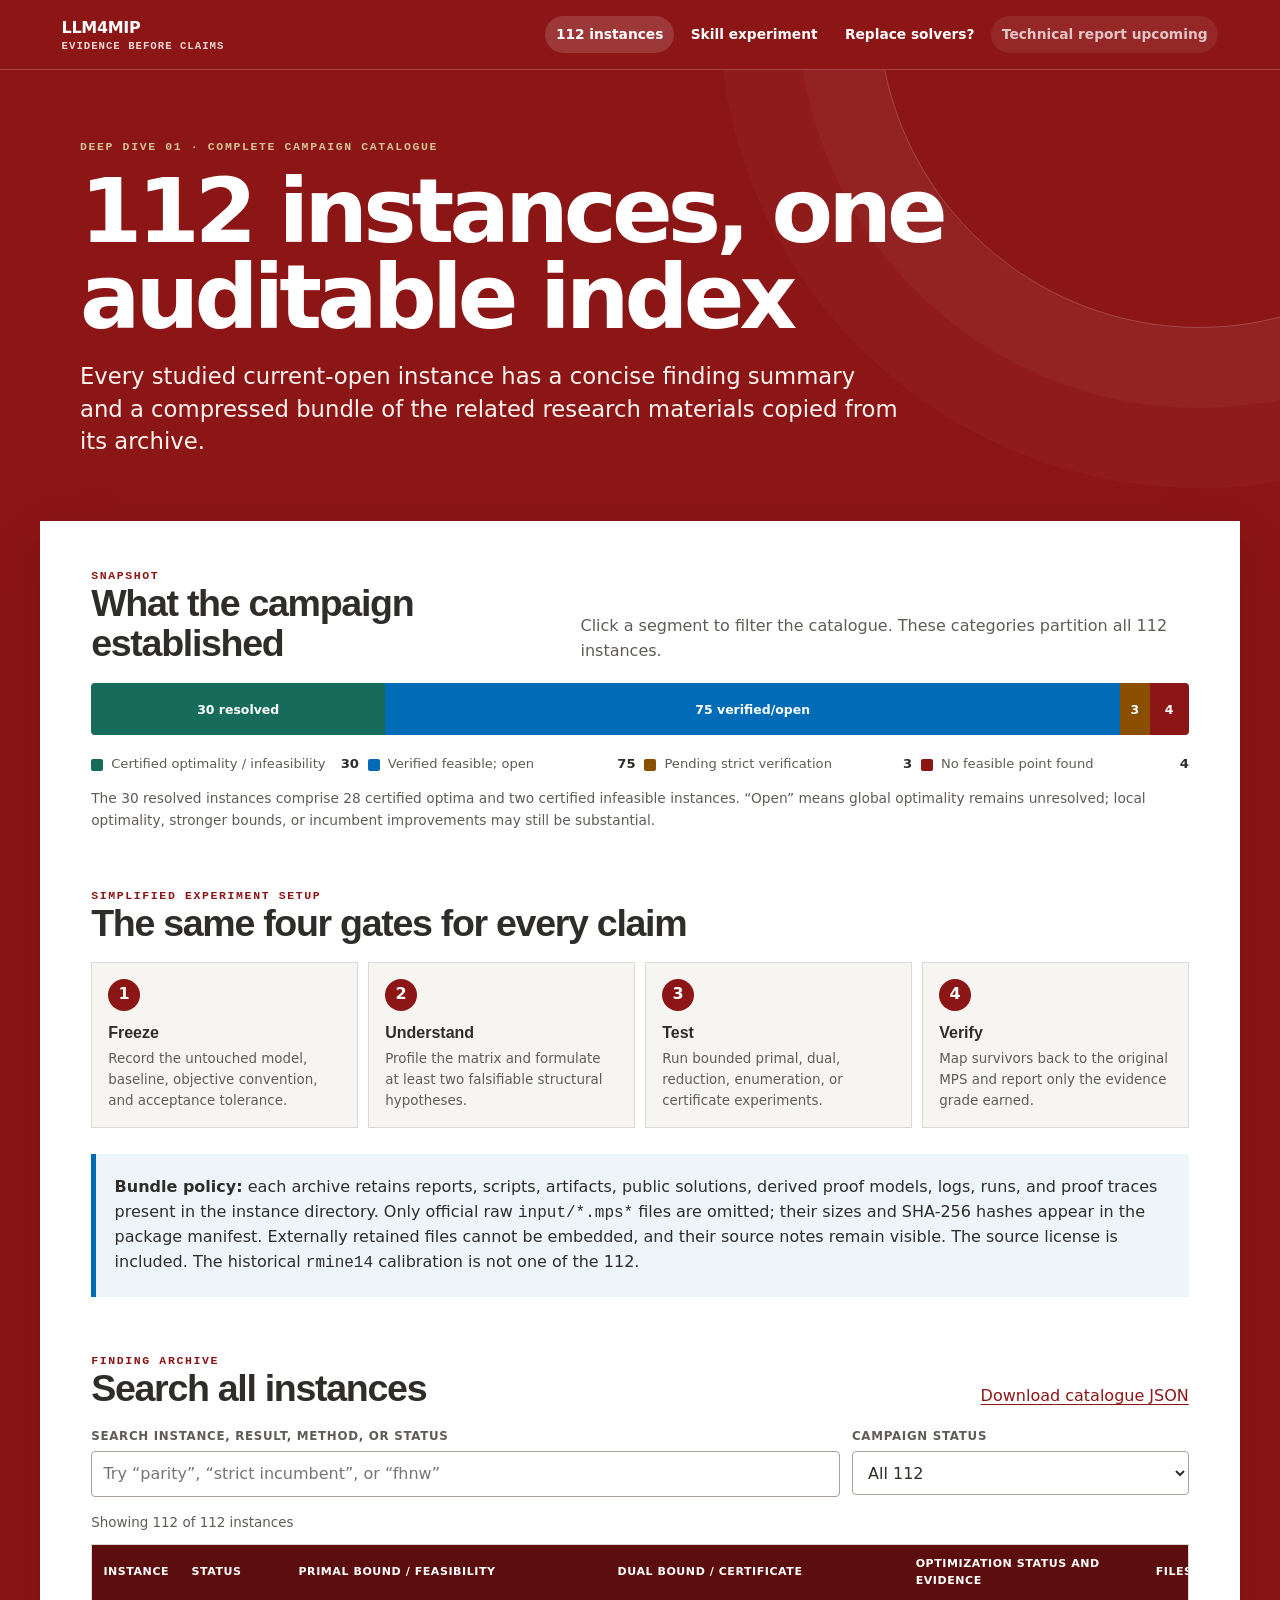
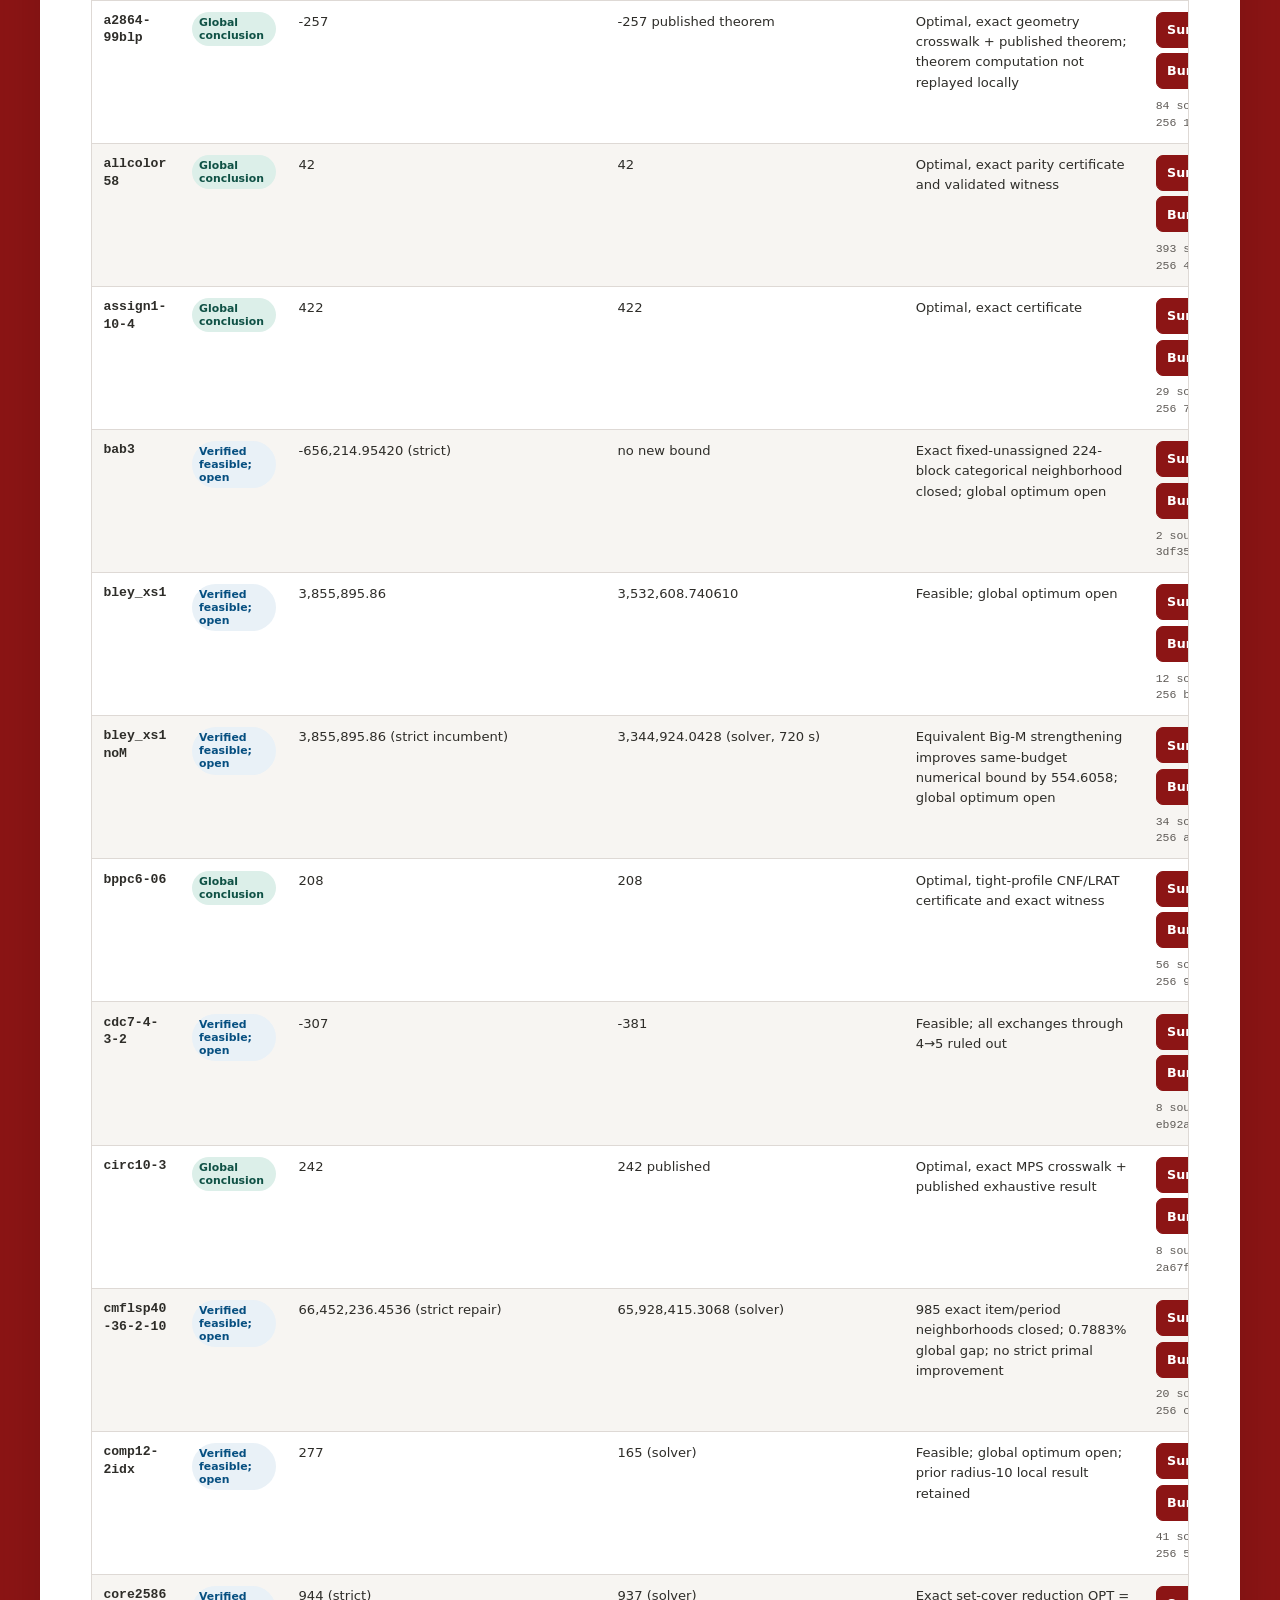
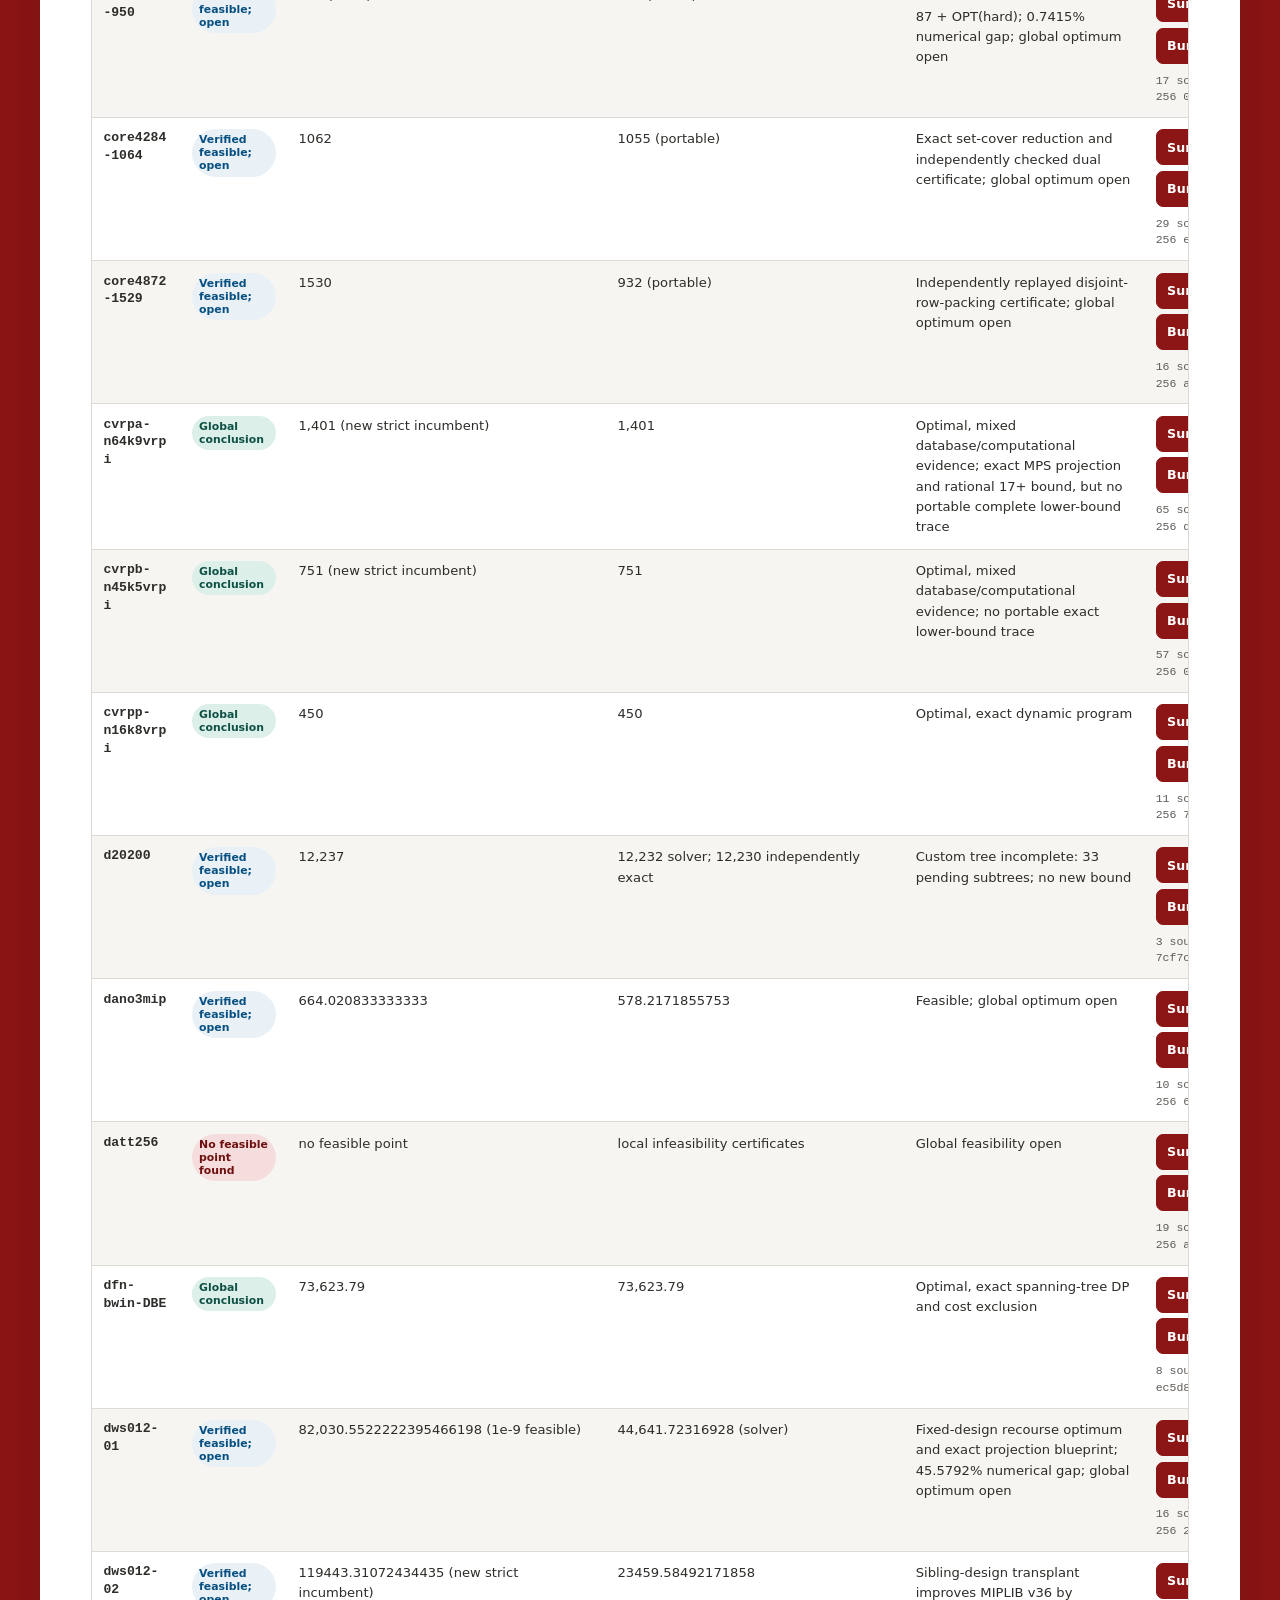
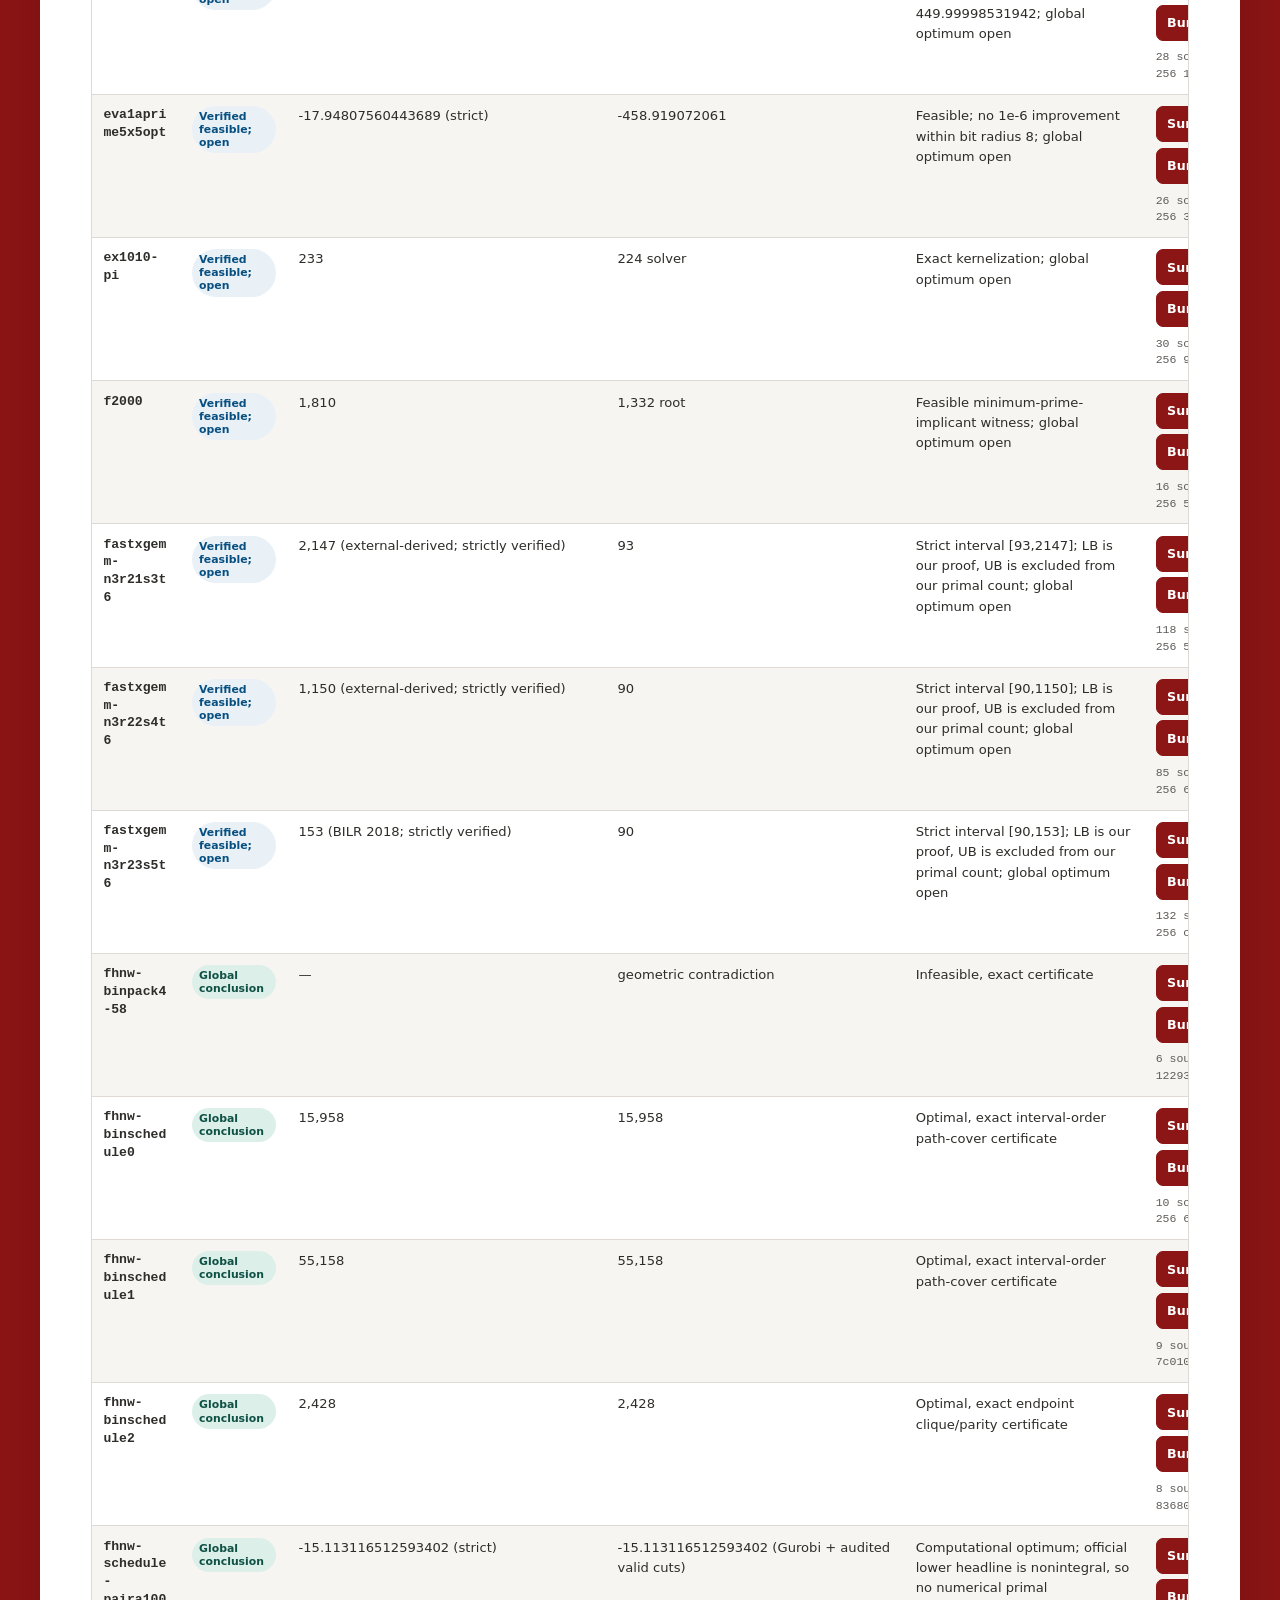
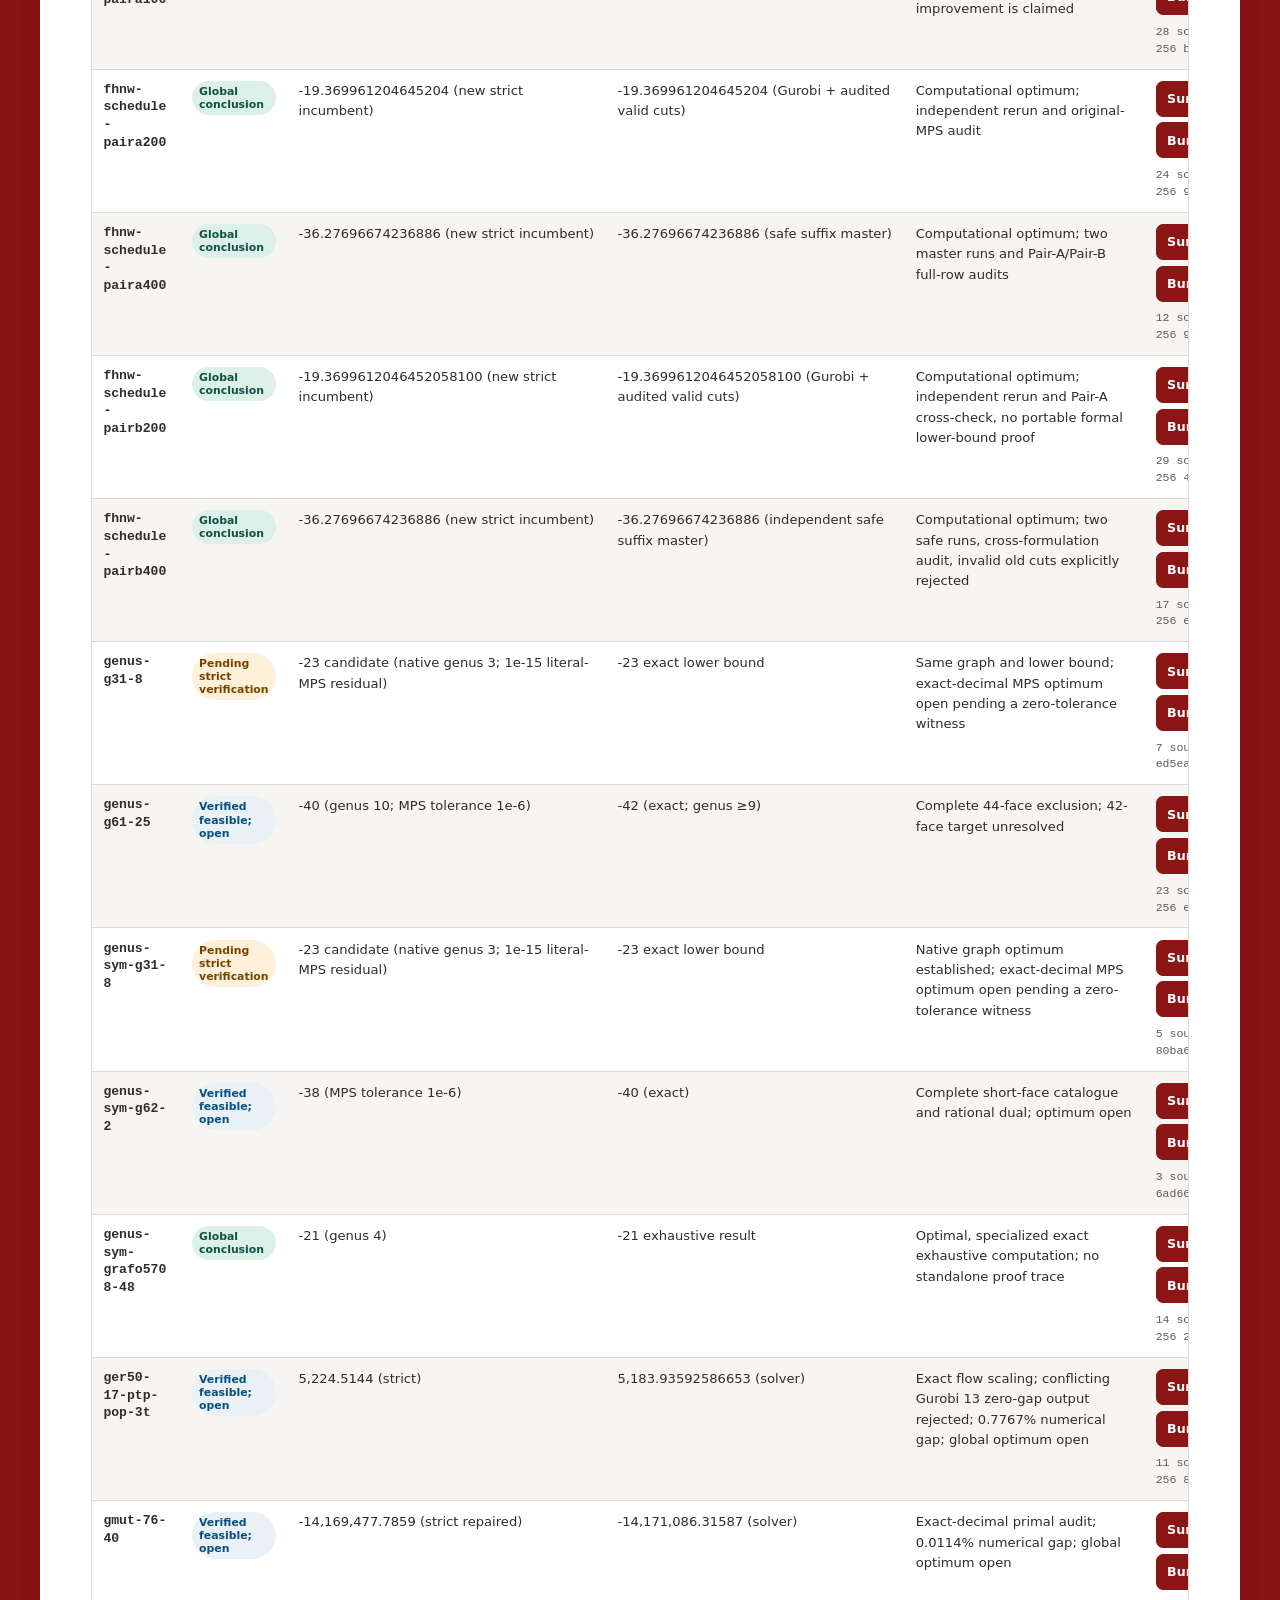
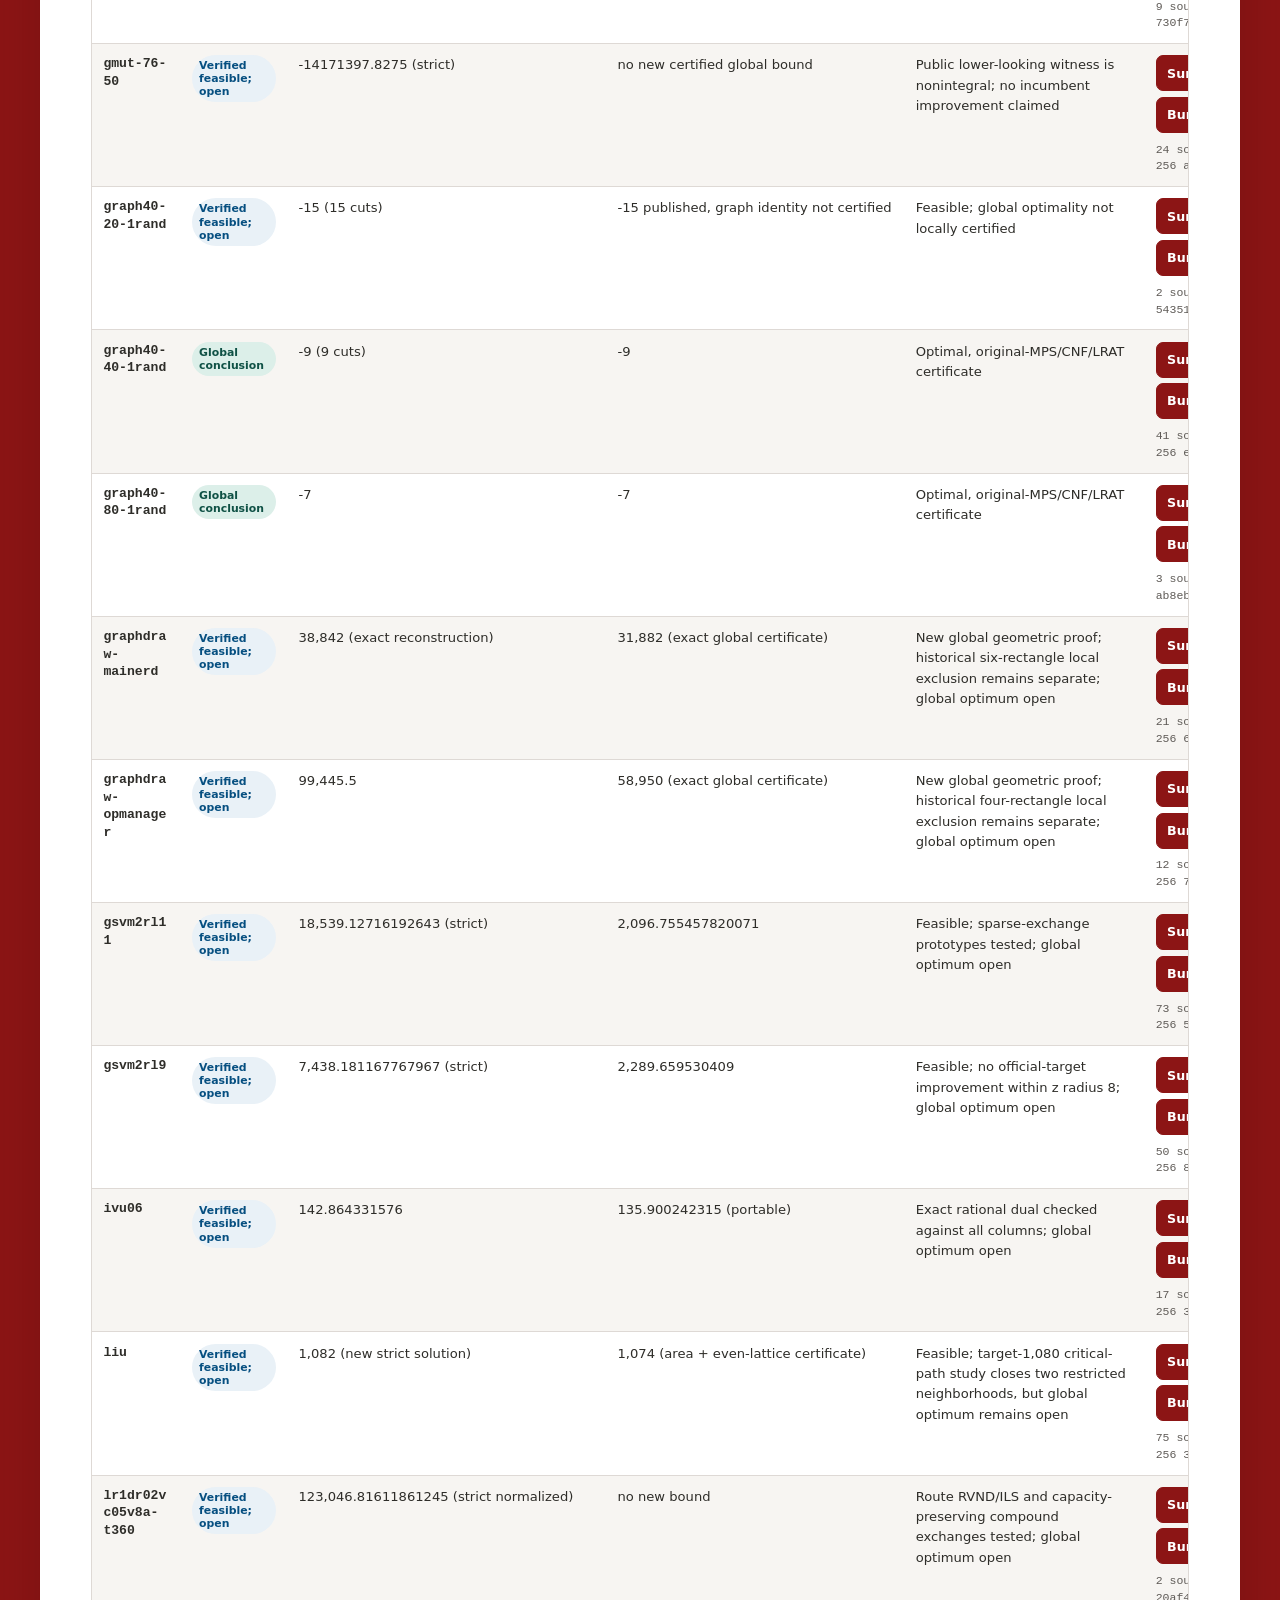
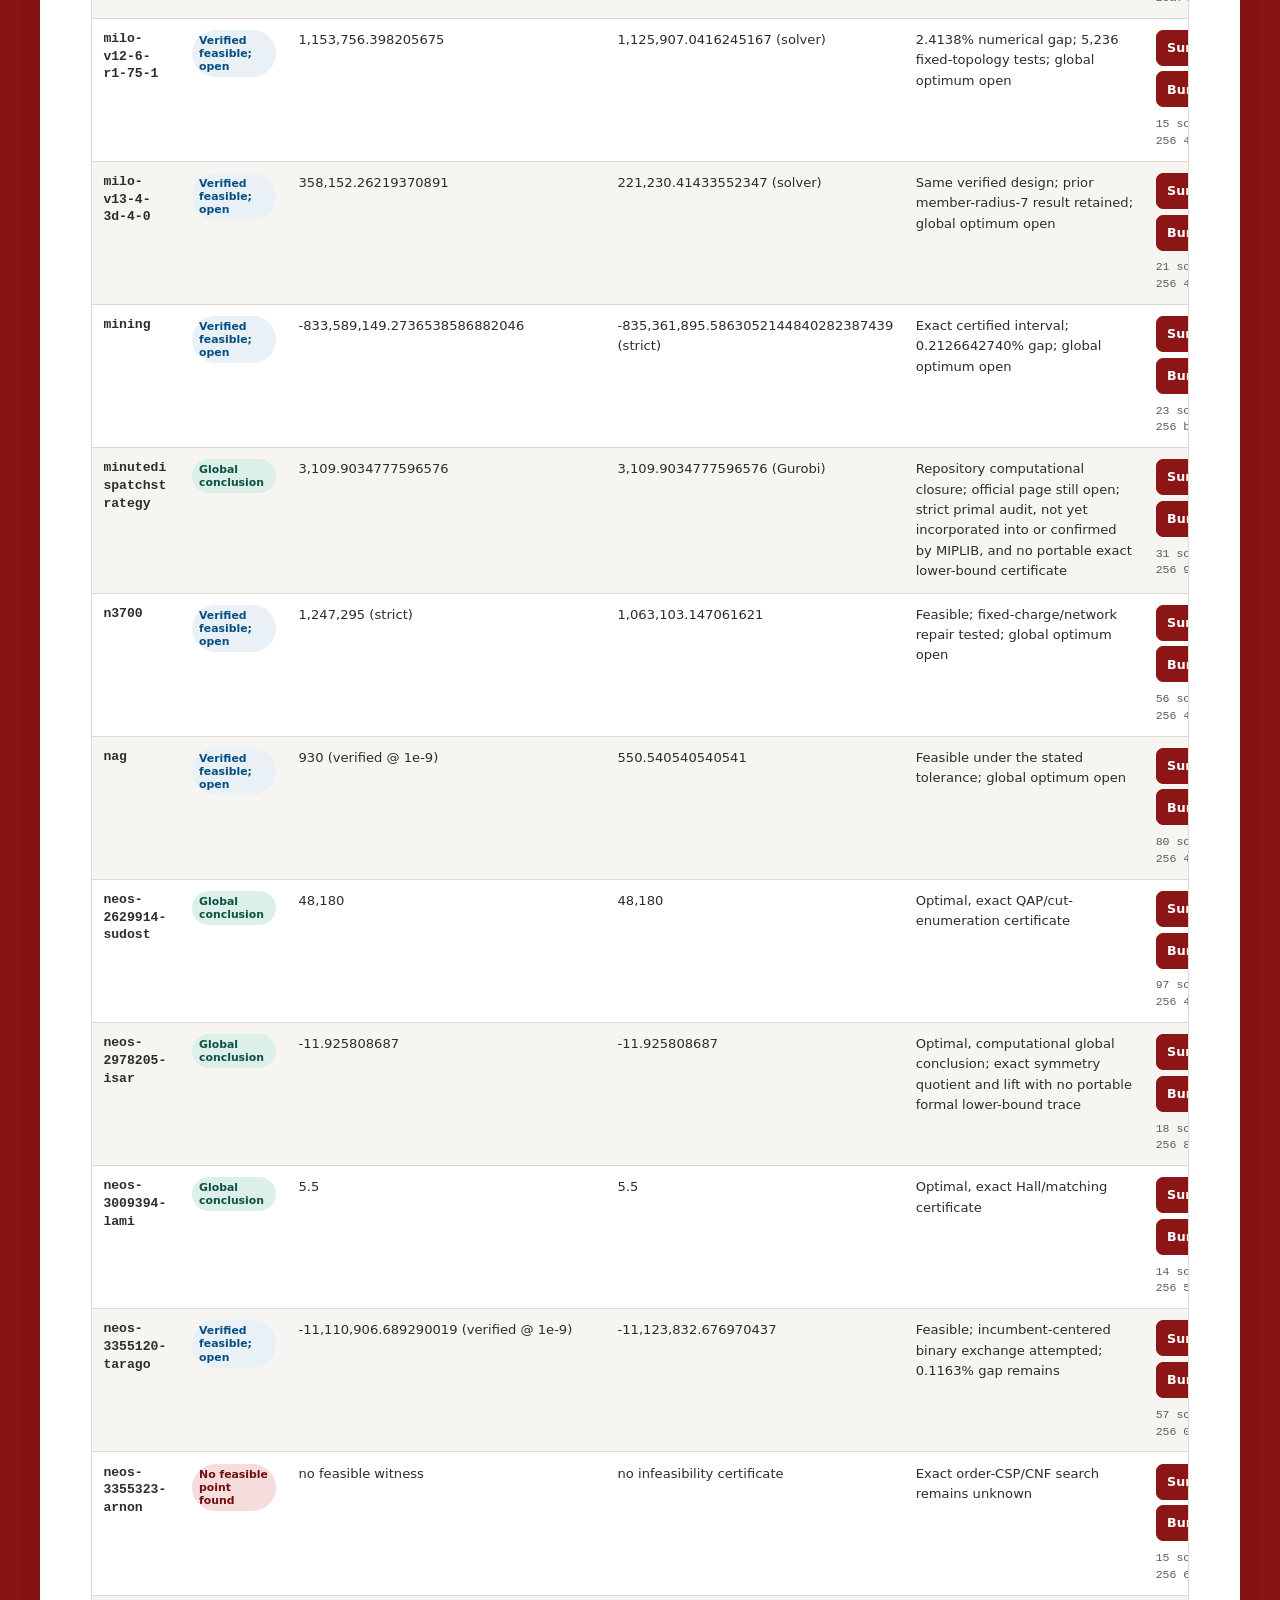
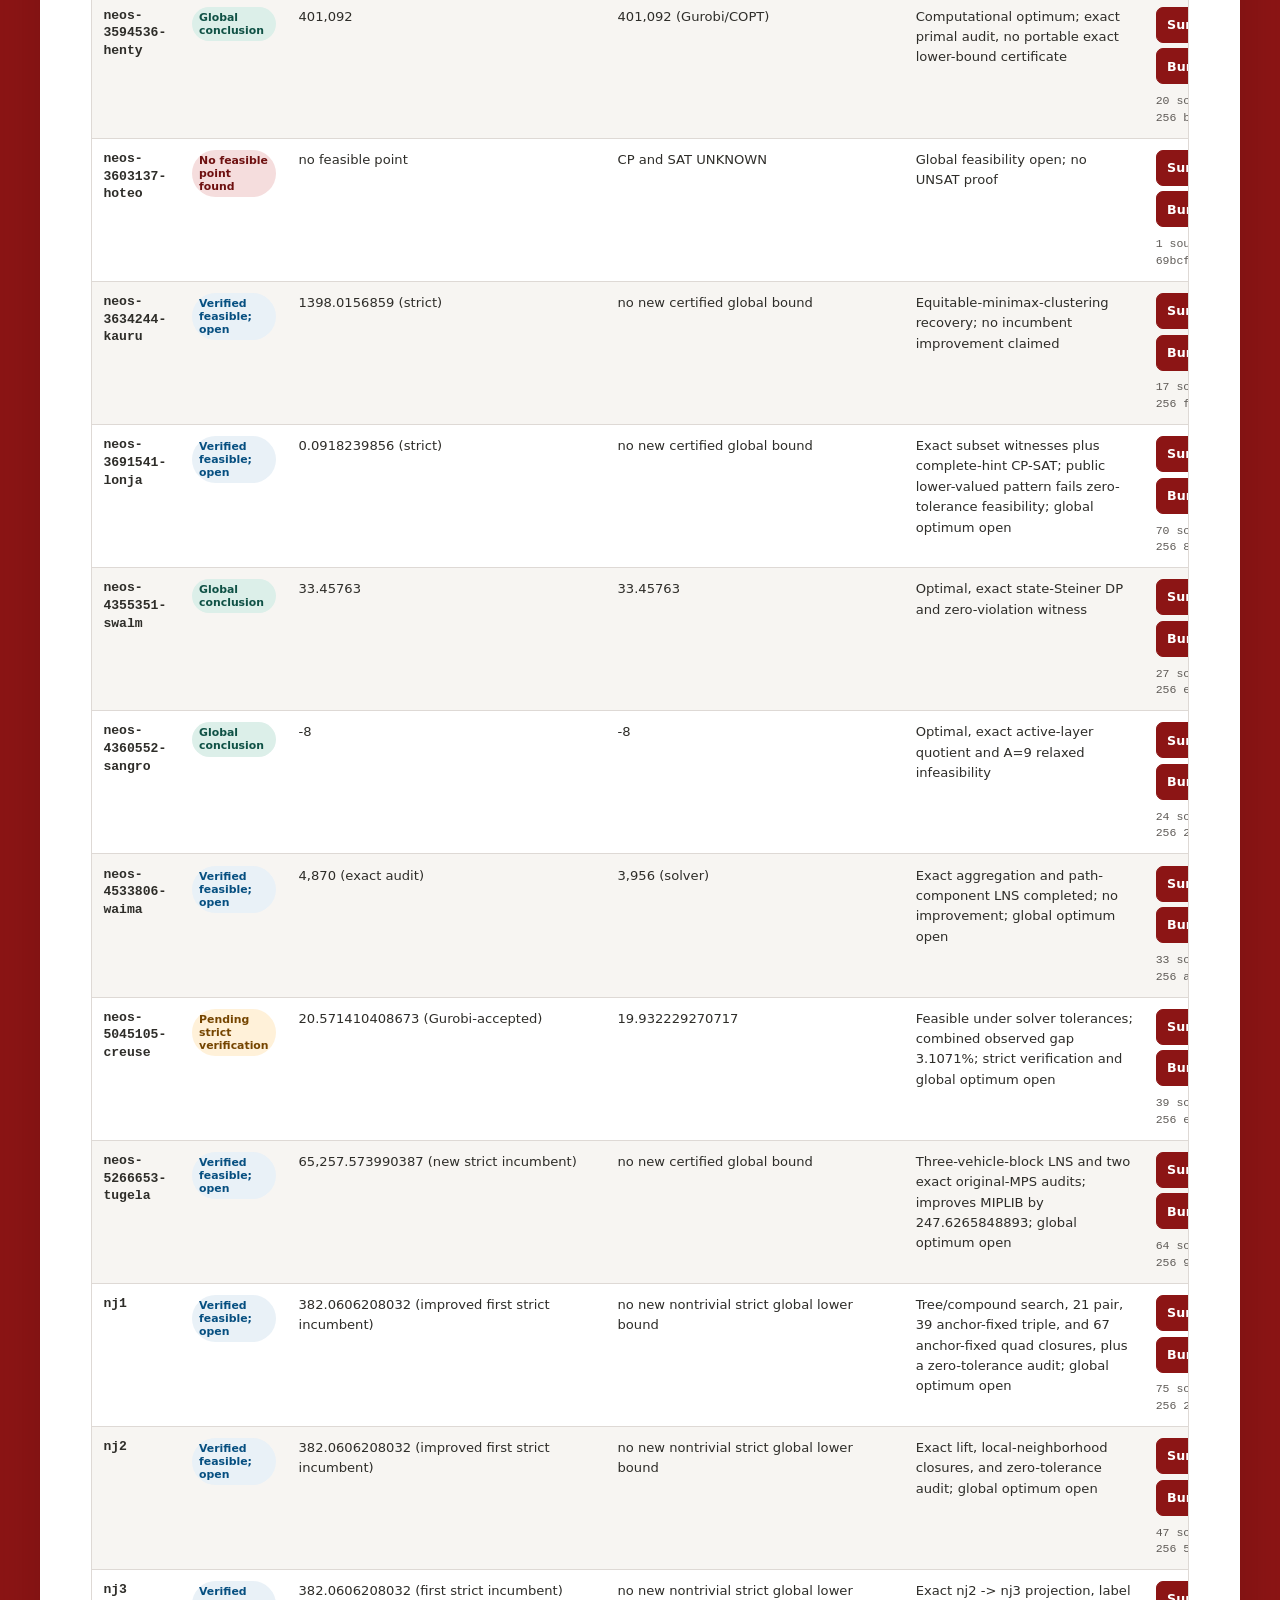
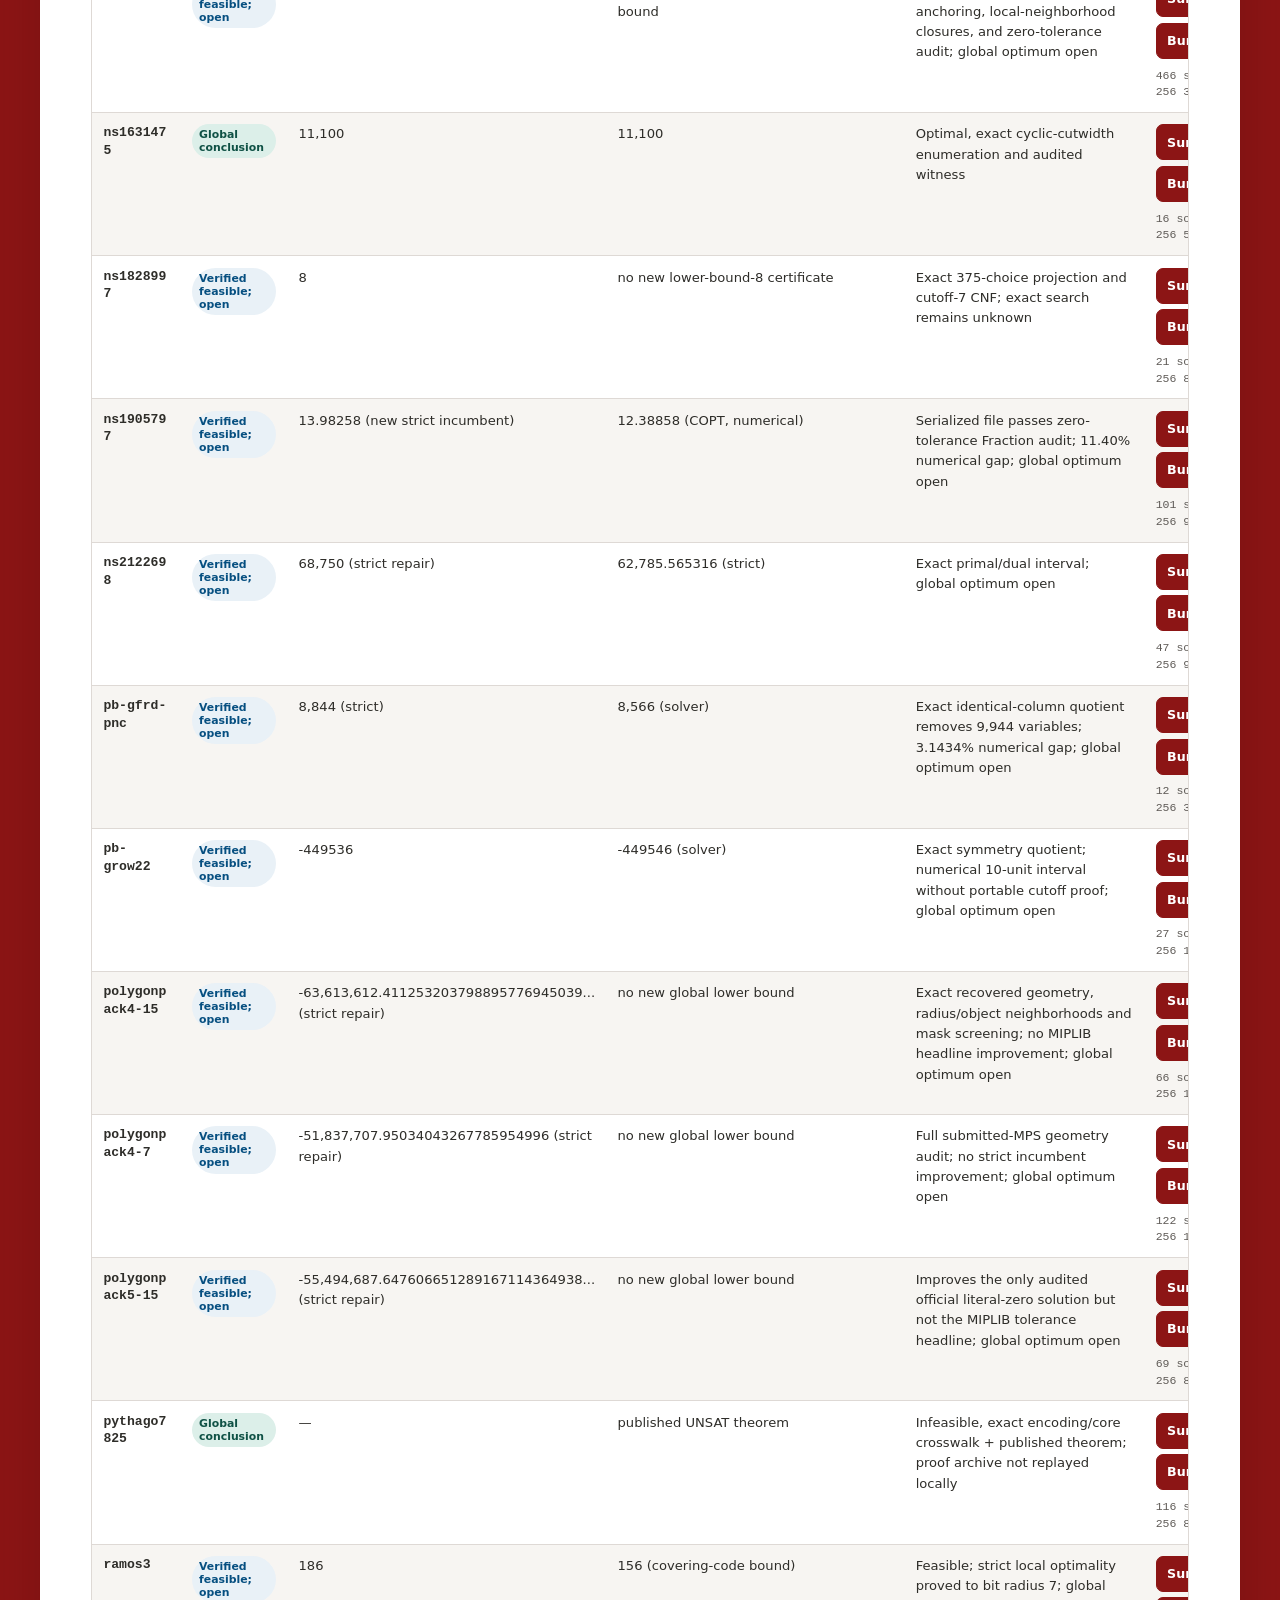
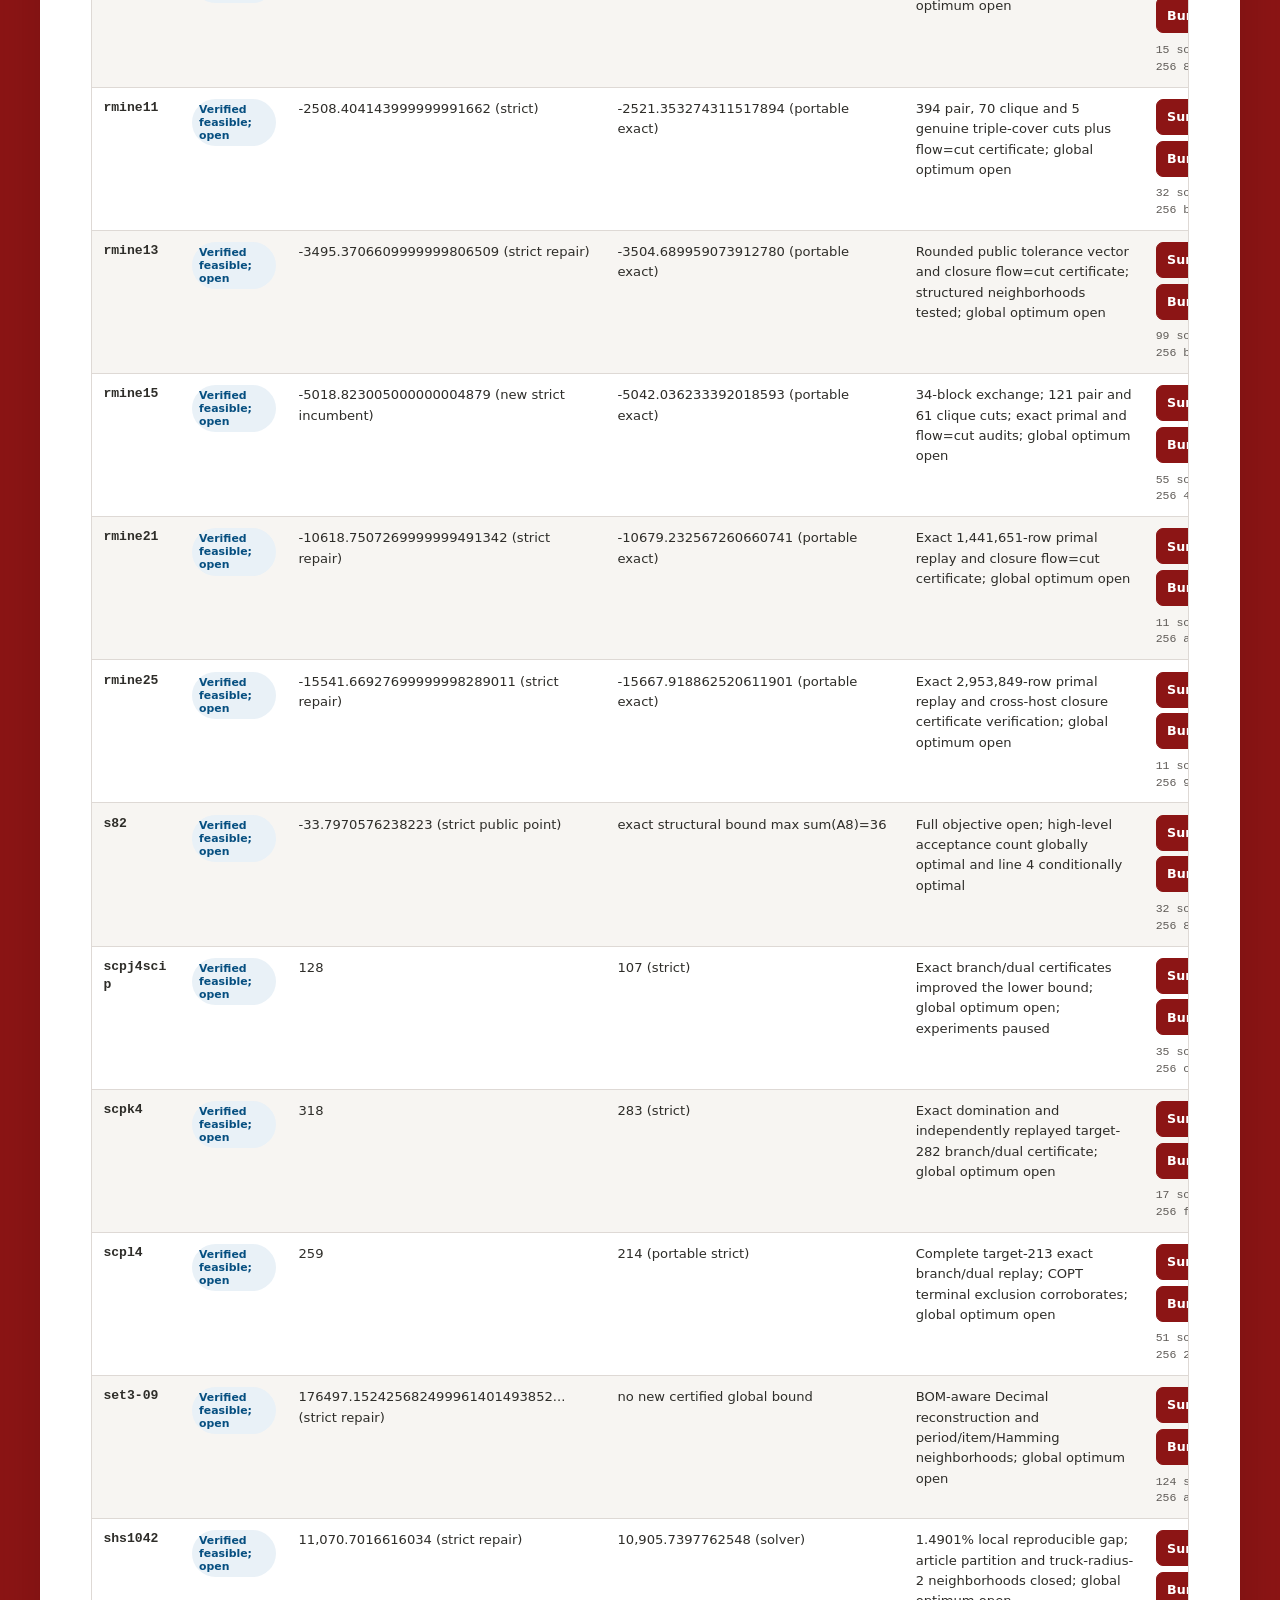
==== instances/index.html @ 1a4bc5bc "Update" ====
<!doctype html>
<html lang="en">
<head>
  <meta charset="utf-8">
  <!-- Google tag (gtag.js) -->
  <script async src="https://www.googletagmanager.com/gtag/js?id=G-JNJSLE077H"></script>
  <script>
    window.dataLayer = window.dataLayer || [];
    function gtag(){dataLayer.push(arguments);}
    gtag('js', new Date());
    gtag('config', 'G-JNJSLE077H');
  </script>
  <meta name="viewport" content="width=device-width, initial-scale=1">
  <meta name="description" content="Searchable findings and downloadable research bundles for 112 studied open MIPLIB instances.">
  <title>112 Instance Findings | LLM4MIP</title>
  <link rel="stylesheet" href="../assets/site.css">
</head>
<body>
  <a class="skip-link" href="#main">Skip to main content</a>
  <header class="site-header">
    <nav class="nav-wrap" aria-label="Primary navigation">
      <a class="brand" href="../">LLM4MIP <small>Evidence before claims</small></a>
      <div class="nav-links">
        <a href="./" aria-current="page">112 instances</a>
        <a href="../skill/">Skill experiment</a>
        <a href="../solver-replacement/">Replace solvers?</a>
        <!-- Temporarily hidden: <a href="../technical-report.pdf">Report</a> -->
        <button class="nav-placeholder" type="button" disabled aria-label="Technical report upcoming">Technical report upcoming</button>
      </div>
    </nav>
    <div class="hero">
      <div class="hero-inner">
        <p class="eyebrow">Deep dive 01 · complete campaign catalogue</p>
        <h1>112 instances, one auditable index</h1>
        <p class="dek">Every studied current-open instance has a concise finding summary and a compressed bundle of the related research materials copied from its archive.</p>
      </div>
    </div>
  </header>

  <main id="main" class="page-shell" tabindex="-1">
    <div class="content">
      <section class="section" aria-labelledby="snapshot-heading">
        <div class="section-head">
          <div>
            <p class="eyebrow" style="color:#8c1515">Snapshot</p>
            <h2 id="snapshot-heading">What the campaign established</h2>
          </div>
          <p>Click a segment to filter the catalogue. These categories partition all 112 instances.</p>
        </div>
        <div class="status-strip" role="group" aria-label="Filter by campaign status">
          <button type="button" data-status-filter="concluded" style="width:26.7857%;background:#176b5b" aria-label="Show 30 instances with certified optimality or infeasibility" aria-pressed="false">30 resolved</button>
          <button type="button" data-status-filter="verified-open" style="width:66.9643%;background:#006cb8" aria-label="Show 75 verified feasible open instances" aria-pressed="false">75 verified/open</button>
          <button type="button" data-status-filter="pending" style="width:2.6786%;background:#8A4F00" aria-label="Show 3 pending strict verification" aria-pressed="false">3</button>
          <button type="button" data-status-filter="no-feasible" style="width:3.5714%;background:#8c1515" aria-label="Show 4 instances with no feasible point found" aria-pressed="false">4</button>
        </div>
        <div class="legend">
          <div class="legend-item"><span class="swatch" style="background:#176b5b"></span><span>Certified optimality / infeasibility</span><strong>30</strong></div>
          <div class="legend-item"><span class="swatch" style="background:#006cb8"></span><span>Verified feasible; open</span><strong>75</strong></div>
          <div class="legend-item"><span class="swatch" style="background:#8A4F00"></span><span>Pending strict verification</span><strong>3</strong></div>
          <div class="legend-item"><span class="swatch" style="background:#8c1515"></span><span>No feasible point found</span><strong>4</strong></div>
        </div>
        <p class="note">The 30 resolved instances comprise 28 certified optima and two certified infeasible instances. “Open” means global optimality remains unresolved; local optimality, stronger bounds, or incumbent improvements may still be substantial.</p>
      </section>

      <section class="section" aria-labelledby="setup-heading">
        <div class="section-head">
          <div>
            <p class="eyebrow" style="color:#8c1515">Simplified experiment setup</p>
            <h2 id="setup-heading">The same four gates for every claim</h2>
          </div>
        </div>
        <div class="workflow">
          <article><h3>Freeze</h3><p>Record the untouched model, baseline, objective convention, and acceptance tolerance.</p></article>
          <article><h3>Understand</h3><p>Profile the matrix and formulate at least two falsifiable structural hypotheses.</p></article>
          <article><h3>Test</h3><p>Run bounded primal, dual, reduction, enumeration, or certificate experiments.</p></article>
          <article><h3>Verify</h3><p>Map survivors back to the original MPS and report only the evidence grade earned.</p></article>
        </div>
        <div class="callout blue">
          <p><strong>Bundle policy:</strong> each archive retains reports, scripts, artifacts, public solutions, derived proof models, logs, runs, and proof traces present in the instance directory. Only official raw <span class="mono">input/*.mps*</span> files are omitted; their sizes and SHA-256 hashes appear in the package manifest. Externally retained files cannot be embedded, and their source notes remain visible. The source license is included. The historical <span class="mono">rmine14</span> calibration is not one of the 112.</p>
        </div>
      </section>

      <section id="catalogue" class="section" aria-labelledby="catalogue-heading">
        <div class="section-head">
          <div>
            <p class="eyebrow" style="color:#8c1515">Finding archive</p>
            <h2 id="catalogue-heading">Search all instances</h2>
          </div>
          <a href="instances.json">Download catalogue JSON</a>
        </div>
        <div class="controls">
          <div class="field">
            <label for="instance-search">Search instance, result, method, or status</label>
            <input id="instance-search" type="search" placeholder="Try “parity”, “strict incumbent”, or “fhnw”" autocomplete="off">
          </div>
          <div class="field">
            <label for="instance-filter">Campaign status</label>
            <select id="instance-filter">
              <option value="all">All 112</option>
              <option value="concluded">Certified optimality / infeasibility (30)</option>
              <option value="verified-open">Verified feasible; open (75)</option>
              <option value="pending">Pending strict verification (3)</option>
              <option value="no-feasible">No feasible point found (4)</option>
            </select>
          </div>
        </div>
        <p id="instance-count" class="result-count" aria-live="polite"></p>
        <p class="scroll-hint">Swipe sideways to see every column.</p>
        <div class="table-wrap" tabindex="0" role="region" aria-label="Scrollable instance results table">
          <table class="results-table">
            <thead><tr><th>Instance</th><th>Status</th><th>Primal bound / feasibility</th><th>Dual bound / certificate</th><th>Optimization status and evidence</th><th>Files</th></tr></thead>
            <tbody id="instance-body"></tbody>
          </table>
        </div>
        <noscript><p class="noscript">The searchable table requires JavaScript. Download <a href="instances.json">the full JSON catalogue</a>, which contains every summary and archive path.</p></noscript>
      </section>

      <section class="section" aria-labelledby="scope-heading">
        <h2 id="scope-heading">Evidence boundary</h2>
        <p>These pages describe the repository snapshot, not the live MIPLIB leaderboard. The source base is commit <span class="mono">89a8abd</span> plus the disclosed 18 September reconciliation reviews. Some exact traces are retained externally by hash, some resolved-instance results depend on published theorems, and five retain floating-point or commercial-solver dependence. Each summary leads with the reconciled current status even when older logs are preserved in its bundle.</p>
      </section>
    </div>
  </main>

  <footer class="footer"><div class="footer-inner"><span>LLM4MIP · 112-instance catalogue</span><span><a href="../">Overview</a><!-- Temporarily hidden: · <a href="../technical-report.pdf">Technical report</a> --> · <button class="footer-placeholder" type="button" disabled aria-label="Technical report upcoming">Technical report upcoming</button></span></div></footer>
  <script src="data.js"></script>
  <script src="instances.js"></script>
</body>
</html>
---- assets/site.css ----
:root {
  --cardinal: #8C1515;
  --cardinal-dark: #5c0d0d;
  --cardinal-bright: #b1040e;
  --ink: #2e2d29;
  --muted: #5f5b57;
  --paper: #ffffff;
  --wash: #f7f5f2;
  --soft-red: #f8ecec;
  --line: #ded9d5;
  --sand: #d2c295;
  --green: #176b5b;
  --blue: #006cb8;
  --purple: #620059;
  --gold: #8A4F00;
  --shadow: 0 18px 50px rgba(55, 7, 7, 0.2);
}

* { box-sizing: border-box; }
html { max-width: 100%; scroll-behavior: smooth; -webkit-text-size-adjust: 100%; text-size-adjust: 100%; }
body {
  min-width: 0;
  margin: 0;
  color: var(--ink);
  background: var(--cardinal);
  font-family: Inter, ui-sans-serif, system-ui, -apple-system, BlinkMacSystemFont, "Segoe UI", sans-serif;
  line-height: 1.55;
}
img, svg, video, canvas { max-width: 100%; height: auto; }
a { color: var(--cardinal); text-underline-offset: 0.18em; }
a:hover { color: var(--cardinal-dark); }
a, button, input, select { touch-action: manipulation; }
a:focus-visible, button:focus-visible, input:focus-visible, select:focus-visible, summary:focus-visible {
  outline: 3px solid var(--blue);
  outline-offset: 3px;
}
.skip-link { position: absolute; left: -9999px; top: 0; z-index: 20; padding: 0.7rem 1rem; background: #fff; color: #000; }
.skip-link:focus { left: 1rem; top: 1rem; }

.site-header { color: #fff; background: var(--cardinal); }
.nav-wrap { max-width: 1200px; margin: auto; padding: 1rem 1.35rem; display: flex; align-items: center; justify-content: space-between; gap: 1.2rem; }
.brand { color: #fff; text-decoration: none; font-weight: 800; letter-spacing: -0.02em; }
.brand small { display: block; color: #f0d6d2; font: 600 0.67rem/1.1 ui-monospace, SFMono-Regular, Menlo, monospace; letter-spacing: 0.09em; text-transform: uppercase; }
.nav-links { display: flex; flex-wrap: wrap; gap: 0.35rem; justify-content: flex-end; }
.nav-links a, .nav-placeholder { padding: 0.48rem 0.68rem; border-radius: 999px; color: #fff; font-size: 0.86rem; font-weight: 650; text-decoration: none; }
.nav-links a:hover, .nav-links a[aria-current="page"] { background: rgba(255,255,255,0.15); color: #fff; }
.nav-placeholder { border: 0; background: rgba(255,255,255,0.1); font-family: inherit; cursor: not-allowed; opacity: 0.75; }
.site-header a:focus-visible, .hero a:focus-visible, .footer a:focus-visible { outline-color: var(--sand); }

.hero { position: relative; overflow: hidden; padding: 4.4rem 1.35rem 4rem; border-top: 1px solid rgba(255,255,255,0.2); }
.hero::before { content: ""; position: absolute; width: 40rem; height: 40rem; right: -15rem; top: -24rem; border: 1px solid rgba(255,255,255,0.22); border-radius: 50%; box-shadow: 0 0 0 5rem rgba(255,255,255,0.035), 0 0 0 10rem rgba(255,255,255,0.025); }
.hero-inner { max-width: 1120px; margin: auto; position: relative; }
.eyebrow { margin: 0 0 0.9rem; color: var(--sand); font: 750 0.72rem/1.2 ui-monospace, SFMono-Regular, Menlo, monospace; letter-spacing: 0.14em; text-transform: uppercase; }
.author-line { max-width: 900px; margin: -0.2rem 0 1rem; color: #fff; font-size: clamp(0.92rem, 1.7vw, 1.08rem); font-weight: 650; line-height: 1.45; }
.author-line sup { font-size: 0.72em; line-height: 0; }
.author-note { display: block; margin-top: 0.2rem; color: #f0d6d2; font-size: 0.76rem; font-weight: 600; }
.hero h1 { max-width: 900px; margin: 0; font-size: clamp(2.7rem, 7vw, 5.8rem); line-height: 0.96; letter-spacing: -0.055em; }
.hero .dek { max-width: 820px; margin: 1.25rem 0 0; color: #fff4f2; font-size: clamp(1.08rem, 2vw, 1.42rem); line-height: 1.42; }
.hero-actions { display: flex; flex-wrap: wrap; gap: 0.65rem; margin-top: 1.55rem; }
.button { display: inline-flex; max-width: 100%; align-items: center; justify-content: center; min-height: 44px; padding: 0.65rem 0.92rem; border: 1px solid var(--cardinal); border-radius: 7px; background: var(--cardinal); color: #fff; font-weight: 750; text-align: center; text-decoration: none; cursor: pointer; }
.button:hover { background: var(--cardinal-dark); color: #fff; }
.button:disabled { cursor: not-allowed; opacity: 0.68; }
.button:disabled:hover { background: var(--cardinal); }
.button.light { border-color: #fff; background: #fff; color: var(--cardinal-dark); }
.button.ghost { border-color: rgba(255,255,255,0.6); background: transparent; color: #fff; }
.button.ghost:disabled:hover { background: transparent; }
.button.small { min-height: 36px; padding: 0.42rem 0.65rem; font-size: 0.79rem; }

.page-shell { max-width: 1200px; margin: 0 auto 3rem; background: var(--paper); box-shadow: var(--shadow); }
.content { padding: 3rem clamp(1.15rem, 4vw, 4rem) 4rem; }
.content.narrow { max-width: 980px; margin: auto; }
.motivation-summary { padding: clamp(1rem, 2.5vw, 1.4rem); border-left: 5px solid var(--cardinal); background: var(--soft-red); }
.motivation-summary p { max-width: 980px; margin: 0; color: #493c39; font-size: clamp(1rem, 1.7vw, 1.15rem); line-height: 1.62; }
.motivation-summary p + p { margin-top: 1rem; }
.main-conclusion { margin-top: 1rem; padding: clamp(1.15rem, 3vw, 1.75rem); border: 2px solid var(--cardinal); background: var(--cardinal); color: #fff; text-align: center; box-shadow: 0 10px 25px rgba(55, 7, 7, 0.16); }
.main-conclusion span { display: block; color: var(--sand); font: 750 0.72rem/1.2 ui-monospace, SFMono-Regular, Menlo, monospace; letter-spacing: 0.14em; text-transform: uppercase; }
.main-conclusion strong { display: block; max-width: 880px; margin: 0.45rem auto 0; font: 800 clamp(1.35rem, 3vw, 2rem)/1.2 Arial, Helvetica, sans-serif; letter-spacing: -0.02em; }
.section { margin-top: 3.6rem; }
.section:first-child { margin-top: 0; }
.section-head { display: flex; align-items: end; justify-content: space-between; gap: 1rem; margin-bottom: 1.15rem; }
.section-head h2, .section h2 { margin: 0; font-size: clamp(1.65rem, 3vw, 2.35rem); line-height: 1.08; letter-spacing: -0.035em; }
.section-head p { max-width: 650px; margin: 0; color: var(--muted); }
h2, h3 { font-family: Arial, Helvetica, sans-serif; }
h3 { line-height: 1.2; }
.lede { max-width: 880px; margin: 0; font-size: 1.16rem; color: #493c39; }
.note { color: var(--muted); font-size: 0.86rem; }
.mono { font-family: ui-monospace, SFMono-Regular, Menlo, Consolas, monospace; overflow-wrap: anywhere; word-break: break-word; }

.nav-wrap > *, .hero-inner, .content, .section, .section-head > *,
.metric-grid > *, .page-grid > *, .workflow > *, .download-grid > *,
.controls > *, .verdict > *, .division > *, .footer-inner > * { min-width: 0; }

.metric-grid { display: grid; grid-template-columns: repeat(4, minmax(0, 1fr)); gap: 0.75rem; margin-top: -1.65rem; position: relative; z-index: 2; padding: 0 2rem; }
.metric { min-height: 130px; padding: 1.2rem; border: 1px solid var(--line); border-top: 5px solid var(--cardinal); background: #fff; box-shadow: 0 9px 24px rgba(46,45,41,0.1); }
.metric strong { display: block; color: var(--cardinal-dark); font: 800 2.25rem/1 Arial, Helvetica, sans-serif; letter-spacing: -0.04em; }
.metric span { display: block; margin-top: 0.42rem; font-weight: 750; }
.metric small { display: block; margin-top: 0.3rem; color: var(--muted); font-size: 0.76rem; line-height: 1.35; }

.panel { border: 1px solid var(--line); background: var(--wash); padding: clamp(1rem, 3vw, 1.7rem); }
.tabs { display: flex; flex-wrap: wrap; gap: 0.45rem; margin-bottom: 1.35rem; }
.tabs button { min-height: 40px; padding: 0.5rem 0.75rem; border: 1px solid var(--line); border-radius: 999px; background: #fff; color: var(--ink); font: inherit; font-size: 0.84rem; font-weight: 750; cursor: pointer; }
.tabs button[aria-pressed="true"] { border-color: var(--cardinal); background: var(--cardinal); color: #fff; }
.chart-title { margin: 0; font-size: 1.18rem; }
.chart-note { max-width: 760px; min-height: 2.8em; margin: 0.35rem 0 1.3rem; color: var(--muted); font-size: 0.88rem; }
.stack { display: flex; width: 100%; min-height: 58px; border-radius: 5px; overflow: hidden; background: #e5e1df; }
.stack-segment { min-width: 4px; display: grid; place-items: center; padding: 0.35rem; color: #fff; font-weight: 850; font-size: 0.88rem; text-align: center; }
.legend { display: grid; grid-template-columns: repeat(auto-fit, minmax(175px, 1fr)); gap: 0.55rem; margin-top: 1rem; }
.legend-item { display: grid; grid-template-columns: 12px minmax(0, 1fr) auto; align-items: center; gap: 0.5rem; color: var(--muted); font-size: 0.82rem; }
.swatch { width: 12px; height: 12px; border-radius: 2px; }
.legend-item strong { color: var(--ink); }
.bar-list { display: grid; gap: 0.75rem; }
.bar-row { display: grid; grid-template-columns: minmax(150px, 1.15fr) minmax(170px, 3fr) 45px; gap: 0.75rem; align-items: center; }
.bar-label { font-size: 0.85rem; font-weight: 700; }
.bar-track { height: 24px; background: #e4dfdc; border-radius: 3px; overflow: hidden; }
.bar-fill { height: 100%; background: var(--cardinal); }
.bar-value { font-weight: 800; text-align: right; }
.data-list { margin-top: 1.35rem; width: 100%; border-collapse: collapse; font-size: 0.86rem; }
.data-list th, .data-list td { padding: 0.65rem 0.72rem; border-top: 1px solid var(--line); text-align: left; vertical-align: top; }
.data-list th { color: var(--muted); font-size: 0.72rem; letter-spacing: 0.06em; text-transform: uppercase; }

.page-grid { display: grid; grid-template-columns: repeat(3, minmax(0, 1fr)); gap: 0.8rem; }
.page-card { display: flex; min-height: 265px; flex-direction: column; padding: 1.35rem; border: 1px solid var(--line); border-top: 6px solid var(--cardinal); background: #fff; }
.page-card:nth-child(2) { border-top-color: var(--green); }
.page-card:nth-child(3) { border-top-color: var(--blue); }
.page-card .number { color: var(--cardinal); font: 750 0.72rem/1 ui-monospace, SFMono-Regular, Menlo, monospace; letter-spacing: 0.1em; text-transform: uppercase; }
.page-card h3 { margin: 0.75rem 0 0.5rem; font-size: 1.35rem; }
.page-card p { margin: 0 0 1rem; color: var(--muted); font-size: 0.91rem; }
.page-card a { margin-top: auto; font-weight: 800; }

.callout { margin: 1.6rem 0; padding: 1rem 1.15rem; border-left: 5px solid var(--cardinal); background: var(--soft-red); }
.callout.green { border-left-color: var(--green); background: #edf6f3; }
.callout.blue { border-left-color: var(--blue); background: #edf5fa; }
.callout p { margin: 0.3rem 0; }
.workflow { display: grid; grid-template-columns: repeat(4, minmax(0, 1fr)); gap: 0.65rem; counter-reset: workflow; }
.workflow article { padding: 1rem; border: 1px solid var(--line); background: var(--wash); }
.workflow article::before { counter-increment: workflow; content: counter(workflow); display: grid; width: 2rem; height: 2rem; place-items: center; border-radius: 50%; background: var(--cardinal); color: #fff; font-weight: 850; }
.workflow h3 { margin: 0.8rem 0 0.4rem; font-size: 1rem; }
.workflow p { margin: 0; color: var(--muted); font-size: 0.84rem; }

.controls { display: grid; grid-template-columns: minmax(220px, 1fr) minmax(180px, 0.45fr); gap: 0.75rem; margin: 1rem 0; }
.field label { display: block; margin-bottom: 0.35rem; color: var(--muted); font-size: 0.74rem; font-weight: 800; letter-spacing: 0.06em; text-transform: uppercase; }
.field input, .field select { width: 100%; min-height: 44px; border: 1px solid #aaa19c; border-radius: 4px; padding: 0.6rem 0.7rem; background: #fff; color: var(--ink); font: inherit; }
.result-count { margin: 0.6rem 0; color: var(--muted); font-size: 0.84rem; }
.table-wrap { width: 100%; max-width: 100%; overflow-x: auto; overscroll-behavior-x: contain; border: 1px solid var(--line); -webkit-overflow-scrolling: touch; }
.table-wrap:focus-visible { outline: 3px solid var(--blue); outline-offset: 3px; }
.results-table { width: 100%; min-width: 900px; border-collapse: collapse; font-size: 0.82rem; }
.results-table th { position: sticky; top: 0; z-index: 1; padding: 0.65rem 0.7rem; background: var(--cardinal-dark); color: #fff; text-align: left; font-size: 0.69rem; letter-spacing: 0.05em; text-transform: uppercase; }
.results-table td { padding: 0.7rem; border-top: 1px solid var(--line); vertical-align: top; }
.results-table tbody tr:nth-child(even) { background: var(--wash); }
.results-table tbody tr:hover { background: var(--soft-red); }
.results-table .instance-name { font: 750 0.82rem/1.35 ui-monospace, SFMono-Regular, Menlo, monospace; overflow-wrap: anywhere; }
.results-table .finding { min-width: 240px; }
.result-links { display: flex; flex-wrap: wrap; gap: 0.35rem; min-width: 170px; }
.result-links a { white-space: nowrap; }
.scroll-hint { display: none; }
.badge { display: inline-block; padding: 0.25rem 0.47rem; border-radius: 999px; background: #eee; color: #332f2d; font-size: 0.68rem; font-weight: 800; line-height: 1.2; }
.badge.concluded { background: #dcefe9; color: #0f5145; }
.badge.verified-open { background: #e9f1f7; color: #064f80; }
.badge.pending { background: #fff1d9; color: #754500; }
.badge.no-feasible { background: #f5dddd; color: #6e1010; }
.status-strip { display: flex; min-height: 52px; margin: 1.2rem 0; border-radius: 4px; overflow: hidden; }
.status-strip div, .status-strip button { display: grid; place-items: center; min-width: 4px; border: 0; color: #fff; font: inherit; font-weight: 850; font-size: 0.78rem; text-align: center; padding: 0.3rem; cursor: pointer; }
.status-strip button:hover { filter: brightness(1.12); }
.status-strip button:focus-visible { outline: 3px solid #fff; outline-offset: -4px; }

.download-grid { display: grid; grid-template-columns: repeat(2, minmax(0, 1fr)); gap: 0.8rem; }
.download-grid > :only-child { grid-column: 1 / -1; }
.download-card { padding: 1.2rem; border: 1px solid var(--line); background: var(--wash); }
.download-card h3 { margin: 0 0 0.45rem; }
.download-card p { color: var(--muted); font-size: 0.88rem; }
.download-meta { display: block; margin-top: 0.55rem; color: var(--muted); font: 0.72rem/1.45 ui-monospace, SFMono-Regular, Menlo, monospace; overflow-wrap: anywhere; }
.bibtex-block { max-width: 100%; margin: 0; padding: 1.1rem 1.2rem; overflow-x: auto; border: 1px solid #4c4845; border-left: 5px solid var(--cardinal); background: var(--ink); color: #fff; font: 0.82rem/1.55 ui-monospace, SFMono-Regular, Menlo, Consolas, monospace; white-space: pre-wrap; overflow-wrap: anywhere; tab-size: 2; -webkit-overflow-scrolling: touch; }
.bibtex-block code { font: inherit; }
.verdict { display: grid; grid-template-columns: minmax(0, 0.45fr) minmax(0, 1fr); gap: 1.3rem; align-items: stretch; }
.verdict-word { display: grid; place-items: center; min-height: 190px; background: var(--cardinal); color: #fff; font: 900 clamp(4rem, 12vw, 8rem)/1 Arial, Helvetica, sans-serif; letter-spacing: -0.07em; }
.verdict-copy { padding: 1.25rem; border: 1px solid var(--line); background: var(--wash); }
.verdict-copy h2 { margin-top: 0; }
.division { display: grid; grid-template-columns: repeat(3, minmax(0, 1fr)); gap: 0.7rem; }
.division article { position: relative; padding: 1.05rem; border: 1px solid var(--line); }
.division article:not(:last-child)::after { content: "→"; position: absolute; right: -0.63rem; top: 43%; z-index: 2; display: grid; width: 1.2rem; height: 1.2rem; place-items: center; border-radius: 50%; background: #fff; color: var(--cardinal); font-weight: 900; }
.division h3 { margin: 0.2rem 0 0.5rem; }
.division p { margin: 0; color: var(--muted); font-size: 0.86rem; }
details { border: 1px solid var(--line); background: var(--wash); }
details + details { margin-top: 0.5rem; }
summary { padding: 0.8rem 1rem; cursor: pointer; font-weight: 800; }
details > div { padding: 0 1rem 1rem; color: var(--muted); }

.footer { padding: 2.2rem 1.35rem; background: var(--cardinal-dark); color: #efd9d6; }
.footer-inner { max-width: 1120px; margin: auto; display: flex; justify-content: space-between; gap: 1rem; font-size: 0.78rem; }
.footer a { color: #fff; }
.footer-placeholder { padding: 0; border: 0; background: transparent; color: #fff; font: inherit; text-decoration: underline; text-underline-offset: 0.18em; cursor: not-allowed; opacity: 0.7; }
.noscript { padding: 0.9rem; background: #fff1d9; border: 1px solid #d8a453; }

@media (max-width: 900px) {
  .metric-grid { grid-template-columns: repeat(2, minmax(0, 1fr)); }
  .page-grid, .workflow { grid-template-columns: repeat(2, minmax(0, 1fr)); }
  .division { grid-template-columns: 1fr; }
  .division article:not(:last-child)::after { content: "↓"; right: 50%; top: auto; bottom: -0.65rem; }
  .verdict { grid-template-columns: 1fr; }
  .verdict-word { min-height: 120px; }
}
@media (max-width: 680px) {
  .nav-wrap { align-items: flex-start; flex-direction: column; gap: 0.8rem; padding: 0.85rem max(1rem, env(safe-area-inset-right)) 0.95rem max(1rem, env(safe-area-inset-left)); }
  .brand { font-size: 1.05rem; }
  .nav-links { display: grid; width: 100%; grid-template-columns: repeat(2, minmax(0, 1fr)); gap: 0.4rem; justify-content: stretch; }
  .nav-links a, .nav-placeholder { display: flex; min-height: 44px; align-items: center; justify-content: center; padding: 0.5rem 0.4rem; border: 1px solid rgba(255,255,255,0.28); border-radius: 7px; line-height: 1.18; text-align: center; }
  .nav-links > :last-child:nth-child(odd) { grid-column: 1 / -1; }
  .hero { padding: 2.65rem max(1rem, env(safe-area-inset-right)) 3.25rem max(1rem, env(safe-area-inset-left)); }
  .hero::before { width: 26rem; height: 26rem; right: -14rem; top: -12rem; }
  .hero h1 { font-size: clamp(2.2rem, 11.5vw, 3.4rem); line-height: 1.01; letter-spacing: -0.045em; overflow-wrap: anywhere; }
  .hero .dek { margin-top: 1rem; font-size: 1rem; line-height: 1.48; }
  .author-line { margin-bottom: 0.9rem; font-size: 0.94rem; }
  .hero-actions { display: grid; grid-template-columns: 1fr; }
  .hero-actions .button { width: 100%; }
  .page-shell { margin-bottom: 0; box-shadow: none; }
  .content { padding: 2.35rem 1rem 3.2rem; }
  .section { margin-top: 2.8rem; }
  .metric-grid { padding: 0 1rem; margin-top: -1.25rem; }
  .metric { min-height: 118px; padding: 1rem; }
  .metric strong { font-size: 2rem; }
  .page-grid, .workflow, .download-grid, .controls { grid-template-columns: 1fr; }
  .page-card { min-height: 0; }
  .panel { padding: 1rem; }
  .tabs { flex-wrap: nowrap; overflow-x: auto; overscroll-behavior-x: contain; padding-bottom: 0.35rem; -webkit-overflow-scrolling: touch; scroll-snap-type: x proximity; }
  .tabs button { min-height: 44px; flex: 0 0 auto; scroll-snap-align: start; }
  .chart-note { min-height: 0; margin-bottom: 1rem; }
  .bar-row { grid-template-columns: 1fr 55px; gap: 0.35rem; }
  .bar-track { grid-column: 1 / -1; grid-row: 2; }
  .bar-value { grid-column: 2; grid-row: 1; }
  .section-head, .footer-inner { align-items: flex-start; flex-direction: column; }
  .section-head > a { display: inline-flex; min-height: 44px; align-items: center; }
  .status-strip { display: grid; grid-template-columns: repeat(2, minmax(0, 1fr)); min-height: 0; }
  .status-strip button { width: auto !important; min-height: 44px; }
  .table-wrap { scroll-snap-type: x proximity; }
  .scroll-hint { display: block; margin: -0.4rem 0 0.55rem; color: var(--muted); font-size: 0.78rem; }
  .button.small { min-height: 44px; }
  .download-card .button { width: 100%; }
  .download-card .button + .button { margin-top: 0.45rem; }
  .verdict-word { min-height: 105px; font-size: clamp(3.4rem, 20vw, 5.5rem); }
  .footer { padding: 2rem max(1rem, env(safe-area-inset-right)) max(2rem, env(safe-area-inset-bottom)) max(1rem, env(safe-area-inset-left)); }
}
@media (max-width: 460px) {
  .metric-grid { grid-template-columns: 1fr; }
  .metric { min-height: 0; }
  .legend { grid-template-columns: 1fr; }
  .data-list { font-size: 0.8rem; }
  .data-list th, .data-list td { padding: 0.58rem 0.5rem; }
  .eyebrow { letter-spacing: 0.1em; }
  .section-head h2, .section h2 { font-size: clamp(1.5rem, 8.5vw, 1.95rem); }
  .callout { padding: 0.9rem; }
}
@media (max-width: 340px) {
  .nav-links { grid-template-columns: 1fr; }
  .hero h1 { font-size: 2rem; }
}
@media (prefers-reduced-motion: reduce) {
  html { scroll-behavior: auto; }
  *, *::before, *::after { scroll-behavior: auto !important; transition-duration: 0.01ms !important; animation-duration: 0.01ms !important; animation-iteration-count: 1 !important; }
}
@media print {
  body { background: #fff; }
  .site-header, .footer { background: #fff; color: #000; }
  .site-header a, .hero .dek, .eyebrow, .author-line, .author-note { color: #000; }
  .bibtex-block { border-color: #000; background: #fff; color: #000; }
  .nav-links, .hero-actions, .controls, .tabs { display: none; }
  .page-shell { box-shadow: none; }
  .metric-grid { margin-top: 0; }
}
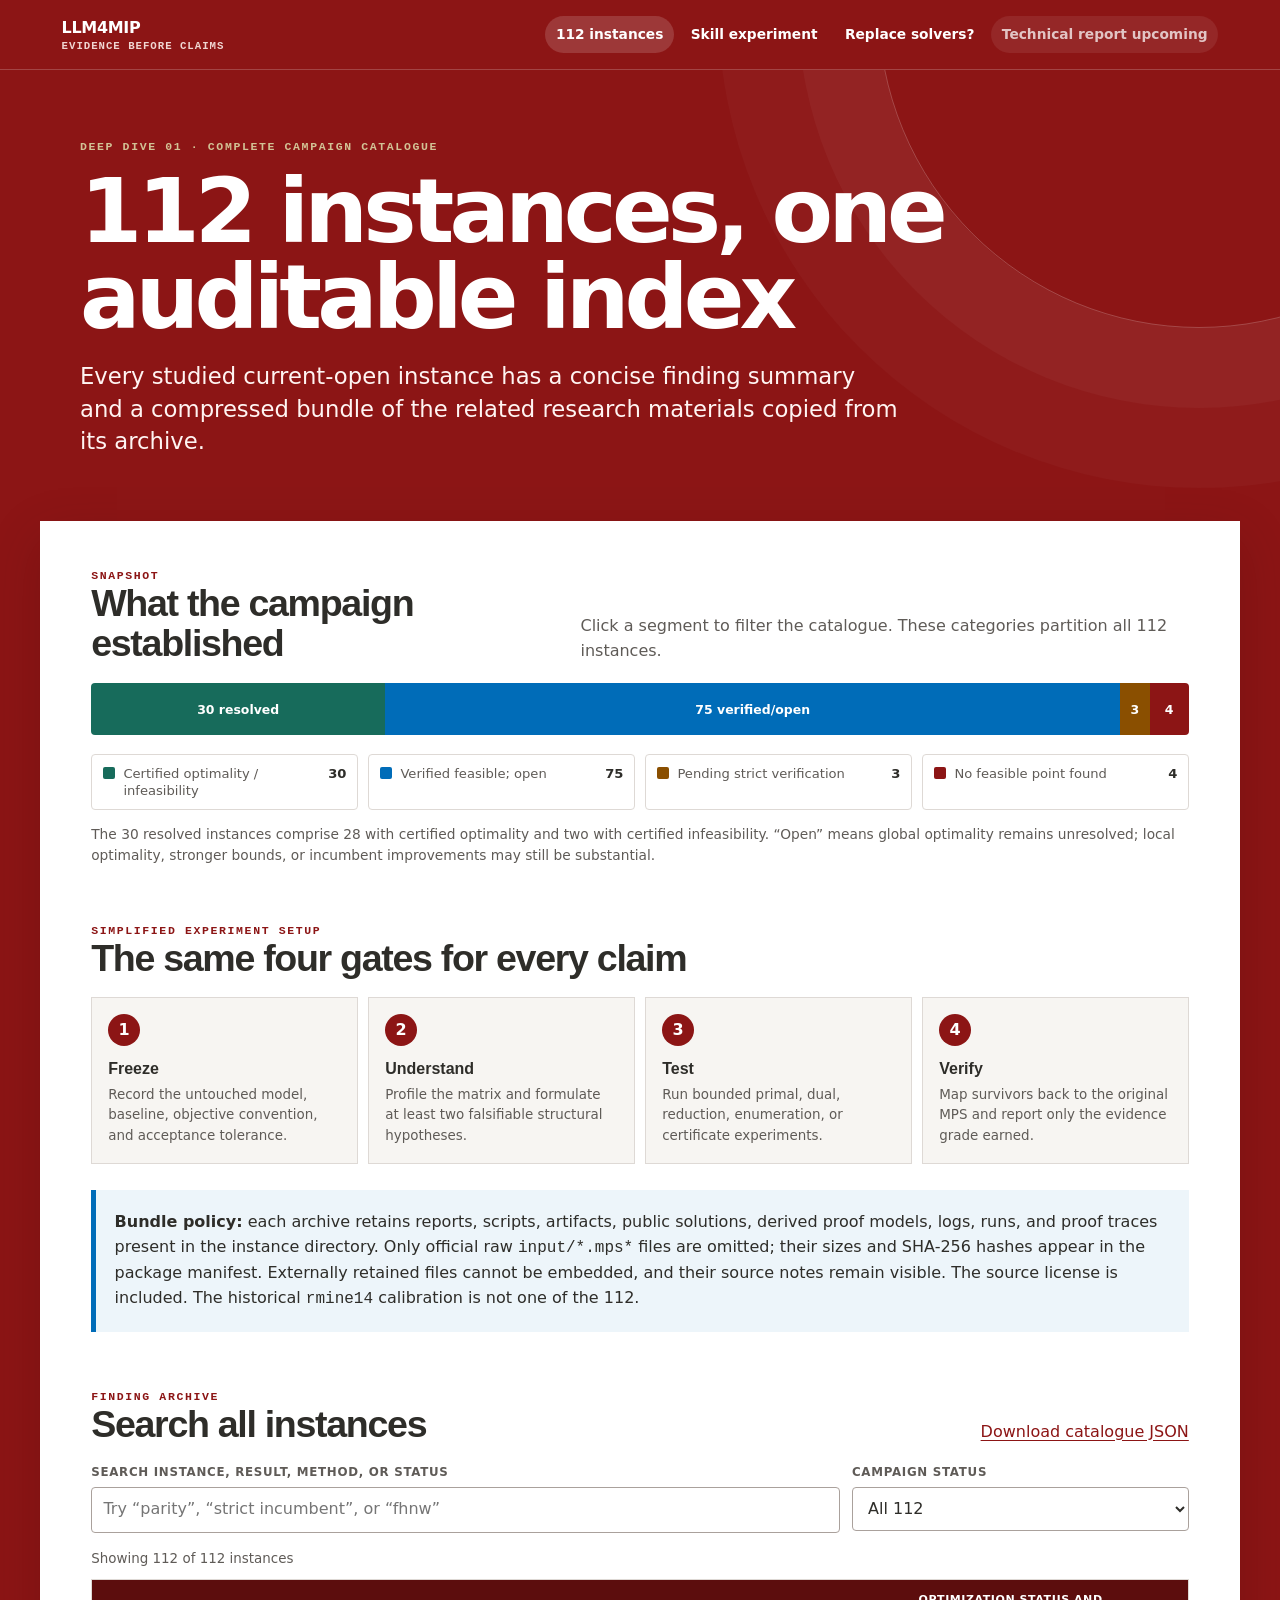
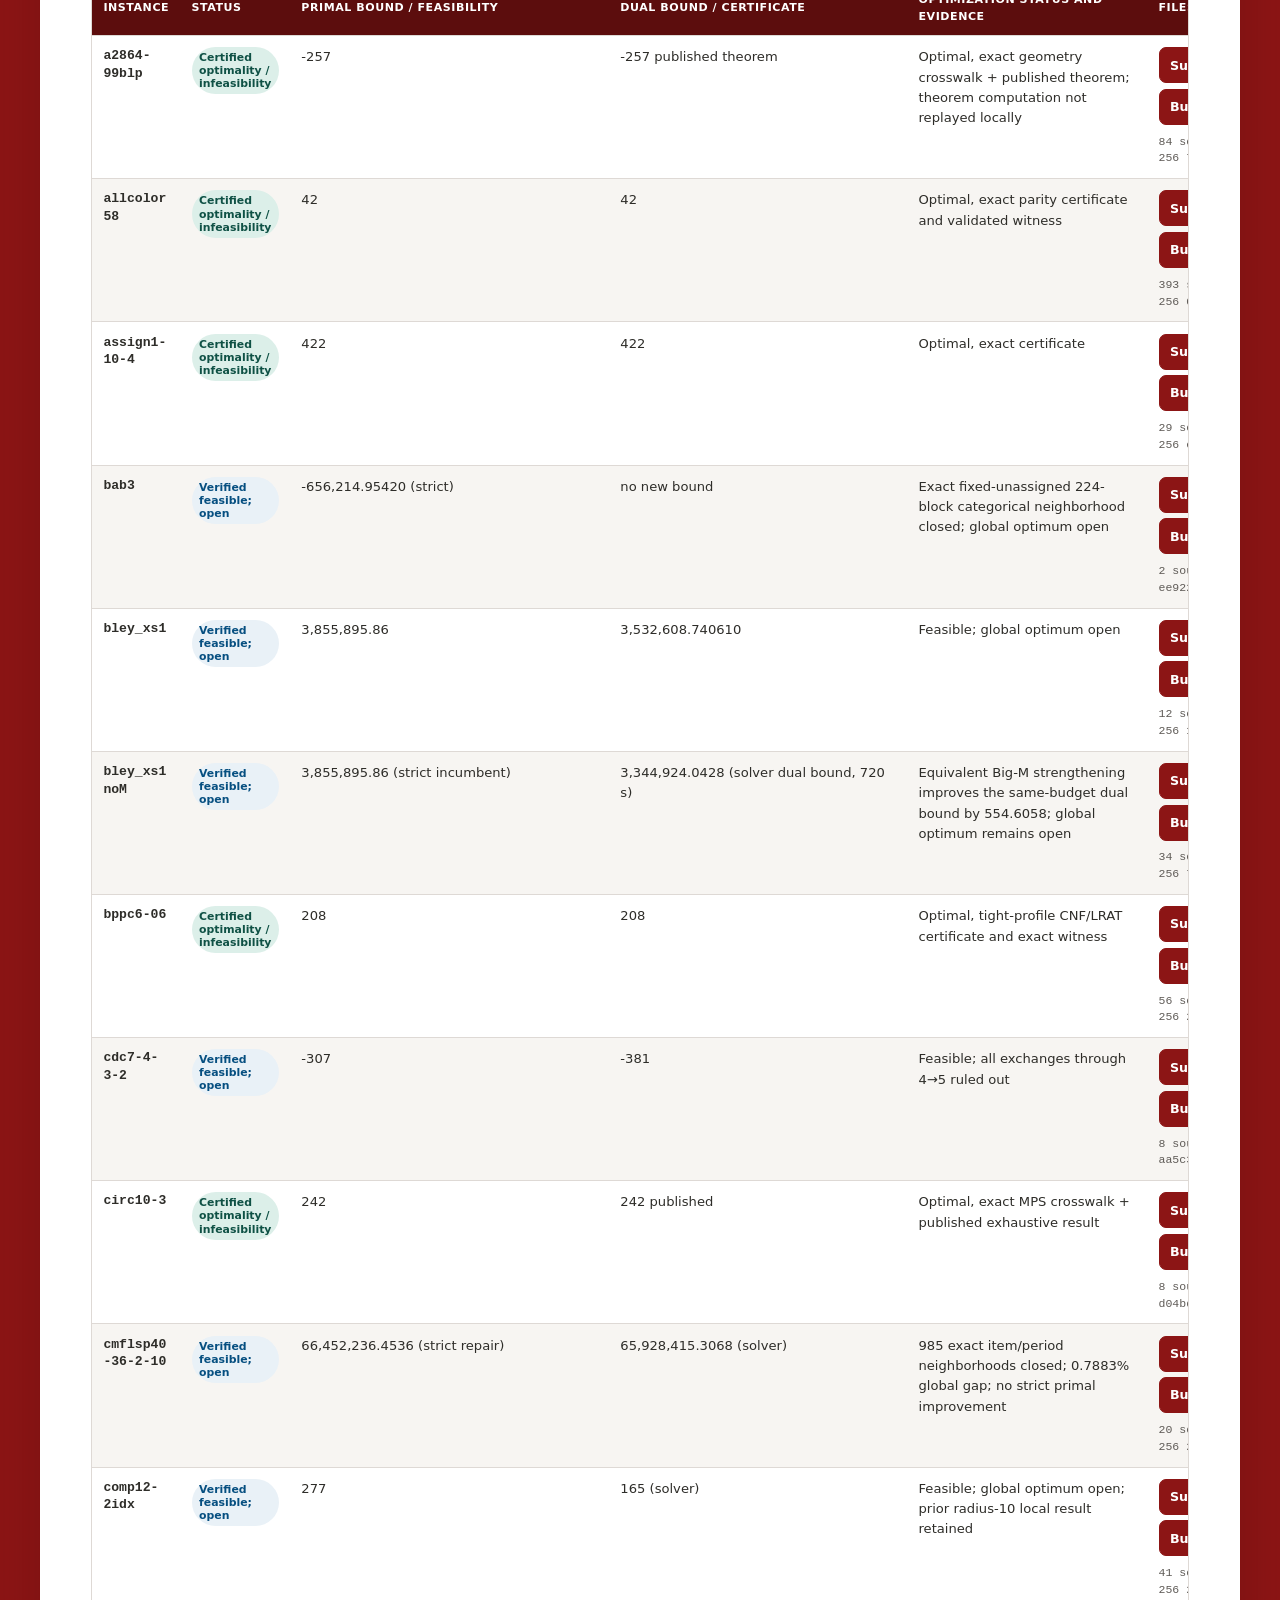
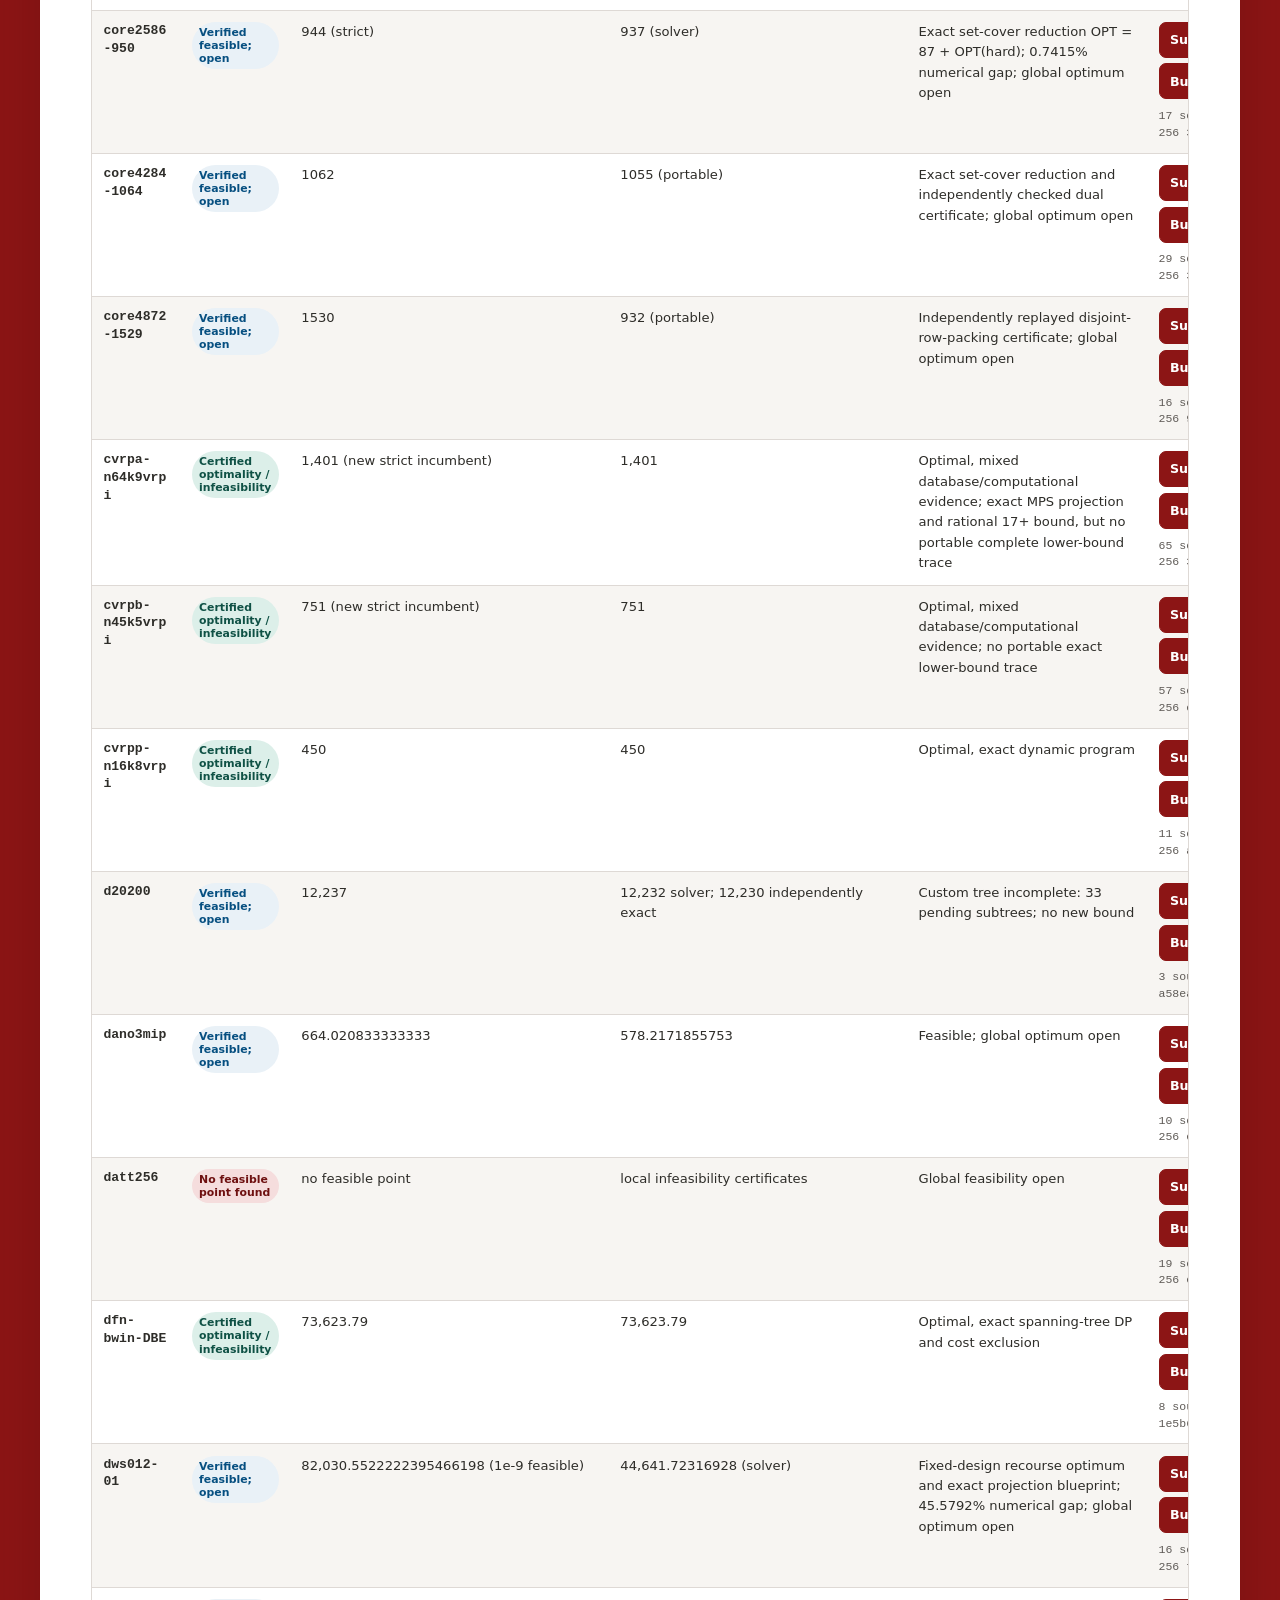
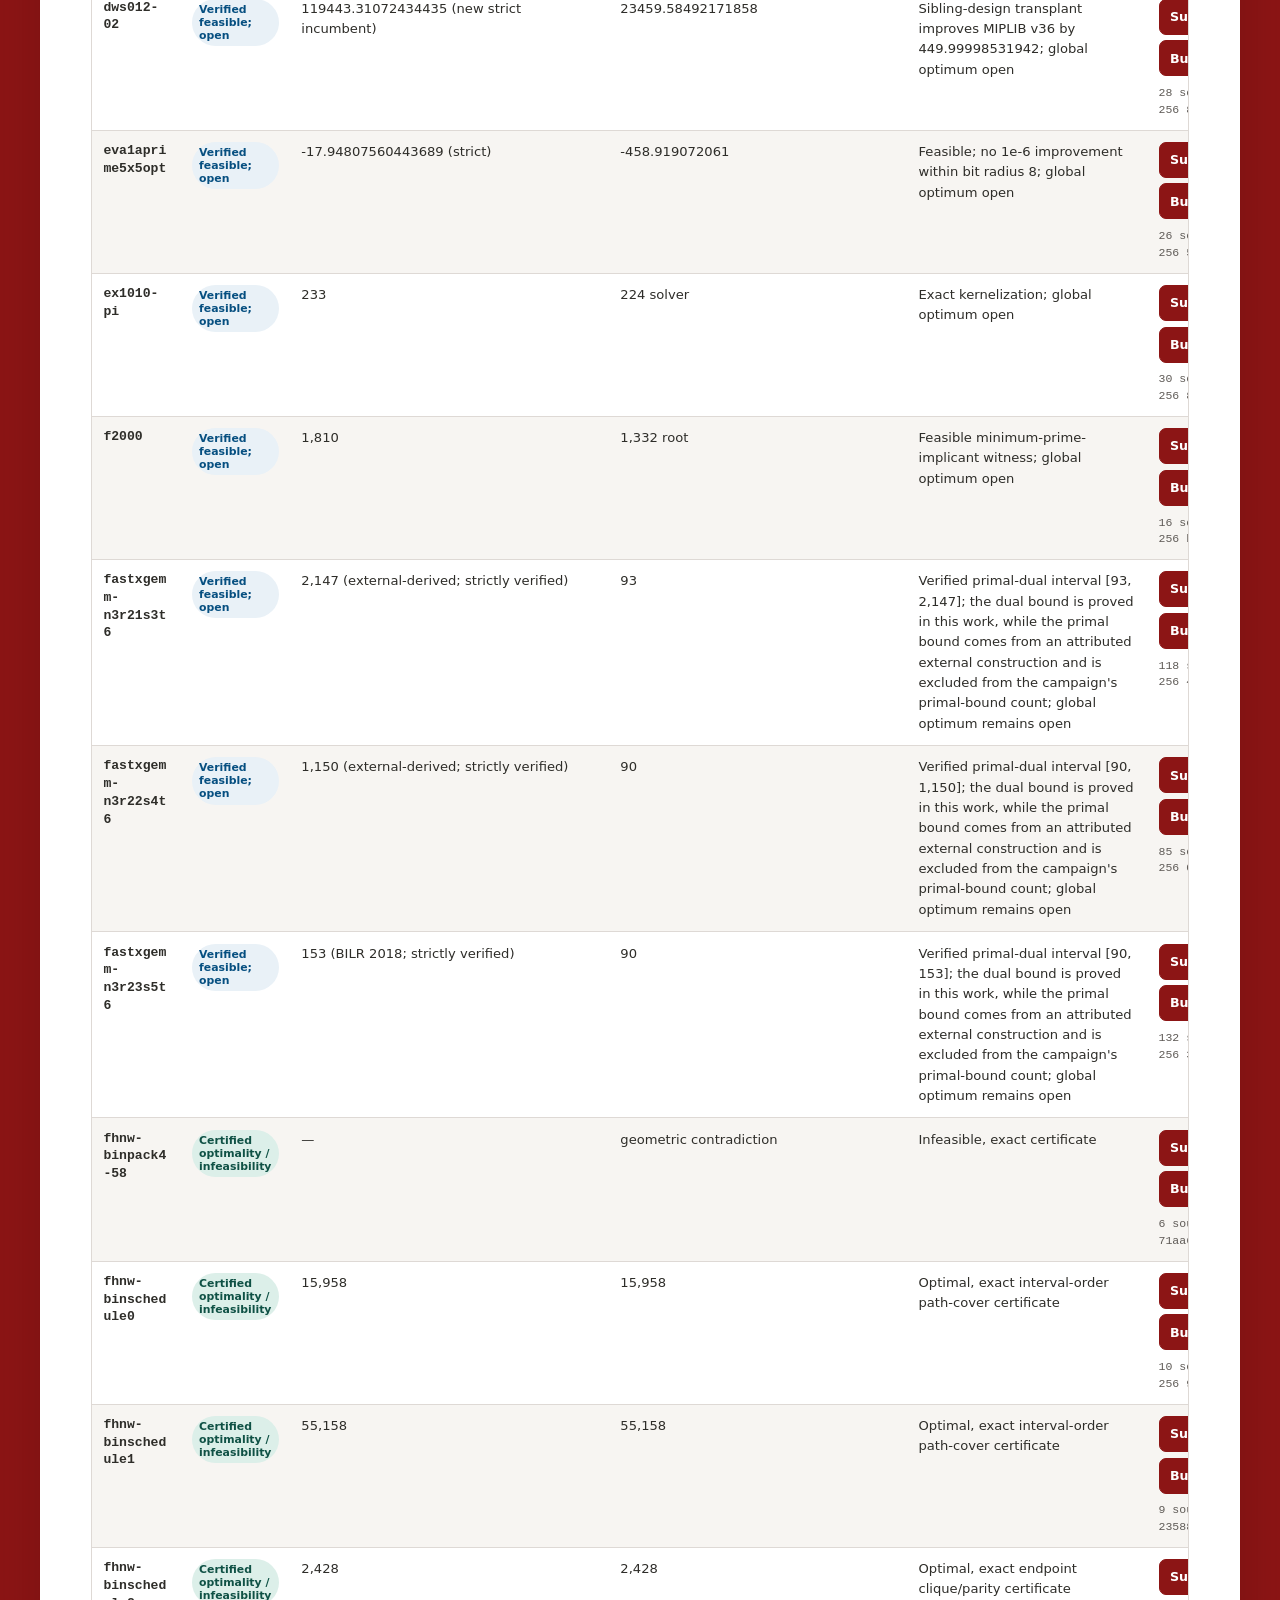
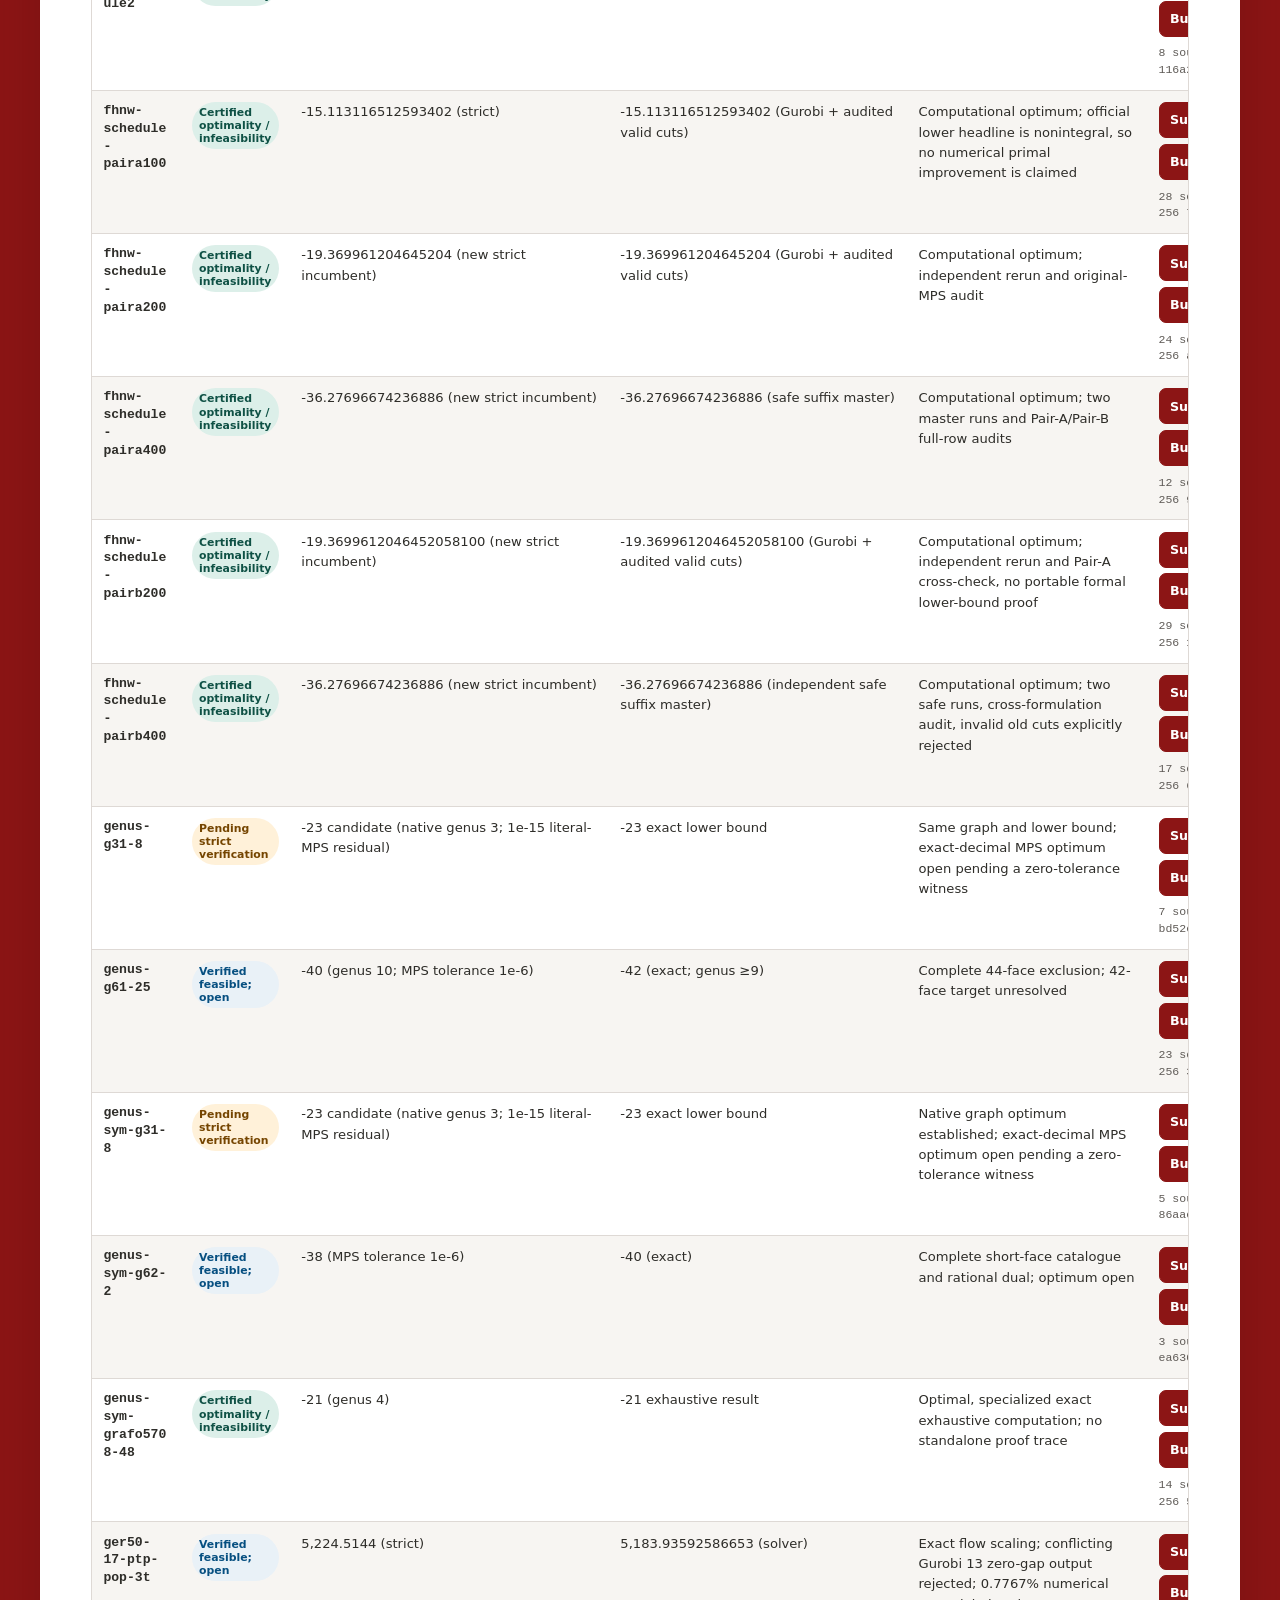
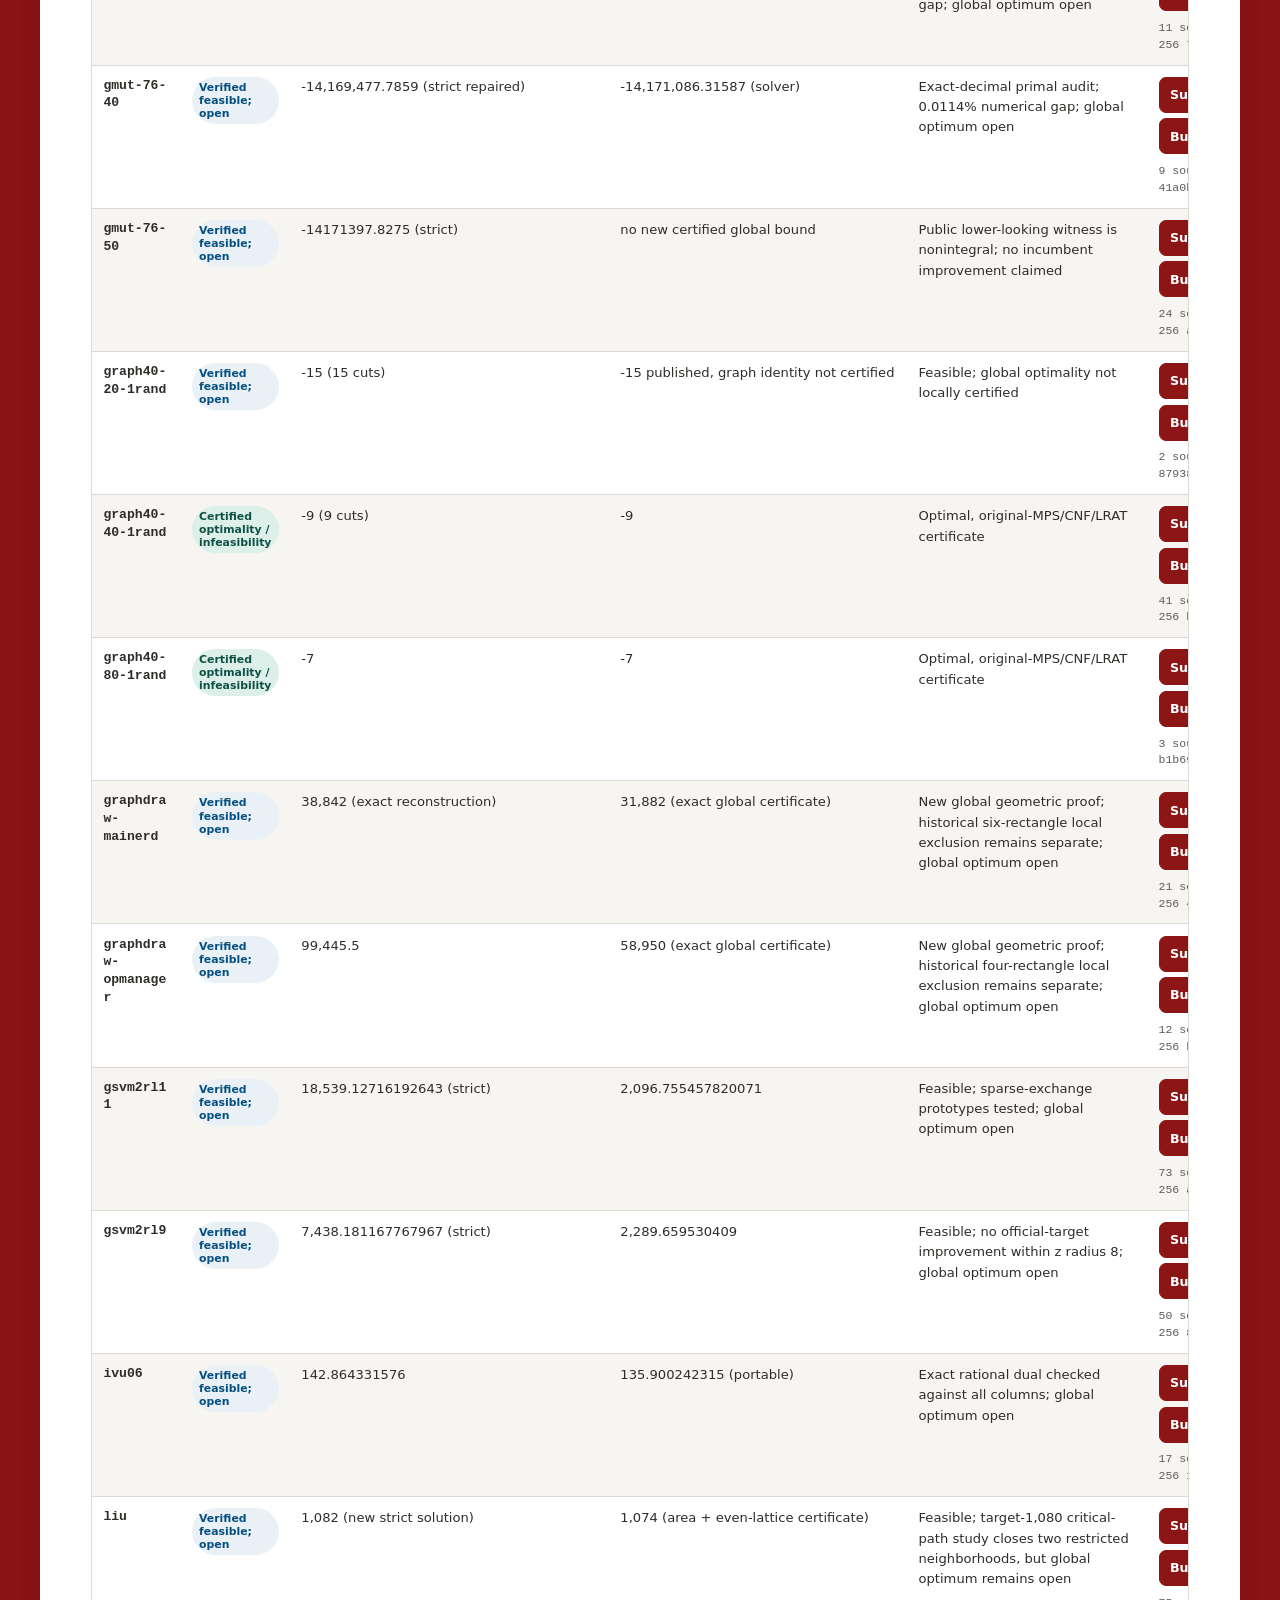
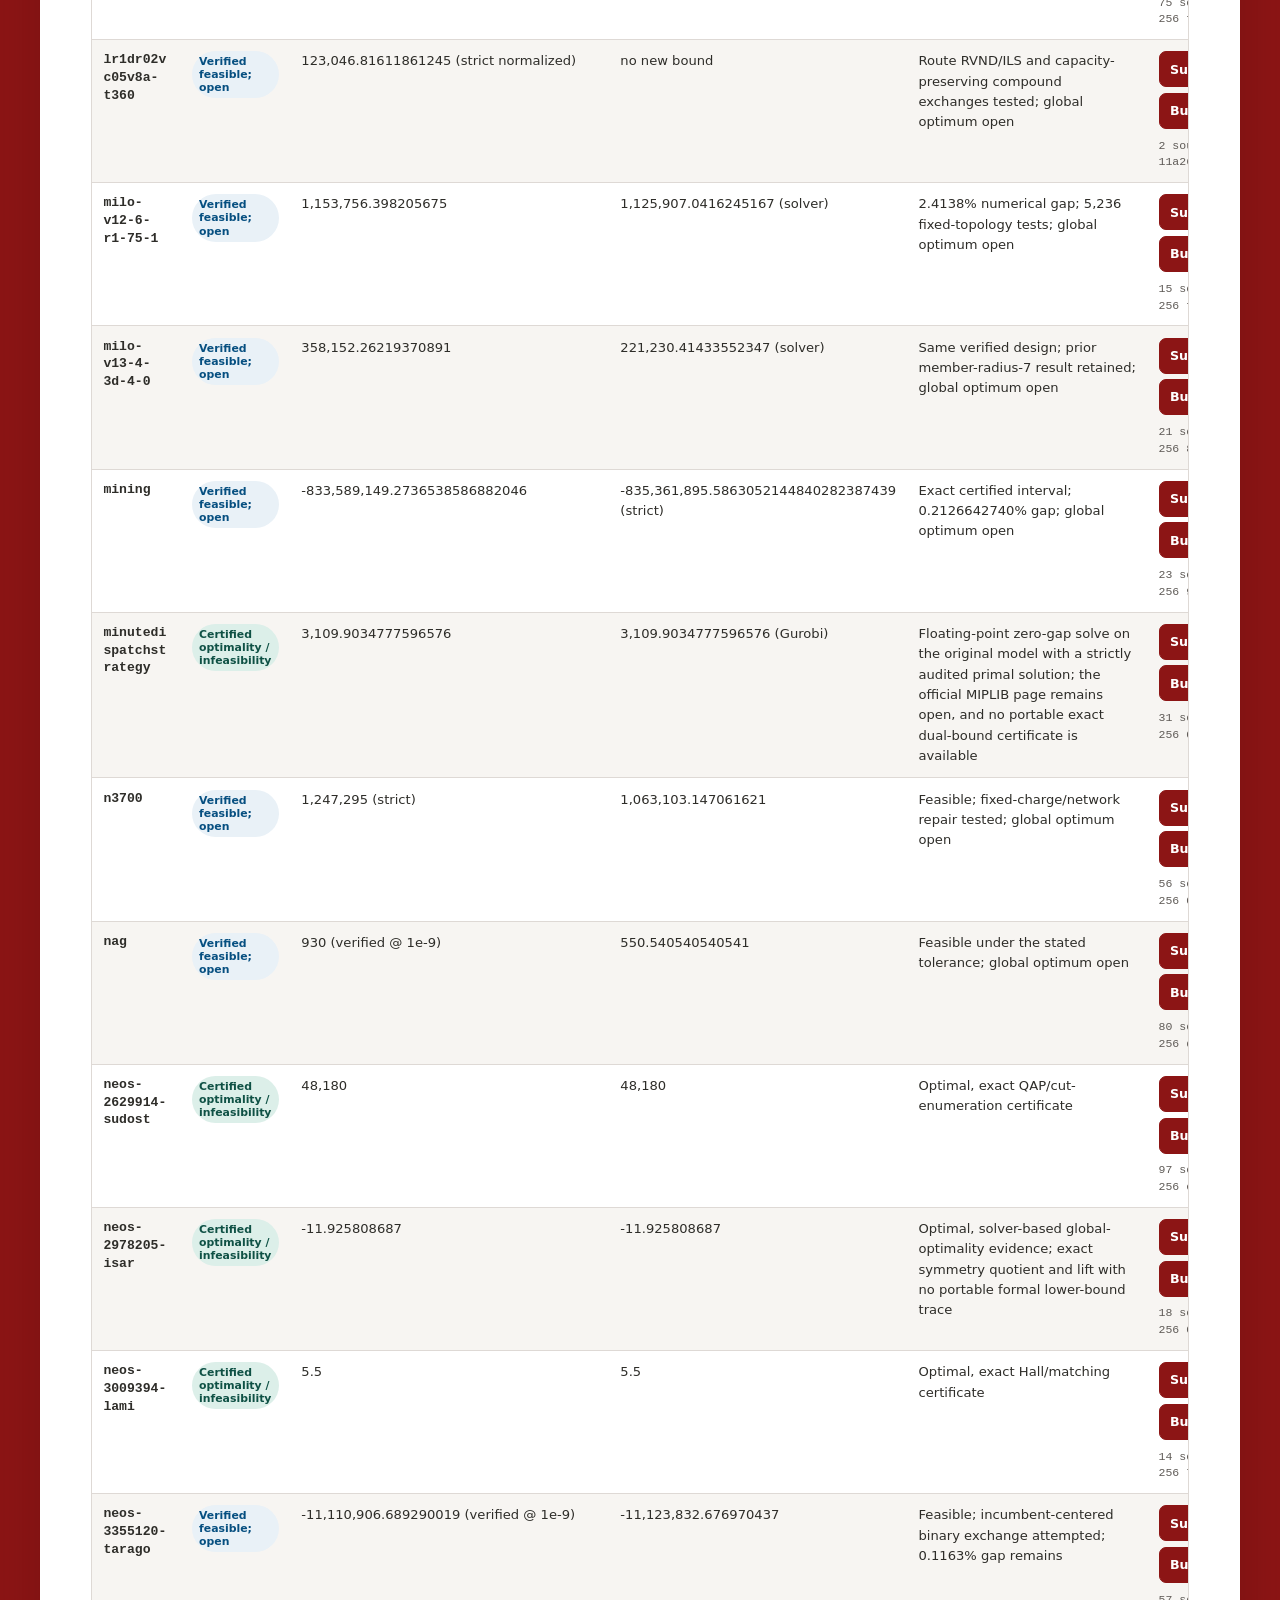
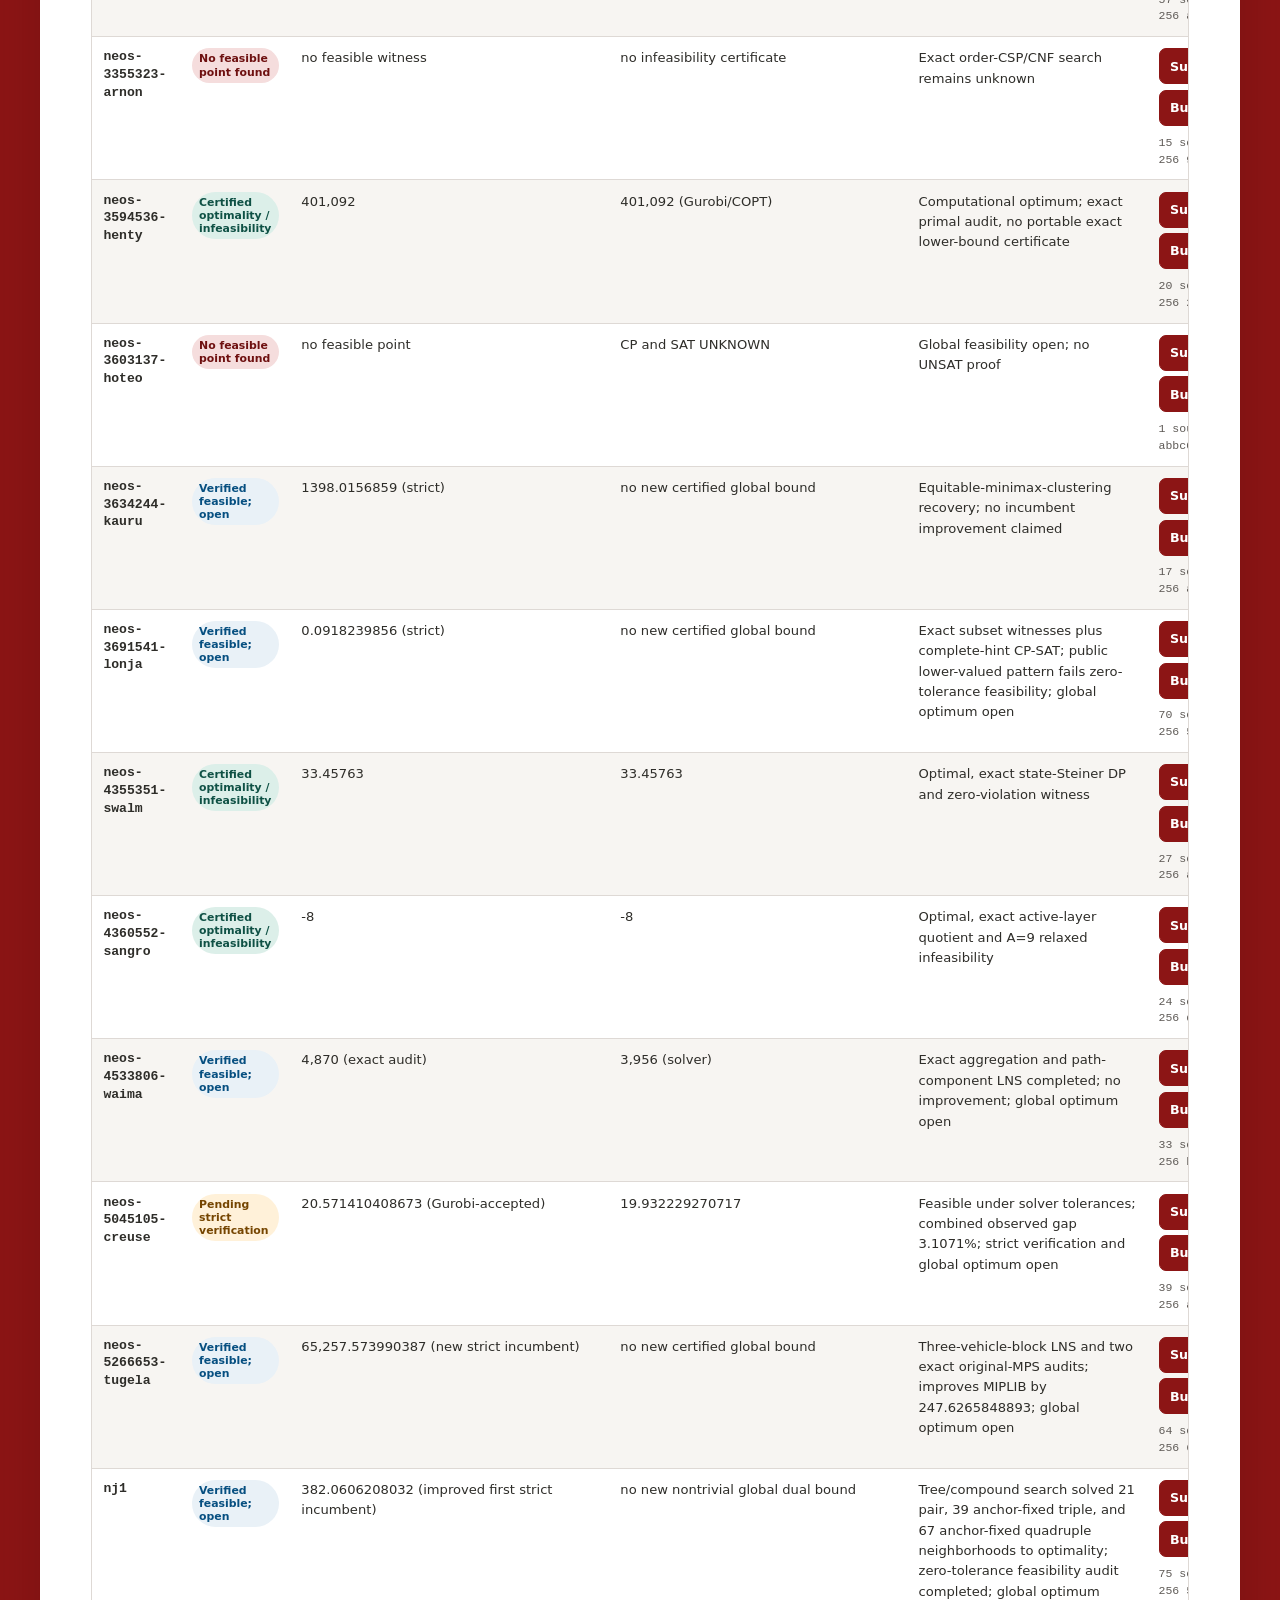
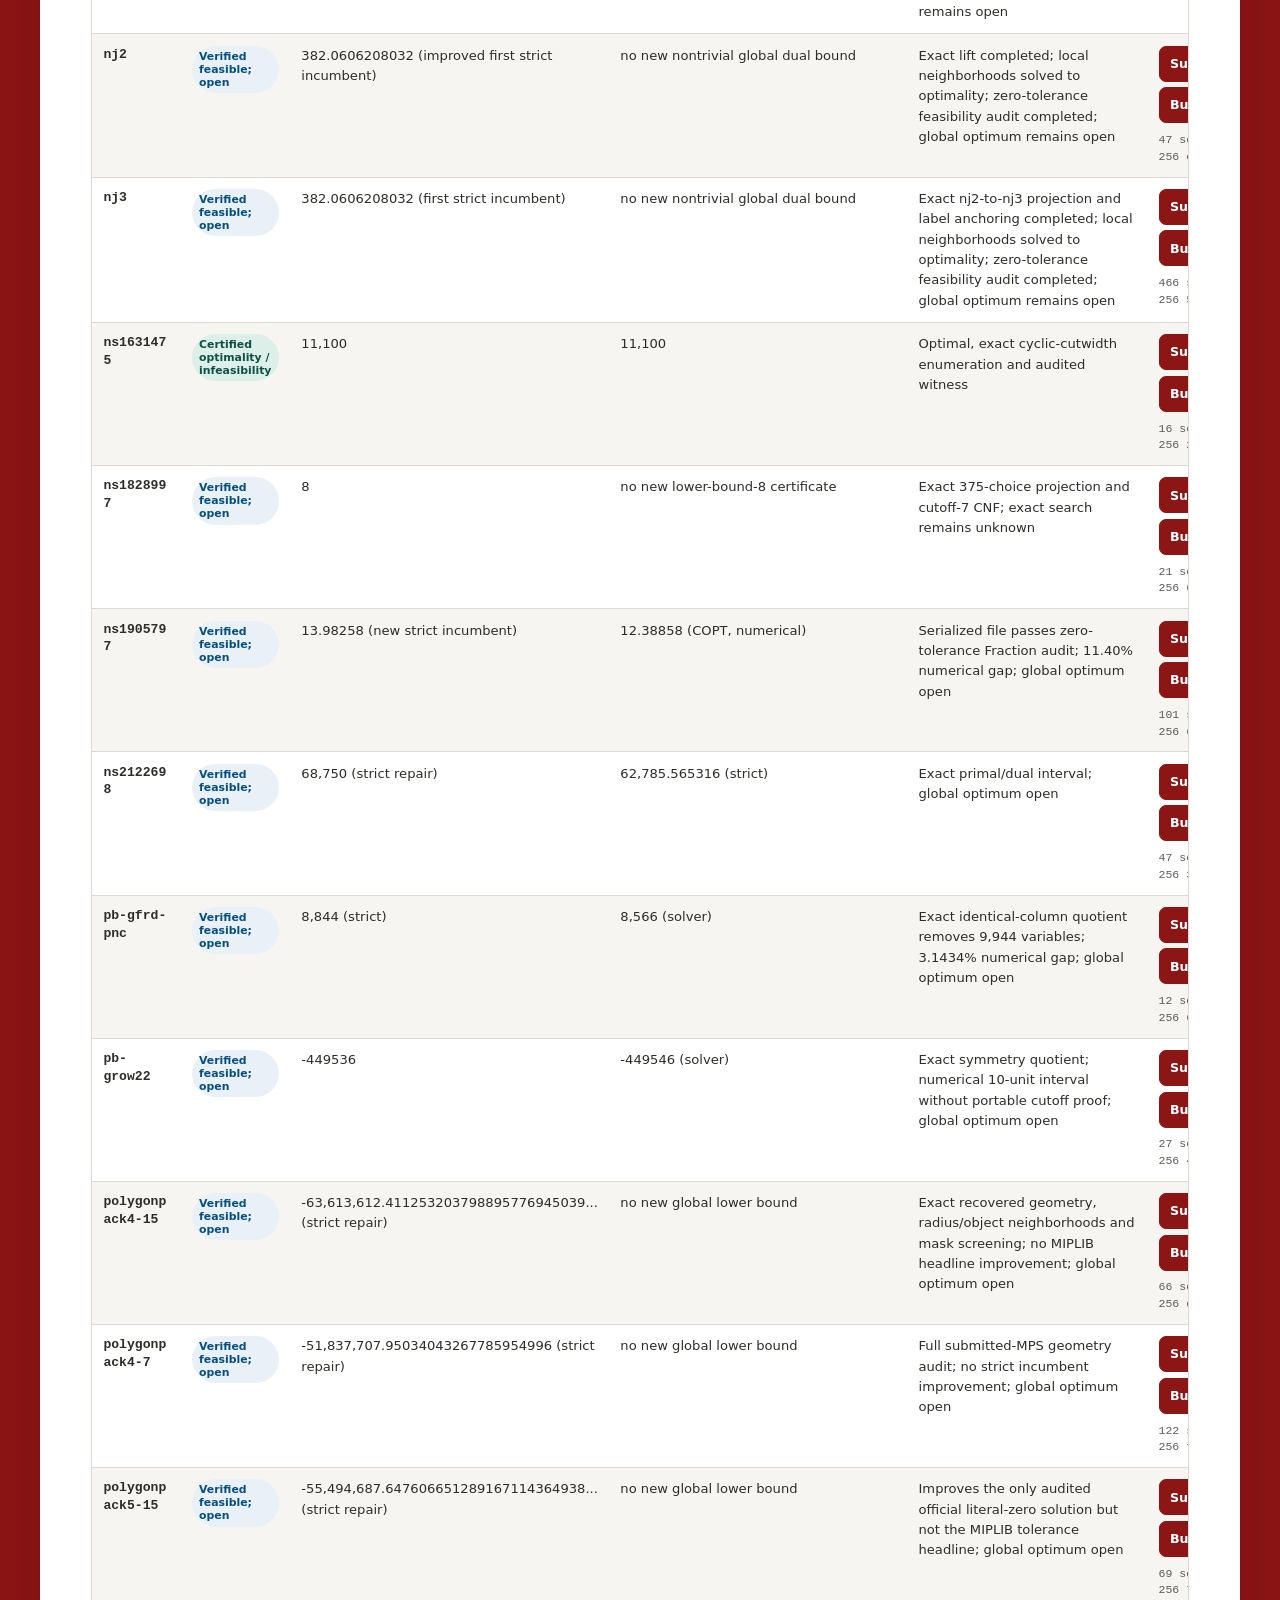
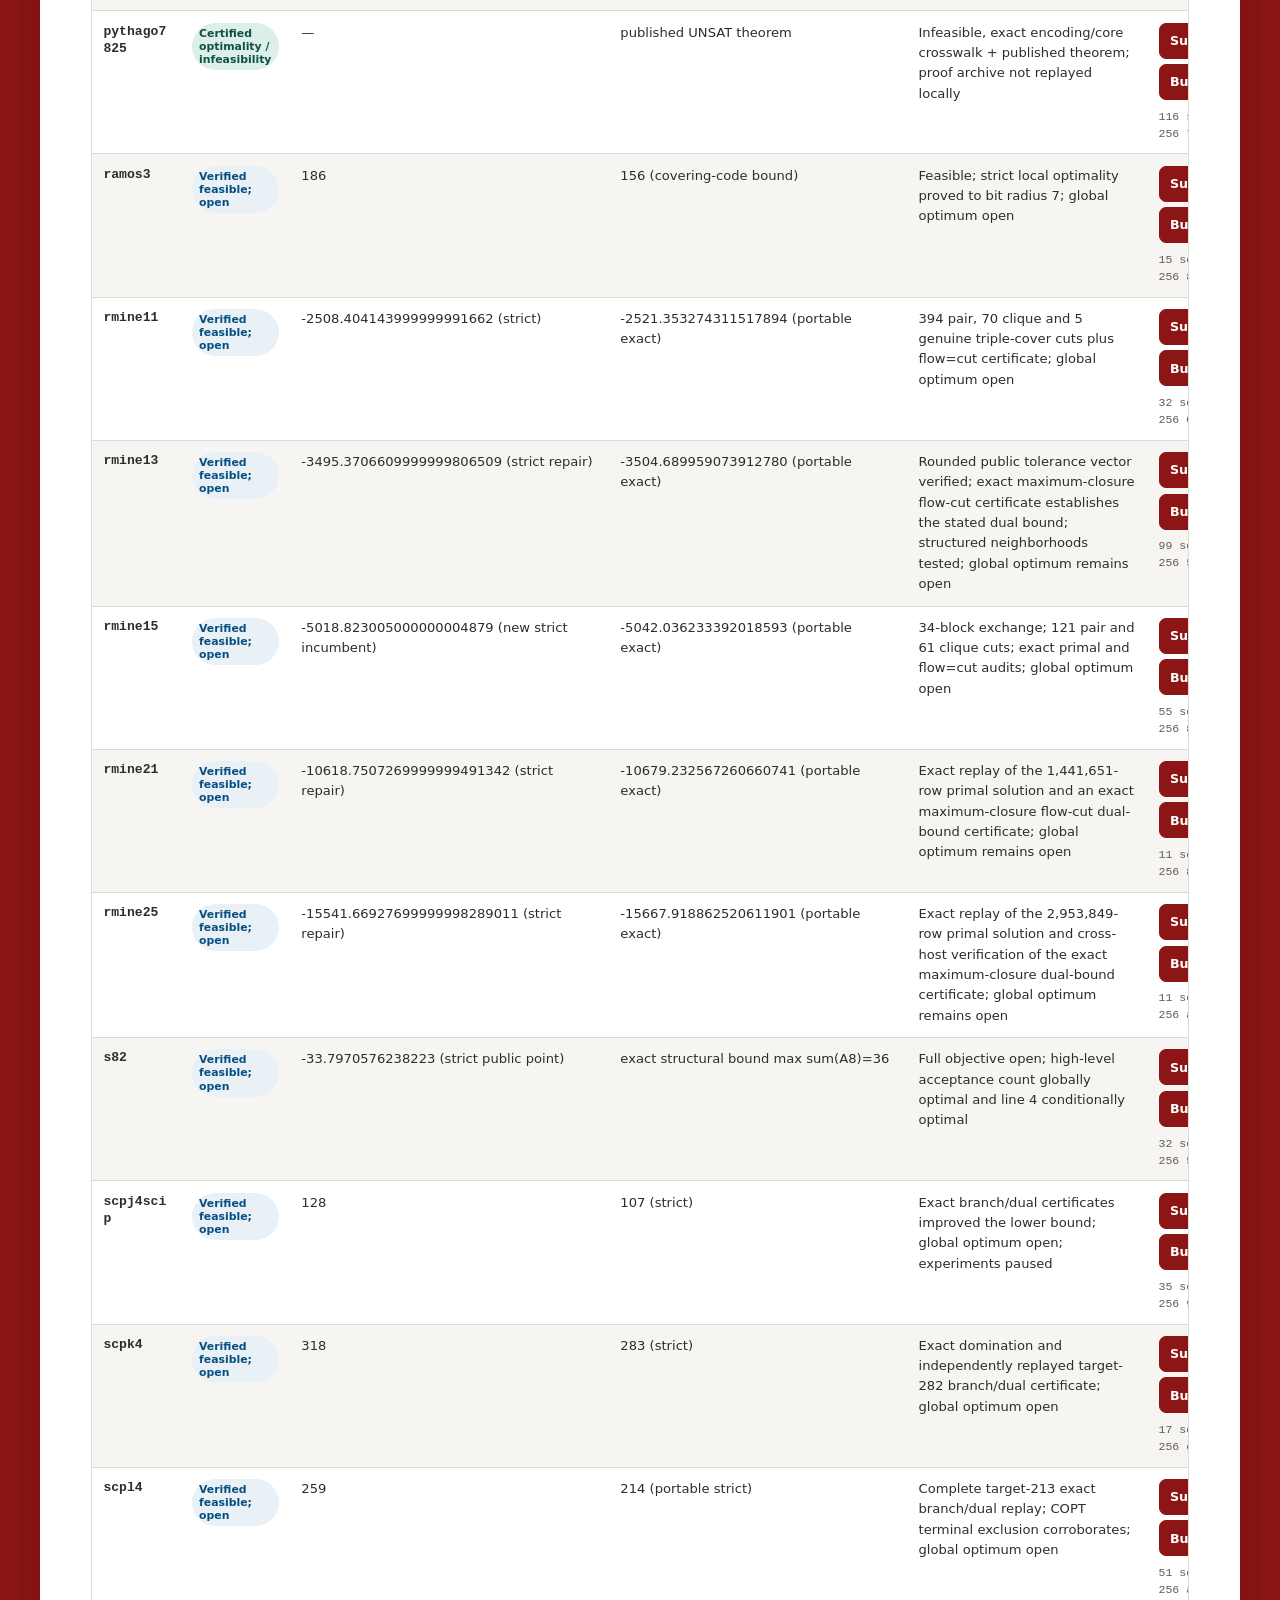
==== commit 7ac99c8b: "Update terminology" ====
--- a/instances/index.html
+++ b/instances/index.html
@@ -53,13 +53,13 @@
           <button type="button" data-status-filter="pending" style="width:2.6786%;background:#8A4F00" aria-label="Show 3 pending strict verification" aria-pressed="false">3</button>
           <button type="button" data-status-filter="no-feasible" style="width:3.5714%;background:#8c1515" aria-label="Show 4 instances with no feasible point found" aria-pressed="false">4</button>
         </div>
-        <div class="legend">
+        <div class="legend legend-4">
           <div class="legend-item"><span class="swatch" style="background:#176b5b"></span><span>Certified optimality / infeasibility</span><strong>30</strong></div>
           <div class="legend-item"><span class="swatch" style="background:#006cb8"></span><span>Verified feasible; open</span><strong>75</strong></div>
           <div class="legend-item"><span class="swatch" style="background:#8A4F00"></span><span>Pending strict verification</span><strong>3</strong></div>
           <div class="legend-item"><span class="swatch" style="background:#8c1515"></span><span>No feasible point found</span><strong>4</strong></div>
         </div>
-        <p class="note">The 30 resolved instances comprise 28 certified optima and two certified infeasible instances. “Open” means global optimality remains unresolved; local optimality, stronger bounds, or incumbent improvements may still be substantial.</p>
+        <p class="note">The 30 resolved instances comprise 28 with certified optimality and two with certified infeasibility. “Open” means global optimality remains unresolved; local optimality, stronger bounds, or incumbent improvements may still be substantial.</p>
       </section>
 
       <section class="section" aria-labelledby="setup-heading">
--- a/assets/site.css
+++ b/assets/site.css
@@ -104,10 +104,12 @@
 .chart-note { max-width: 760px; min-height: 2.8em; margin: 0.35rem 0 1.3rem; color: var(--muted); font-size: 0.88rem; }
 .stack { display: flex; width: 100%; min-height: 58px; border-radius: 5px; overflow: hidden; background: #e5e1df; }
 .stack-segment { min-width: 4px; display: grid; place-items: center; padding: 0.35rem; color: #fff; font-weight: 850; font-size: 0.88rem; text-align: center; }
-.legend { display: grid; grid-template-columns: repeat(auto-fit, minmax(175px, 1fr)); gap: 0.55rem; margin-top: 1rem; }
-.legend-item { display: grid; grid-template-columns: 12px minmax(0, 1fr) auto; align-items: center; gap: 0.5rem; color: var(--muted); font-size: 0.82rem; }
-.swatch { width: 12px; height: 12px; border-radius: 2px; }
-.legend-item strong { color: var(--ink); }
+.legend { display: grid; grid-template-columns: repeat(3, minmax(0, 1fr)); gap: 0.65rem; margin-top: 1rem; }
+.legend.legend-4 { grid-template-columns: repeat(4, minmax(0, 1fr)); }
+.legend.legend-6 { grid-template-columns: repeat(3, minmax(0, 1fr)); }
+.legend-item { display: grid; min-height: 52px; grid-template-columns: 12px minmax(0, 1fr) minmax(2ch, auto); align-items: start; gap: 0.55rem; padding: 0.58rem 0.65rem; border: 1px solid var(--line); border-radius: 4px; background: #fff; color: var(--muted); font-size: 0.82rem; line-height: 1.35; }
+.swatch { width: 12px; height: 12px; margin-top: 0.18em; border-radius: 2px; }
+.legend-item strong { justify-self: end; color: var(--ink); font-variant-numeric: tabular-nums; text-align: right; }
 .bar-list { display: grid; gap: 0.75rem; }
 .bar-row { display: grid; grid-template-columns: minmax(150px, 1.15fr) minmax(170px, 3fr) 45px; gap: 0.75rem; align-items: center; }
 .bar-label { font-size: 0.85rem; font-weight: 700; }
@@ -194,6 +196,7 @@
 @media (max-width: 900px) {
   .metric-grid { grid-template-columns: repeat(2, minmax(0, 1fr)); }
   .page-grid, .workflow { grid-template-columns: repeat(2, minmax(0, 1fr)); }
+  .legend, .legend.legend-4, .legend.legend-6 { grid-template-columns: repeat(2, minmax(0, 1fr)); }
   .division { grid-template-columns: 1fr; }
   .division article:not(:last-child)::after { content: "↓"; right: 50%; top: auto; bottom: -0.65rem; }
   .verdict { grid-template-columns: 1fr; }
@@ -221,6 +224,7 @@
   .page-grid, .workflow, .download-grid, .controls { grid-template-columns: 1fr; }
   .page-card { min-height: 0; }
   .panel { padding: 1rem; }
+  .legend, .legend.legend-4, .legend.legend-6 { grid-template-columns: 1fr; }
   .tabs { flex-wrap: nowrap; overflow-x: auto; overscroll-behavior-x: contain; padding-bottom: 0.35rem; -webkit-overflow-scrolling: touch; scroll-snap-type: x proximity; }
   .tabs button { min-height: 44px; flex: 0 0 auto; scroll-snap-align: start; }
   .chart-note { min-height: 0; margin-bottom: 1rem; }
@@ -242,7 +246,6 @@
 @media (max-width: 460px) {
   .metric-grid { grid-template-columns: 1fr; }
   .metric { min-height: 0; }
-  .legend { grid-template-columns: 1fr; }
   .data-list { font-size: 0.8rem; }
   .data-list th, .data-list td { padding: 0.58rem 0.5rem; }
   .eyebrow { letter-spacing: 0.1em; }
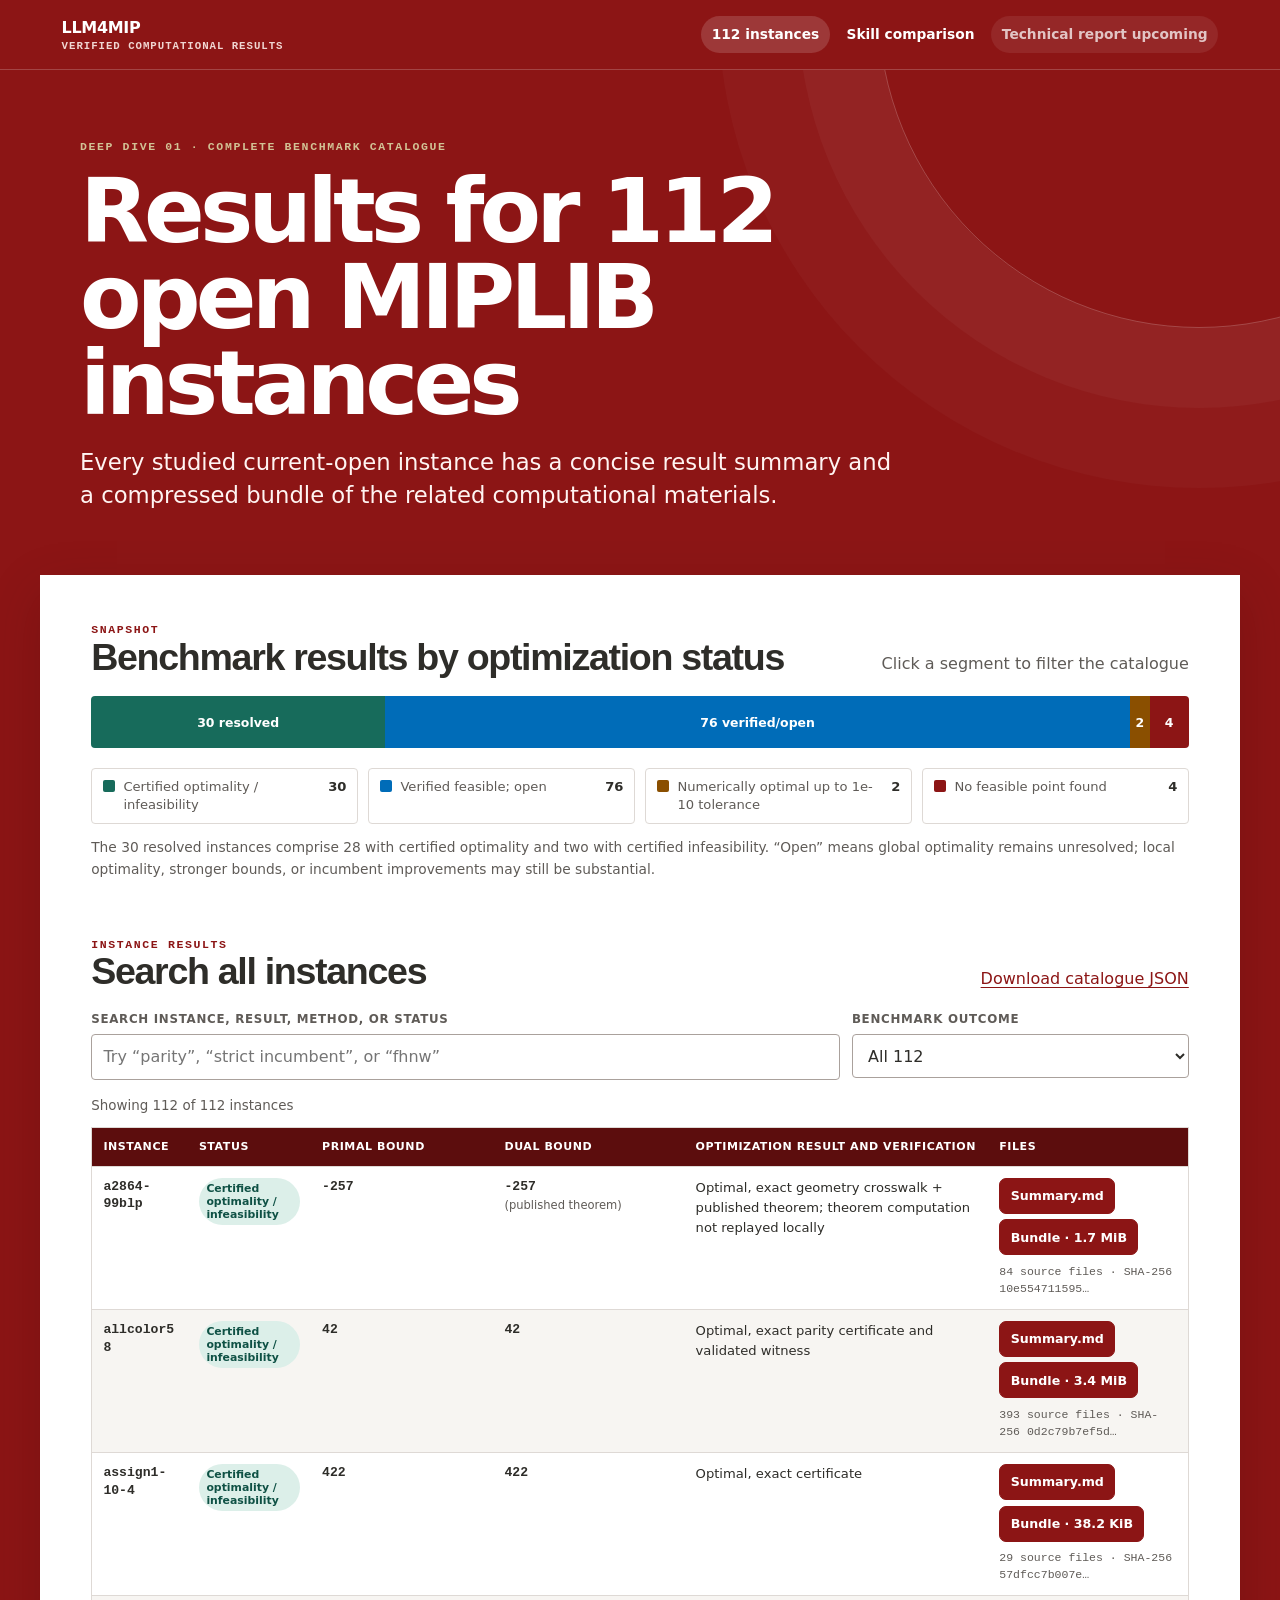
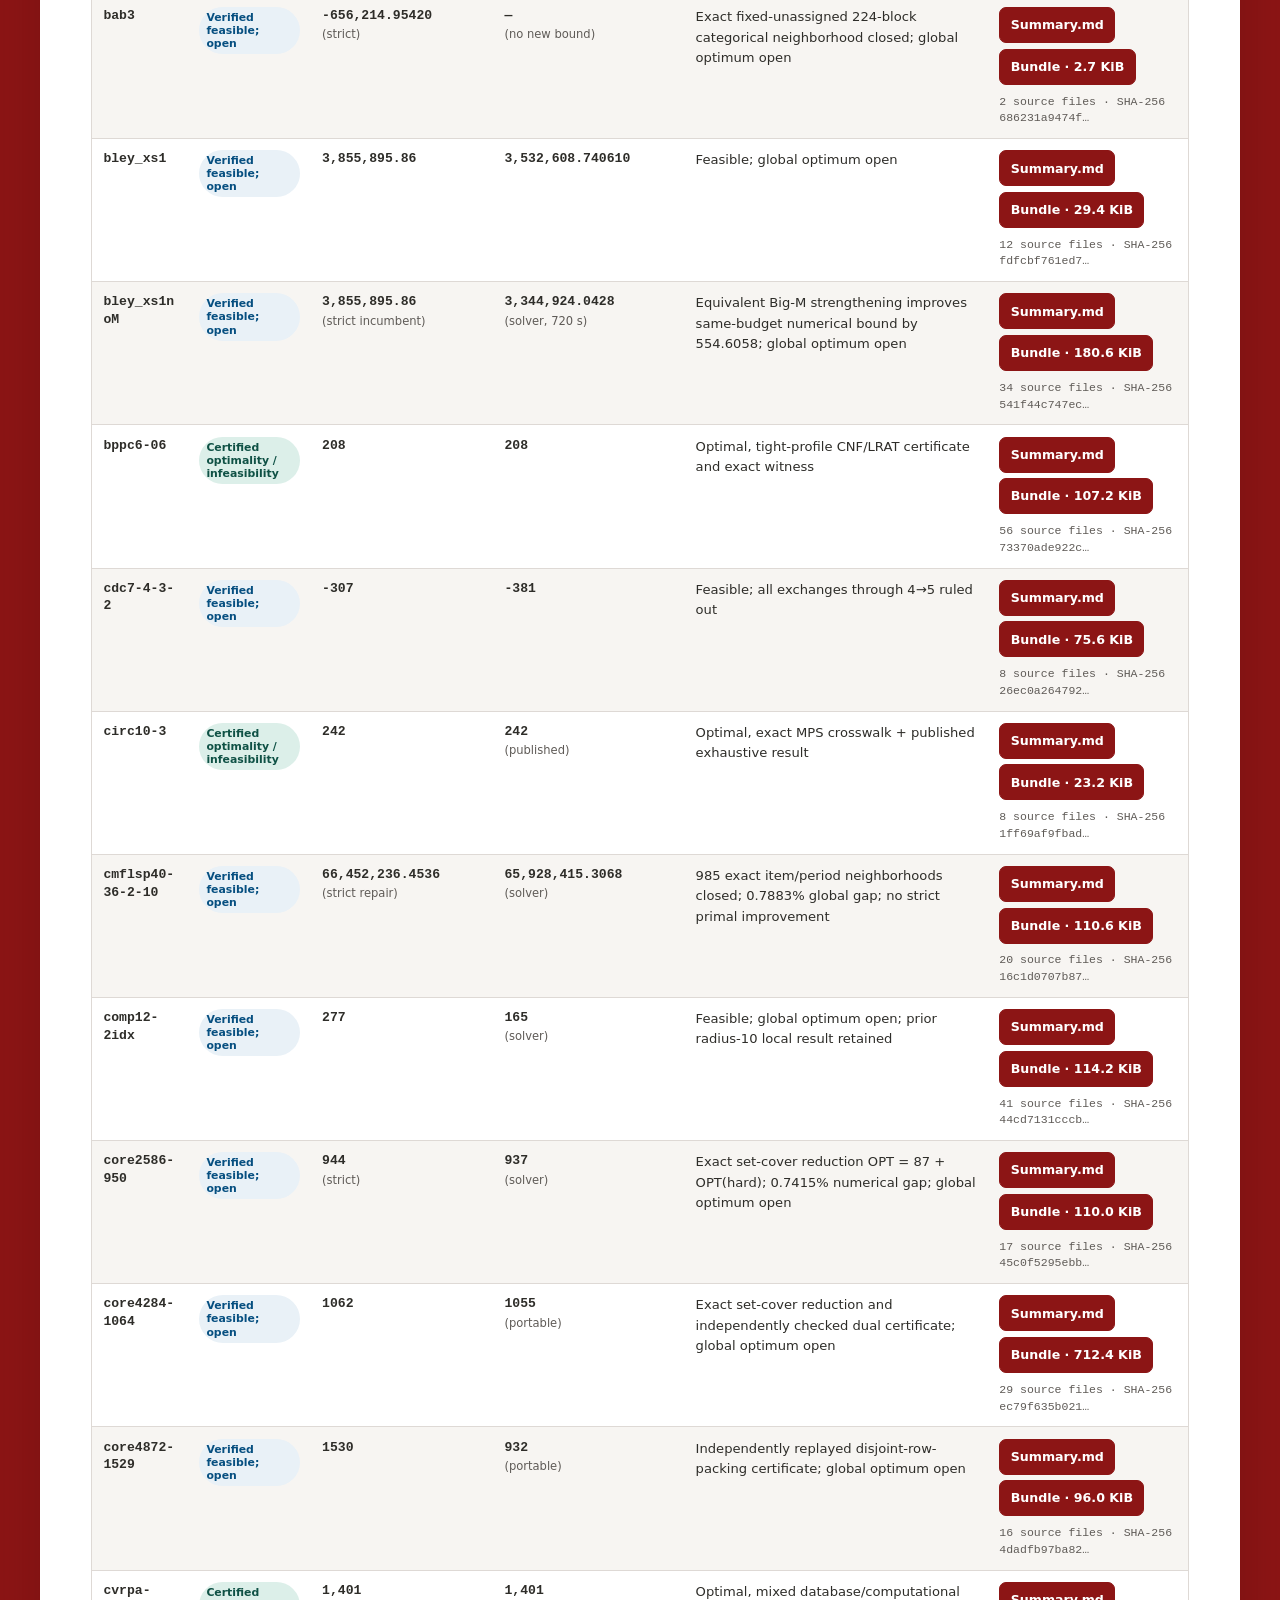
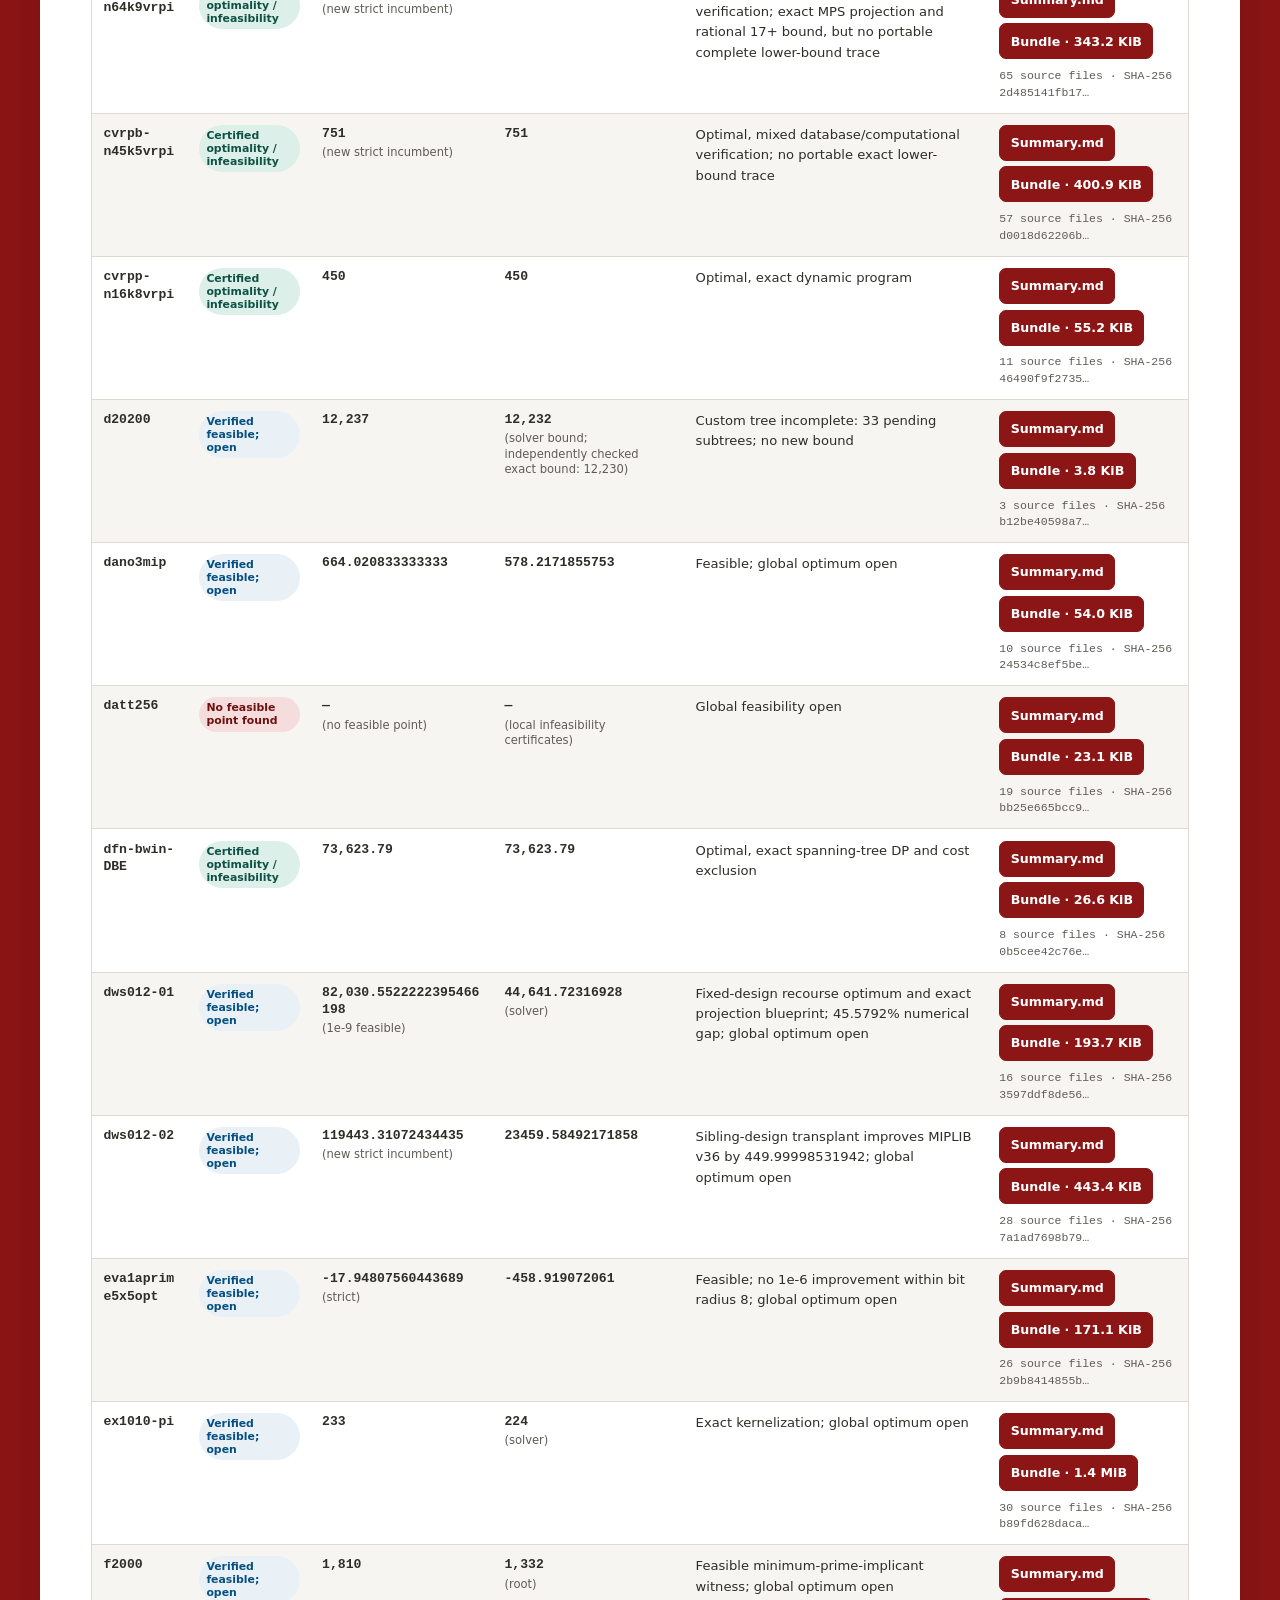
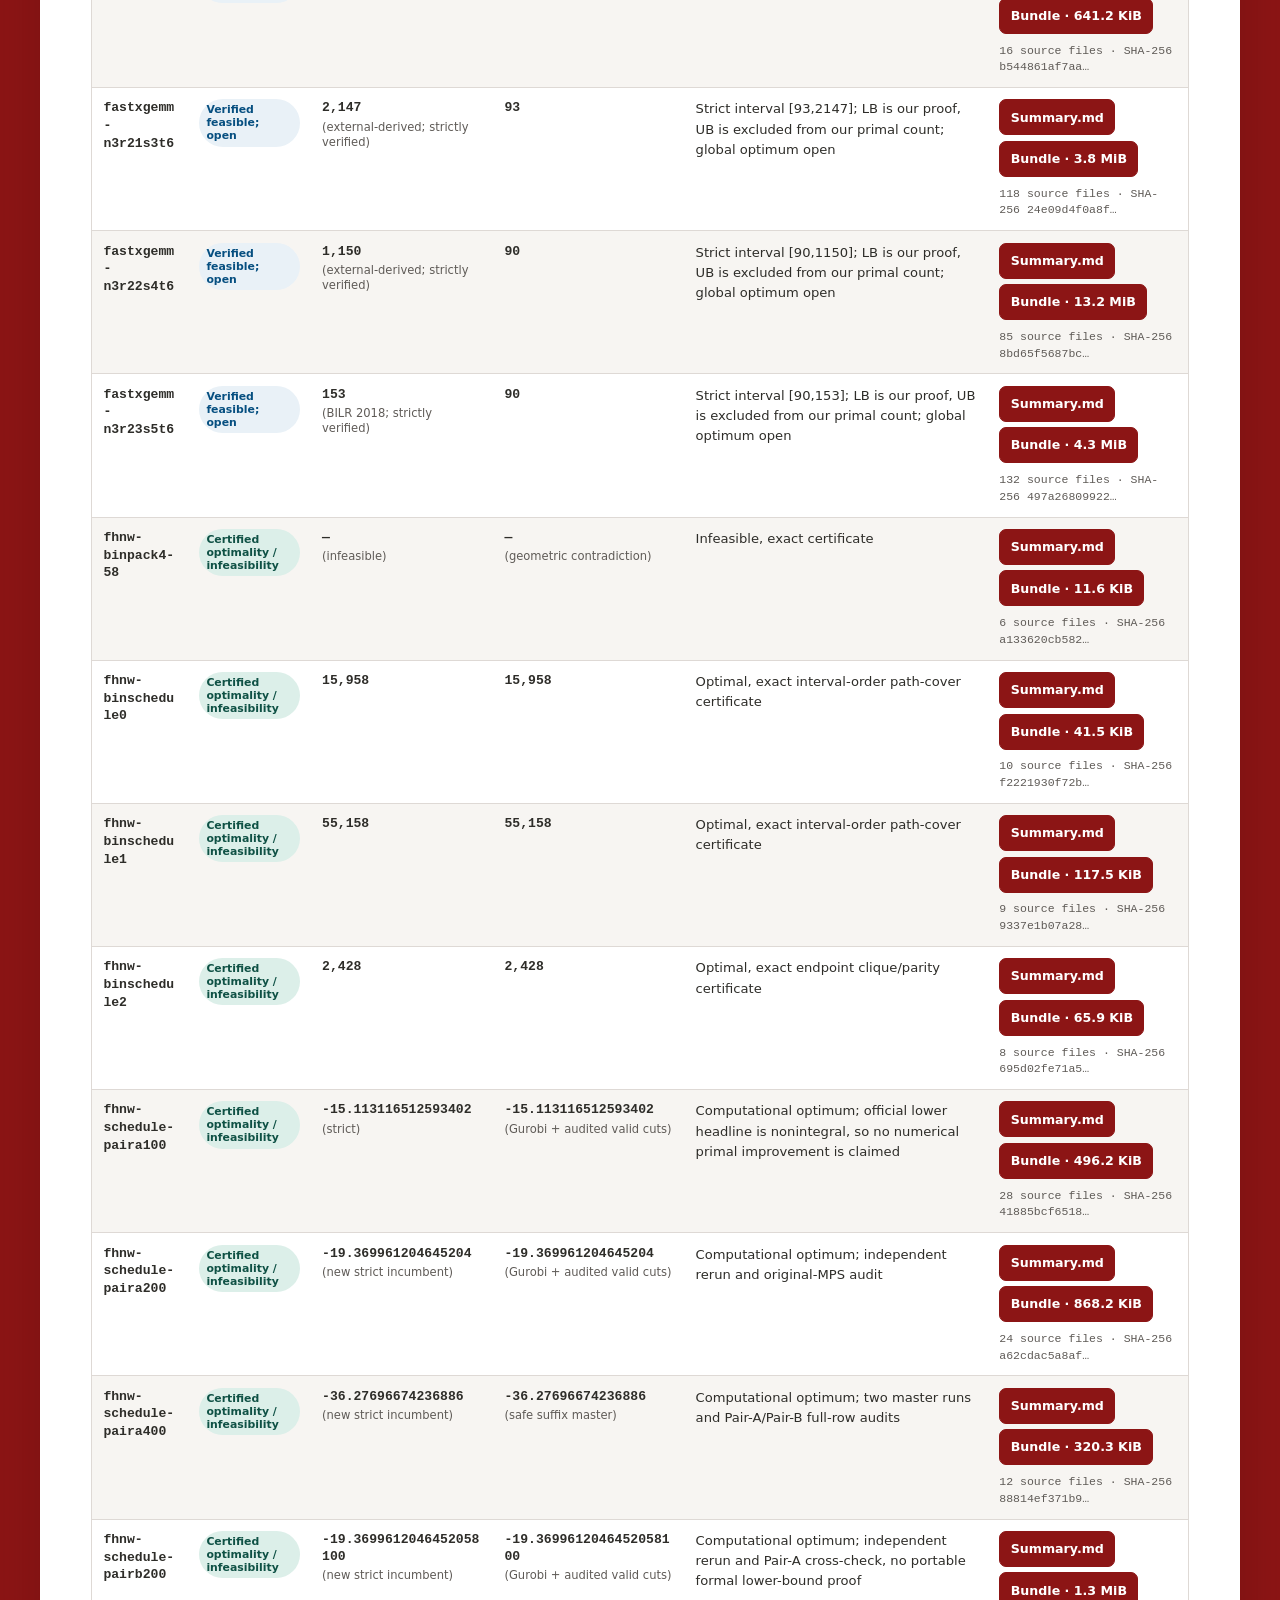
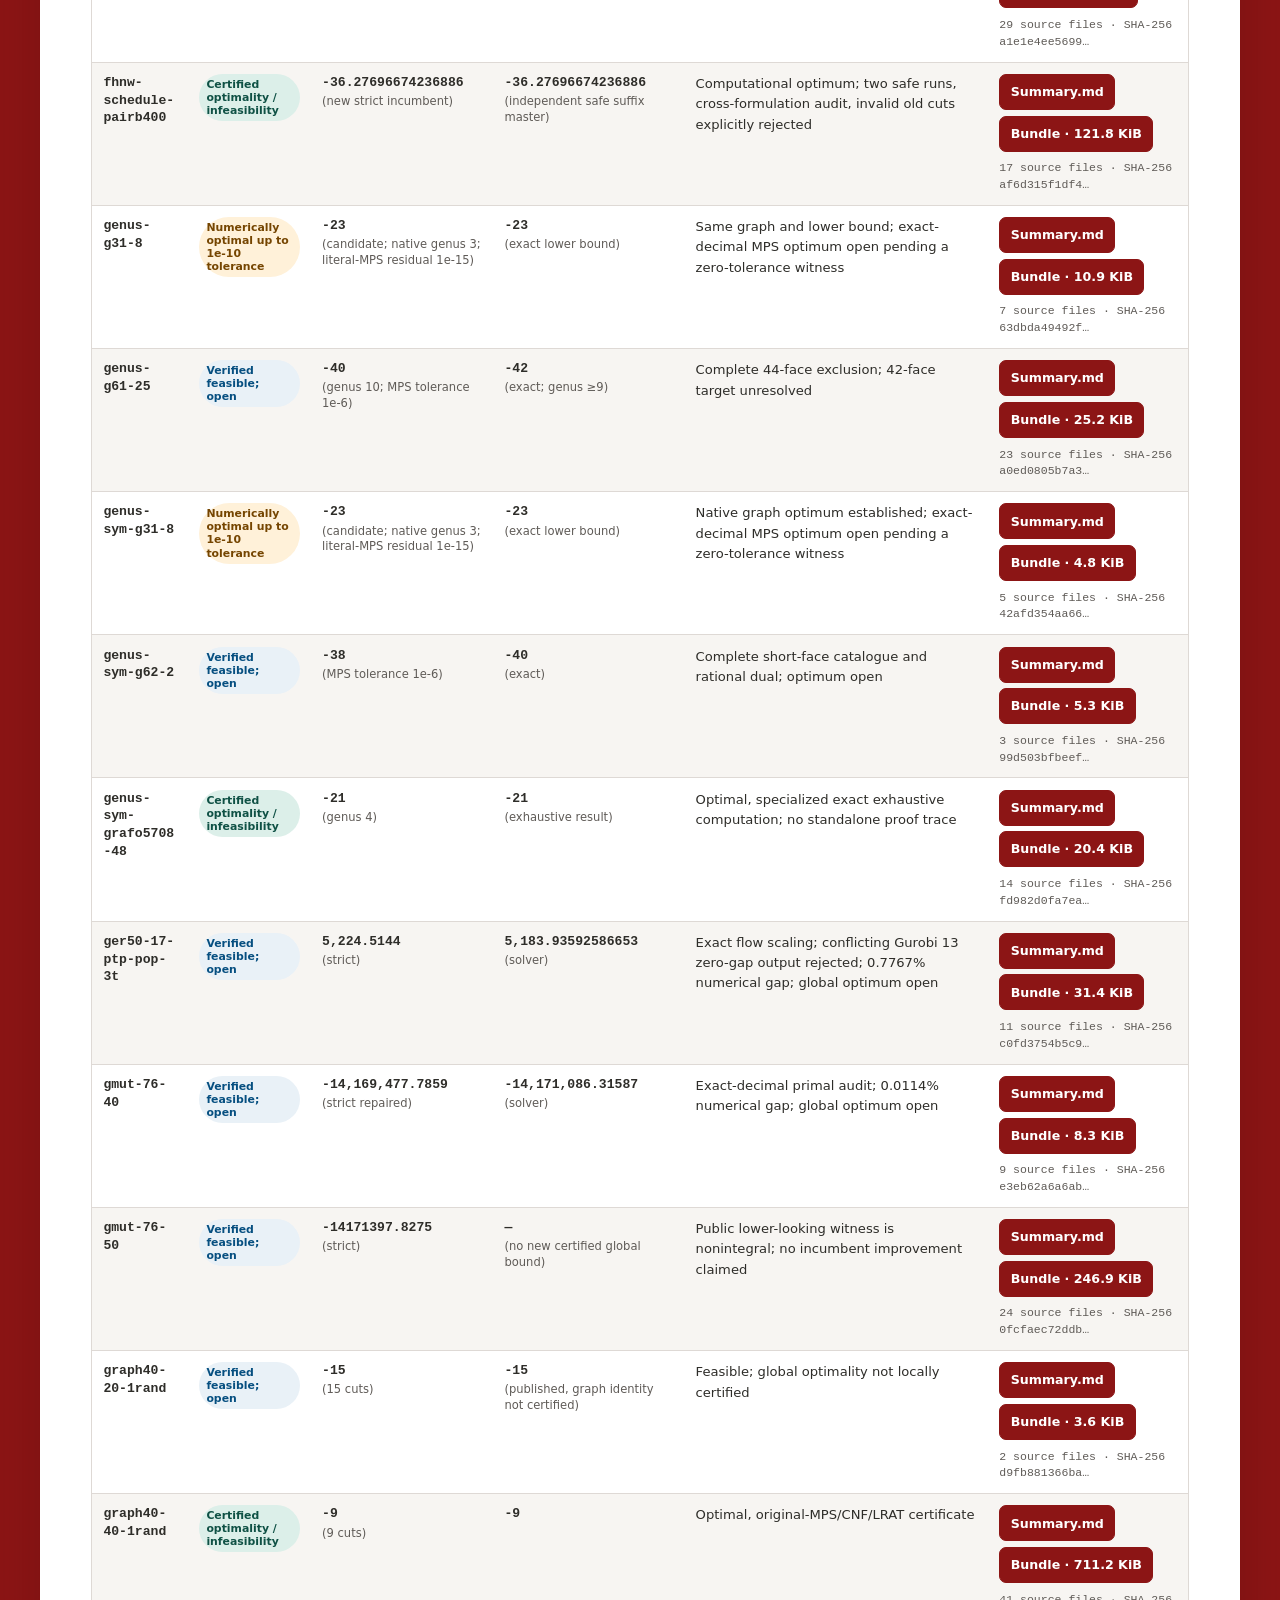
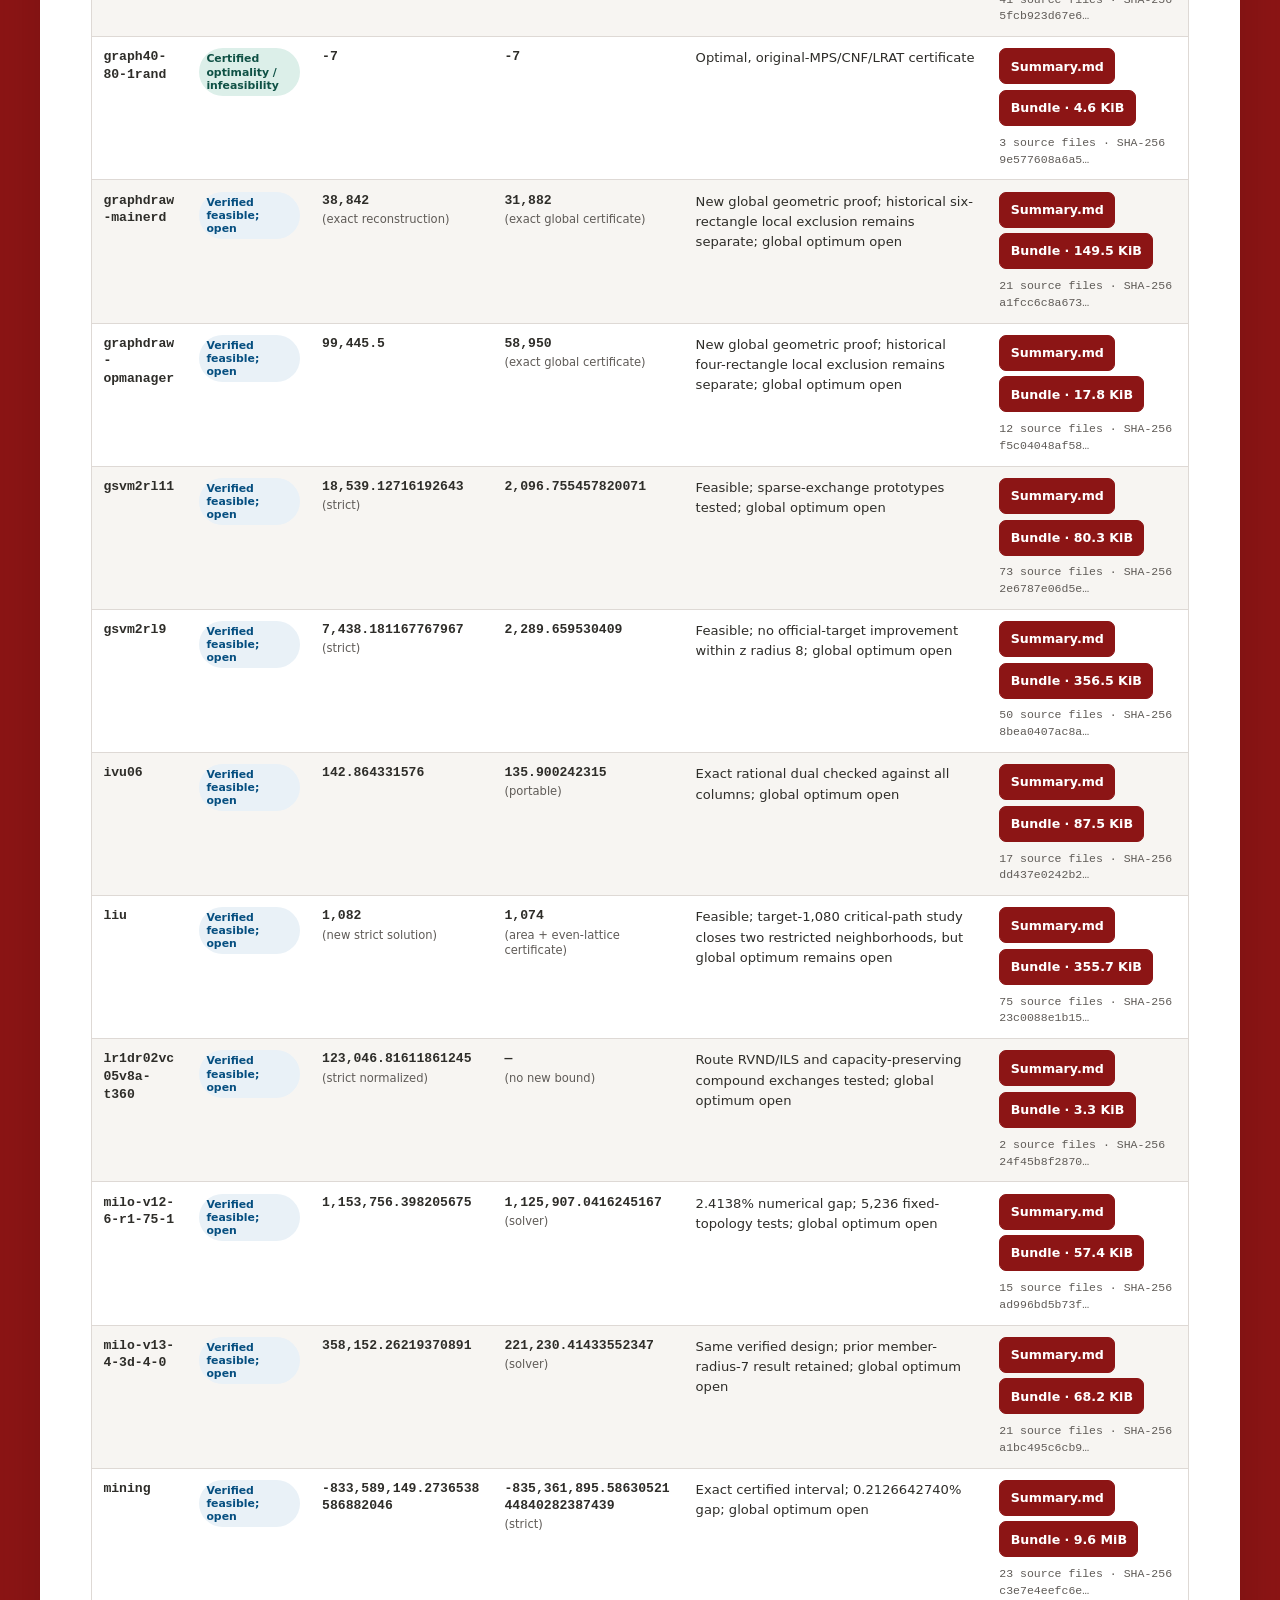
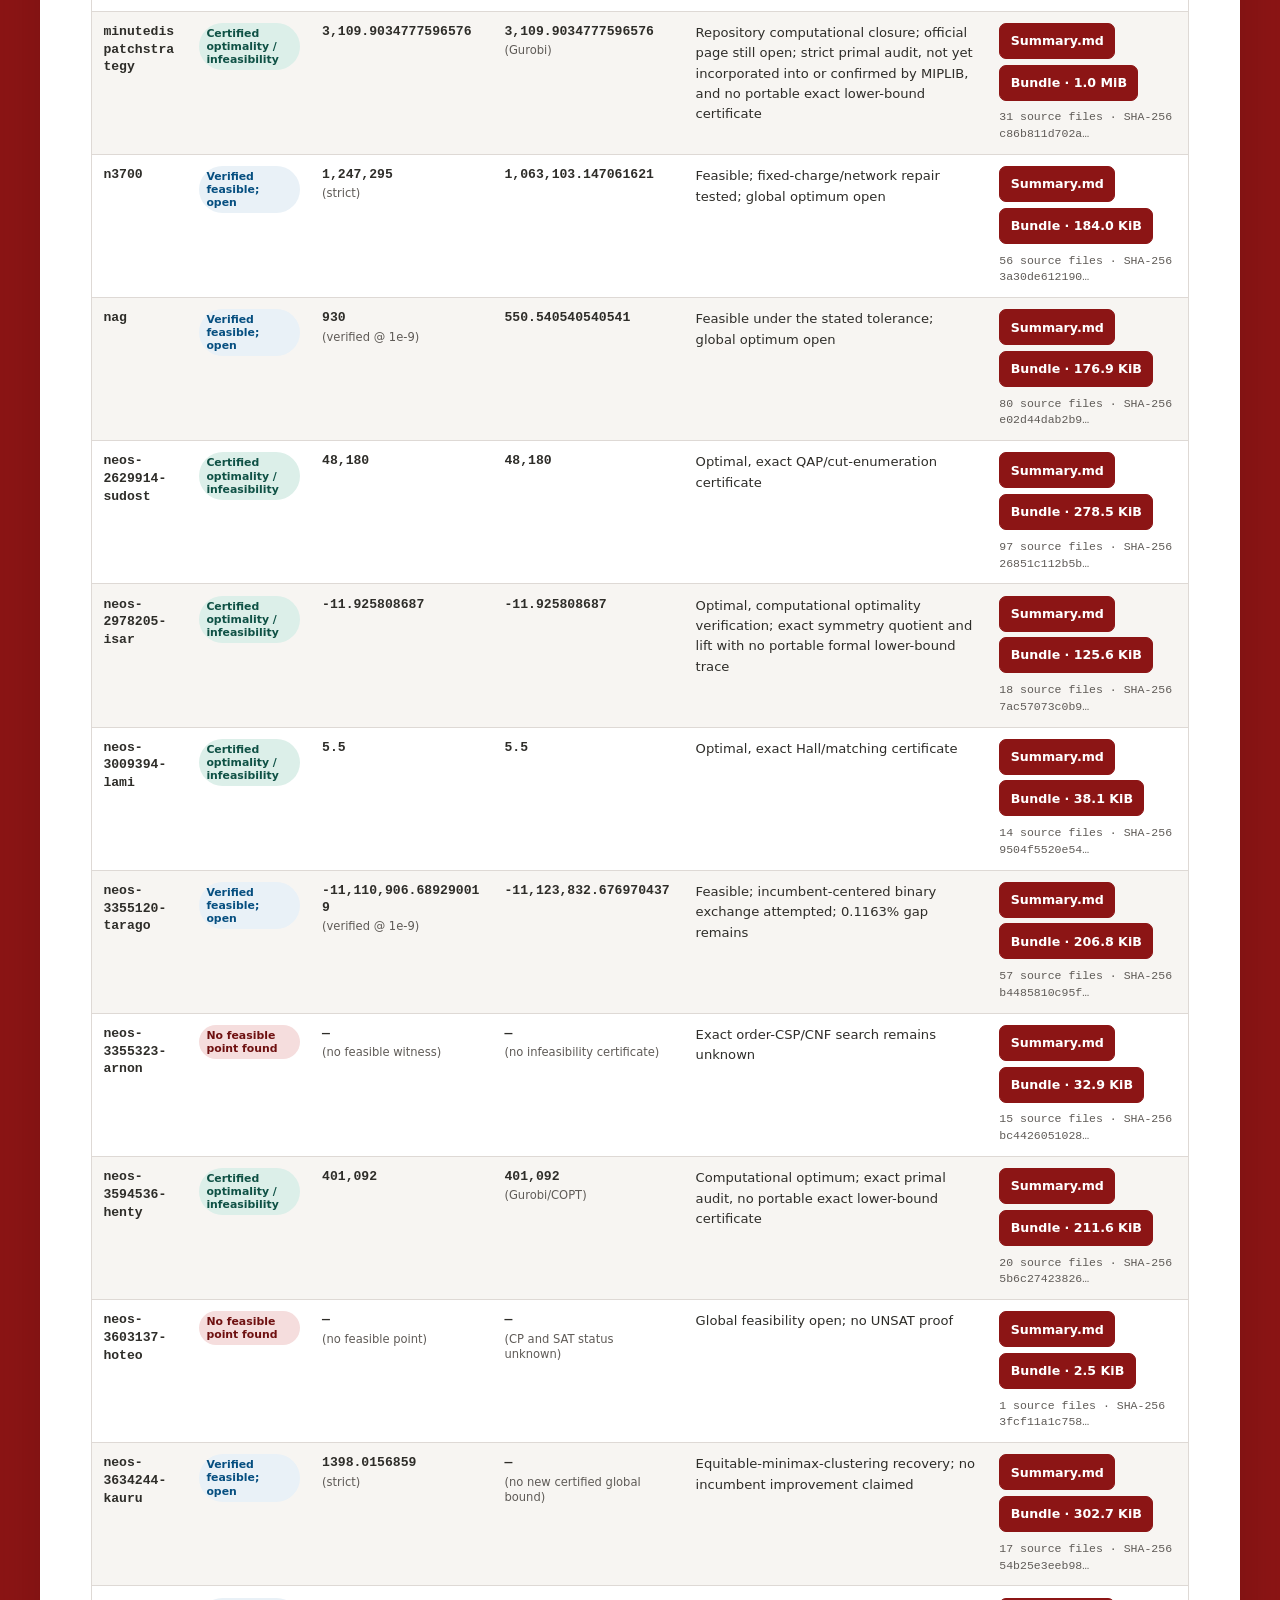
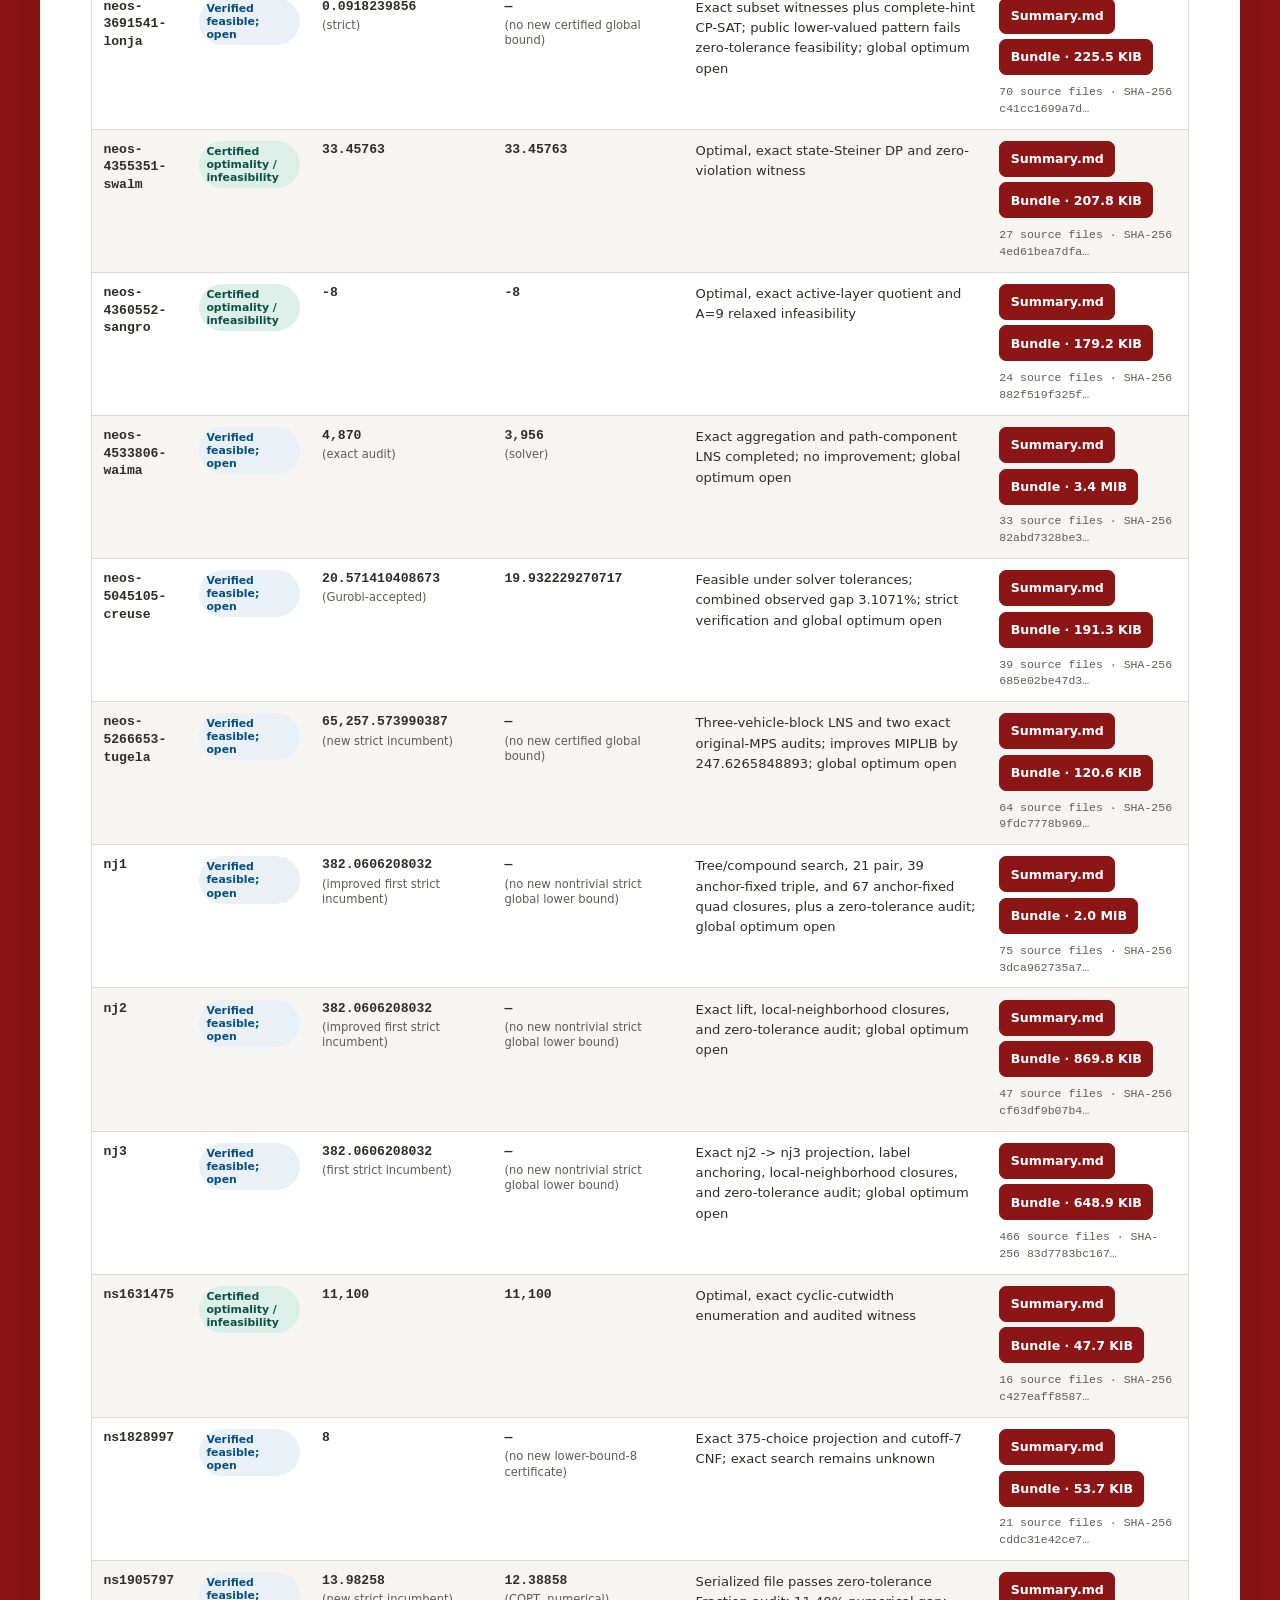
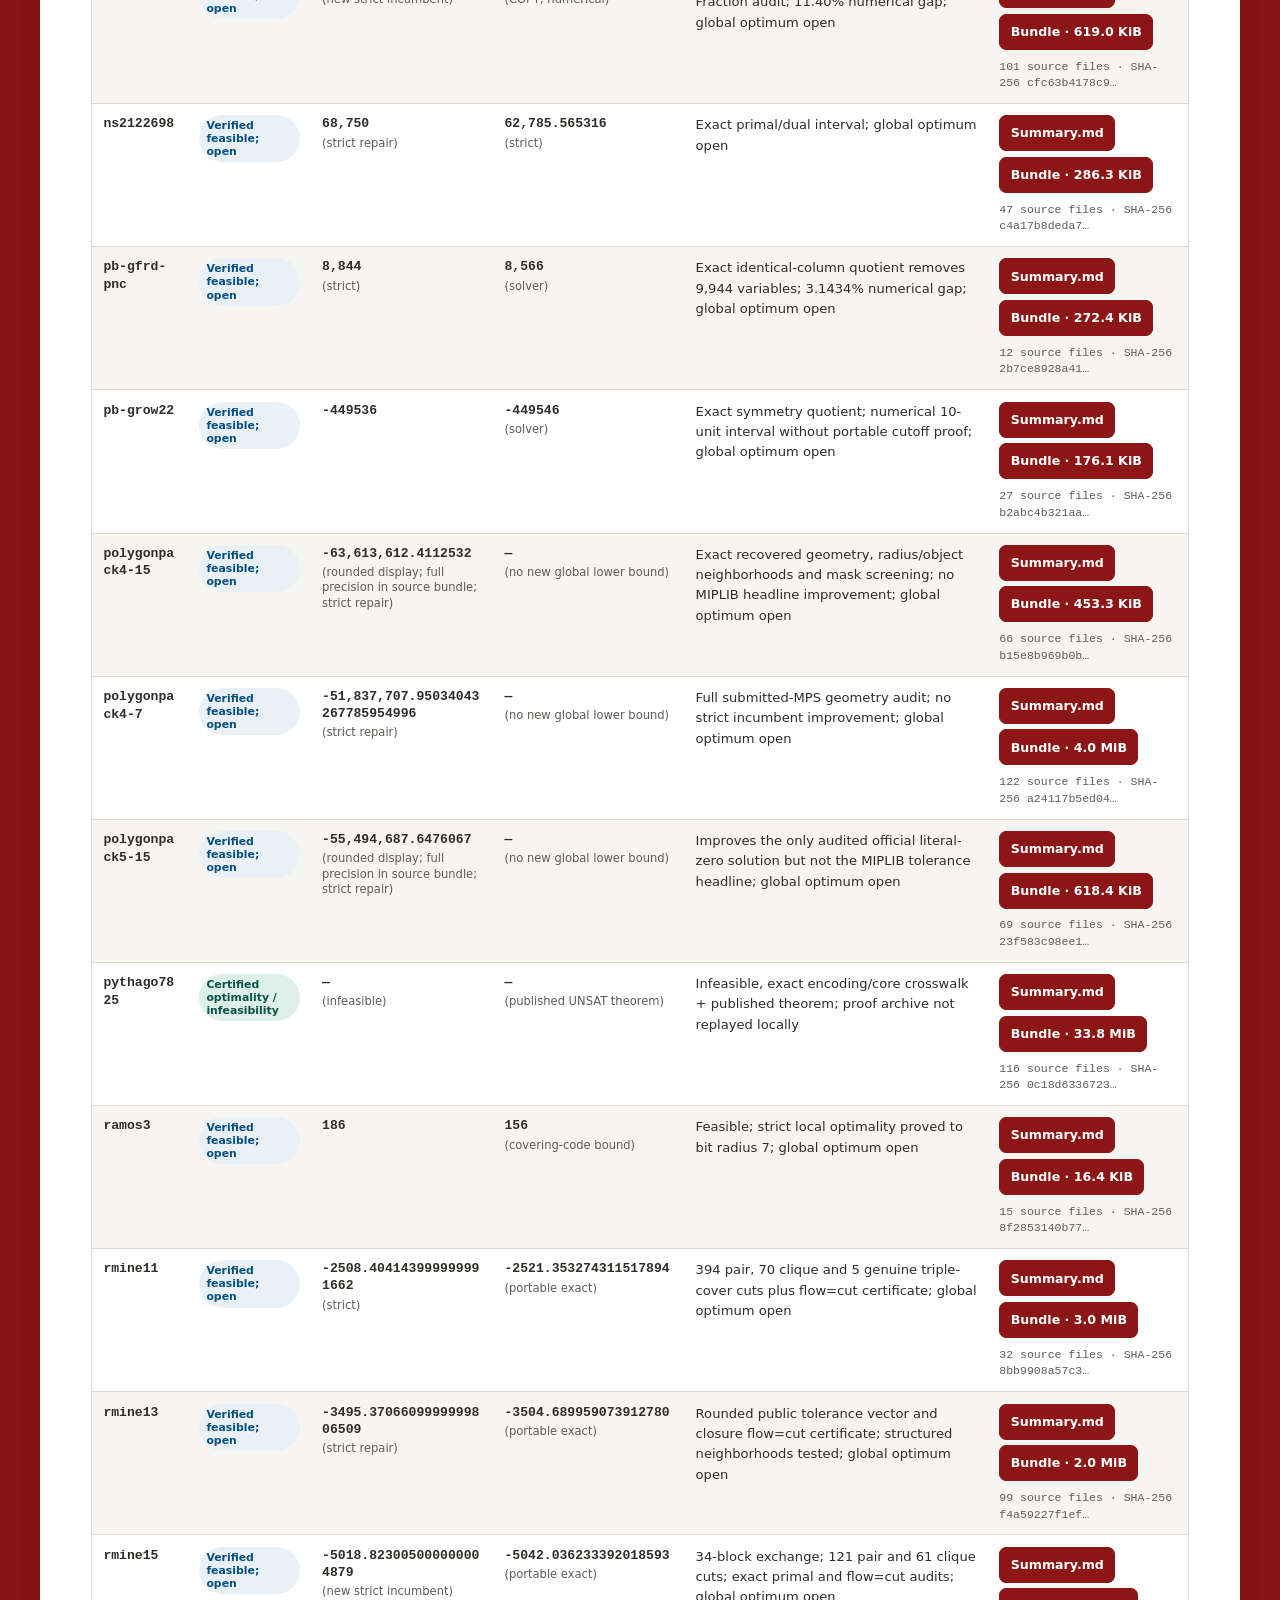
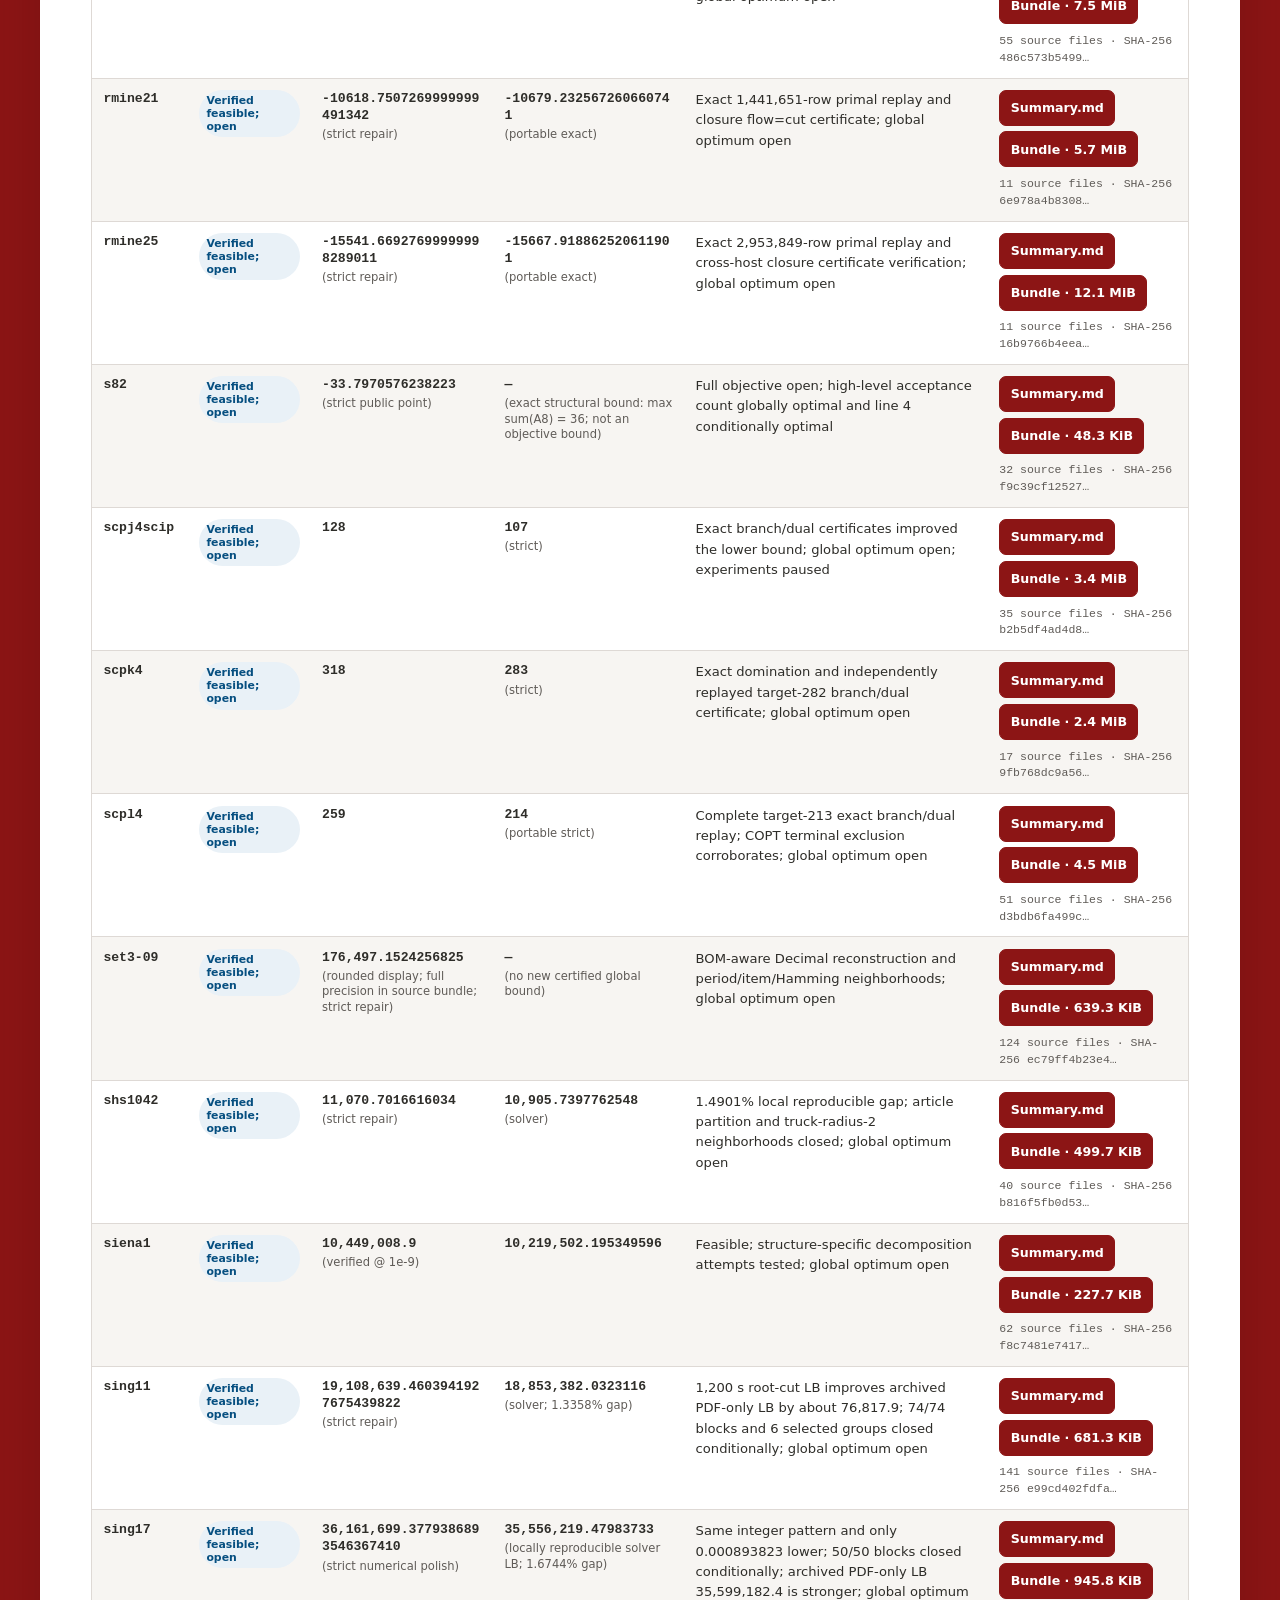
==== commit c345075c: "Update" ====
--- a/instances/index.html
+++ b/instances/index.html
@@ -11,28 +11,28 @@
     gtag('config', 'G-JNJSLE077H');
   </script>
   <meta name="viewport" content="width=device-width, initial-scale=1">
-  <meta name="description" content="Searchable findings and downloadable research bundles for 112 studied open MIPLIB instances.">
-  <title>112 Instance Findings | LLM4MIP</title>
+  <meta name="description" content="Searchable results and downloadable research bundles for 112 studied open MIPLIB instances.">
+  <title>Results for 112 Open MIPLIB Instances | LLM4MIP</title>
   <link rel="stylesheet" href="../assets/site.css">
 </head>
 <body>
   <a class="skip-link" href="#main">Skip to main content</a>
   <header class="site-header">
     <nav class="nav-wrap" aria-label="Primary navigation">
-      <a class="brand" href="../">LLM4MIP <small>Evidence before claims</small></a>
+      <a class="brand" href="../">LLM4MIP <small>Verified computational results</small></a>
       <div class="nav-links">
         <a href="./" aria-current="page">112 instances</a>
-        <a href="../skill/">Skill experiment</a>
-        <a href="../solver-replacement/">Replace solvers?</a>
+        <a href="../skill/">Skill comparison</a>
+        <!-- Temporarily hidden: <a href="../solver-replacement/">Replace solvers?</a> -->
         <!-- Temporarily hidden: <a href="../technical-report.pdf">Report</a> -->
         <button class="nav-placeholder" type="button" disabled aria-label="Technical report upcoming">Technical report upcoming</button>
       </div>
     </nav>
     <div class="hero">
       <div class="hero-inner">
-        <p class="eyebrow">Deep dive 01 · complete campaign catalogue</p>
-        <h1>112 instances, one auditable index</h1>
-        <p class="dek">Every studied current-open instance has a concise finding summary and a compressed bundle of the related research materials copied from its archive.</p>
+        <p class="eyebrow">Deep dive 01 · complete benchmark catalogue</p>
+        <h1>Results for 112 open MIPLIB instances</h1>
+        <p class="dek">Every studied current-open instance has a concise result summary and a compressed bundle of the related computational materials.</p>
       </div>
     </div>
   </header>
@@ -43,47 +43,29 @@
         <div class="section-head">
           <div>
             <p class="eyebrow" style="color:#8c1515">Snapshot</p>
-            <h2 id="snapshot-heading">What the campaign established</h2>
+            <h2 id="snapshot-heading">Benchmark results by optimization status</h2>
           </div>
-          <p>Click a segment to filter the catalogue. These categories partition all 112 instances.</p>
+          <p>Click a segment to filter the catalogue</p>
         </div>
-        <div class="status-strip" role="group" aria-label="Filter by campaign status">
+        <div class="status-strip" role="group" aria-label="Filter by benchmark outcome">
           <button type="button" data-status-filter="concluded" style="width:26.7857%;background:#176b5b" aria-label="Show 30 instances with certified optimality or infeasibility" aria-pressed="false">30 resolved</button>
-          <button type="button" data-status-filter="verified-open" style="width:66.9643%;background:#006cb8" aria-label="Show 75 verified feasible open instances" aria-pressed="false">75 verified/open</button>
-          <button type="button" data-status-filter="pending" style="width:2.6786%;background:#8A4F00" aria-label="Show 3 pending strict verification" aria-pressed="false">3</button>
+          <button type="button" data-status-filter="verified-open" style="width:67.8571%;background:#006cb8" aria-label="Show 76 verified feasible open instances" aria-pressed="false">76 verified/open</button>
+          <button type="button" data-status-filter="numeric-optimal" style="width:1.7857%;background:#8A4F00" aria-label="Show 2 instances that are numerically optimal up to 1e-10 tolerance" aria-pressed="false">2</button>
           <button type="button" data-status-filter="no-feasible" style="width:3.5714%;background:#8c1515" aria-label="Show 4 instances with no feasible point found" aria-pressed="false">4</button>
         </div>
         <div class="legend legend-4">
           <div class="legend-item"><span class="swatch" style="background:#176b5b"></span><span>Certified optimality / infeasibility</span><strong>30</strong></div>
-          <div class="legend-item"><span class="swatch" style="background:#006cb8"></span><span>Verified feasible; open</span><strong>75</strong></div>
-          <div class="legend-item"><span class="swatch" style="background:#8A4F00"></span><span>Pending strict verification</span><strong>3</strong></div>
+          <div class="legend-item"><span class="swatch" style="background:#006cb8"></span><span>Verified feasible; open</span><strong>76</strong></div>
+          <div class="legend-item"><span class="swatch" style="background:#8A4F00"></span><span>Numerically optimal up to 1e-10 tolerance</span><strong>2</strong></div>
           <div class="legend-item"><span class="swatch" style="background:#8c1515"></span><span>No feasible point found</span><strong>4</strong></div>
         </div>
         <p class="note">The 30 resolved instances comprise 28 with certified optimality and two with certified infeasibility. “Open” means global optimality remains unresolved; local optimality, stronger bounds, or incumbent improvements may still be substantial.</p>
       </section>
 
-      <section class="section" aria-labelledby="setup-heading">
-        <div class="section-head">
-          <div>
-            <p class="eyebrow" style="color:#8c1515">Simplified experiment setup</p>
-            <h2 id="setup-heading">The same four gates for every claim</h2>
-          </div>
-        </div>
-        <div class="workflow">
-          <article><h3>Freeze</h3><p>Record the untouched model, baseline, objective convention, and acceptance tolerance.</p></article>
-          <article><h3>Understand</h3><p>Profile the matrix and formulate at least two falsifiable structural hypotheses.</p></article>
-          <article><h3>Test</h3><p>Run bounded primal, dual, reduction, enumeration, or certificate experiments.</p></article>
-          <article><h3>Verify</h3><p>Map survivors back to the original MPS and report only the evidence grade earned.</p></article>
-        </div>
-        <div class="callout blue">
-          <p><strong>Bundle policy:</strong> each archive retains reports, scripts, artifacts, public solutions, derived proof models, logs, runs, and proof traces present in the instance directory. Only official raw <span class="mono">input/*.mps*</span> files are omitted; their sizes and SHA-256 hashes appear in the package manifest. Externally retained files cannot be embedded, and their source notes remain visible. The source license is included. The historical <span class="mono">rmine14</span> calibration is not one of the 112.</p>
-        </div>
-      </section>
-
       <section id="catalogue" class="section" aria-labelledby="catalogue-heading">
         <div class="section-head">
           <div>
-            <p class="eyebrow" style="color:#8c1515">Finding archive</p>
+            <p class="eyebrow" style="color:#8c1515">Instance results</p>
             <h2 id="catalogue-heading">Search all instances</h2>
           </div>
           <a href="instances.json">Download catalogue JSON</a>
@@ -94,12 +76,12 @@
             <input id="instance-search" type="search" placeholder="Try “parity”, “strict incumbent”, or “fhnw”" autocomplete="off">
           </div>
           <div class="field">
-            <label for="instance-filter">Campaign status</label>
+            <label for="instance-filter">Benchmark outcome</label>
             <select id="instance-filter">
               <option value="all">All 112</option>
               <option value="concluded">Certified optimality / infeasibility (30)</option>
-              <option value="verified-open">Verified feasible; open (75)</option>
-              <option value="pending">Pending strict verification (3)</option>
+              <option value="verified-open">Verified feasible; open (76)</option>
+              <option value="numeric-optimal">Numerically optimal up to 1e-10 tolerance (2)</option>
               <option value="no-feasible">No feasible point found (4)</option>
             </select>
           </div>
@@ -108,17 +90,17 @@
         <p class="scroll-hint">Swipe sideways to see every column.</p>
         <div class="table-wrap" tabindex="0" role="region" aria-label="Scrollable instance results table">
           <table class="results-table">
-            <thead><tr><th>Instance</th><th>Status</th><th>Primal bound / feasibility</th><th>Dual bound / certificate</th><th>Optimization status and evidence</th><th>Files</th></tr></thead>
+            <thead><tr><th scope="col">Instance</th><th scope="col">Status</th><th scope="col">Primal bound</th><th scope="col">Dual bound</th><th scope="col">Optimization result and verification</th><th scope="col">Files</th></tr></thead>
             <tbody id="instance-body"></tbody>
           </table>
         </div>
         <noscript><p class="noscript">The searchable table requires JavaScript. Download <a href="instances.json">the full JSON catalogue</a>, which contains every summary and archive path.</p></noscript>
       </section>
 
-      <section class="section" aria-labelledby="scope-heading">
-        <h2 id="scope-heading">Evidence boundary</h2>
+      <!-- <section class="section" aria-labelledby="scope-heading">
+        <h2 id="scope-heading">Verification scope</h2>
         <p>These pages describe the repository snapshot, not the live MIPLIB leaderboard. The source base is commit <span class="mono">89a8abd</span> plus the disclosed 18 September reconciliation reviews. Some exact traces are retained externally by hash, some resolved-instance results depend on published theorems, and five retain floating-point or commercial-solver dependence. Each summary leads with the reconciled current status even when older logs are preserved in its bundle.</p>
-      </section>
+      </section> -->
     </div>
   </main>
 
--- a/assets/site.css
+++ b/assets/site.css
@@ -72,9 +72,18 @@
 .motivation-summary { padding: clamp(1rem, 2.5vw, 1.4rem); border-left: 5px solid var(--cardinal); background: var(--soft-red); }
 .motivation-summary p { max-width: 980px; margin: 0; color: #493c39; font-size: clamp(1rem, 1.7vw, 1.15rem); line-height: 1.62; }
 .motivation-summary p + p { margin-top: 1rem; }
+.central-question { margin: 1rem 0 0; padding: clamp(1.1rem, 2.5vw, 1.5rem); border: 2px solid var(--cardinal); background: #fff; color: var(--ink); text-align: center; box-shadow: 0 8px 20px rgba(55, 7, 7, 0.08); }
+.central-question span { display: block; color: var(--cardinal); font: 750 0.72rem/1.2 ui-monospace, SFMono-Regular, Menlo, monospace; letter-spacing: 0.14em; text-transform: uppercase; }
+.central-question strong { display: block; max-width: 930px; margin: 0.45rem auto 0; font: 800 clamp(1.15rem, 2.1vw, 1.6rem)/1.3 Arial, Helvetica, sans-serif; letter-spacing: -0.02em; }
+.central-question + .motivation-summary { margin-top: 1rem; }
 .main-conclusion { margin-top: 1rem; padding: clamp(1.15rem, 3vw, 1.75rem); border: 2px solid var(--cardinal); background: var(--cardinal); color: #fff; text-align: center; box-shadow: 0 10px 25px rgba(55, 7, 7, 0.16); }
 .main-conclusion span { display: block; color: var(--sand); font: 750 0.72rem/1.2 ui-monospace, SFMono-Regular, Menlo, monospace; letter-spacing: 0.14em; text-transform: uppercase; }
-.main-conclusion strong { display: block; max-width: 880px; margin: 0.45rem auto 0; font: 800 clamp(1.35rem, 3vw, 2rem)/1.2 Arial, Helvetica, sans-serif; letter-spacing: -0.02em; }
+.main-conclusion strong { display: block; max-width: 1000px; margin: 0.45rem auto 0; font: 800 clamp(1.2rem, 2.3vw, 1.75rem)/1.22 Arial, Helvetica, sans-serif; letter-spacing: -0.02em; }
+.skill-download-callout { display: grid; grid-template-columns: minmax(0, 1fr) auto; gap: 1.25rem; align-items: center; margin-top: 1rem; padding: clamp(1.1rem, 2.5vw, 1.45rem); border: 1px solid var(--line); border-left: 5px solid var(--cardinal); background: var(--wash); }
+.skill-download-callout .eyebrow { margin-bottom: 0.45rem; color: var(--cardinal); }
+.skill-download-callout h2 { margin: 0; font-size: clamp(1.35rem, 2.4vw, 1.85rem); line-height: 1.1; letter-spacing: -0.03em; }
+.skill-download-callout p:last-child { max-width: 760px; margin: 0.65rem 0 0; color: var(--muted); }
+.skill-download-actions { display: flex; flex-wrap: wrap; gap: 0.55rem; justify-content: flex-end; }
 .section { margin-top: 3.6rem; }
 .section:first-child { margin-top: 0; }
 .section-head { display: flex; align-items: end; justify-content: space-between; gap: 1rem; margin-bottom: 1.15rem; }
@@ -88,7 +97,8 @@
 
 .nav-wrap > *, .hero-inner, .content, .section, .section-head > *,
 .metric-grid > *, .page-grid > *, .workflow > *, .download-grid > *,
-.controls > *, .verdict > *, .division > *, .footer-inner > * { min-width: 0; }
+.controls > *, .verdict > *, .division > *, .footer-inner > *,
+.skill-download-callout > *, .skill-download-actions > * { min-width: 0; }
 
 .metric-grid { display: grid; grid-template-columns: repeat(4, minmax(0, 1fr)); gap: 0.75rem; margin-top: -1.65rem; position: relative; z-index: 2; padding: 0 2rem; }
 .metric { min-height: 130px; padding: 1.2rem; border: 1px solid var(--line); border-top: 5px solid var(--cardinal); background: #fff; box-shadow: 0 9px 24px rgba(46,45,41,0.1); }
@@ -108,6 +118,8 @@
 .legend.legend-4 { grid-template-columns: repeat(4, minmax(0, 1fr)); }
 .legend.legend-6 { grid-template-columns: repeat(3, minmax(0, 1fr)); }
 .legend-item { display: grid; min-height: 52px; grid-template-columns: 12px minmax(0, 1fr) minmax(2ch, auto); align-items: start; gap: 0.55rem; padding: 0.58rem 0.65rem; border: 1px solid var(--line); border-radius: 4px; background: #fff; color: var(--muted); font-size: 0.82rem; line-height: 1.35; }
+.compact-legend { gap: 0.45rem; margin-top: 0.75rem; }
+.compact-legend .legend-item { min-height: 0; gap: 0.45rem; padding: 0.44rem 0.55rem; font-size: 0.88rem; line-height: 1.3; }
 .swatch { width: 12px; height: 12px; margin-top: 0.18em; border-radius: 2px; }
 .legend-item strong { justify-self: end; color: var(--ink); font-variant-numeric: tabular-nums; text-align: right; }
 .bar-list { display: grid; gap: 0.75rem; }
@@ -118,10 +130,17 @@
 .bar-value { font-weight: 800; text-align: right; }
 .data-list { margin-top: 1.35rem; width: 100%; border-collapse: collapse; font-size: 0.86rem; }
 .data-list th, .data-list td { padding: 0.65rem 0.72rem; border-top: 1px solid var(--line); text-align: left; vertical-align: top; }
-.data-list th { color: var(--muted); font-size: 0.72rem; letter-spacing: 0.06em; text-transform: uppercase; }
+.data-list thead th { color: var(--muted); font-size: 0.72rem; letter-spacing: 0.06em; text-transform: uppercase; }
+.data-list tbody th { font-weight: 750; }
+.data-list.has-explanations { table-layout: fixed; }
+.data-list.has-explanations th:first-child { width: 30%; }
+.data-list.has-explanations th:nth-child(2) { width: 4.2rem; text-align: center; }
+.data-list.has-explanations td:nth-child(2) { font-weight: 800; text-align: center; font-variant-numeric: tabular-nums; }
+.measure-explanation { color: var(--muted); line-height: 1.45; }
 
 .page-grid { display: grid; grid-template-columns: repeat(3, minmax(0, 1fr)); gap: 0.8rem; }
-.page-card { display: flex; min-height: 265px; flex-direction: column; padding: 1.35rem; border: 1px solid var(--line); border-top: 6px solid var(--cardinal); background: #fff; }
+.page-grid-two { grid-template-columns: repeat(2, minmax(0, 1fr)); }
+.page-card { display: flex; min-height: 175px; flex-direction: column; padding: 1.35rem; border: 1px solid var(--line); border-top: 6px solid var(--cardinal); background: #fff; }
 .page-card:nth-child(2) { border-top-color: var(--green); }
 .page-card:nth-child(3) { border-top-color: var(--blue); }
 .page-card .number { color: var(--cardinal); font: 750 0.72rem/1 ui-monospace, SFMono-Regular, Menlo, monospace; letter-spacing: 0.1em; text-transform: uppercase; }
@@ -151,6 +170,9 @@
 .results-table tbody tr:nth-child(even) { background: var(--wash); }
 .results-table tbody tr:hover { background: var(--soft-red); }
 .results-table .instance-name { font: 750 0.82rem/1.35 ui-monospace, SFMono-Regular, Menlo, monospace; overflow-wrap: anywhere; }
+.results-table .measure-cell { min-width: 10.5rem; }
+.measure-value { display: block; color: var(--ink); font: 750 0.82rem/1.3 ui-monospace, SFMono-Regular, Menlo, monospace; font-variant-numeric: tabular-nums; overflow-wrap: anywhere; }
+.measure-note { display: block; margin-top: 0.2rem; color: var(--muted); font-size: 0.72rem; line-height: 1.35; }
 .results-table .finding { min-width: 240px; }
 .result-links { display: flex; flex-wrap: wrap; gap: 0.35rem; min-width: 170px; }
 .result-links a { white-space: nowrap; }
@@ -158,7 +180,7 @@
 .badge { display: inline-block; padding: 0.25rem 0.47rem; border-radius: 999px; background: #eee; color: #332f2d; font-size: 0.68rem; font-weight: 800; line-height: 1.2; }
 .badge.concluded { background: #dcefe9; color: #0f5145; }
 .badge.verified-open { background: #e9f1f7; color: #064f80; }
-.badge.pending { background: #fff1d9; color: #754500; }
+.badge.pending, .badge.numeric-optimal { background: #fff1d9; color: #754500; }
 .badge.no-feasible { background: #f5dddd; color: #6e1010; }
 .status-strip { display: flex; min-height: 52px; margin: 1.2rem 0; border-radius: 4px; overflow: hidden; }
 .status-strip div, .status-strip button { display: grid; place-items: center; min-width: 4px; border: 0; color: #fff; font: inherit; font-weight: 850; font-size: 0.78rem; text-align: center; padding: 0.3rem; cursor: pointer; }
@@ -222,6 +244,7 @@
   .metric { min-height: 118px; padding: 1rem; }
   .metric strong { font-size: 2rem; }
   .page-grid, .workflow, .download-grid, .controls { grid-template-columns: 1fr; }
+  .page-grid-two { grid-template-columns: 1fr; }
   .page-card { min-height: 0; }
   .panel { padding: 1rem; }
   .legend, .legend.legend-4, .legend.legend-6 { grid-template-columns: 1fr; }
@@ -232,6 +255,9 @@
   .bar-track { grid-column: 1 / -1; grid-row: 2; }
   .bar-value { grid-column: 2; grid-row: 1; }
   .section-head, .footer-inner { align-items: flex-start; flex-direction: column; }
+  .skill-download-callout { grid-template-columns: 1fr; }
+  .skill-download-actions { display: grid; grid-template-columns: 1fr; justify-content: stretch; }
+  .skill-download-actions .button { width: 100%; }
   .section-head > a { display: inline-flex; min-height: 44px; align-items: center; }
   .status-strip { display: grid; grid-template-columns: repeat(2, minmax(0, 1fr)); min-height: 0; }
   .status-strip button { width: auto !important; min-height: 44px; }
@@ -248,6 +274,8 @@
   .metric { min-height: 0; }
   .data-list { font-size: 0.8rem; }
   .data-list th, .data-list td { padding: 0.58rem 0.5rem; }
+  .data-list.has-explanations { font-size: 0.77rem; }
+  .data-list.has-explanations th, .data-list.has-explanations td { padding: 0.5rem 0.4rem; }
   .eyebrow { letter-spacing: 0.1em; }
   .section-head h2, .section h2 { font-size: clamp(1.5rem, 8.5vw, 1.95rem); }
   .callout { padding: 0.9rem; }
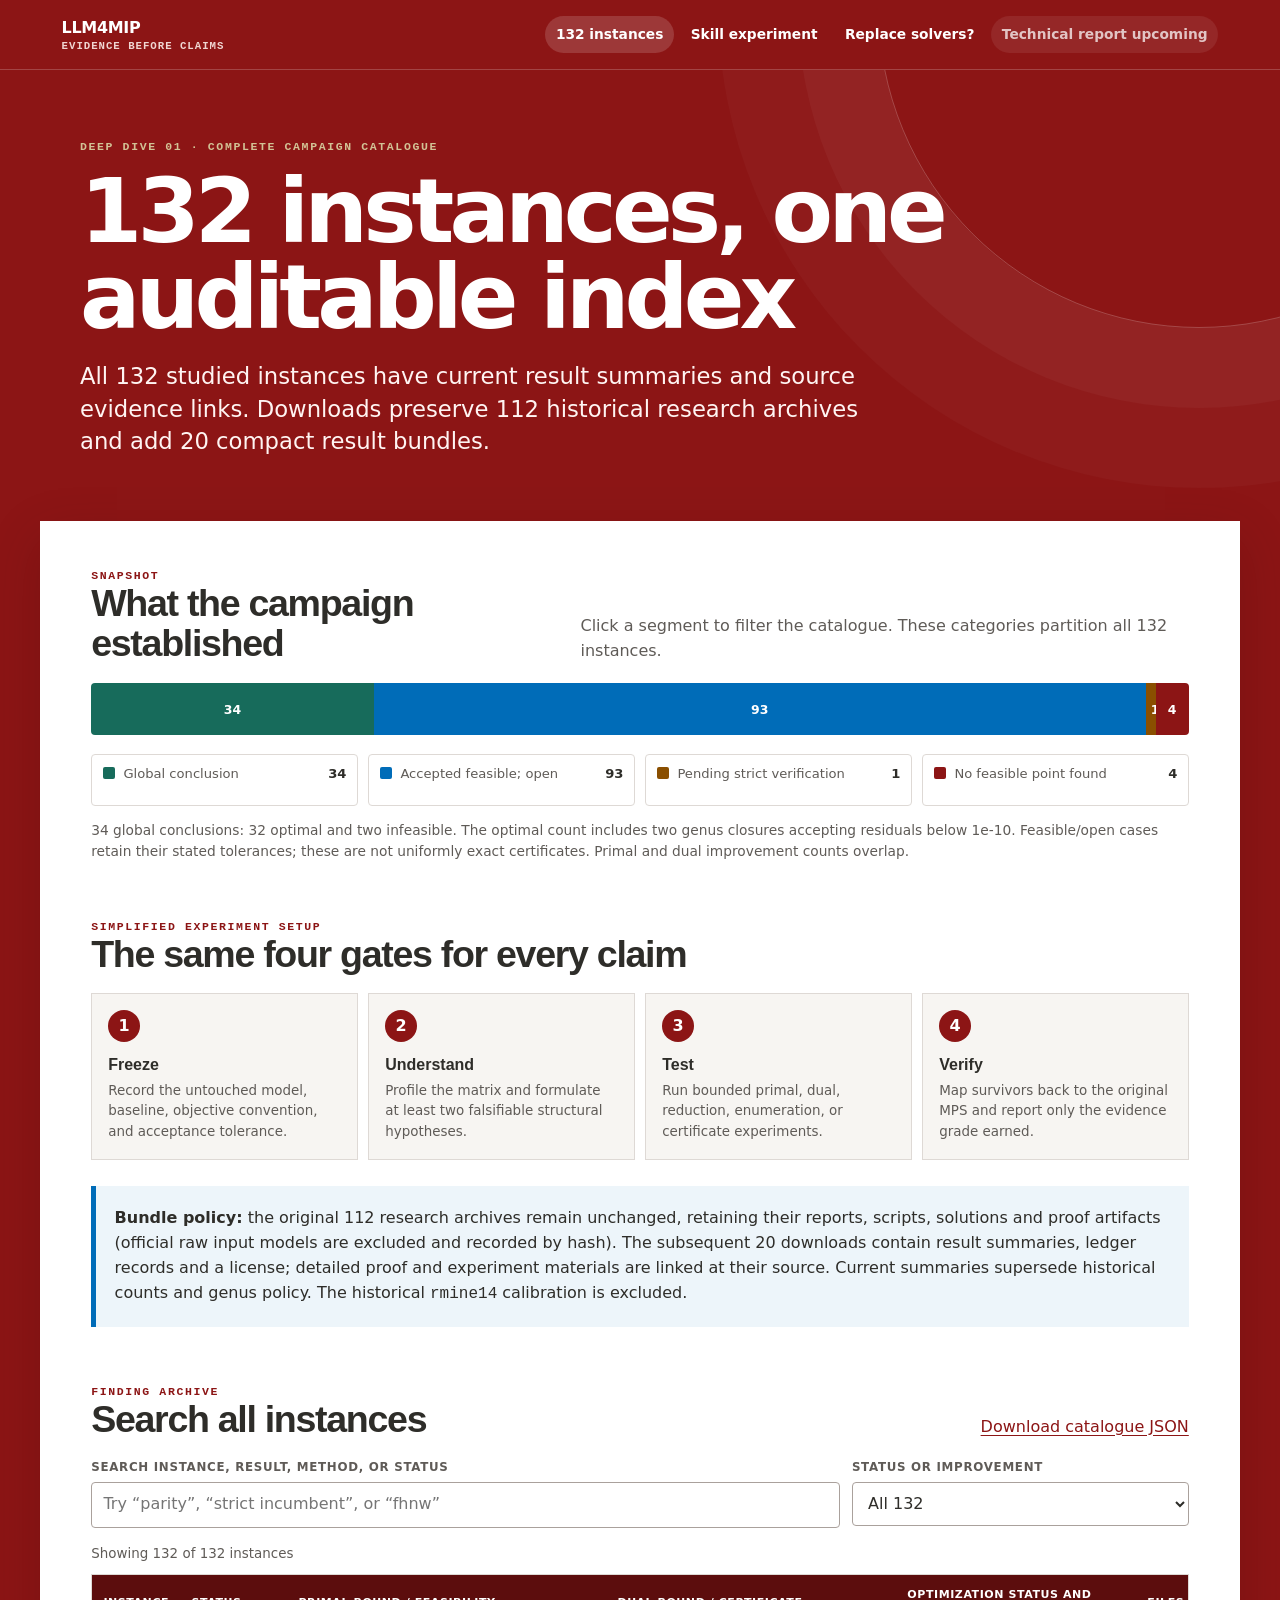
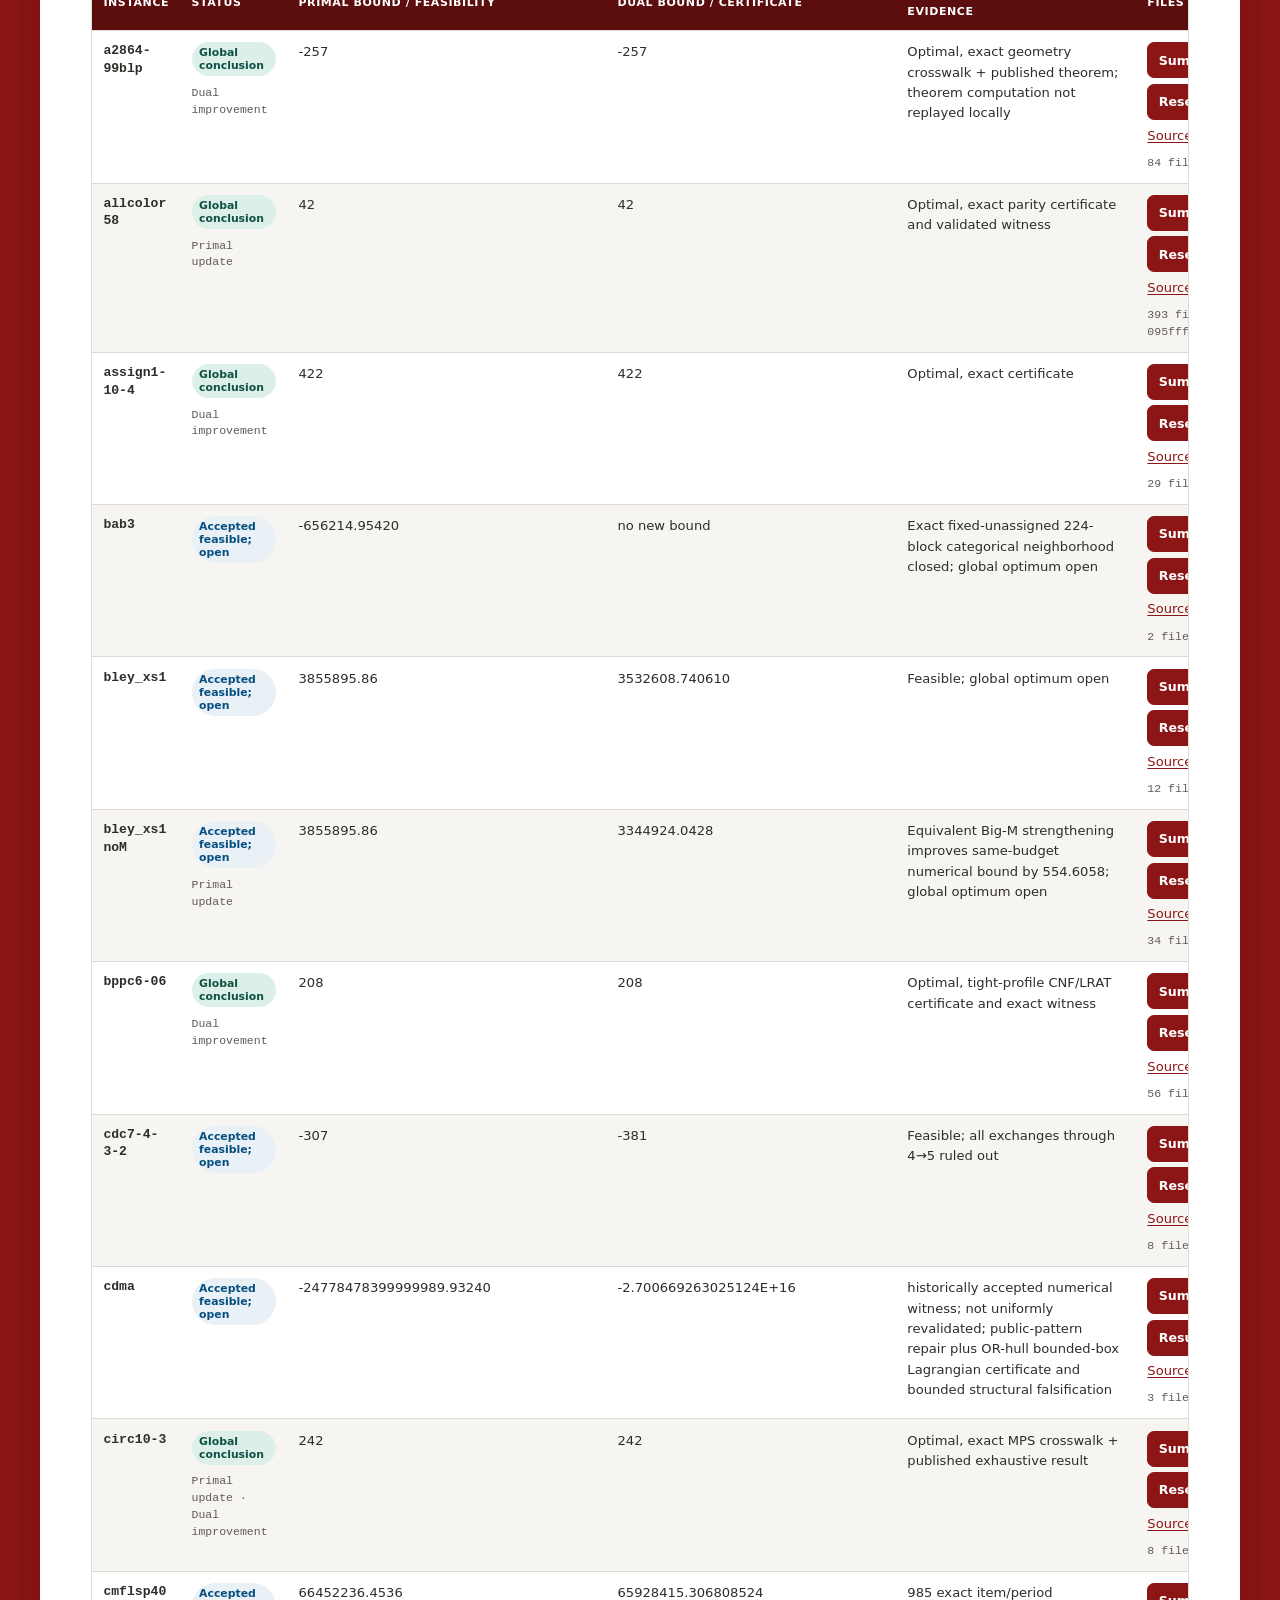
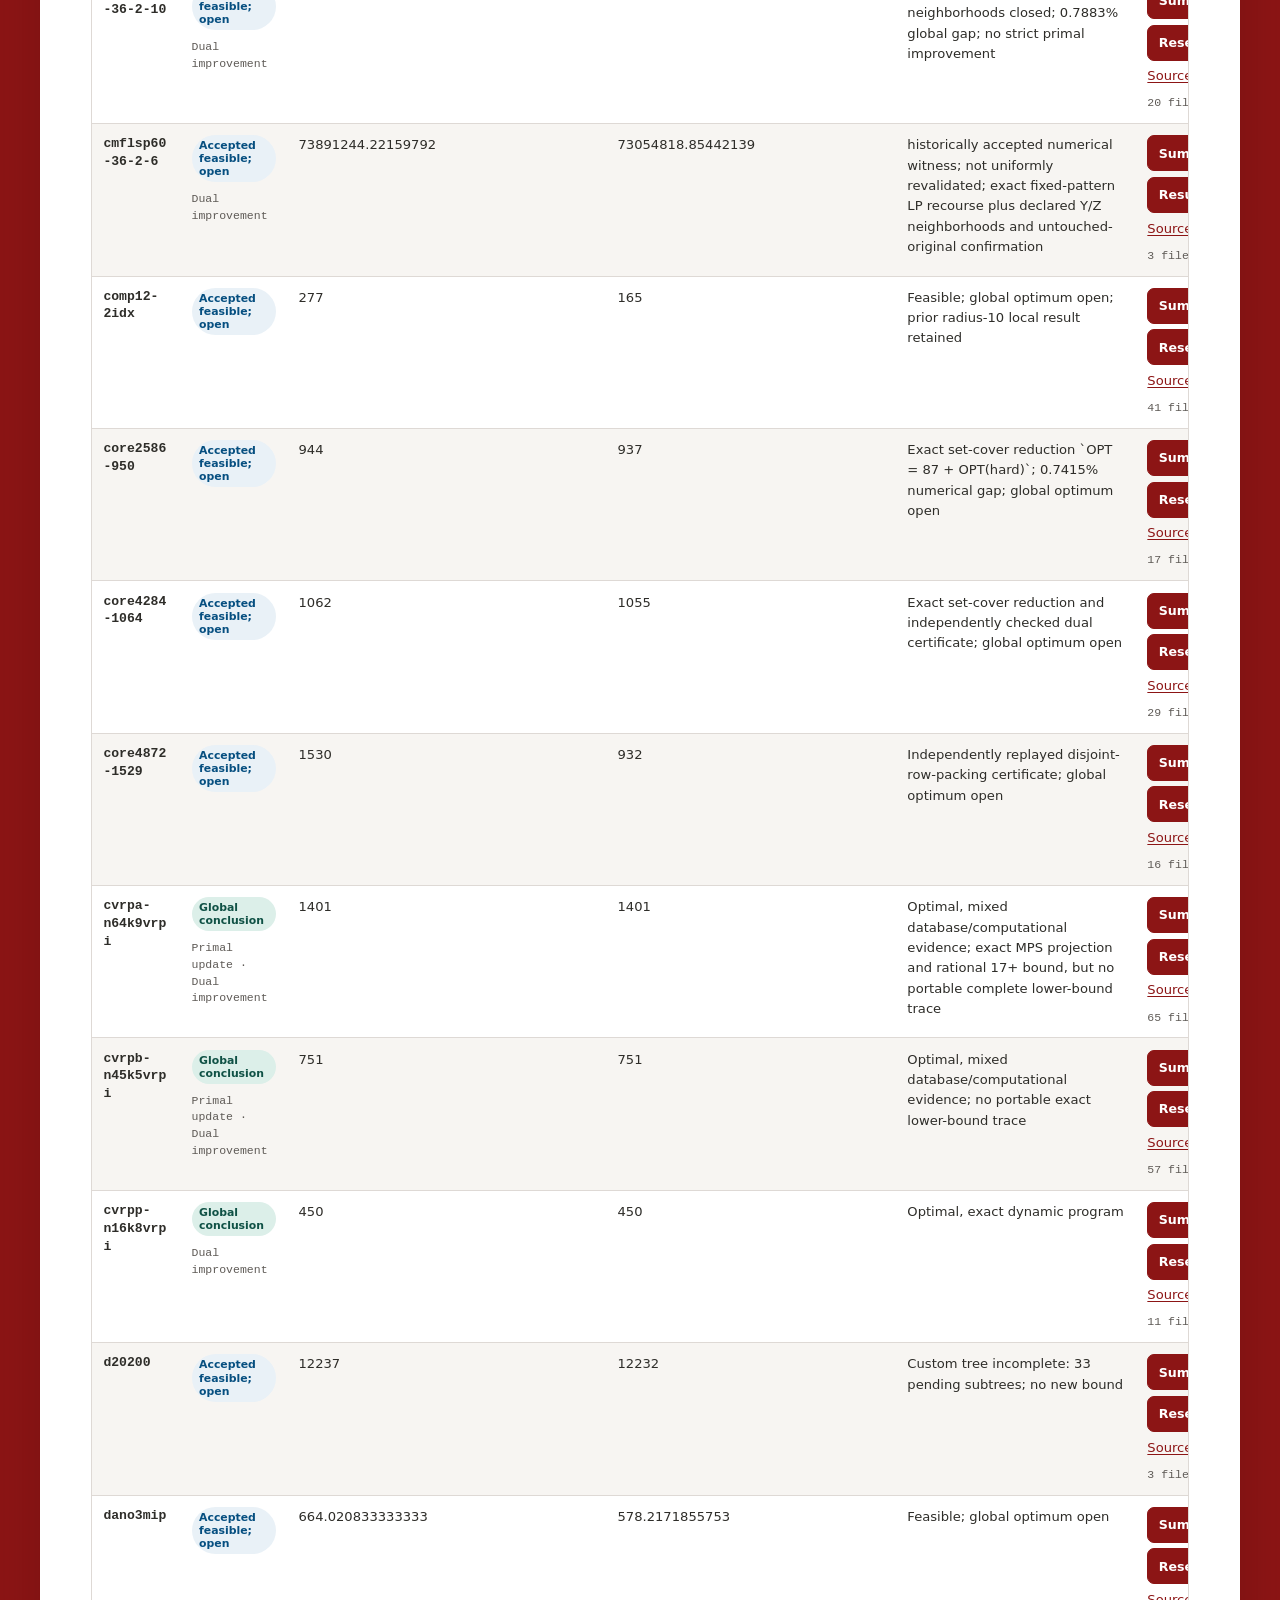
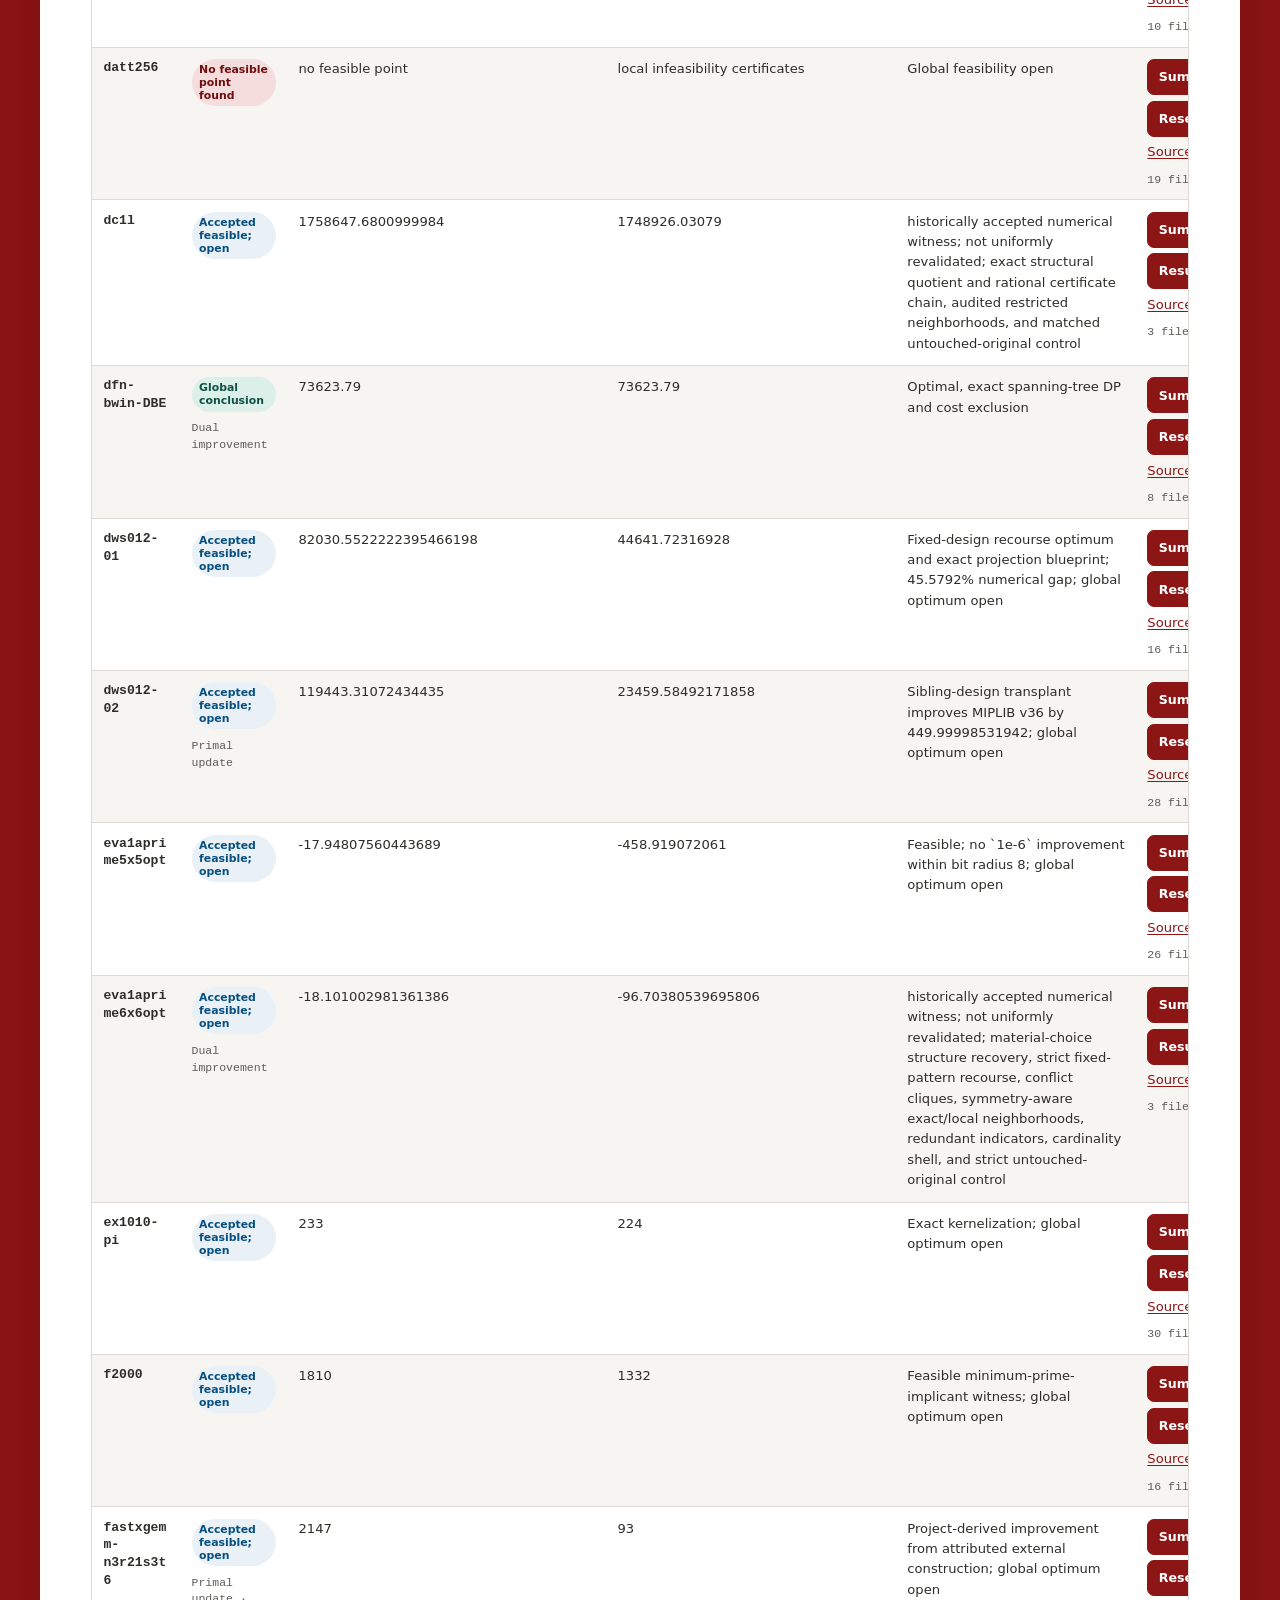
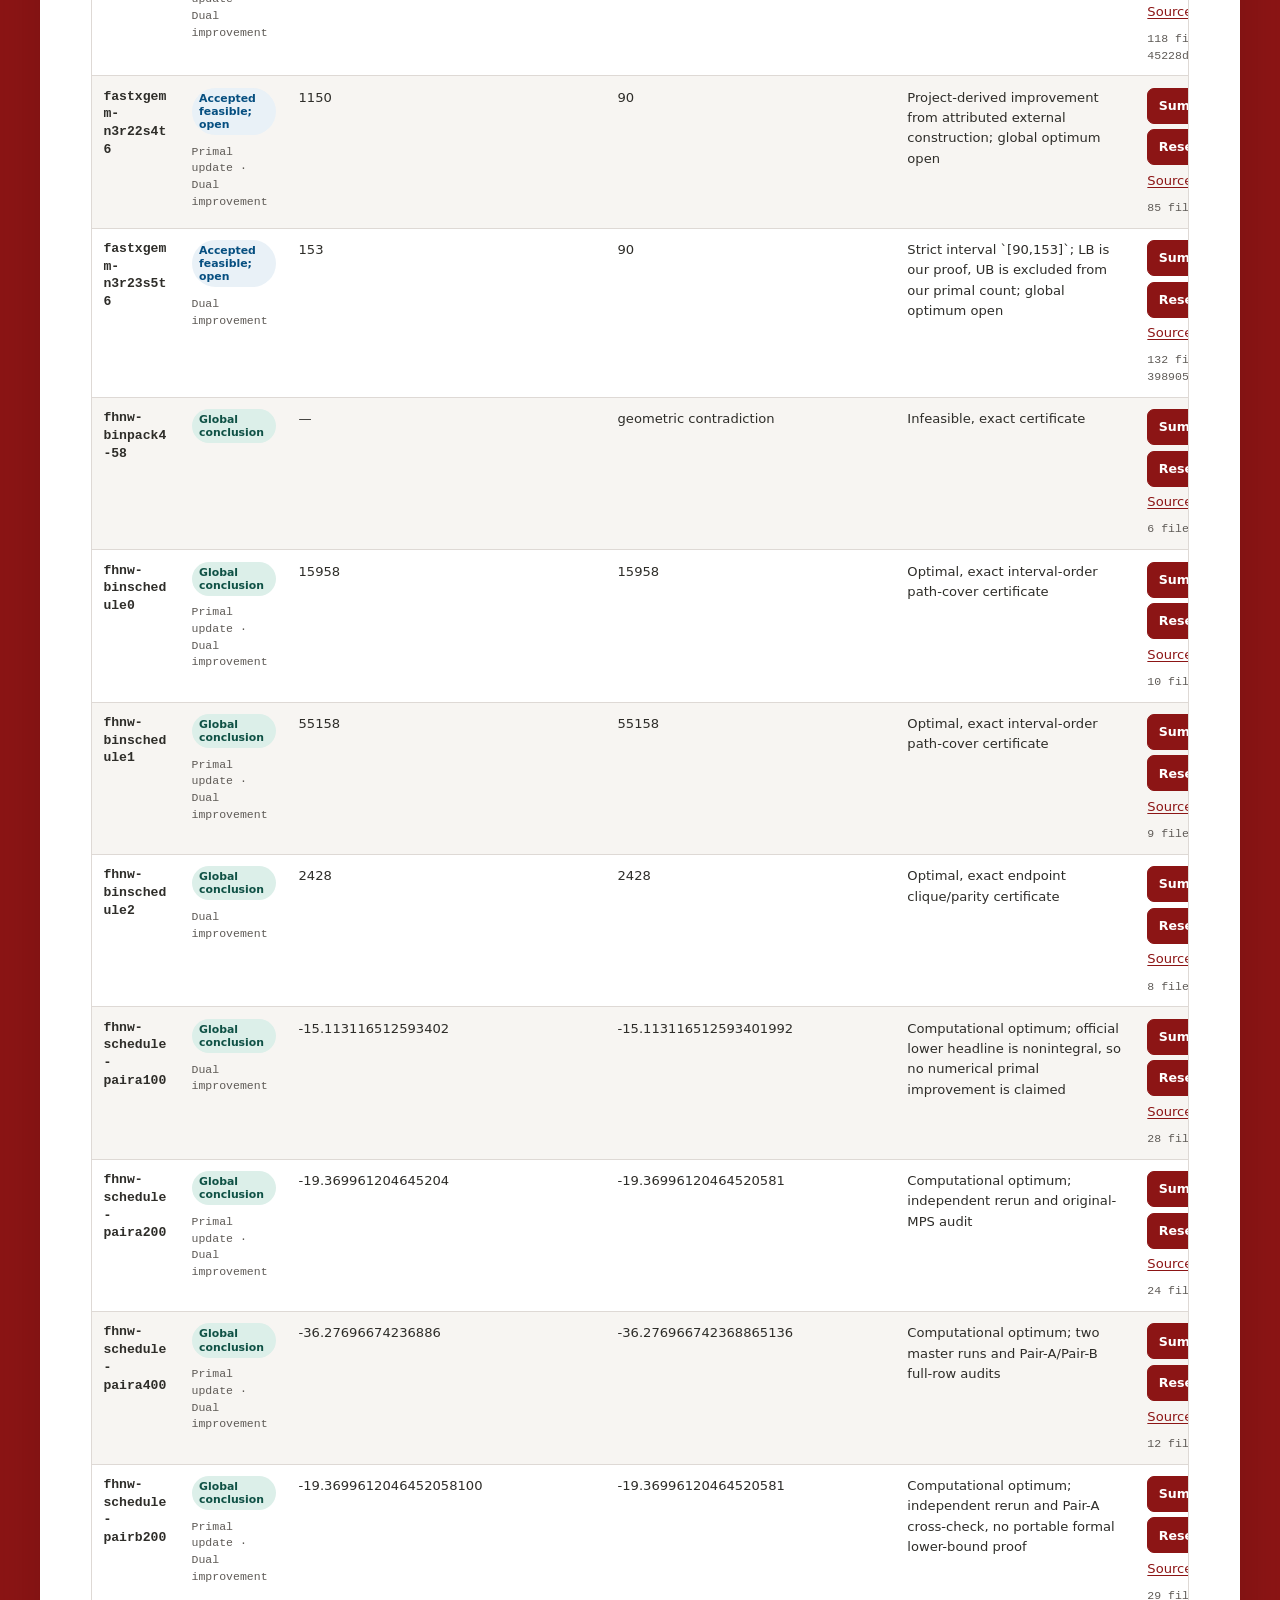
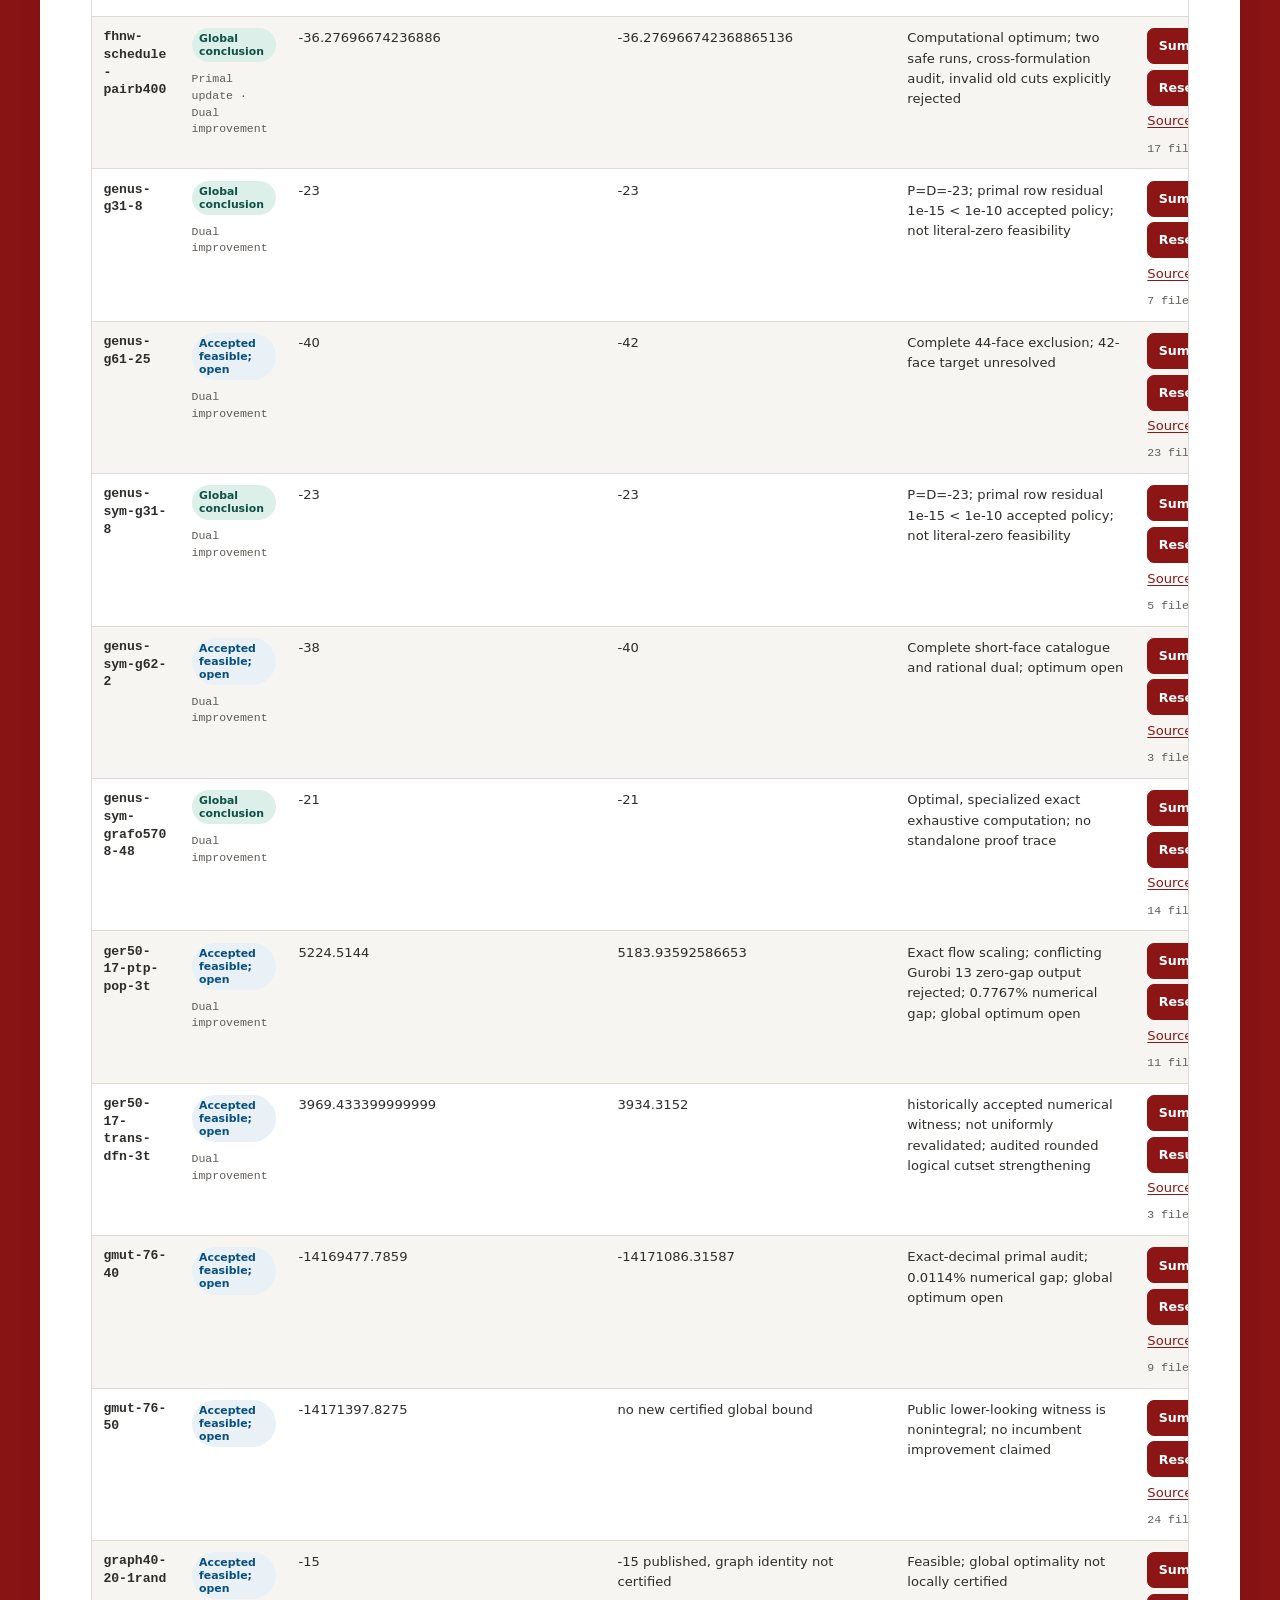
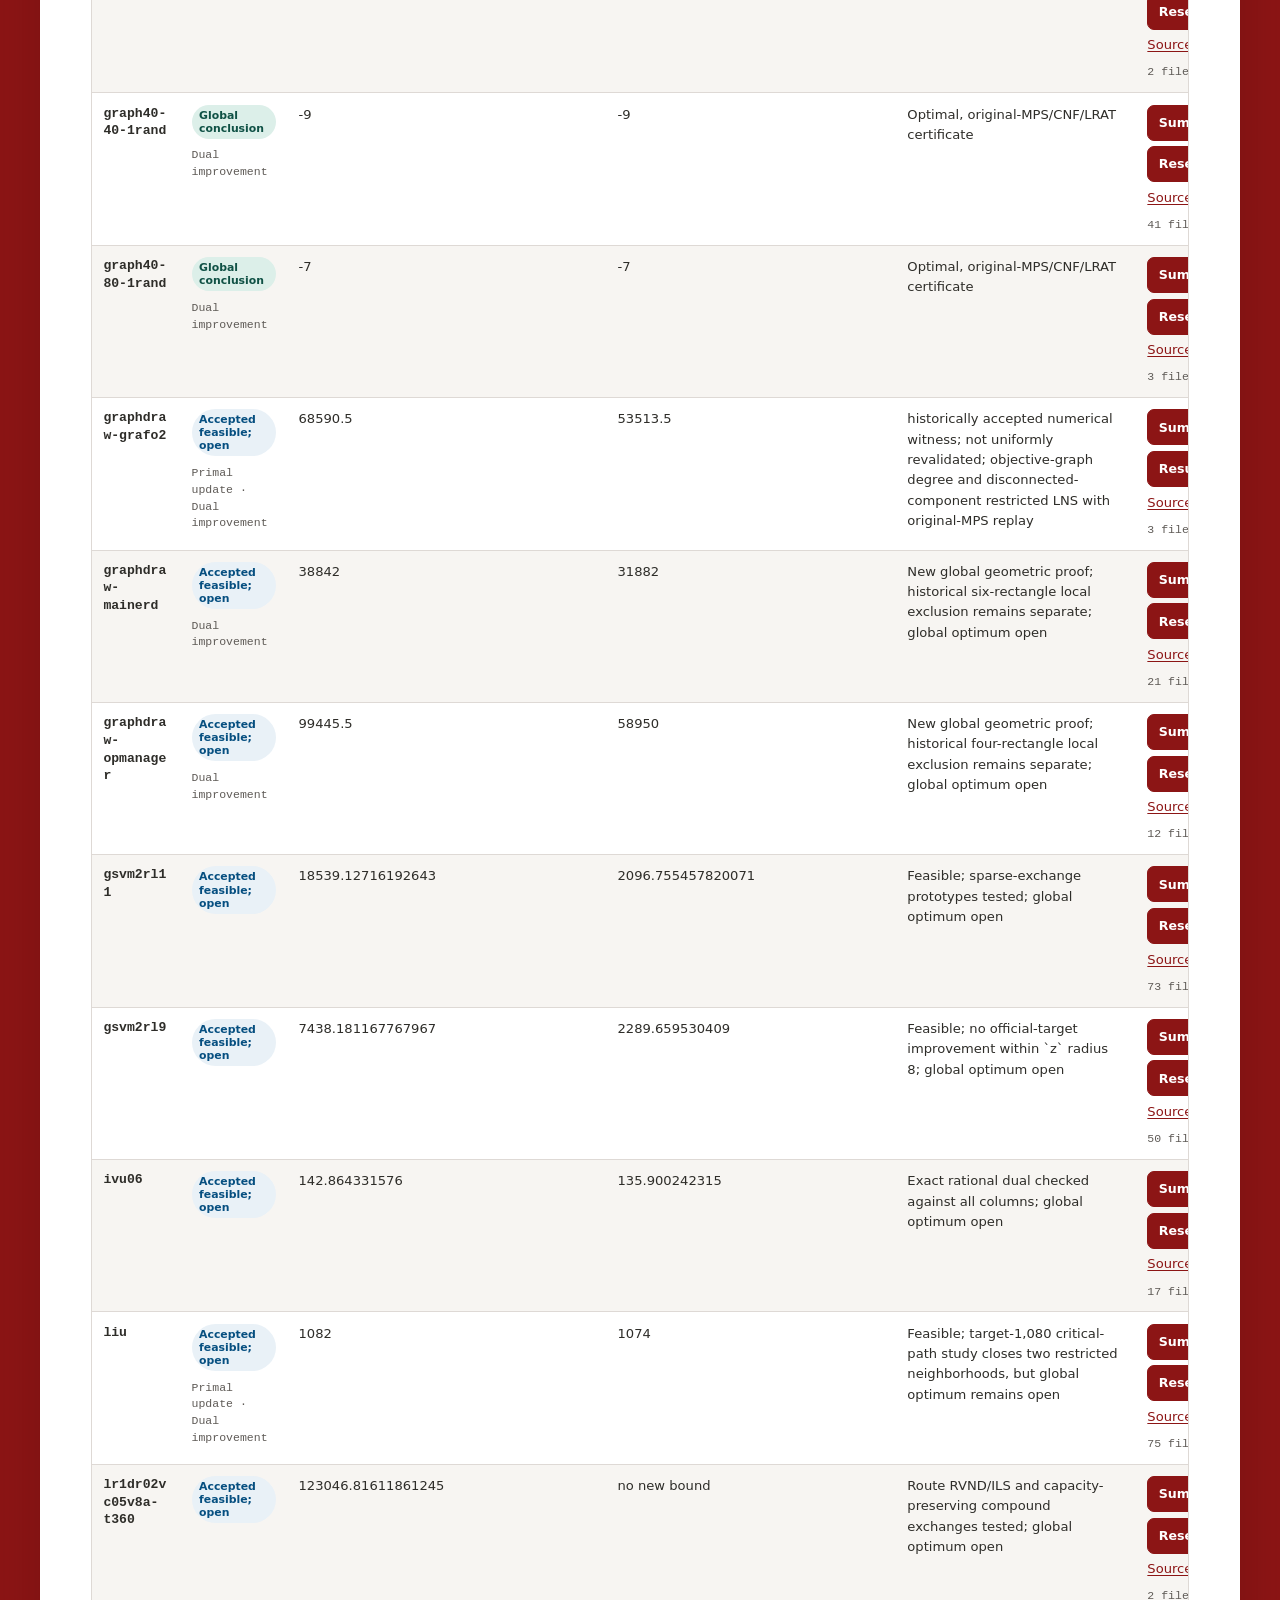
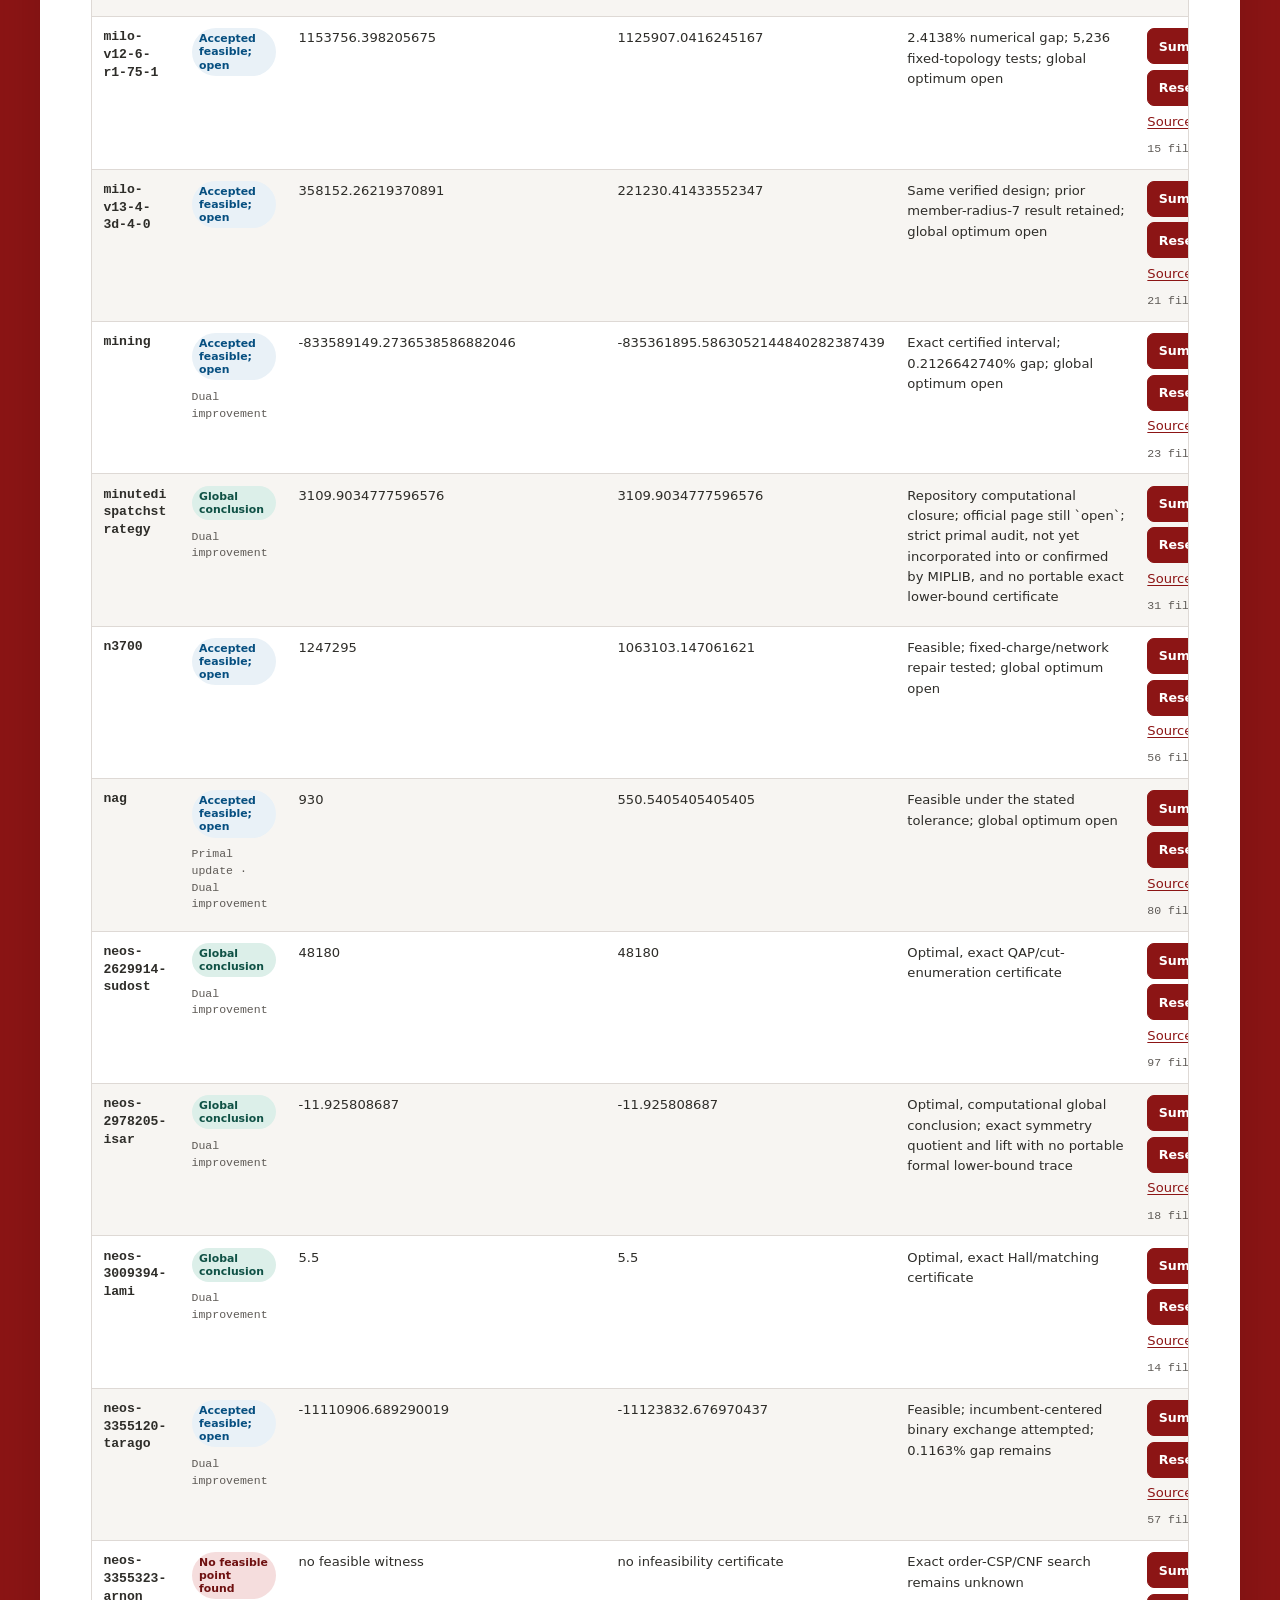
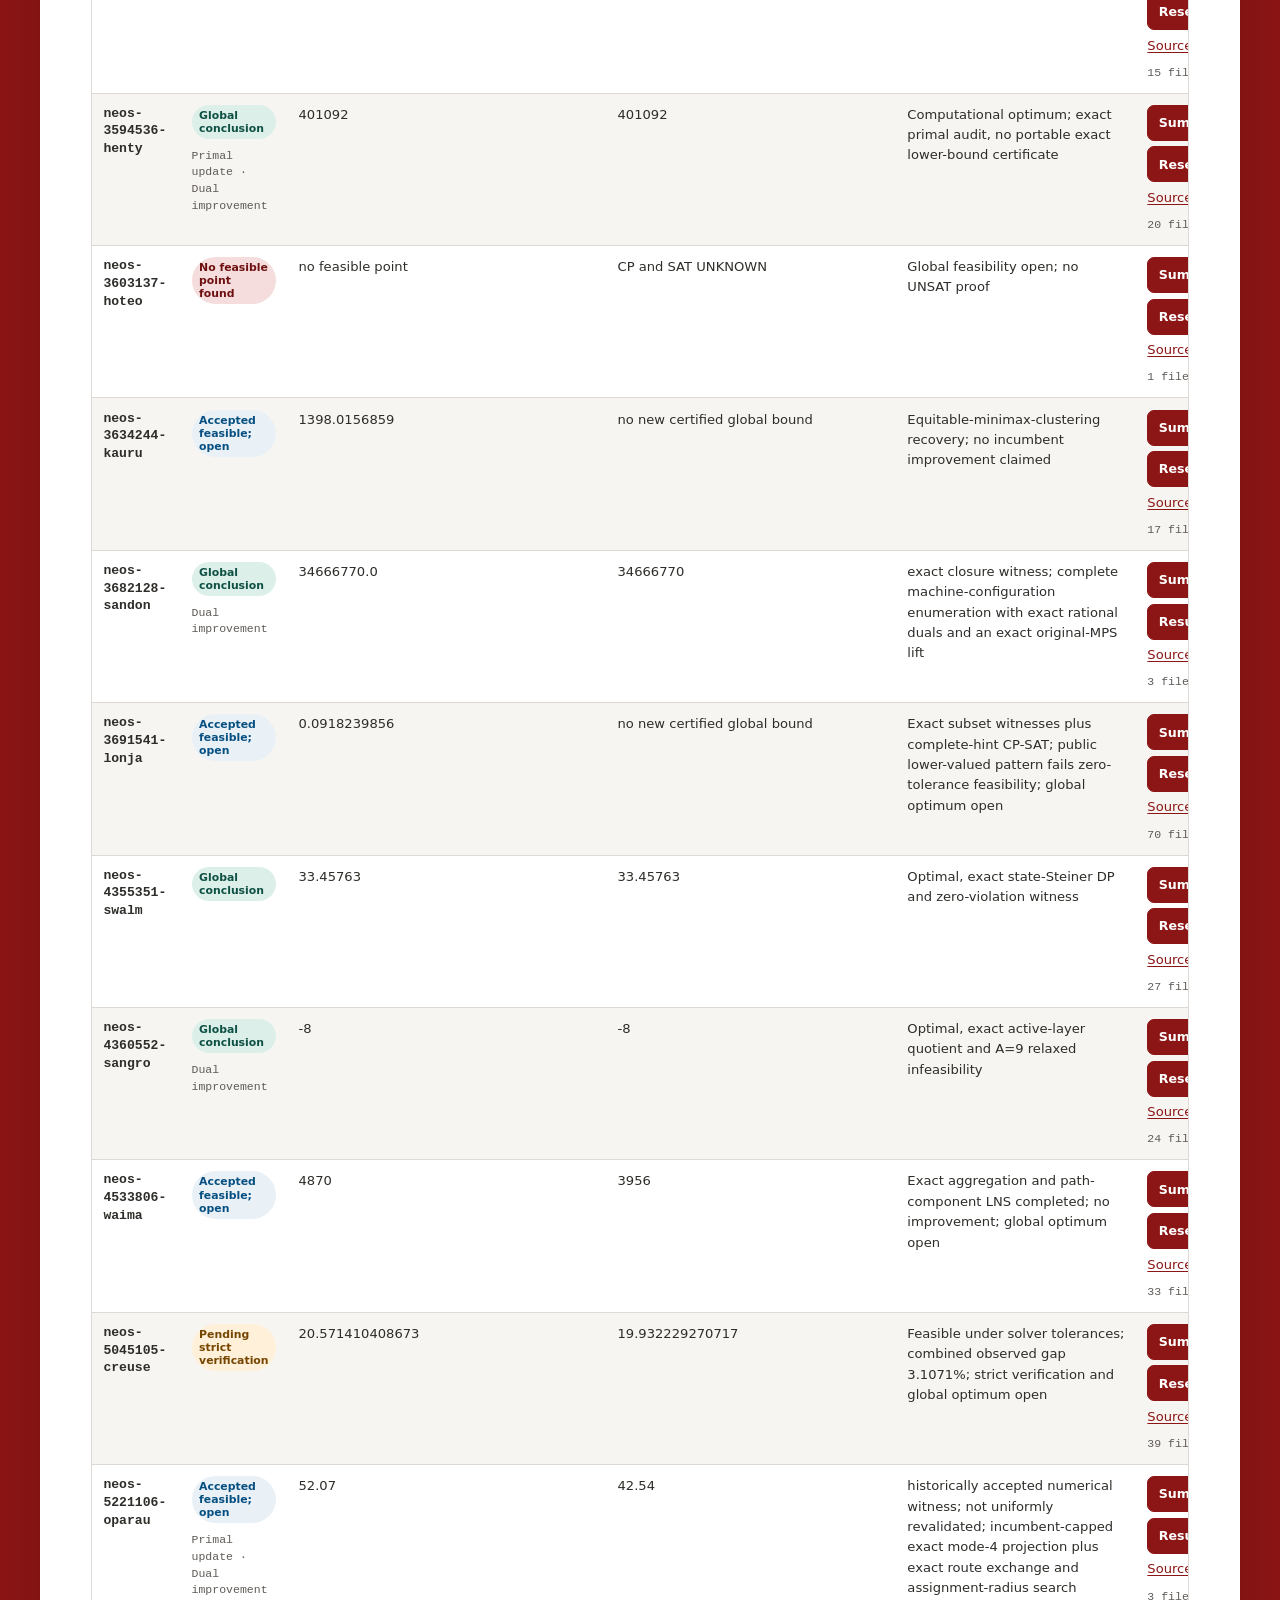
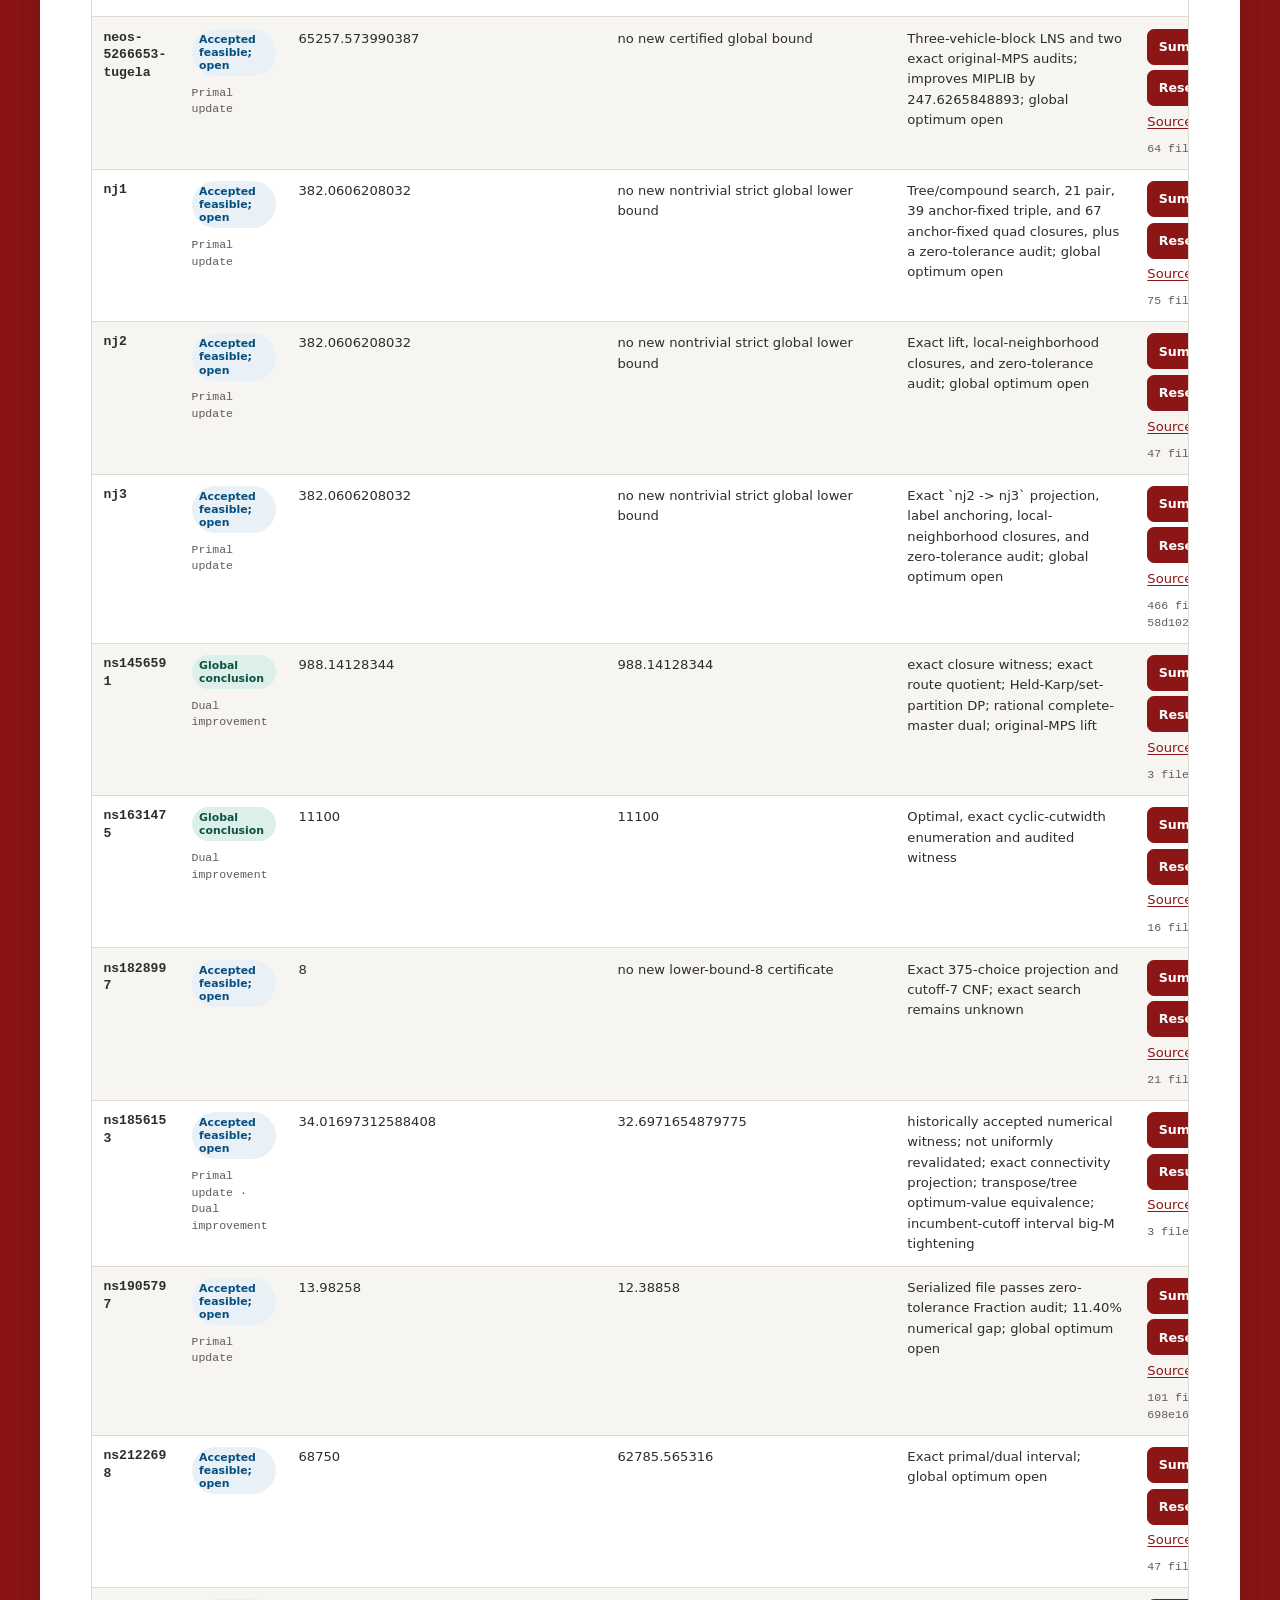
==== commit 9533e2c2: "Update complete campaign and dedicated skill comparisons" ====
--- a/instances/index.html
+++ b/instances/index.html
@@ -11,28 +11,28 @@
     gtag('config', 'G-JNJSLE077H');
   </script>
   <meta name="viewport" content="width=device-width, initial-scale=1">
-  <meta name="description" content="Searchable results and downloadable research bundles for 112 studied open MIPLIB instances.">
-  <title>Results for 112 Open MIPLIB Instances | LLM4MIP</title>
+  <meta name="description" content="Searchable findings and downloadable research bundles for 132 studied open MIPLIB instances.">
+  <title>132 Instance Findings | LLM4MIP</title>
   <link rel="stylesheet" href="../assets/site.css">
 </head>
 <body>
   <a class="skip-link" href="#main">Skip to main content</a>
   <header class="site-header">
     <nav class="nav-wrap" aria-label="Primary navigation">
-      <a class="brand" href="../">LLM4MIP <small>Verified computational results</small></a>
+      <a class="brand" href="../">LLM4MIP <small>Evidence before claims</small></a>
       <div class="nav-links">
-        <a href="./" aria-current="page">112 instances</a>
-        <a href="../skill/">Skill comparison</a>
-        <!-- Temporarily hidden: <a href="../solver-replacement/">Replace solvers?</a> -->
+        <a href="./" aria-current="page">132 instances</a>
+        <a href="../skill/">Skill experiment</a>
+        <a href="../solver-replacement/">Replace solvers?</a>
         <!-- Temporarily hidden: <a href="../technical-report.pdf">Report</a> -->
         <button class="nav-placeholder" type="button" disabled aria-label="Technical report upcoming">Technical report upcoming</button>
       </div>
     </nav>
     <div class="hero">
       <div class="hero-inner">
-        <p class="eyebrow">Deep dive 01 · complete benchmark catalogue</p>
-        <h1>Results for 112 open MIPLIB instances</h1>
-        <p class="dek">Every studied current-open instance has a concise result summary and a compressed bundle of the related computational materials.</p>
+        <p class="eyebrow">Deep dive 01 · complete campaign catalogue</p>
+        <h1>132 instances, one auditable index</h1>
+        <p class="dek">All 132 studied instances have current result summaries and source evidence links. Downloads preserve 112 historical research archives and add 20 compact result bundles.</p>
       </div>
     </div>
   </header>
@@ -43,29 +43,38 @@
         <div class="section-head">
           <div>
             <p class="eyebrow" style="color:#8c1515">Snapshot</p>
-            <h2 id="snapshot-heading">Benchmark results by optimization status</h2>
+            <h2 id="snapshot-heading">What the campaign established</h2>
           </div>
-          <p>Click a segment to filter the catalogue</p>
+          <p>Click a segment to filter the catalogue. These categories partition all 132 instances.</p>
         </div>
-        <div class="status-strip" role="group" aria-label="Filter by benchmark outcome">
-          <button type="button" data-status-filter="concluded" style="width:26.7857%;background:#176b5b" aria-label="Show 30 instances with certified optimality or infeasibility" aria-pressed="false">30 resolved</button>
-          <button type="button" data-status-filter="verified-open" style="width:67.8571%;background:#006cb8" aria-label="Show 76 verified feasible open instances" aria-pressed="false">76 verified/open</button>
-          <button type="button" data-status-filter="numeric-optimal" style="width:1.7857%;background:#8A4F00" aria-label="Show 2 instances that are numerically optimal up to 1e-10 tolerance" aria-pressed="false">2</button>
-          <button type="button" data-status-filter="no-feasible" style="width:3.5714%;background:#8c1515" aria-label="Show 4 instances with no feasible point found" aria-pressed="false">4</button>
+        <!-- CAMPAIGN_STATUS_START -->
+<div class="status-strip" role="group" aria-label="Filter by campaign status"><button type="button" data-status-filter="concluded" style="width:25.757576%;background:#176b5b" aria-label="Global conclusion: 34" aria-pressed="false">34</button><button type="button" data-status-filter="verified-open" style="width:70.454545%;background:#006cb8" aria-label="Accepted feasible; open: 93" aria-pressed="false">93</button><button type="button" data-status-filter="pending" style="width:0.757576%;background:#8A4F00" aria-label="Pending strict verification: 1" aria-pressed="false">1</button><button type="button" data-status-filter="no-feasible" style="width:3.030303%;background:#8c1515" aria-label="No feasible point found: 4" aria-pressed="false">4</button></div><div class="legend legend-4"><div class="legend-item"><span class="swatch" style="background:#176b5b"></span><span>Global conclusion</span><strong>34</strong></div><div class="legend-item"><span class="swatch" style="background:#006cb8"></span><span>Accepted feasible; open</span><strong>93</strong></div><div class="legend-item"><span class="swatch" style="background:#8A4F00"></span><span>Pending strict verification</span><strong>1</strong></div><div class="legend-item"><span class="swatch" style="background:#8c1515"></span><span>No feasible point found</span><strong>4</strong></div></div>
+<!-- CAMPAIGN_STATUS_END -->
+        <p class="note">34 global conclusions: 32 optimal and two infeasible. The optimal count includes two genus closures accepting residuals below 1e-10. Feasible/open cases retain their stated tolerances; these are not uniformly exact certificates. Primal and dual improvement counts overlap.</p>
+      </section>
+
+      <section class="section" aria-labelledby="setup-heading">
+        <div class="section-head">
+          <div>
+            <p class="eyebrow" style="color:#8c1515">Simplified experiment setup</p>
+            <h2 id="setup-heading">The same four gates for every claim</h2>
+          </div>
         </div>
-        <div class="legend legend-4">
-          <div class="legend-item"><span class="swatch" style="background:#176b5b"></span><span>Certified optimality / infeasibility</span><strong>30</strong></div>
-          <div class="legend-item"><span class="swatch" style="background:#006cb8"></span><span>Verified feasible; open</span><strong>76</strong></div>
-          <div class="legend-item"><span class="swatch" style="background:#8A4F00"></span><span>Numerically optimal up to 1e-10 tolerance</span><strong>2</strong></div>
-          <div class="legend-item"><span class="swatch" style="background:#8c1515"></span><span>No feasible point found</span><strong>4</strong></div>
+        <div class="workflow">
+          <article><h3>Freeze</h3><p>Record the untouched model, baseline, objective convention, and acceptance tolerance.</p></article>
+          <article><h3>Understand</h3><p>Profile the matrix and formulate at least two falsifiable structural hypotheses.</p></article>
+          <article><h3>Test</h3><p>Run bounded primal, dual, reduction, enumeration, or certificate experiments.</p></article>
+          <article><h3>Verify</h3><p>Map survivors back to the original MPS and report only the evidence grade earned.</p></article>
         </div>
-        <p class="note">The 30 resolved instances comprise 28 with certified optimality and two with certified infeasibility. “Open” means global optimality remains unresolved; local optimality, stronger bounds, or incumbent improvements may still be substantial.</p>
+        <div class="callout blue">
+          <p><strong>Bundle policy:</strong> the original 112 research archives remain unchanged, retaining their reports, scripts, solutions and proof artifacts (official raw input models are excluded and recorded by hash). The subsequent 20 downloads contain result summaries, ledger records and a license; detailed proof and experiment materials are linked at their source. Current summaries supersede historical counts and genus policy. The historical <span class="mono">rmine14</span> calibration is excluded.</p>
+        </div>
       </section>
 
       <section id="catalogue" class="section" aria-labelledby="catalogue-heading">
         <div class="section-head">
           <div>
-            <p class="eyebrow" style="color:#8c1515">Instance results</p>
+            <p class="eyebrow" style="color:#8c1515">Finding archive</p>
             <h2 id="catalogue-heading">Search all instances</h2>
           </div>
           <a href="instances.json">Download catalogue JSON</a>
@@ -76,13 +85,11 @@
             <input id="instance-search" type="search" placeholder="Try “parity”, “strict incumbent”, or “fhnw”" autocomplete="off">
           </div>
           <div class="field">
-            <label for="instance-filter">Benchmark outcome</label>
+            <label for="instance-filter">Status or improvement</label>
             <select id="instance-filter">
-              <option value="all">All 112</option>
-              <option value="concluded">Certified optimality / infeasibility (30)</option>
-              <option value="verified-open">Verified feasible; open (76)</option>
-              <option value="numeric-optimal">Numerically optimal up to 1e-10 tolerance (2)</option>
-              <option value="no-feasible">No feasible point found (4)</option>
+              <!-- CAMPAIGN_OPTIONS_START -->
+<option value="all">All 132</option><option value="concluded">Global conclusion (34)</option><option value="verified-open">Accepted feasible; open (93)</option><option value="pending">Pending strict verification (1)</option><option value="no-feasible">No feasible point found (4)</option><option value="optimal">Optimal (32)</option><option value="infeasible">Infeasible (2)</option><option value="primal-improved">Primal update (29)</option><option value="dual-improved">Dual improvement (66)</option>
+<!-- CAMPAIGN_OPTIONS_END -->
             </select>
           </div>
         </div>
@@ -90,21 +97,21 @@
         <p class="scroll-hint">Swipe sideways to see every column.</p>
         <div class="table-wrap" tabindex="0" role="region" aria-label="Scrollable instance results table">
           <table class="results-table">
-            <thead><tr><th scope="col">Instance</th><th scope="col">Status</th><th scope="col">Primal bound</th><th scope="col">Dual bound</th><th scope="col">Optimization result and verification</th><th scope="col">Files</th></tr></thead>
+            <thead><tr><th>Instance</th><th>Status</th><th>Primal bound / feasibility</th><th>Dual bound / certificate</th><th>Optimization status and evidence</th><th>Files</th></tr></thead>
             <tbody id="instance-body"></tbody>
           </table>
         </div>
         <noscript><p class="noscript">The searchable table requires JavaScript. Download <a href="instances.json">the full JSON catalogue</a>, which contains every summary and archive path.</p></noscript>
       </section>
 
-      <!-- <section class="section" aria-labelledby="scope-heading">
-        <h2 id="scope-heading">Verification scope</h2>
-        <p>These pages describe the repository snapshot, not the live MIPLIB leaderboard. The source base is commit <span class="mono">89a8abd</span> plus the disclosed 18 September reconciliation reviews. Some exact traces are retained externally by hash, some resolved-instance results depend on published theorems, and five retain floating-point or commercial-solver dependence. Each summary leads with the reconciled current status even when older logs are preserved in its bundle.</p>
-      </section> -->
+      <section class="section" aria-labelledby="scope-heading">
+        <h2 id="scope-heading">Evidence boundary</h2>
+        <p>These pages describe the repository snapshot, not the live MIPLIB leaderboard. The result ledger is pinned to research commit <span class="mono">b63b896</span>; original evidence grades retain the 18 September reconciliation. The subsequent 20 cases use post-hoc best valid bounds across separate skill runs. Dual improvements compare 108 pairs of finite bounds (131 cases have finite COPT 10h baselines), using an absolute threshold of 1e-7; numerical improvements are not all formal certificates. Two primal updates derive from attributed external constructions, and one is numerical polishing. Each summary discloses its evidence and archive scope.</p>
+      </section>
     </div>
   </main>
 
-  <footer class="footer"><div class="footer-inner"><span>LLM4MIP · 112-instance catalogue</span><span><a href="../">Overview</a><!-- Temporarily hidden: · <a href="../technical-report.pdf">Technical report</a> --> · <button class="footer-placeholder" type="button" disabled aria-label="Technical report upcoming">Technical report upcoming</button></span></div></footer>
+  <footer class="footer"><div class="footer-inner"><span>LLM4MIP · 132-instance catalogue</span><span><a href="../">Overview</a><!-- Temporarily hidden: · <a href="../technical-report.pdf">Technical report</a> --> · <button class="footer-placeholder" type="button" disabled aria-label="Technical report upcoming">Technical report upcoming</button></span></div></footer>
   <script src="data.js"></script>
   <script src="instances.js"></script>
 </body>
--- a/assets/site.css
+++ b/assets/site.css
@@ -72,18 +72,9 @@
 .motivation-summary { padding: clamp(1rem, 2.5vw, 1.4rem); border-left: 5px solid var(--cardinal); background: var(--soft-red); }
 .motivation-summary p { max-width: 980px; margin: 0; color: #493c39; font-size: clamp(1rem, 1.7vw, 1.15rem); line-height: 1.62; }
 .motivation-summary p + p { margin-top: 1rem; }
-.central-question { margin: 1rem 0 0; padding: clamp(1.1rem, 2.5vw, 1.5rem); border: 2px solid var(--cardinal); background: #fff; color: var(--ink); text-align: center; box-shadow: 0 8px 20px rgba(55, 7, 7, 0.08); }
-.central-question span { display: block; color: var(--cardinal); font: 750 0.72rem/1.2 ui-monospace, SFMono-Regular, Menlo, monospace; letter-spacing: 0.14em; text-transform: uppercase; }
-.central-question strong { display: block; max-width: 930px; margin: 0.45rem auto 0; font: 800 clamp(1.15rem, 2.1vw, 1.6rem)/1.3 Arial, Helvetica, sans-serif; letter-spacing: -0.02em; }
-.central-question + .motivation-summary { margin-top: 1rem; }
 .main-conclusion { margin-top: 1rem; padding: clamp(1.15rem, 3vw, 1.75rem); border: 2px solid var(--cardinal); background: var(--cardinal); color: #fff; text-align: center; box-shadow: 0 10px 25px rgba(55, 7, 7, 0.16); }
 .main-conclusion span { display: block; color: var(--sand); font: 750 0.72rem/1.2 ui-monospace, SFMono-Regular, Menlo, monospace; letter-spacing: 0.14em; text-transform: uppercase; }
-.main-conclusion strong { display: block; max-width: 1000px; margin: 0.45rem auto 0; font: 800 clamp(1.2rem, 2.3vw, 1.75rem)/1.22 Arial, Helvetica, sans-serif; letter-spacing: -0.02em; }
-.skill-download-callout { display: grid; grid-template-columns: minmax(0, 1fr) auto; gap: 1.25rem; align-items: center; margin-top: 1rem; padding: clamp(1.1rem, 2.5vw, 1.45rem); border: 1px solid var(--line); border-left: 5px solid var(--cardinal); background: var(--wash); }
-.skill-download-callout .eyebrow { margin-bottom: 0.45rem; color: var(--cardinal); }
-.skill-download-callout h2 { margin: 0; font-size: clamp(1.35rem, 2.4vw, 1.85rem); line-height: 1.1; letter-spacing: -0.03em; }
-.skill-download-callout p:last-child { max-width: 760px; margin: 0.65rem 0 0; color: var(--muted); }
-.skill-download-actions { display: flex; flex-wrap: wrap; gap: 0.55rem; justify-content: flex-end; }
+.main-conclusion strong { display: block; max-width: 880px; margin: 0.45rem auto 0; font: 800 clamp(1.35rem, 3vw, 2rem)/1.2 Arial, Helvetica, sans-serif; letter-spacing: -0.02em; }
 .section { margin-top: 3.6rem; }
 .section:first-child { margin-top: 0; }
 .section-head { display: flex; align-items: end; justify-content: space-between; gap: 1rem; margin-bottom: 1.15rem; }
@@ -97,8 +88,7 @@
 
 .nav-wrap > *, .hero-inner, .content, .section, .section-head > *,
 .metric-grid > *, .page-grid > *, .workflow > *, .download-grid > *,
-.controls > *, .verdict > *, .division > *, .footer-inner > *,
-.skill-download-callout > *, .skill-download-actions > * { min-width: 0; }
+.controls > *, .verdict > *, .division > *, .footer-inner > * { min-width: 0; }
 
 .metric-grid { display: grid; grid-template-columns: repeat(4, minmax(0, 1fr)); gap: 0.75rem; margin-top: -1.65rem; position: relative; z-index: 2; padding: 0 2rem; }
 .metric { min-height: 130px; padding: 1.2rem; border: 1px solid var(--line); border-top: 5px solid var(--cardinal); background: #fff; box-shadow: 0 9px 24px rgba(46,45,41,0.1); }
@@ -118,8 +108,6 @@
 .legend.legend-4 { grid-template-columns: repeat(4, minmax(0, 1fr)); }
 .legend.legend-6 { grid-template-columns: repeat(3, minmax(0, 1fr)); }
 .legend-item { display: grid; min-height: 52px; grid-template-columns: 12px minmax(0, 1fr) minmax(2ch, auto); align-items: start; gap: 0.55rem; padding: 0.58rem 0.65rem; border: 1px solid var(--line); border-radius: 4px; background: #fff; color: var(--muted); font-size: 0.82rem; line-height: 1.35; }
-.compact-legend { gap: 0.45rem; margin-top: 0.75rem; }
-.compact-legend .legend-item { min-height: 0; gap: 0.45rem; padding: 0.44rem 0.55rem; font-size: 0.88rem; line-height: 1.3; }
 .swatch { width: 12px; height: 12px; margin-top: 0.18em; border-radius: 2px; }
 .legend-item strong { justify-self: end; color: var(--ink); font-variant-numeric: tabular-nums; text-align: right; }
 .bar-list { display: grid; gap: 0.75rem; }
@@ -130,17 +118,10 @@
 .bar-value { font-weight: 800; text-align: right; }
 .data-list { margin-top: 1.35rem; width: 100%; border-collapse: collapse; font-size: 0.86rem; }
 .data-list th, .data-list td { padding: 0.65rem 0.72rem; border-top: 1px solid var(--line); text-align: left; vertical-align: top; }
-.data-list thead th { color: var(--muted); font-size: 0.72rem; letter-spacing: 0.06em; text-transform: uppercase; }
-.data-list tbody th { font-weight: 750; }
-.data-list.has-explanations { table-layout: fixed; }
-.data-list.has-explanations th:first-child { width: 30%; }
-.data-list.has-explanations th:nth-child(2) { width: 4.2rem; text-align: center; }
-.data-list.has-explanations td:nth-child(2) { font-weight: 800; text-align: center; font-variant-numeric: tabular-nums; }
-.measure-explanation { color: var(--muted); line-height: 1.45; }
+.data-list th { color: var(--muted); font-size: 0.72rem; letter-spacing: 0.06em; text-transform: uppercase; }
 
 .page-grid { display: grid; grid-template-columns: repeat(3, minmax(0, 1fr)); gap: 0.8rem; }
-.page-grid-two { grid-template-columns: repeat(2, minmax(0, 1fr)); }
-.page-card { display: flex; min-height: 175px; flex-direction: column; padding: 1.35rem; border: 1px solid var(--line); border-top: 6px solid var(--cardinal); background: #fff; }
+.page-card { display: flex; min-height: 265px; flex-direction: column; padding: 1.35rem; border: 1px solid var(--line); border-top: 6px solid var(--cardinal); background: #fff; }
 .page-card:nth-child(2) { border-top-color: var(--green); }
 .page-card:nth-child(3) { border-top-color: var(--blue); }
 .page-card .number { color: var(--cardinal); font: 750 0.72rem/1 ui-monospace, SFMono-Regular, Menlo, monospace; letter-spacing: 0.1em; text-transform: uppercase; }
@@ -170,9 +151,6 @@
 .results-table tbody tr:nth-child(even) { background: var(--wash); }
 .results-table tbody tr:hover { background: var(--soft-red); }
 .results-table .instance-name { font: 750 0.82rem/1.35 ui-monospace, SFMono-Regular, Menlo, monospace; overflow-wrap: anywhere; }
-.results-table .measure-cell { min-width: 10.5rem; }
-.measure-value { display: block; color: var(--ink); font: 750 0.82rem/1.3 ui-monospace, SFMono-Regular, Menlo, monospace; font-variant-numeric: tabular-nums; overflow-wrap: anywhere; }
-.measure-note { display: block; margin-top: 0.2rem; color: var(--muted); font-size: 0.72rem; line-height: 1.35; }
 .results-table .finding { min-width: 240px; }
 .result-links { display: flex; flex-wrap: wrap; gap: 0.35rem; min-width: 170px; }
 .result-links a { white-space: nowrap; }
@@ -180,7 +158,7 @@
 .badge { display: inline-block; padding: 0.25rem 0.47rem; border-radius: 999px; background: #eee; color: #332f2d; font-size: 0.68rem; font-weight: 800; line-height: 1.2; }
 .badge.concluded { background: #dcefe9; color: #0f5145; }
 .badge.verified-open { background: #e9f1f7; color: #064f80; }
-.badge.pending, .badge.numeric-optimal { background: #fff1d9; color: #754500; }
+.badge.pending { background: #fff1d9; color: #754500; }
 .badge.no-feasible { background: #f5dddd; color: #6e1010; }
 .status-strip { display: flex; min-height: 52px; margin: 1.2rem 0; border-radius: 4px; overflow: hidden; }
 .status-strip div, .status-strip button { display: grid; place-items: center; min-width: 4px; border: 0; color: #fff; font: inherit; font-weight: 850; font-size: 0.78rem; text-align: center; padding: 0.3rem; cursor: pointer; }
@@ -244,7 +222,6 @@
   .metric { min-height: 118px; padding: 1rem; }
   .metric strong { font-size: 2rem; }
   .page-grid, .workflow, .download-grid, .controls { grid-template-columns: 1fr; }
-  .page-grid-two { grid-template-columns: 1fr; }
   .page-card { min-height: 0; }
   .panel { padding: 1rem; }
   .legend, .legend.legend-4, .legend.legend-6 { grid-template-columns: 1fr; }
@@ -255,9 +232,6 @@
   .bar-track { grid-column: 1 / -1; grid-row: 2; }
   .bar-value { grid-column: 2; grid-row: 1; }
   .section-head, .footer-inner { align-items: flex-start; flex-direction: column; }
-  .skill-download-callout { grid-template-columns: 1fr; }
-  .skill-download-actions { display: grid; grid-template-columns: 1fr; justify-content: stretch; }
-  .skill-download-actions .button { width: 100%; }
   .section-head > a { display: inline-flex; min-height: 44px; align-items: center; }
   .status-strip { display: grid; grid-template-columns: repeat(2, minmax(0, 1fr)); min-height: 0; }
   .status-strip button { width: auto !important; min-height: 44px; }
@@ -274,8 +248,6 @@
   .metric { min-height: 0; }
   .data-list { font-size: 0.8rem; }
   .data-list th, .data-list td { padding: 0.58rem 0.5rem; }
-  .data-list.has-explanations { font-size: 0.77rem; }
-  .data-list.has-explanations th, .data-list.has-explanations td { padding: 0.5rem 0.4rem; }
   .eyebrow { letter-spacing: 0.1em; }
   .section-head h2, .section h2 { font-size: clamp(1.5rem, 8.5vw, 1.95rem); }
   .callout { padding: 0.9rem; }
@@ -297,3 +269,11 @@
   .page-shell { box-shadow: none; }
   .metric-grid { margin-top: 0; }
 }
+
+/* Keep the four skill comparisons in the same 2-by-2 order on every screen. */
+@media screen {
+  .tabs.focused-tabs { display: grid; grid-template-columns: repeat(2, minmax(0, 1fr)); overflow: visible; }
+  .tabs.focused-tabs button { width: 100%; white-space: normal; }
+}
+#focused-solver-control[hidden] { display: none; }
+#focused-solver-control { max-width: 24rem; margin-bottom: 1rem; }
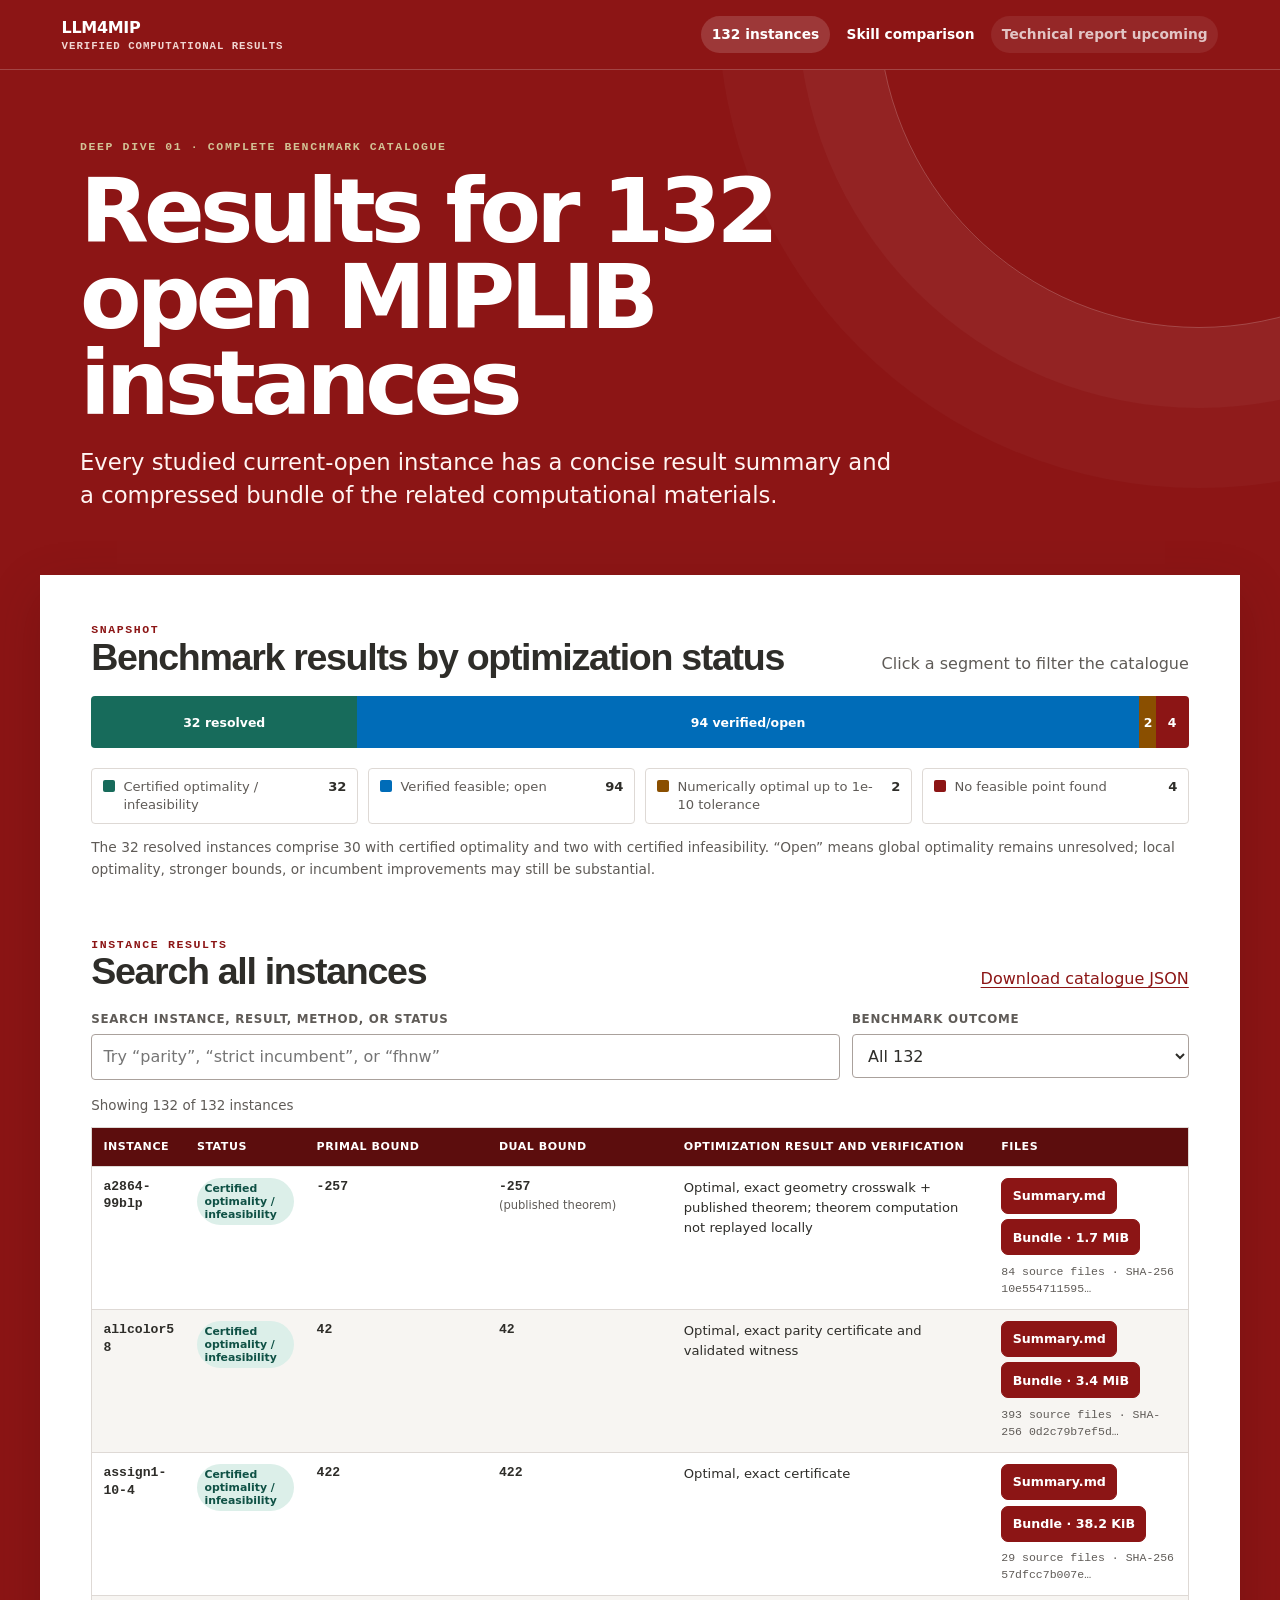
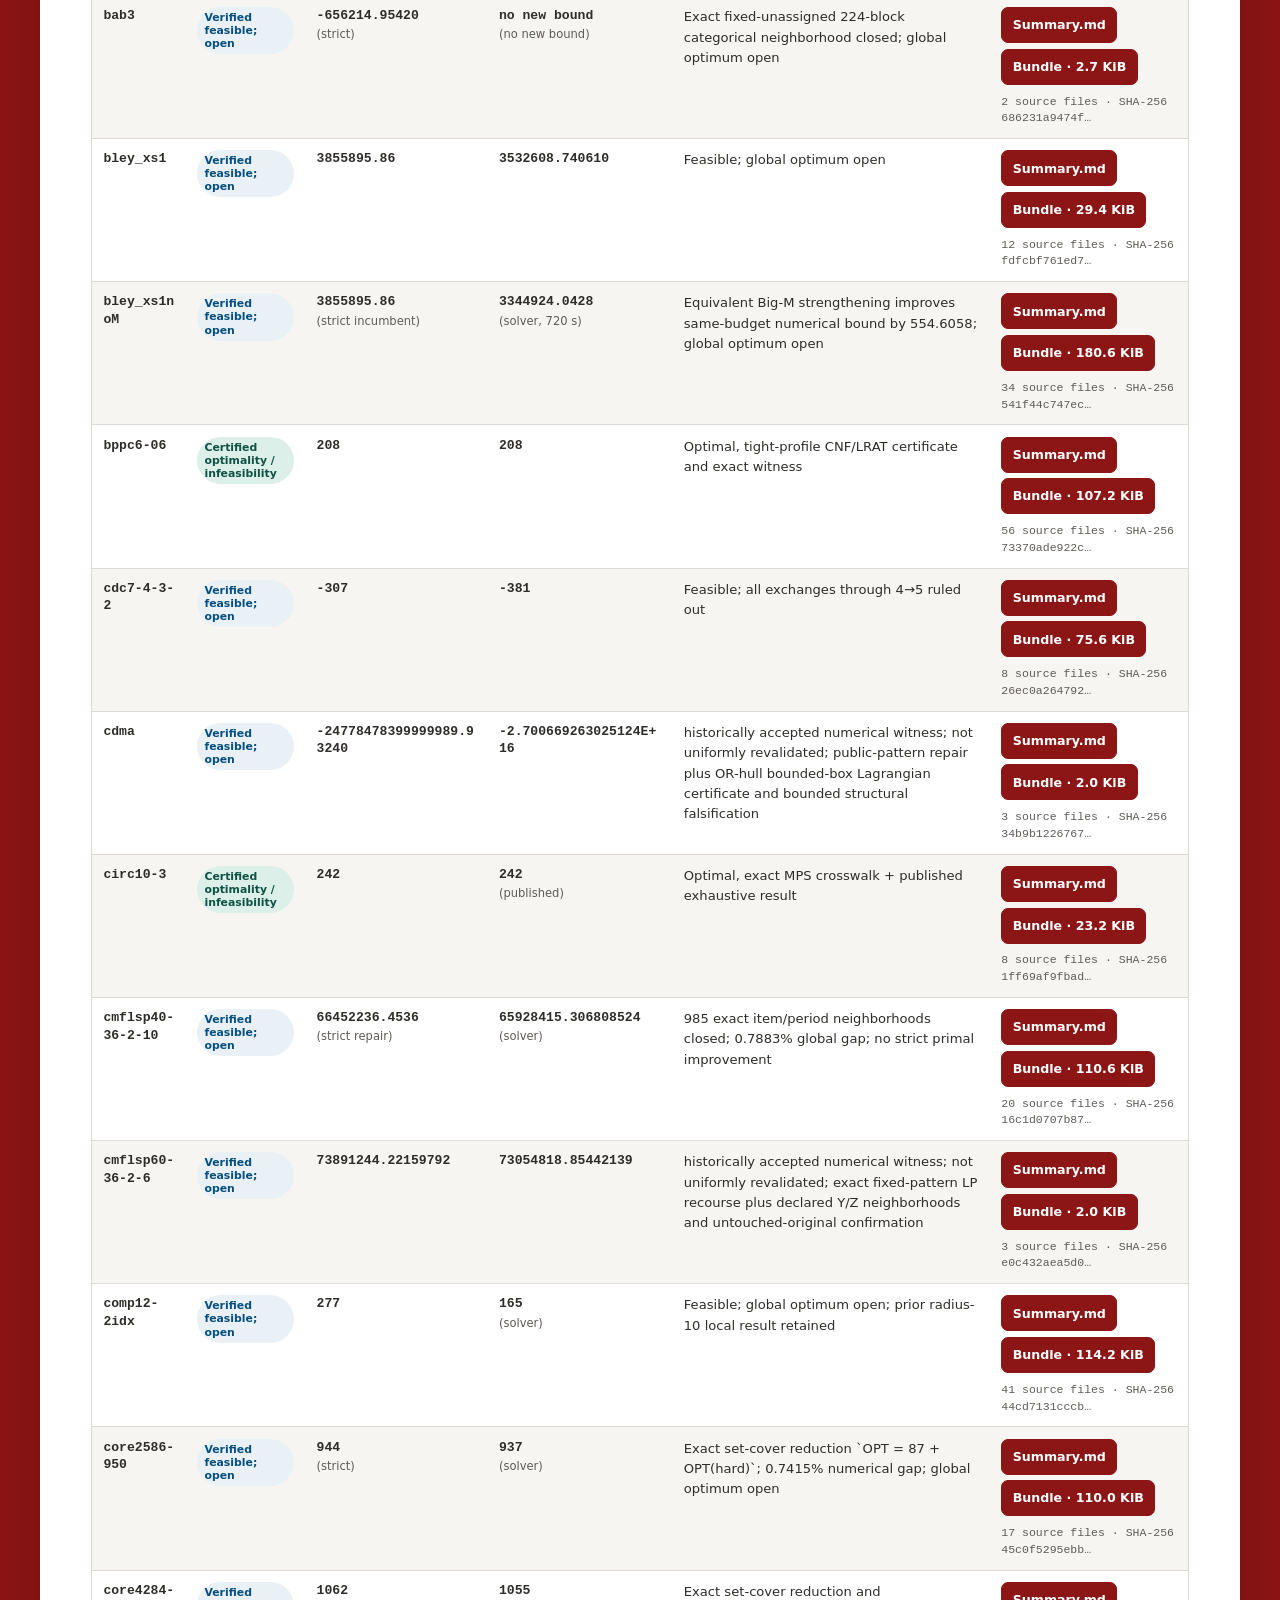
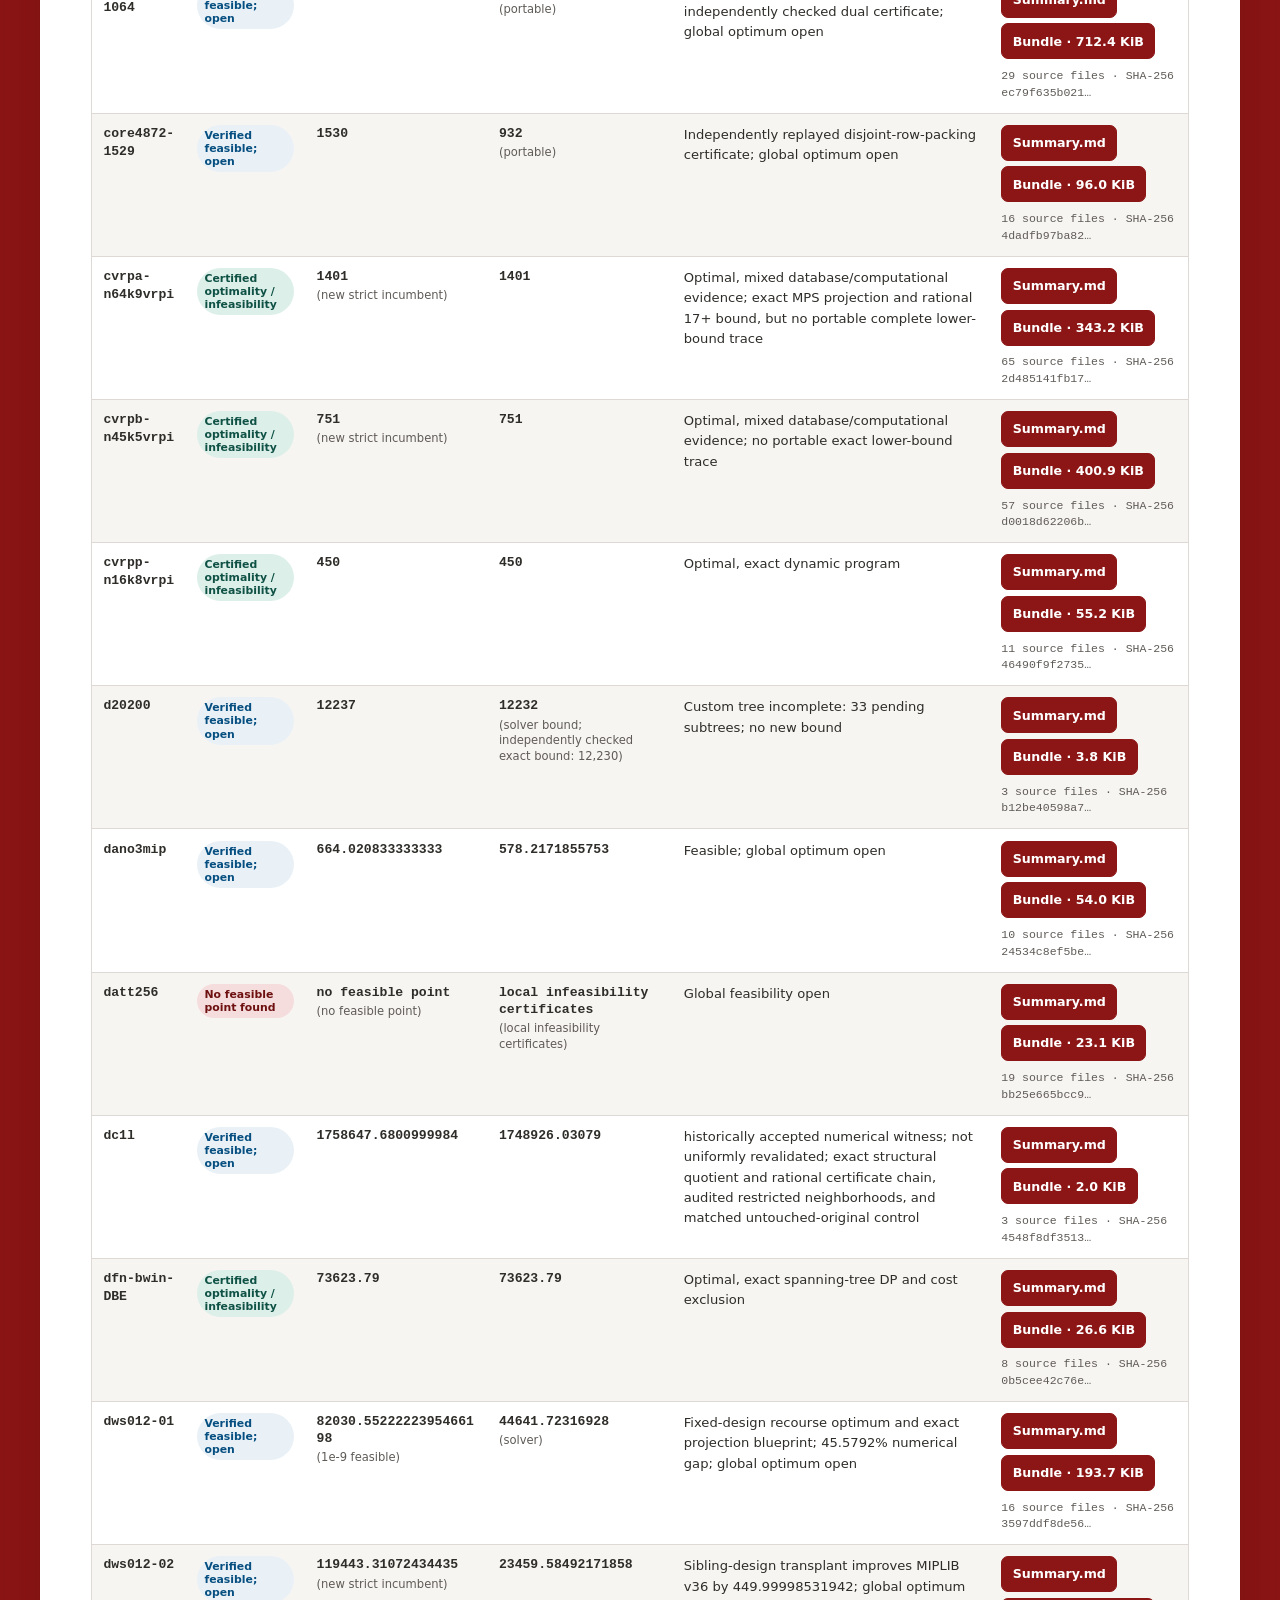
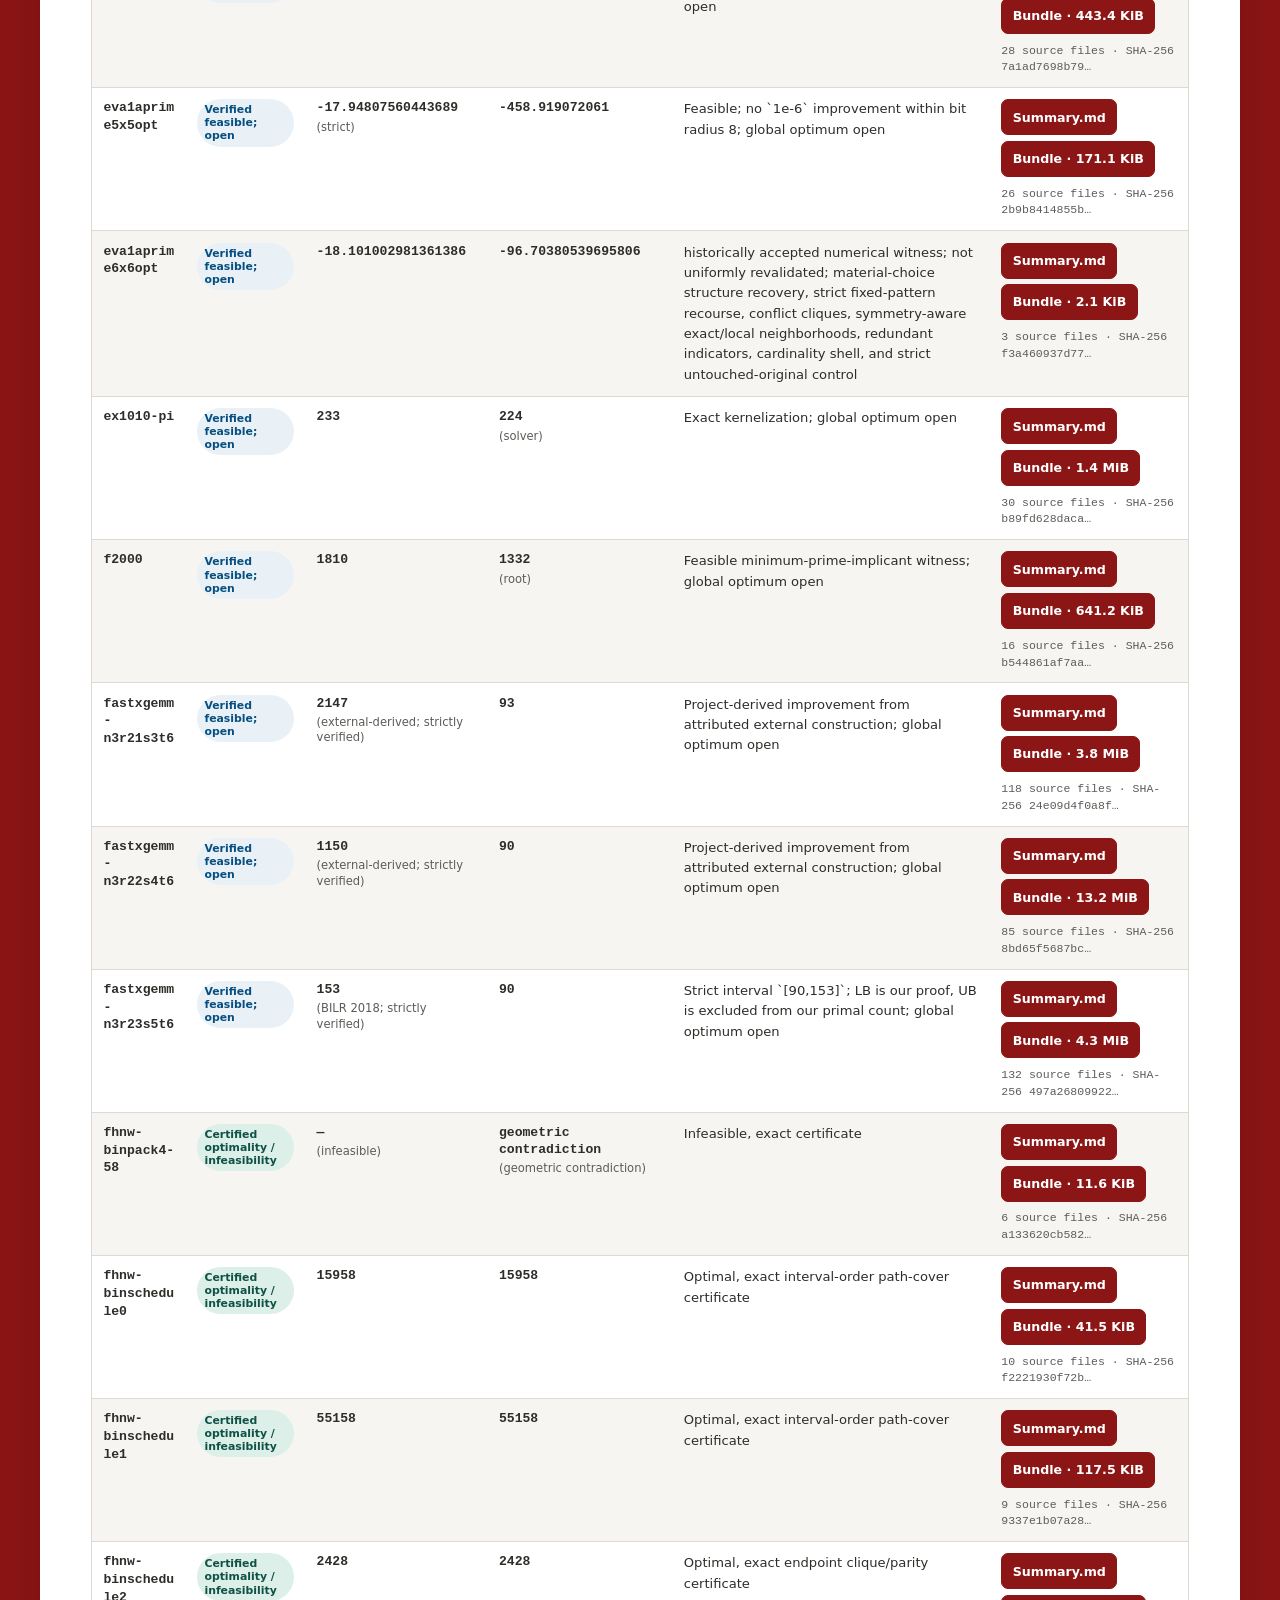
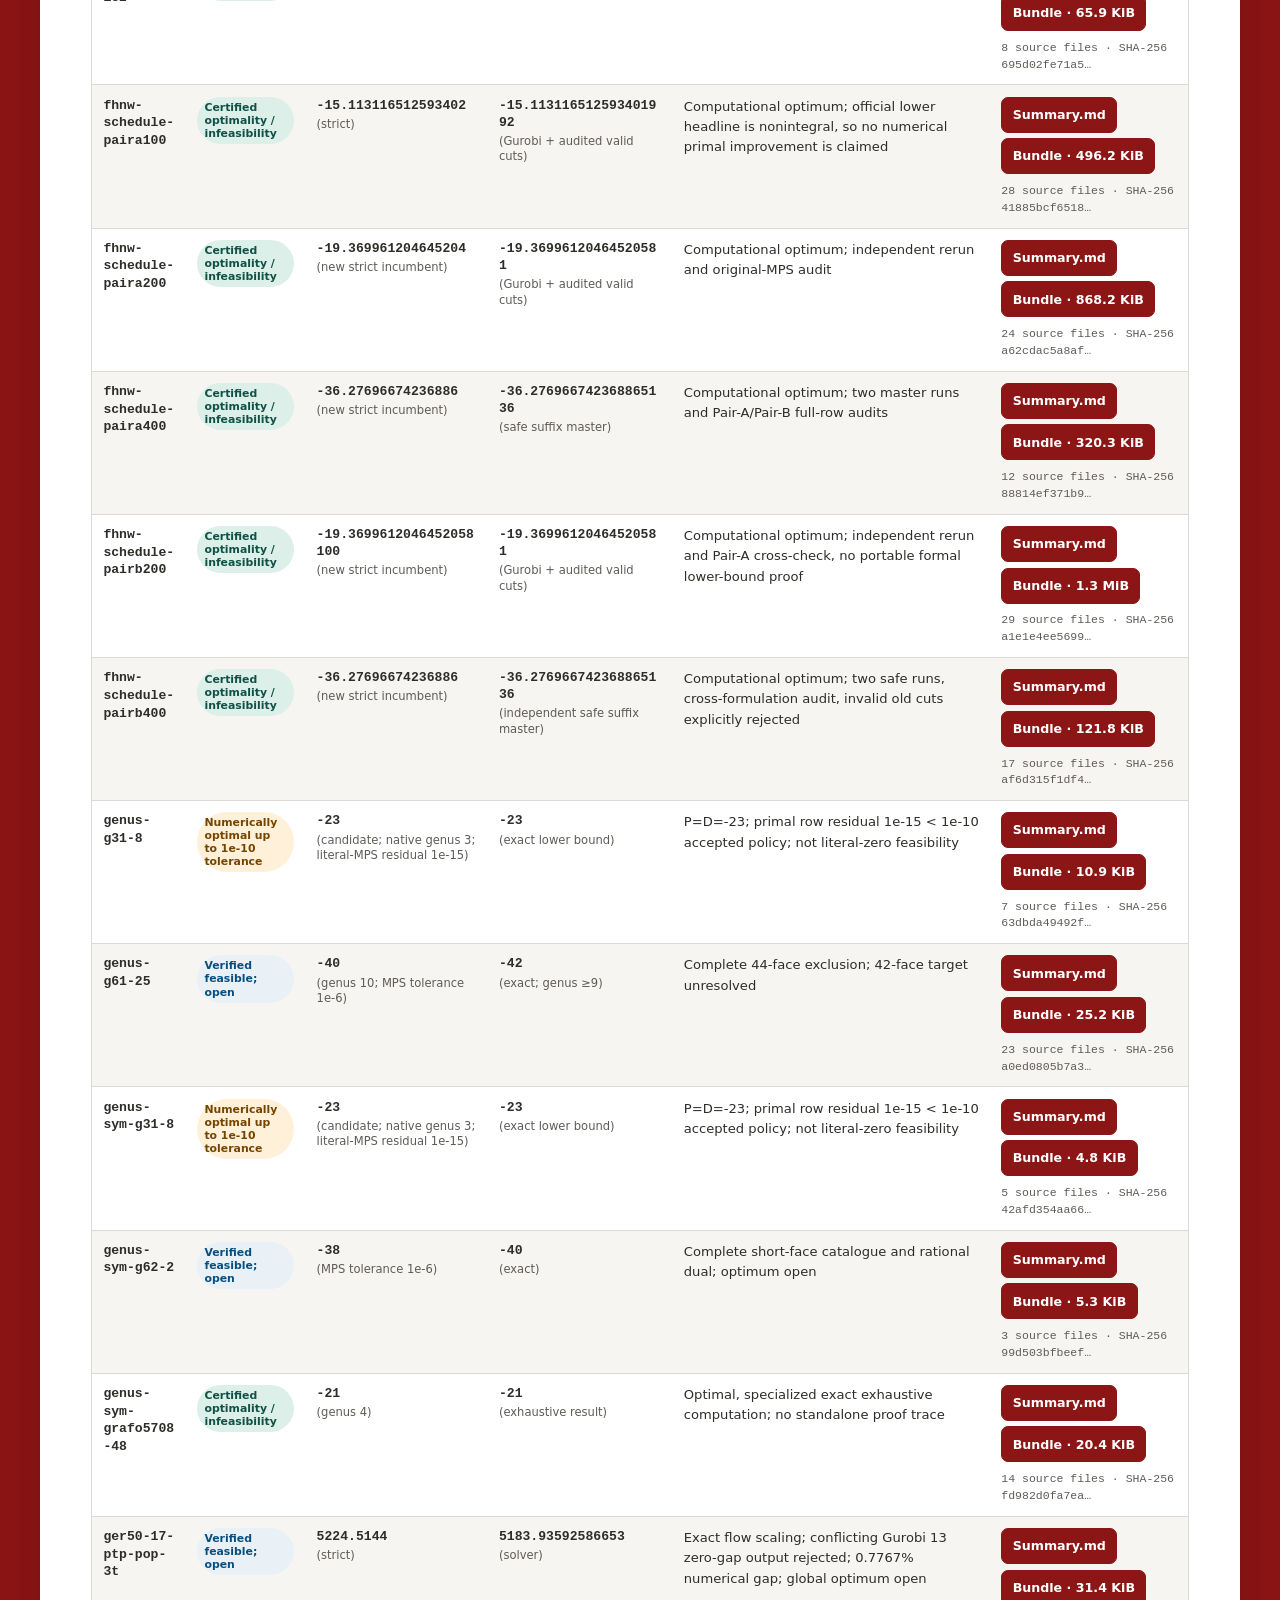
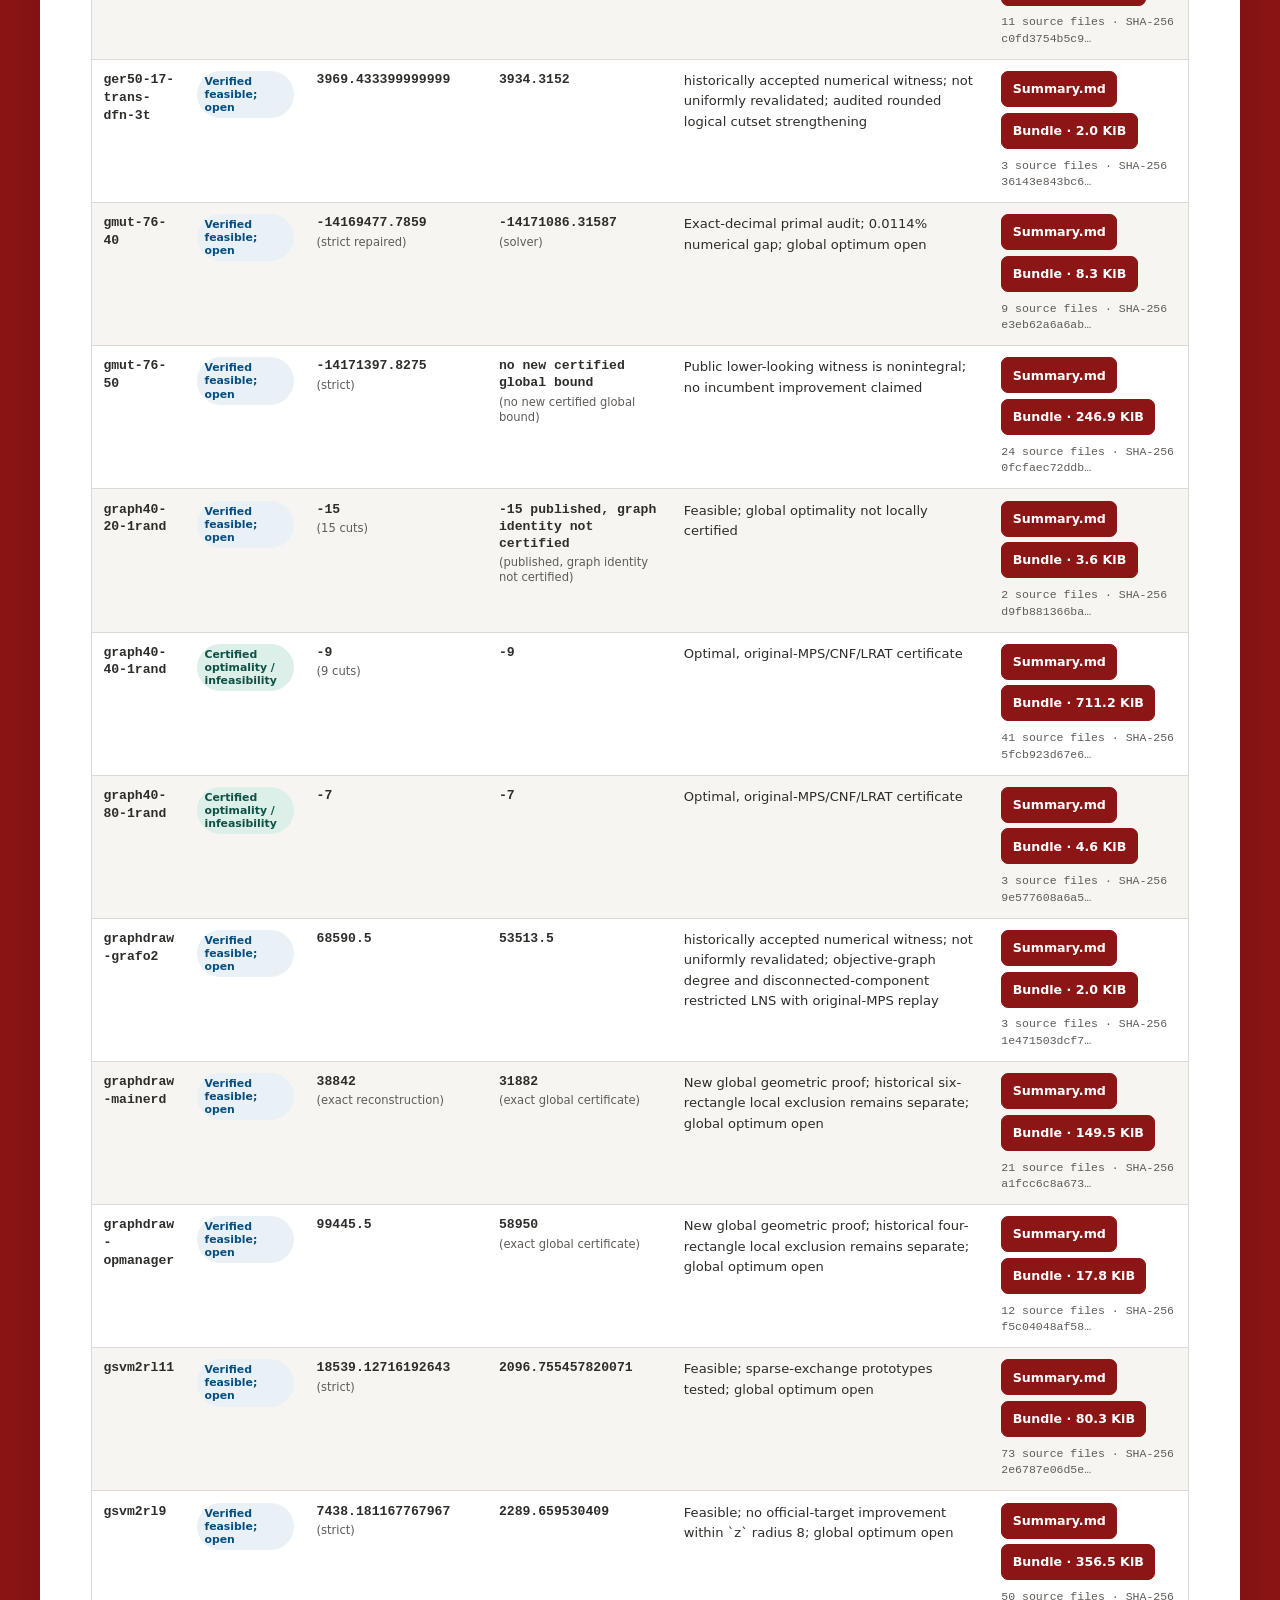
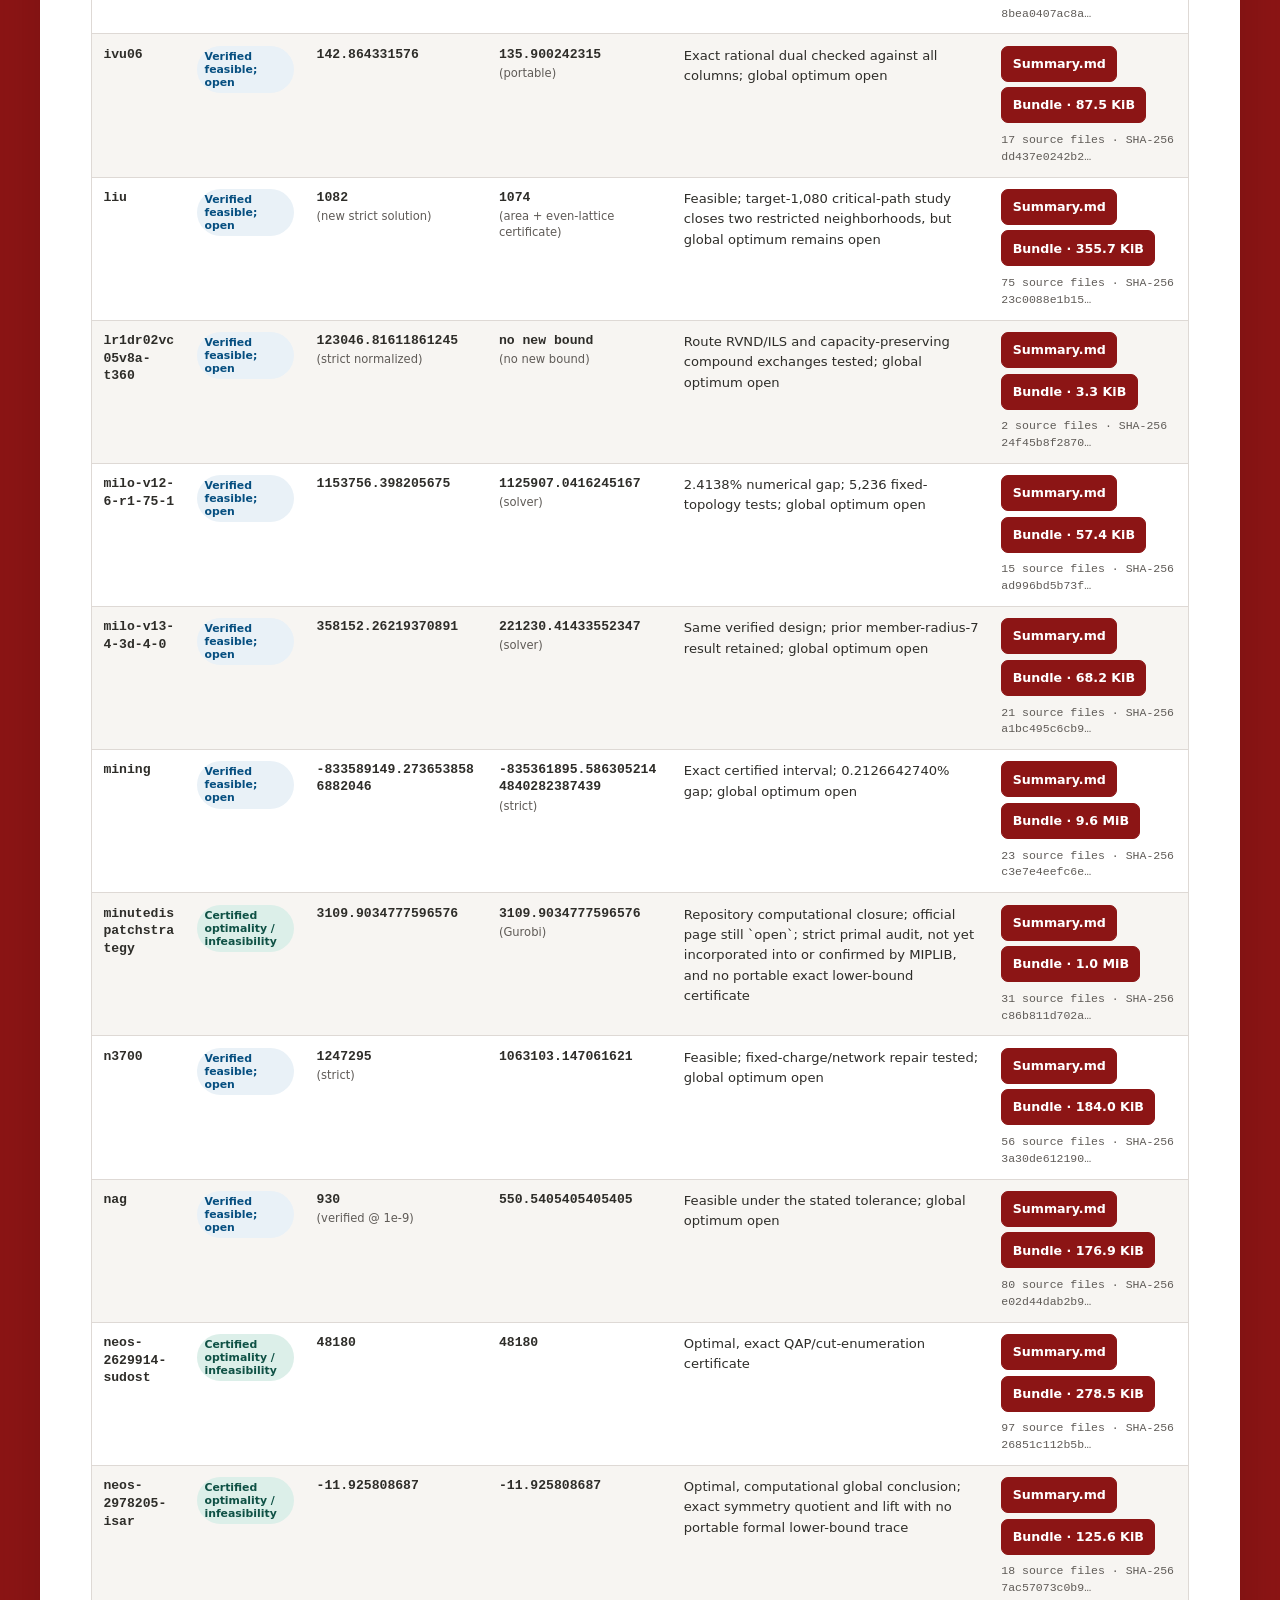
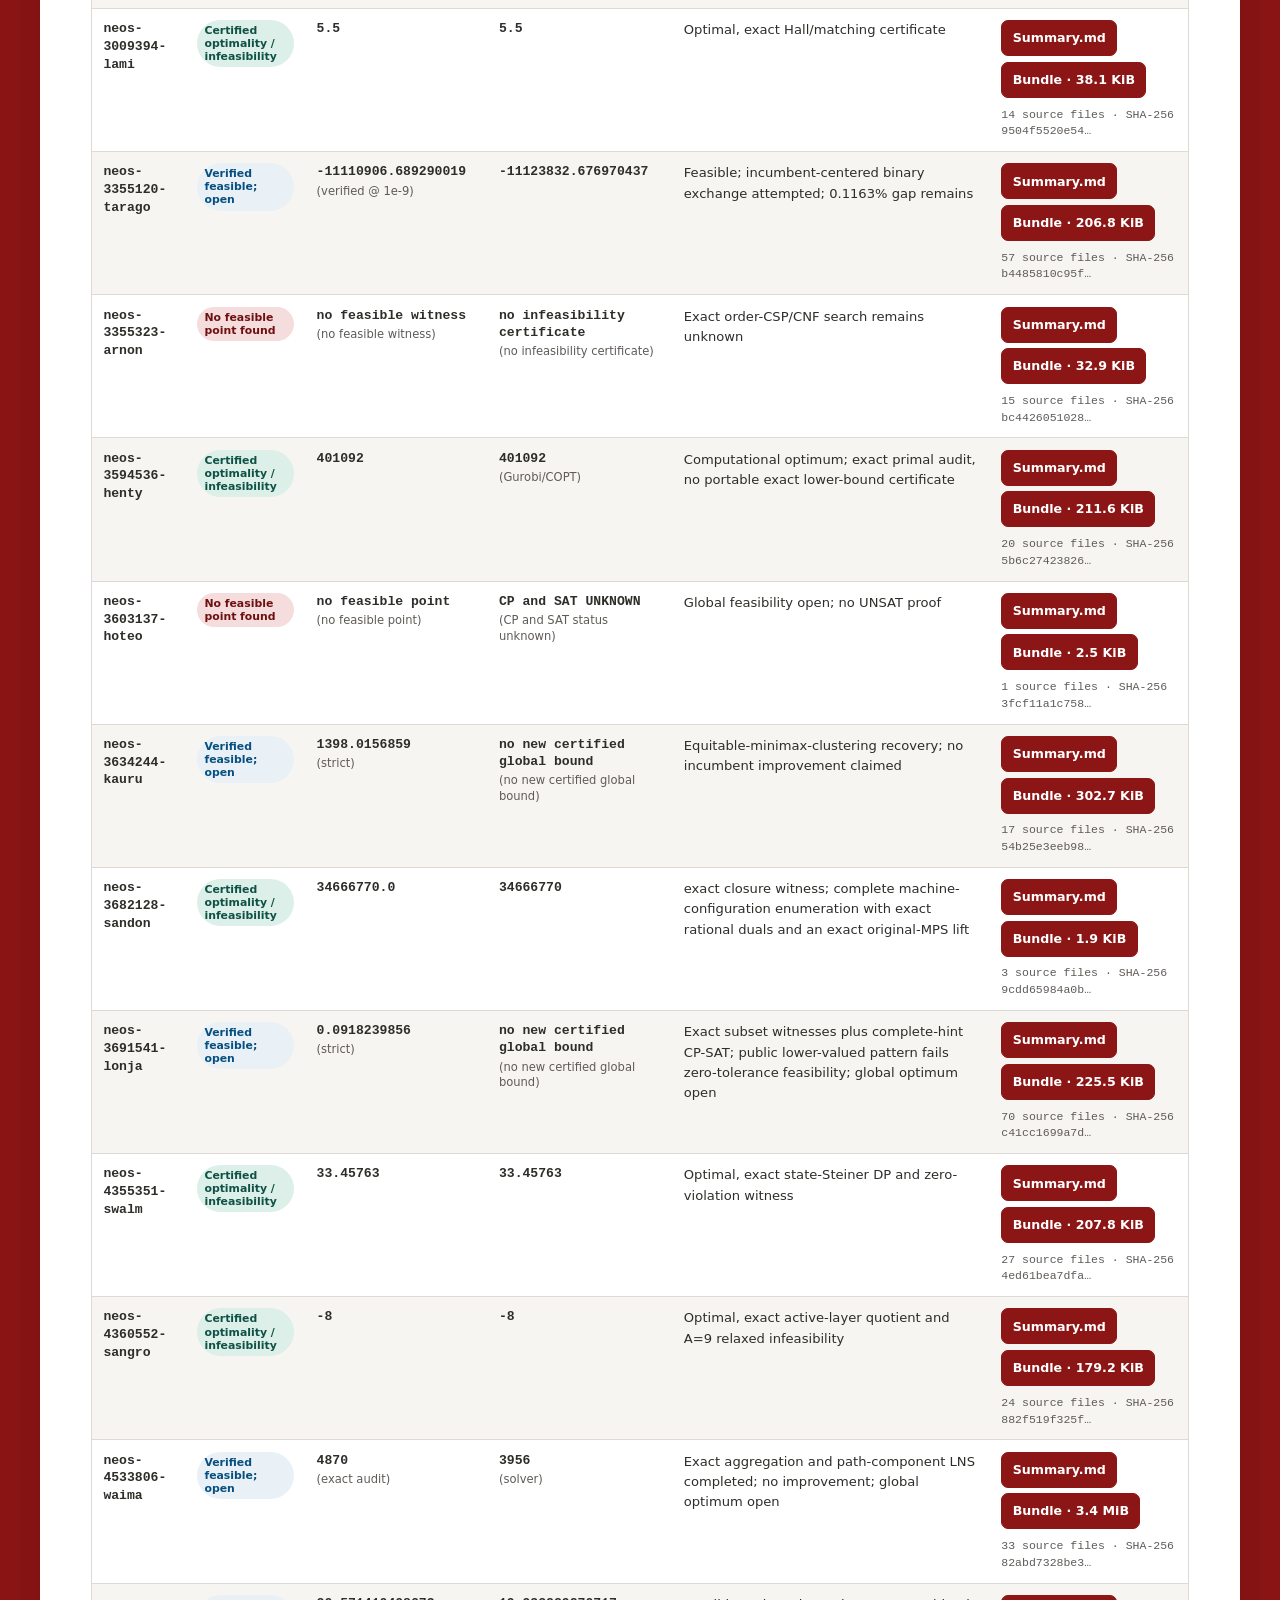
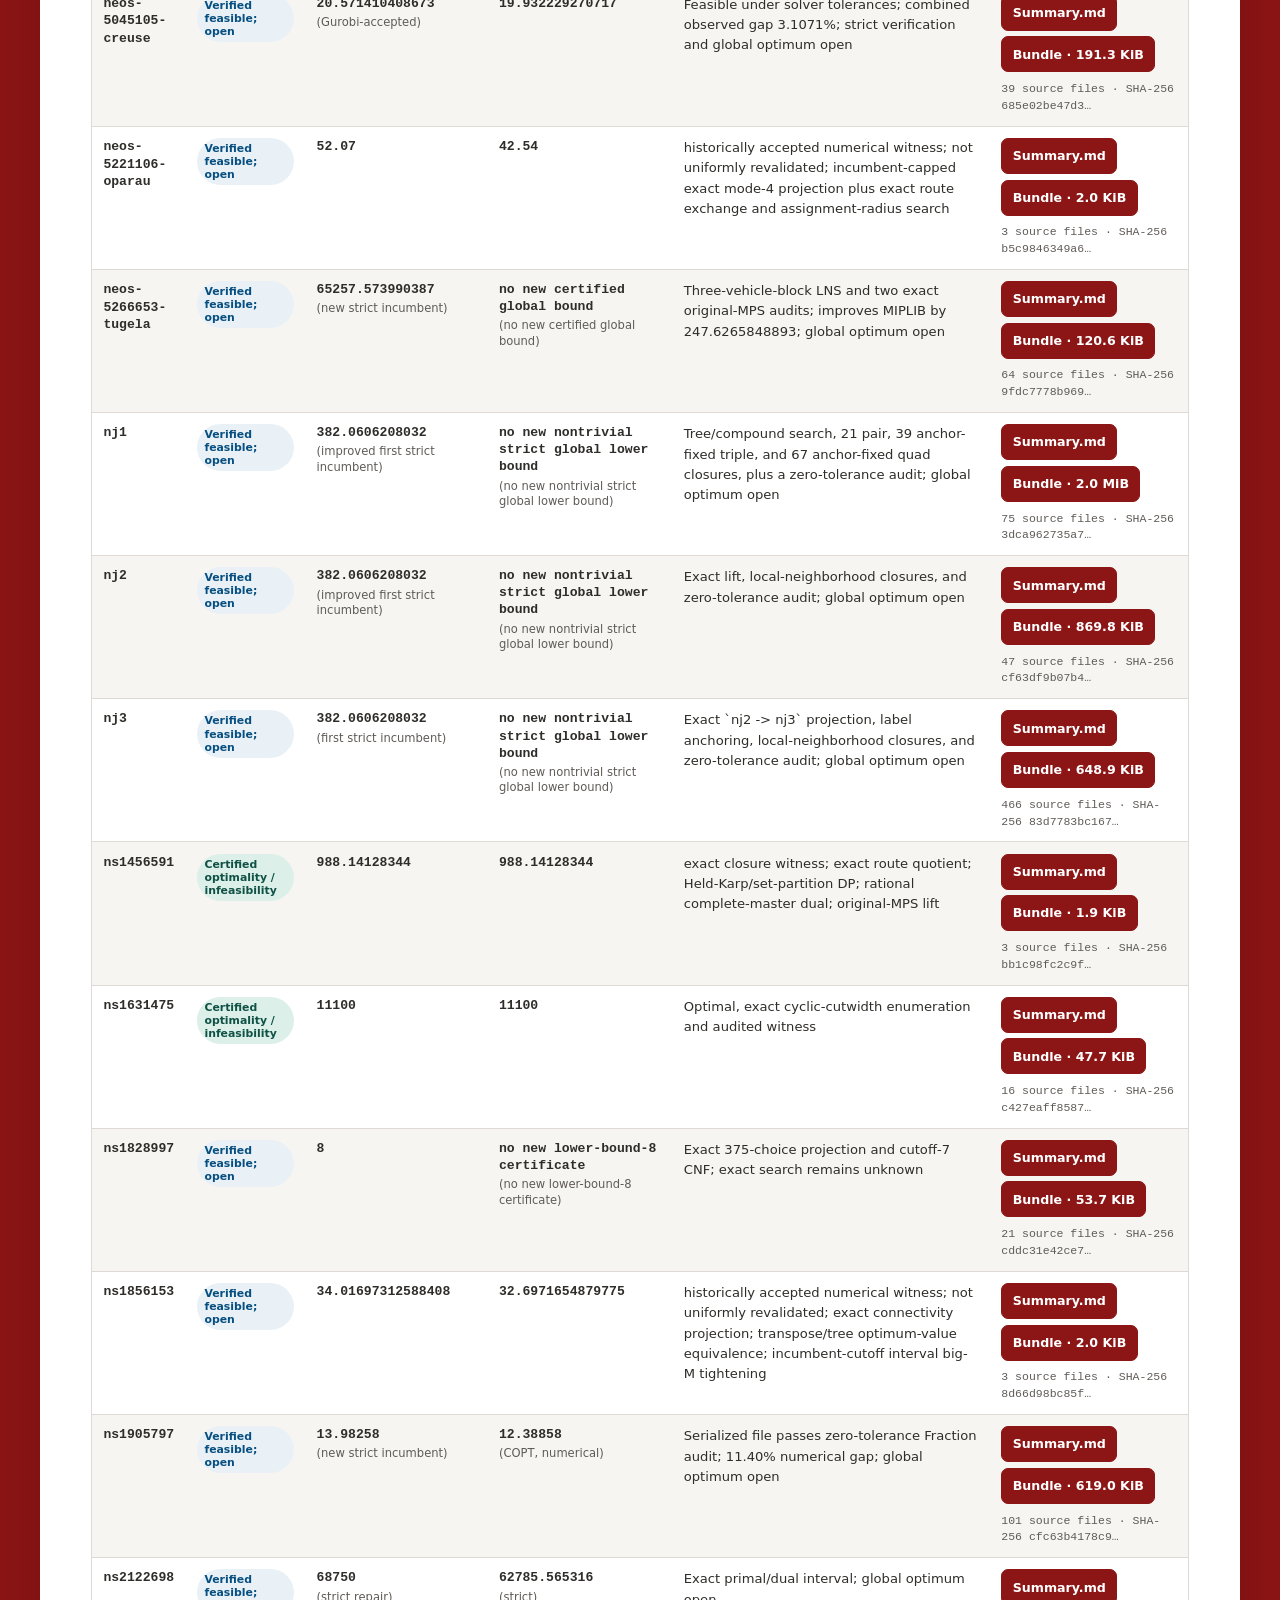
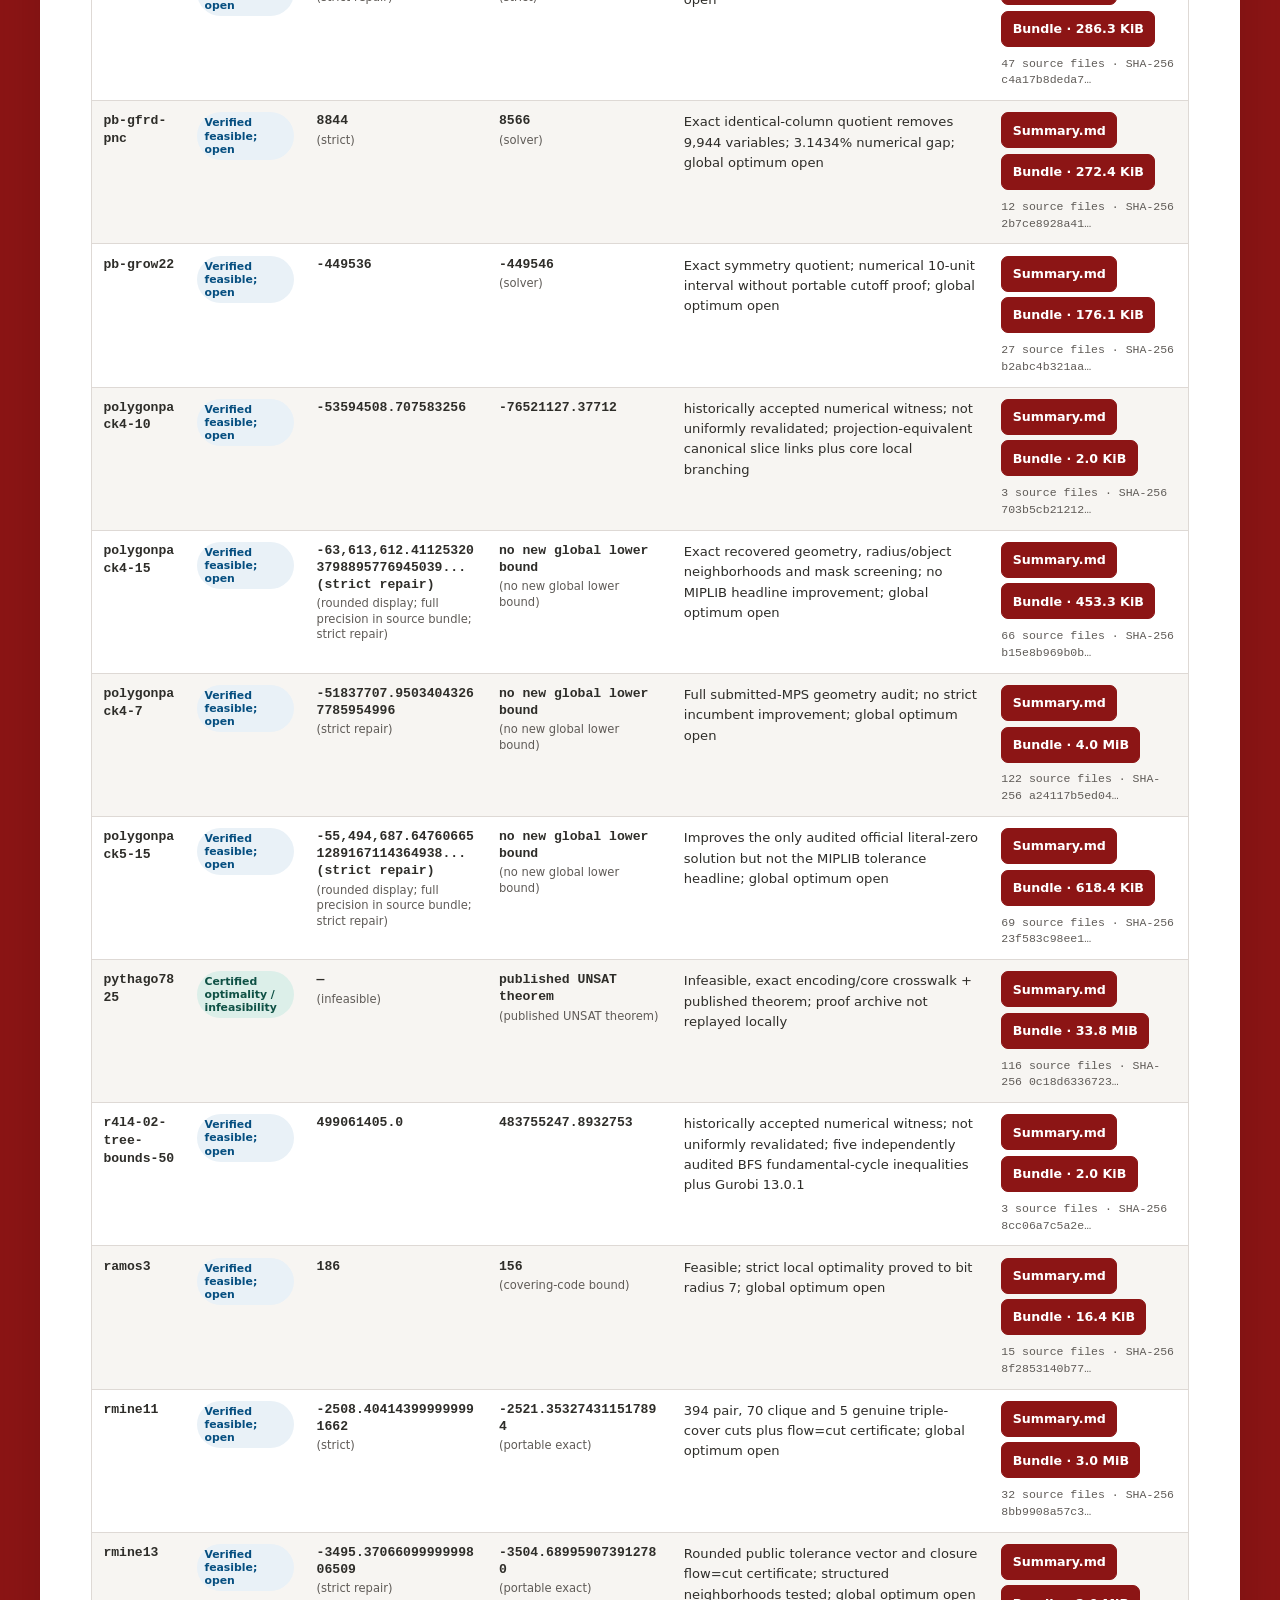
==== commit 7cc1c64e: "Apply scoped results updates to upstream b48994a website" ====
--- a/instances/index.html
+++ b/instances/index.html
@@ -11,28 +11,28 @@
     gtag('config', 'G-JNJSLE077H');
   </script>
   <meta name="viewport" content="width=device-width, initial-scale=1">
-  <meta name="description" content="Searchable findings and downloadable research bundles for 132 studied open MIPLIB instances.">
-  <title>132 Instance Findings | LLM4MIP</title>
+  <meta name="description" content="Searchable results and downloadable research bundles for 132 studied open MIPLIB instances.">
+  <title>Results for 132 Open MIPLIB Instances | LLM4MIP</title>
   <link rel="stylesheet" href="../assets/site.css">
 </head>
 <body>
   <a class="skip-link" href="#main">Skip to main content</a>
   <header class="site-header">
     <nav class="nav-wrap" aria-label="Primary navigation">
-      <a class="brand" href="../">LLM4MIP <small>Evidence before claims</small></a>
+      <a class="brand" href="../">LLM4MIP <small>Verified computational results</small></a>
       <div class="nav-links">
         <a href="./" aria-current="page">132 instances</a>
-        <a href="../skill/">Skill experiment</a>
-        <a href="../solver-replacement/">Replace solvers?</a>
+        <a href="../skill/">Skill comparison</a>
+        <!-- Temporarily hidden: <a href="../solver-replacement/">Replace solvers?</a> -->
         <!-- Temporarily hidden: <a href="../technical-report.pdf">Report</a> -->
         <button class="nav-placeholder" type="button" disabled aria-label="Technical report upcoming">Technical report upcoming</button>
       </div>
     </nav>
     <div class="hero">
       <div class="hero-inner">
-        <p class="eyebrow">Deep dive 01 · complete campaign catalogue</p>
-        <h1>132 instances, one auditable index</h1>
-        <p class="dek">All 132 studied instances have current result summaries and source evidence links. Downloads preserve 112 historical research archives and add 20 compact result bundles.</p>
+        <p class="eyebrow">Deep dive 01 · complete benchmark catalogue</p>
+        <h1>Results for 132 open MIPLIB instances</h1>
+        <p class="dek">Every studied current-open instance has a concise result summary and a compressed bundle of the related computational materials.</p>
       </div>
     </div>
   </header>
@@ -43,38 +43,29 @@
         <div class="section-head">
           <div>
             <p class="eyebrow" style="color:#8c1515">Snapshot</p>
-            <h2 id="snapshot-heading">What the campaign established</h2>
+            <h2 id="snapshot-heading">Benchmark results by optimization status</h2>
           </div>
-          <p>Click a segment to filter the catalogue. These categories partition all 132 instances.</p>
+          <p>Click a segment to filter the catalogue</p>
         </div>
-        <!-- CAMPAIGN_STATUS_START -->
-<div class="status-strip" role="group" aria-label="Filter by campaign status"><button type="button" data-status-filter="concluded" style="width:25.757576%;background:#176b5b" aria-label="Global conclusion: 34" aria-pressed="false">34</button><button type="button" data-status-filter="verified-open" style="width:70.454545%;background:#006cb8" aria-label="Accepted feasible; open: 93" aria-pressed="false">93</button><button type="button" data-status-filter="pending" style="width:0.757576%;background:#8A4F00" aria-label="Pending strict verification: 1" aria-pressed="false">1</button><button type="button" data-status-filter="no-feasible" style="width:3.030303%;background:#8c1515" aria-label="No feasible point found: 4" aria-pressed="false">4</button></div><div class="legend legend-4"><div class="legend-item"><span class="swatch" style="background:#176b5b"></span><span>Global conclusion</span><strong>34</strong></div><div class="legend-item"><span class="swatch" style="background:#006cb8"></span><span>Accepted feasible; open</span><strong>93</strong></div><div class="legend-item"><span class="swatch" style="background:#8A4F00"></span><span>Pending strict verification</span><strong>1</strong></div><div class="legend-item"><span class="swatch" style="background:#8c1515"></span><span>No feasible point found</span><strong>4</strong></div></div>
-<!-- CAMPAIGN_STATUS_END -->
-        <p class="note">34 global conclusions: 32 optimal and two infeasible. The optimal count includes two genus closures accepting residuals below 1e-10. Feasible/open cases retain their stated tolerances; these are not uniformly exact certificates. Primal and dual improvement counts overlap.</p>
-      </section>
-
-      <section class="section" aria-labelledby="setup-heading">
-        <div class="section-head">
-          <div>
-            <p class="eyebrow" style="color:#8c1515">Simplified experiment setup</p>
-            <h2 id="setup-heading">The same four gates for every claim</h2>
-          </div>
+        <div class="status-strip" role="group" aria-label="Filter by benchmark outcome">
+          <button type="button" data-status-filter="concluded" style="width:24.242424%;background:#176b5b" aria-label="Show 32 instances with certified optimality or infeasibility" aria-pressed="false">32 resolved</button>
+          <button type="button" data-status-filter="verified-open" style="width:71.212121%;background:#006cb8" aria-label="Show 94 verified feasible open instances" aria-pressed="false">94 verified/open</button>
+          <button type="button" data-status-filter="numeric-optimal" style="width:1.515152%;background:#8A4F00" aria-label="Show 2 instances that are numerically optimal up to 1e-10 tolerance" aria-pressed="false">2</button>
+          <button type="button" data-status-filter="no-feasible" style="width:3.030303%;background:#8c1515" aria-label="Show 4 instances with no feasible point found" aria-pressed="false">4</button>
         </div>
-        <div class="workflow">
-          <article><h3>Freeze</h3><p>Record the untouched model, baseline, objective convention, and acceptance tolerance.</p></article>
-          <article><h3>Understand</h3><p>Profile the matrix and formulate at least two falsifiable structural hypotheses.</p></article>
-          <article><h3>Test</h3><p>Run bounded primal, dual, reduction, enumeration, or certificate experiments.</p></article>
-          <article><h3>Verify</h3><p>Map survivors back to the original MPS and report only the evidence grade earned.</p></article>
+        <div class="legend legend-4">
+          <div class="legend-item"><span class="swatch" style="background:#176b5b"></span><span>Certified optimality / infeasibility</span><strong>32</strong></div>
+          <div class="legend-item"><span class="swatch" style="background:#006cb8"></span><span>Verified feasible; open</span><strong>94</strong></div>
+          <div class="legend-item"><span class="swatch" style="background:#8A4F00"></span><span>Numerically optimal up to 1e-10 tolerance</span><strong>2</strong></div>
+          <div class="legend-item"><span class="swatch" style="background:#8c1515"></span><span>No feasible point found</span><strong>4</strong></div>
         </div>
-        <div class="callout blue">
-          <p><strong>Bundle policy:</strong> the original 112 research archives remain unchanged, retaining their reports, scripts, solutions and proof artifacts (official raw input models are excluded and recorded by hash). The subsequent 20 downloads contain result summaries, ledger records and a license; detailed proof and experiment materials are linked at their source. Current summaries supersede historical counts and genus policy. The historical <span class="mono">rmine14</span> calibration is excluded.</p>
-        </div>
+        <p class="note">The 32 resolved instances comprise 30 with certified optimality and two with certified infeasibility. “Open” means global optimality remains unresolved; local optimality, stronger bounds, or incumbent improvements may still be substantial.</p>
       </section>
 
       <section id="catalogue" class="section" aria-labelledby="catalogue-heading">
         <div class="section-head">
           <div>
-            <p class="eyebrow" style="color:#8c1515">Finding archive</p>
+            <p class="eyebrow" style="color:#8c1515">Instance results</p>
             <h2 id="catalogue-heading">Search all instances</h2>
           </div>
           <a href="instances.json">Download catalogue JSON</a>
@@ -85,11 +76,13 @@
             <input id="instance-search" type="search" placeholder="Try “parity”, “strict incumbent”, or “fhnw”" autocomplete="off">
           </div>
           <div class="field">
-            <label for="instance-filter">Status or improvement</label>
+            <label for="instance-filter">Benchmark outcome</label>
             <select id="instance-filter">
-              <!-- CAMPAIGN_OPTIONS_START -->
-<option value="all">All 132</option><option value="concluded">Global conclusion (34)</option><option value="verified-open">Accepted feasible; open (93)</option><option value="pending">Pending strict verification (1)</option><option value="no-feasible">No feasible point found (4)</option><option value="optimal">Optimal (32)</option><option value="infeasible">Infeasible (2)</option><option value="primal-improved">Primal update (29)</option><option value="dual-improved">Dual improvement (66)</option>
-<!-- CAMPAIGN_OPTIONS_END -->
+              <option value="all">All 132</option>
+              <option value="concluded">Certified optimality / infeasibility (32)</option>
+              <option value="verified-open">Verified feasible; open (94)</option>
+              <option value="numeric-optimal">Numerically optimal up to 1e-10 tolerance (2)</option>
+              <option value="no-feasible">No feasible point found (4)</option>
             </select>
           </div>
         </div>
@@ -97,17 +90,17 @@
         <p class="scroll-hint">Swipe sideways to see every column.</p>
         <div class="table-wrap" tabindex="0" role="region" aria-label="Scrollable instance results table">
           <table class="results-table">
-            <thead><tr><th>Instance</th><th>Status</th><th>Primal bound / feasibility</th><th>Dual bound / certificate</th><th>Optimization status and evidence</th><th>Files</th></tr></thead>
+            <thead><tr><th scope="col">Instance</th><th scope="col">Status</th><th scope="col">Primal bound</th><th scope="col">Dual bound</th><th scope="col">Optimization result and verification</th><th scope="col">Files</th></tr></thead>
             <tbody id="instance-body"></tbody>
           </table>
         </div>
         <noscript><p class="noscript">The searchable table requires JavaScript. Download <a href="instances.json">the full JSON catalogue</a>, which contains every summary and archive path.</p></noscript>
       </section>
 
-      <section class="section" aria-labelledby="scope-heading">
-        <h2 id="scope-heading">Evidence boundary</h2>
-        <p>These pages describe the repository snapshot, not the live MIPLIB leaderboard. The result ledger is pinned to research commit <span class="mono">b63b896</span>; original evidence grades retain the 18 September reconciliation. The subsequent 20 cases use post-hoc best valid bounds across separate skill runs. Dual improvements compare 108 pairs of finite bounds (131 cases have finite COPT 10h baselines), using an absolute threshold of 1e-7; numerical improvements are not all formal certificates. Two primal updates derive from attributed external constructions, and one is numerical polishing. Each summary discloses its evidence and archive scope.</p>
-      </section>
+      <!-- <section class="section" aria-labelledby="scope-heading">
+        <h2 id="scope-heading">Verification scope</h2>
+        <p>These pages describe the repository snapshot, not the live MIPLIB leaderboard. The source base is commit <span class="mono">89a8abd</span> plus the disclosed 18 September reconciliation reviews. Some exact traces are retained externally by hash, some resolved-instance results depend on published theorems, and five retain floating-point or commercial-solver dependence. Each summary leads with the reconciled current status even when older logs are preserved in its bundle.</p>
+      </section> -->
     </div>
   </main>
 
--- a/assets/site.css
+++ b/assets/site.css
@@ -72,9 +72,18 @@
 .motivation-summary { padding: clamp(1rem, 2.5vw, 1.4rem); border-left: 5px solid var(--cardinal); background: var(--soft-red); }
 .motivation-summary p { max-width: 980px; margin: 0; color: #493c39; font-size: clamp(1rem, 1.7vw, 1.15rem); line-height: 1.62; }
 .motivation-summary p + p { margin-top: 1rem; }
+.central-question { margin: 1rem 0 0; padding: clamp(1.1rem, 2.5vw, 1.5rem); border: 2px solid var(--cardinal); background: #fff; color: var(--ink); text-align: center; box-shadow: 0 8px 20px rgba(55, 7, 7, 0.08); }
+.central-question span { display: block; color: var(--cardinal); font: 750 0.72rem/1.2 ui-monospace, SFMono-Regular, Menlo, monospace; letter-spacing: 0.14em; text-transform: uppercase; }
+.central-question strong { display: block; max-width: 930px; margin: 0.45rem auto 0; font: 800 clamp(1.15rem, 2.1vw, 1.6rem)/1.3 Arial, Helvetica, sans-serif; letter-spacing: -0.02em; }
+.central-question + .motivation-summary { margin-top: 1rem; }
 .main-conclusion { margin-top: 1rem; padding: clamp(1.15rem, 3vw, 1.75rem); border: 2px solid var(--cardinal); background: var(--cardinal); color: #fff; text-align: center; box-shadow: 0 10px 25px rgba(55, 7, 7, 0.16); }
 .main-conclusion span { display: block; color: var(--sand); font: 750 0.72rem/1.2 ui-monospace, SFMono-Regular, Menlo, monospace; letter-spacing: 0.14em; text-transform: uppercase; }
-.main-conclusion strong { display: block; max-width: 880px; margin: 0.45rem auto 0; font: 800 clamp(1.35rem, 3vw, 2rem)/1.2 Arial, Helvetica, sans-serif; letter-spacing: -0.02em; }
+.main-conclusion strong { display: block; max-width: 1000px; margin: 0.45rem auto 0; font: 800 clamp(1.2rem, 2.3vw, 1.75rem)/1.22 Arial, Helvetica, sans-serif; letter-spacing: -0.02em; }
+.skill-download-callout { display: grid; grid-template-columns: minmax(0, 1fr) auto; gap: 1.25rem; align-items: center; margin-top: 1rem; padding: clamp(1.1rem, 2.5vw, 1.45rem); border: 1px solid var(--line); border-left: 5px solid var(--cardinal); background: var(--wash); }
+.skill-download-callout .eyebrow { margin-bottom: 0.45rem; color: var(--cardinal); }
+.skill-download-callout h2 { margin: 0; font-size: clamp(1.35rem, 2.4vw, 1.85rem); line-height: 1.1; letter-spacing: -0.03em; }
+.skill-download-callout p:last-child { max-width: 760px; margin: 0.65rem 0 0; color: var(--muted); }
+.skill-download-actions { display: flex; flex-wrap: wrap; gap: 0.55rem; justify-content: flex-end; }
 .section { margin-top: 3.6rem; }
 .section:first-child { margin-top: 0; }
 .section-head { display: flex; align-items: end; justify-content: space-between; gap: 1rem; margin-bottom: 1.15rem; }
@@ -83,12 +92,21 @@
 h2, h3 { font-family: Arial, Helvetica, sans-serif; }
 h3 { line-height: 1.2; }
 .lede { max-width: 880px; margin: 0; font-size: 1.16rem; color: #493c39; }
+.skill-focus-list { display: grid; grid-template-columns: repeat(3, minmax(0, 1fr)); gap: 0.8rem; max-width: none; margin: 0; padding: 0; list-style: none; counter-reset: skill-focus; }
+.skill-focus-list li { position: relative; min-height: 185px; padding: 1.15rem; overflow: hidden; border: 1px solid var(--line); border-top: 5px solid var(--cardinal); border-radius: 8px; background: linear-gradient(145deg, #fff 0%, var(--soft-red) 135%); color: var(--muted); font-size: 0.94rem; line-height: 1.5; box-shadow: 0 8px 20px rgba(46,45,41,0.08); counter-increment: skill-focus; }
+.skill-focus-list li:nth-child(2) { border-top-color: var(--green); background: linear-gradient(145deg, #fff 0%, #edf6f3 135%); }
+.skill-focus-list li:nth-child(3) { border-top-color: var(--blue); background: linear-gradient(145deg, #fff 0%, #edf5fa 135%); }
+.skill-focus-list li::before { content: "0" counter(skill-focus); display: grid; width: 2.15rem; height: 2.15rem; place-items: center; border-radius: 50%; background: var(--cardinal); color: #fff; font: 800 0.72rem/1 ui-monospace, SFMono-Regular, Menlo, monospace; letter-spacing: 0.04em; box-shadow: 0 5px 12px rgba(140,21,21,0.2); }
+.skill-focus-list li:nth-child(2)::before { background: var(--green); box-shadow: 0 5px 12px rgba(23,107,91,0.2); }
+.skill-focus-list li:nth-child(3)::before { background: var(--blue); box-shadow: 0 5px 12px rgba(0,108,184,0.2); }
+.skill-focus-list strong { display: block; margin: 0.8rem 0 0.35rem; color: var(--ink); font: 800 1.08rem/1.25 Arial, Helvetica, sans-serif; }
 .note { color: var(--muted); font-size: 0.86rem; }
 .mono { font-family: ui-monospace, SFMono-Regular, Menlo, Consolas, monospace; overflow-wrap: anywhere; word-break: break-word; }
 
 .nav-wrap > *, .hero-inner, .content, .section, .section-head > *,
 .metric-grid > *, .page-grid > *, .workflow > *, .download-grid > *,
-.controls > *, .verdict > *, .division > *, .footer-inner > * { min-width: 0; }
+.controls > *, .verdict > *, .division > *, .footer-inner > *,
+.skill-download-callout > *, .skill-download-actions > * { min-width: 0; }
 
 .metric-grid { display: grid; grid-template-columns: repeat(4, minmax(0, 1fr)); gap: 0.75rem; margin-top: -1.65rem; position: relative; z-index: 2; padding: 0 2rem; }
 .metric { min-height: 130px; padding: 1.2rem; border: 1px solid var(--line); border-top: 5px solid var(--cardinal); background: #fff; box-shadow: 0 9px 24px rgba(46,45,41,0.1); }
@@ -108,6 +126,8 @@
 .legend.legend-4 { grid-template-columns: repeat(4, minmax(0, 1fr)); }
 .legend.legend-6 { grid-template-columns: repeat(3, minmax(0, 1fr)); }
 .legend-item { display: grid; min-height: 52px; grid-template-columns: 12px minmax(0, 1fr) minmax(2ch, auto); align-items: start; gap: 0.55rem; padding: 0.58rem 0.65rem; border: 1px solid var(--line); border-radius: 4px; background: #fff; color: var(--muted); font-size: 0.82rem; line-height: 1.35; }
+.compact-legend { gap: 0.45rem; margin-top: 0.75rem; }
+.compact-legend .legend-item { min-height: 0; gap: 0.45rem; padding: 0.44rem 0.55rem; font-size: 0.88rem; line-height: 1.3; }
 .swatch { width: 12px; height: 12px; margin-top: 0.18em; border-radius: 2px; }
 .legend-item strong { justify-self: end; color: var(--ink); font-variant-numeric: tabular-nums; text-align: right; }
 .bar-list { display: grid; gap: 0.75rem; }
@@ -118,10 +138,17 @@
 .bar-value { font-weight: 800; text-align: right; }
 .data-list { margin-top: 1.35rem; width: 100%; border-collapse: collapse; font-size: 0.86rem; }
 .data-list th, .data-list td { padding: 0.65rem 0.72rem; border-top: 1px solid var(--line); text-align: left; vertical-align: top; }
-.data-list th { color: var(--muted); font-size: 0.72rem; letter-spacing: 0.06em; text-transform: uppercase; }
+.data-list thead th { color: var(--muted); font-size: 0.72rem; letter-spacing: 0.06em; text-transform: uppercase; }
+.data-list tbody th { font-weight: 750; }
+.data-list.has-explanations { table-layout: fixed; }
+.data-list.has-explanations th:first-child { width: 30%; }
+.data-list.has-explanations th:nth-child(2) { width: 4.2rem; text-align: center; }
+.data-list.has-explanations td:nth-child(2) { font-weight: 800; text-align: center; font-variant-numeric: tabular-nums; }
+.measure-explanation { color: var(--muted); line-height: 1.45; }
 
 .page-grid { display: grid; grid-template-columns: repeat(3, minmax(0, 1fr)); gap: 0.8rem; }
-.page-card { display: flex; min-height: 265px; flex-direction: column; padding: 1.35rem; border: 1px solid var(--line); border-top: 6px solid var(--cardinal); background: #fff; }
+.page-grid-two { grid-template-columns: repeat(2, minmax(0, 1fr)); }
+.page-card { display: flex; min-height: 175px; flex-direction: column; padding: 1.35rem; border: 1px solid var(--line); border-top: 6px solid var(--cardinal); background: #fff; }
 .page-card:nth-child(2) { border-top-color: var(--green); }
 .page-card:nth-child(3) { border-top-color: var(--blue); }
 .page-card .number { color: var(--cardinal); font: 750 0.72rem/1 ui-monospace, SFMono-Regular, Menlo, monospace; letter-spacing: 0.1em; text-transform: uppercase; }
@@ -151,6 +178,9 @@
 .results-table tbody tr:nth-child(even) { background: var(--wash); }
 .results-table tbody tr:hover { background: var(--soft-red); }
 .results-table .instance-name { font: 750 0.82rem/1.35 ui-monospace, SFMono-Regular, Menlo, monospace; overflow-wrap: anywhere; }
+.results-table .measure-cell { min-width: 10.5rem; }
+.measure-value { display: block; color: var(--ink); font: 750 0.82rem/1.3 ui-monospace, SFMono-Regular, Menlo, monospace; font-variant-numeric: tabular-nums; overflow-wrap: anywhere; }
+.measure-note { display: block; margin-top: 0.2rem; color: var(--muted); font-size: 0.72rem; line-height: 1.35; }
 .results-table .finding { min-width: 240px; }
 .result-links { display: flex; flex-wrap: wrap; gap: 0.35rem; min-width: 170px; }
 .result-links a { white-space: nowrap; }
@@ -158,7 +188,7 @@
 .badge { display: inline-block; padding: 0.25rem 0.47rem; border-radius: 999px; background: #eee; color: #332f2d; font-size: 0.68rem; font-weight: 800; line-height: 1.2; }
 .badge.concluded { background: #dcefe9; color: #0f5145; }
 .badge.verified-open { background: #e9f1f7; color: #064f80; }
-.badge.pending { background: #fff1d9; color: #754500; }
+.badge.pending, .badge.numeric-optimal { background: #fff1d9; color: #754500; }
 .badge.no-feasible { background: #f5dddd; color: #6e1010; }
 .status-strip { display: flex; min-height: 52px; margin: 1.2rem 0; border-radius: 4px; overflow: hidden; }
 .status-strip div, .status-strip button { display: grid; place-items: center; min-width: 4px; border: 0; color: #fff; font: inherit; font-weight: 850; font-size: 0.78rem; text-align: center; padding: 0.3rem; cursor: pointer; }
@@ -222,6 +252,8 @@
   .metric { min-height: 118px; padding: 1rem; }
   .metric strong { font-size: 2rem; }
   .page-grid, .workflow, .download-grid, .controls { grid-template-columns: 1fr; }
+  .skill-focus-list { grid-template-columns: 1fr; }
+  .page-grid-two { grid-template-columns: 1fr; }
   .page-card { min-height: 0; }
   .panel { padding: 1rem; }
   .legend, .legend.legend-4, .legend.legend-6 { grid-template-columns: 1fr; }
@@ -232,6 +264,9 @@
   .bar-track { grid-column: 1 / -1; grid-row: 2; }
   .bar-value { grid-column: 2; grid-row: 1; }
   .section-head, .footer-inner { align-items: flex-start; flex-direction: column; }
+  .skill-download-callout { grid-template-columns: 1fr; }
+  .skill-download-actions { display: grid; grid-template-columns: 1fr; justify-content: stretch; }
+  .skill-download-actions .button { width: 100%; }
   .section-head > a { display: inline-flex; min-height: 44px; align-items: center; }
   .status-strip { display: grid; grid-template-columns: repeat(2, minmax(0, 1fr)); min-height: 0; }
   .status-strip button { width: auto !important; min-height: 44px; }
@@ -248,6 +283,8 @@
   .metric { min-height: 0; }
   .data-list { font-size: 0.8rem; }
   .data-list th, .data-list td { padding: 0.58rem 0.5rem; }
+  .data-list.has-explanations { font-size: 0.77rem; }
+  .data-list.has-explanations th, .data-list.has-explanations td { padding: 0.5rem 0.4rem; }
   .eyebrow { letter-spacing: 0.1em; }
   .section-head h2, .section h2 { font-size: clamp(1.5rem, 8.5vw, 1.95rem); }
   .callout { padding: 0.9rem; }
@@ -270,10 +307,7 @@
   .metric-grid { margin-top: 0; }
 }
 
-/* Keep the four skill comparisons in the same 2-by-2 order on every screen. */
 @media screen {
   .tabs.focused-tabs { display: grid; grid-template-columns: repeat(2, minmax(0, 1fr)); overflow: visible; }
   .tabs.focused-tabs button { width: 100%; white-space: normal; }
 }
-#focused-solver-control[hidden] { display: none; }
-#focused-solver-control { max-width: 24rem; margin-bottom: 1rem; }
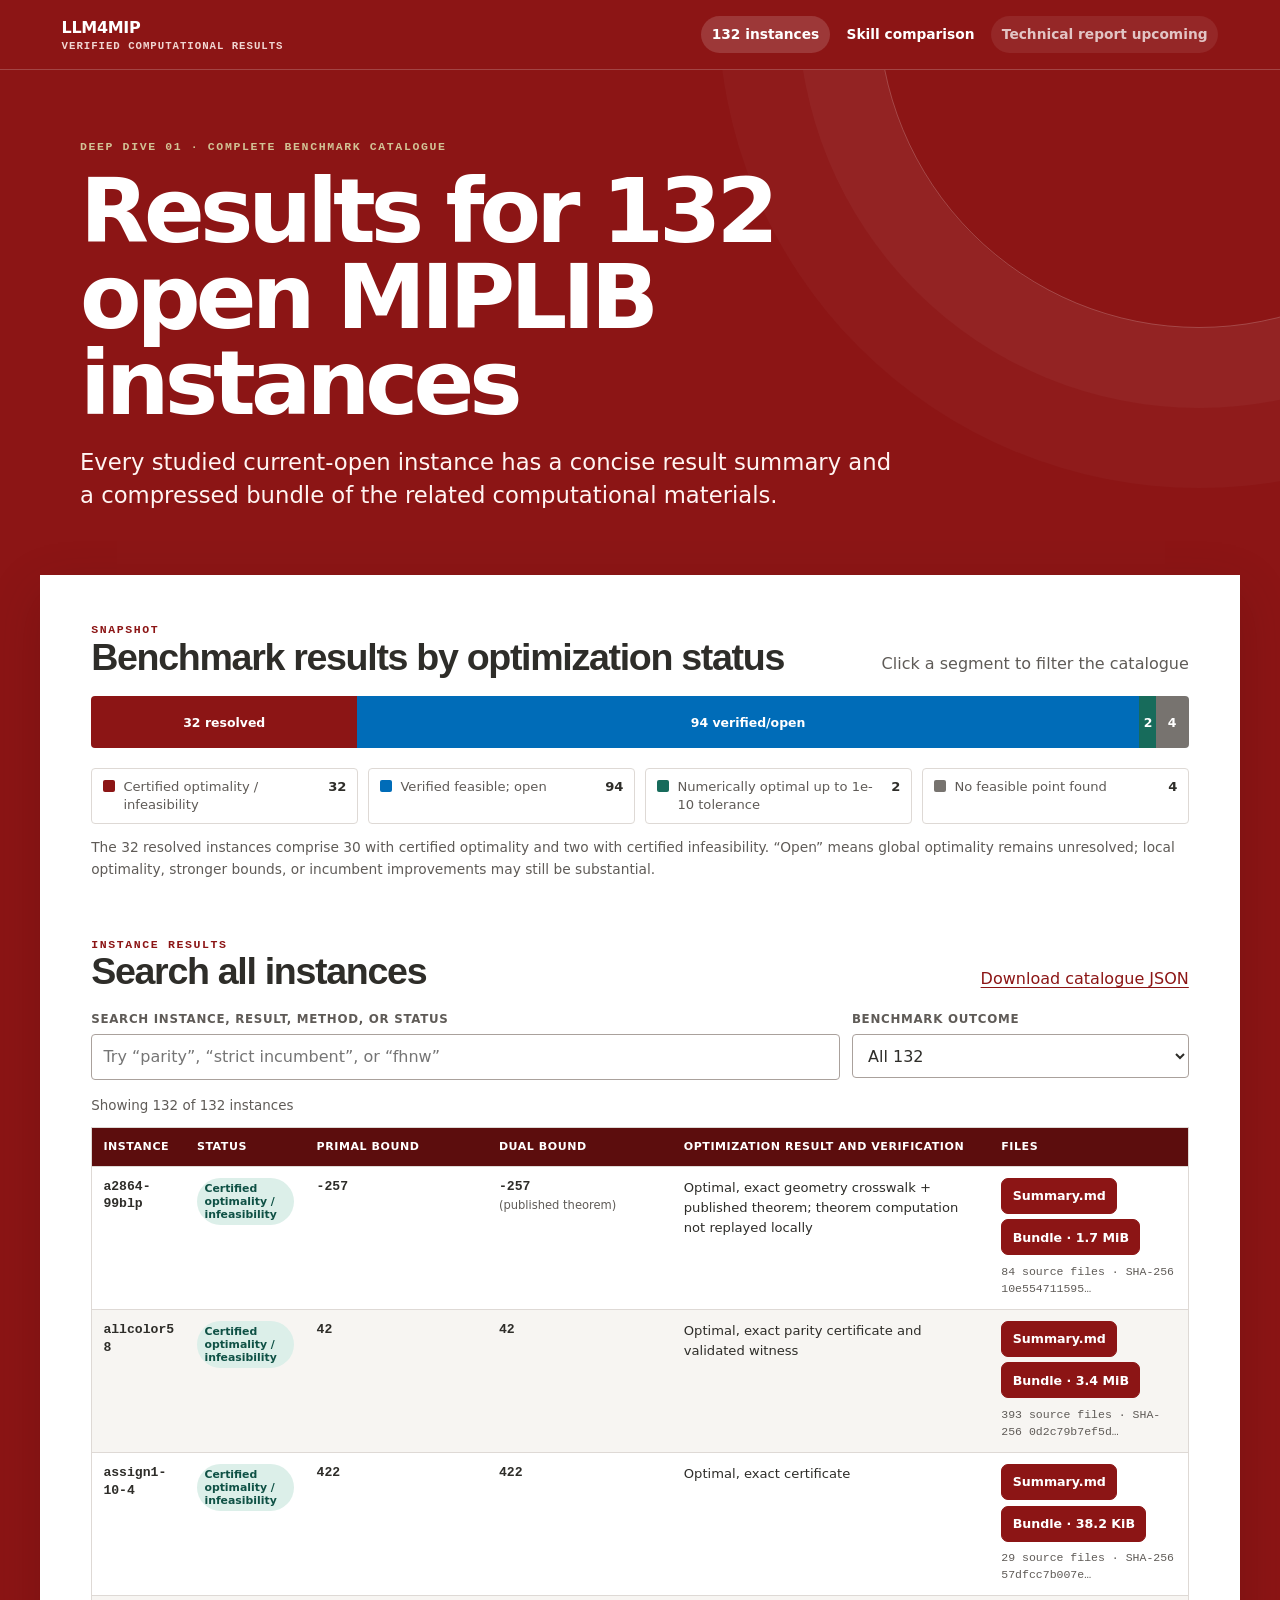
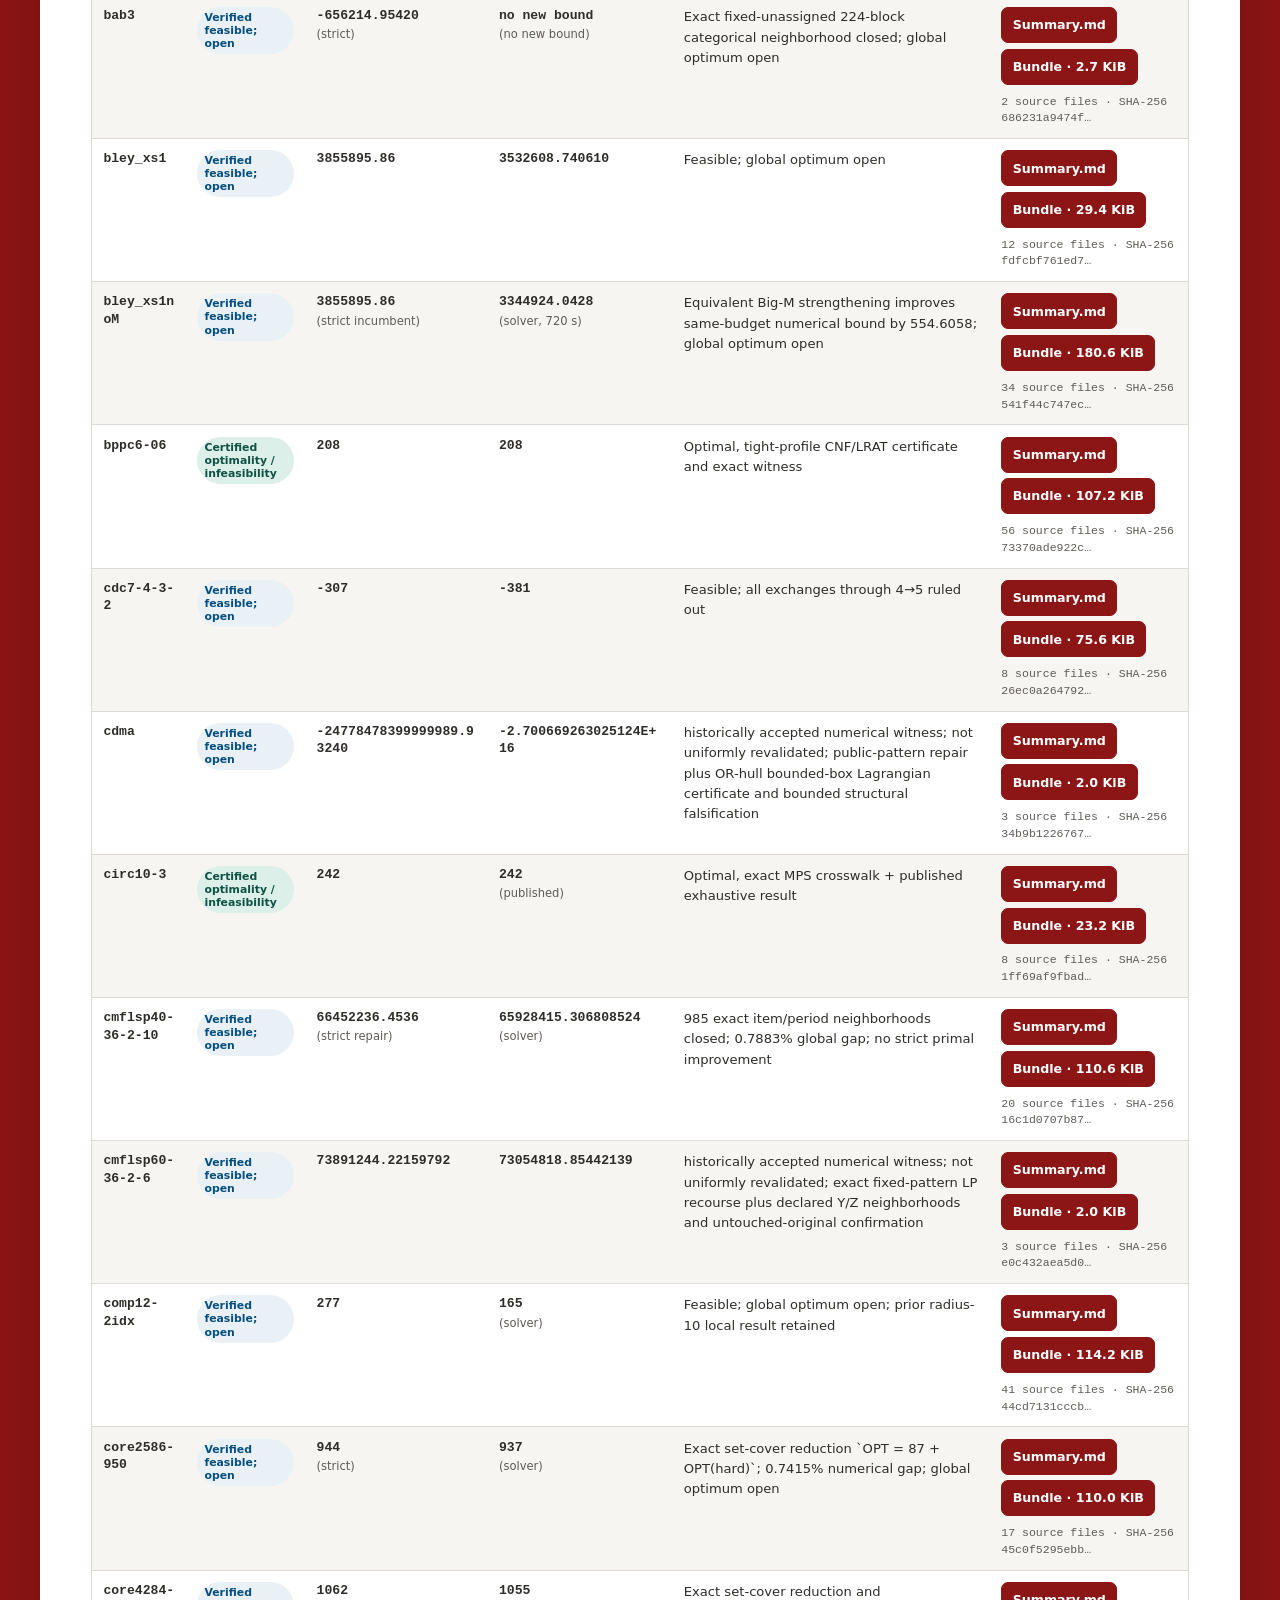
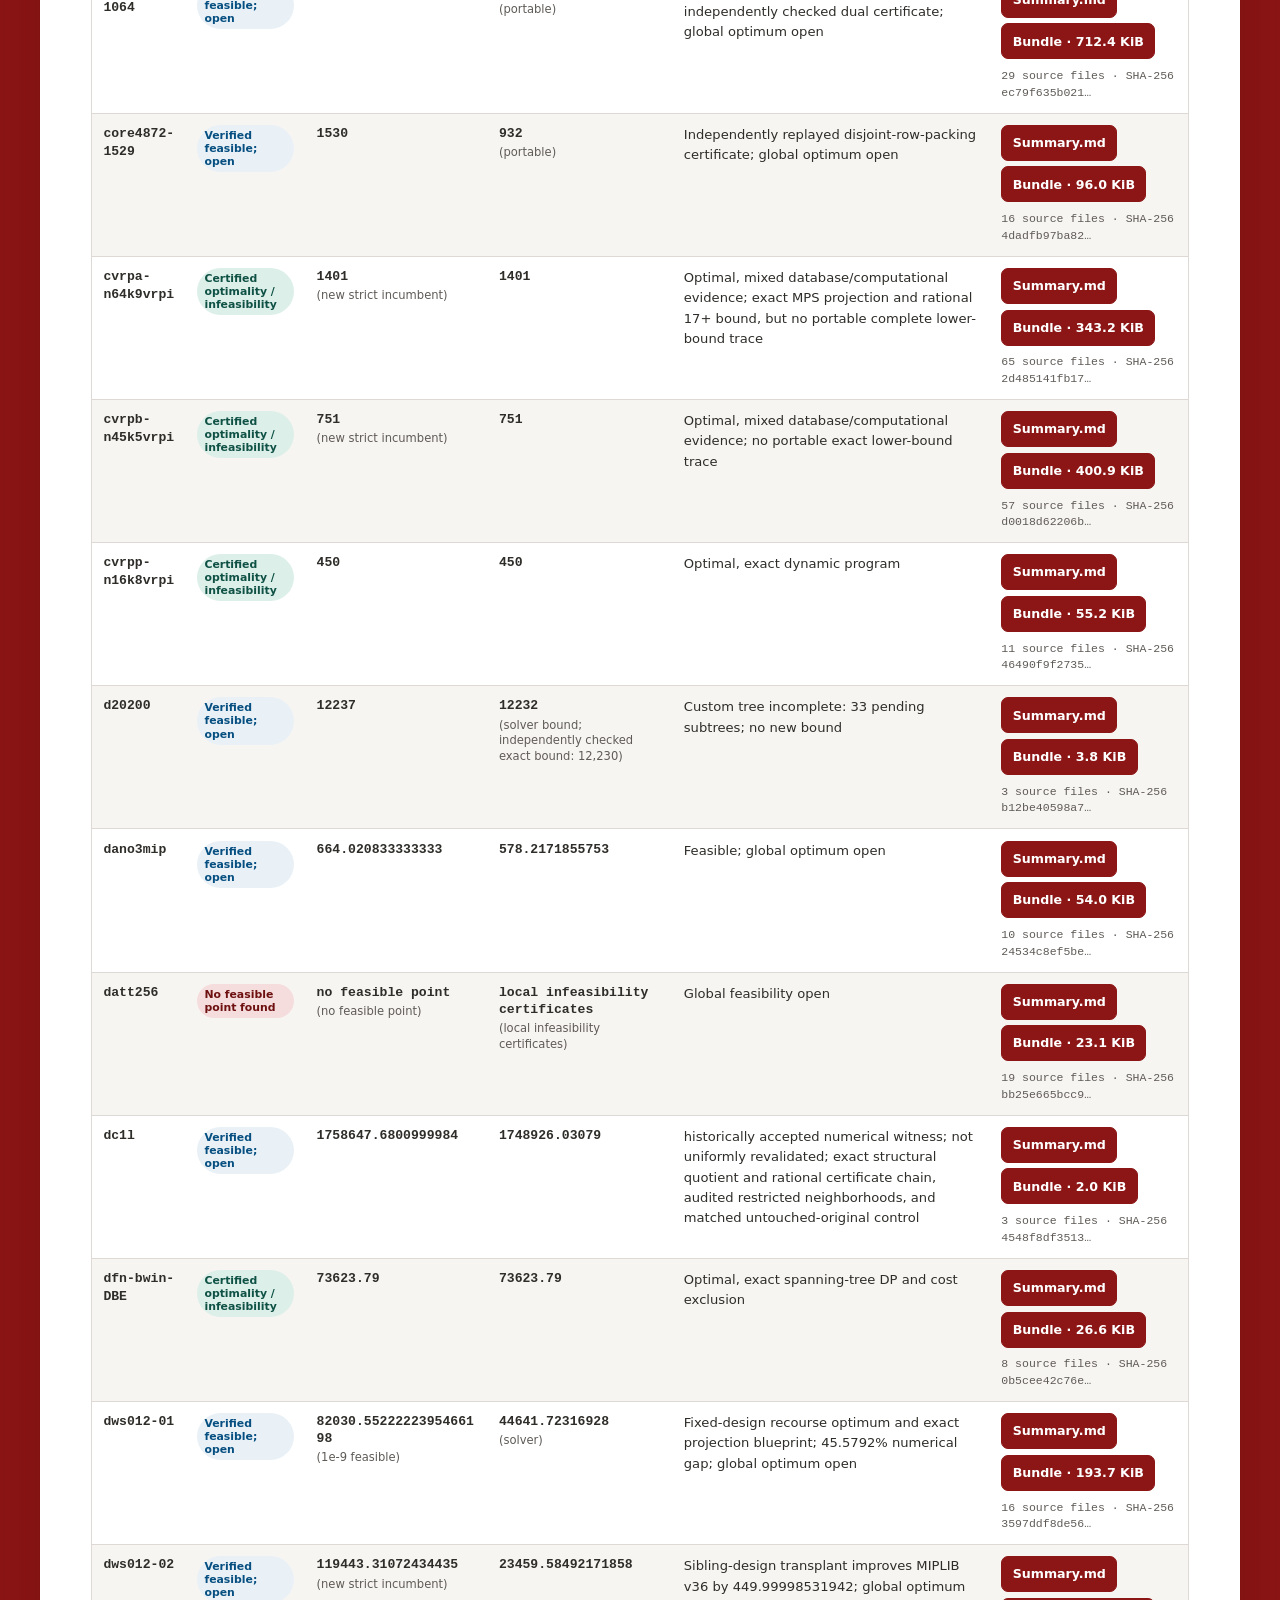
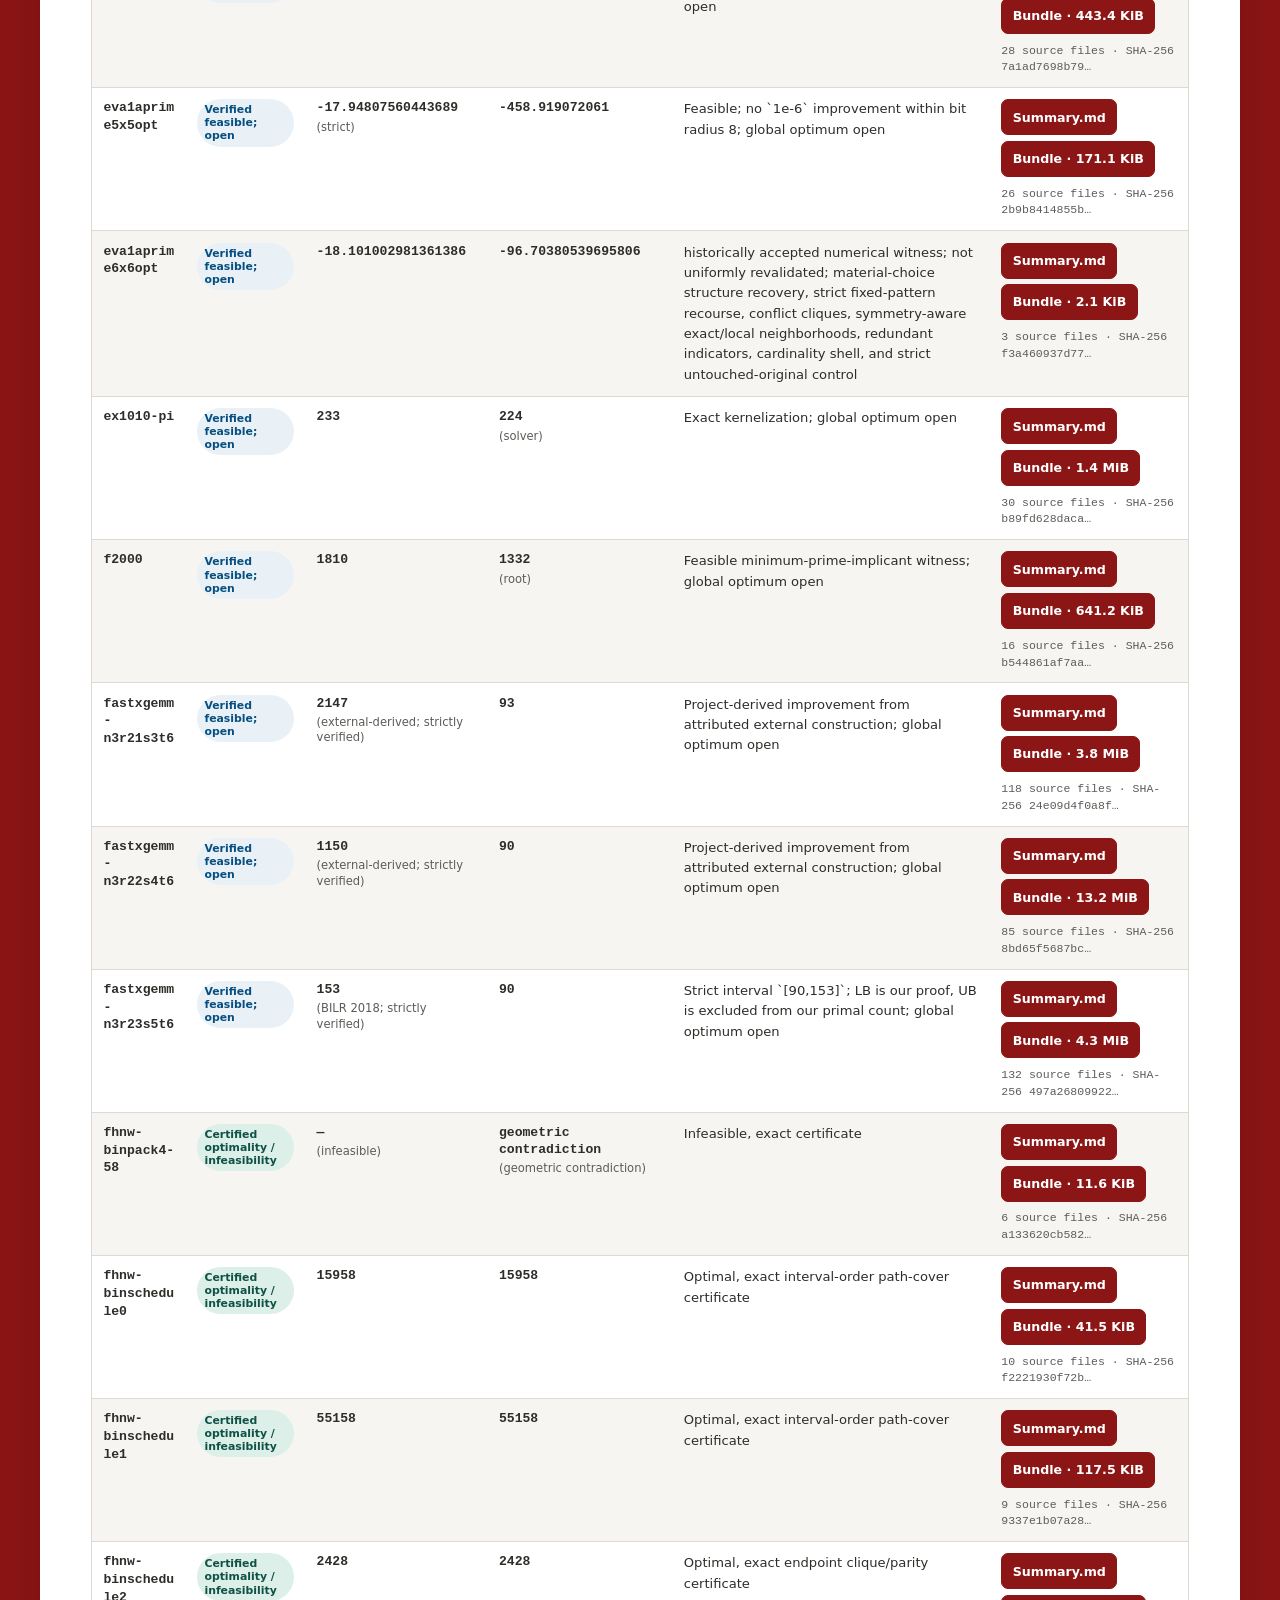
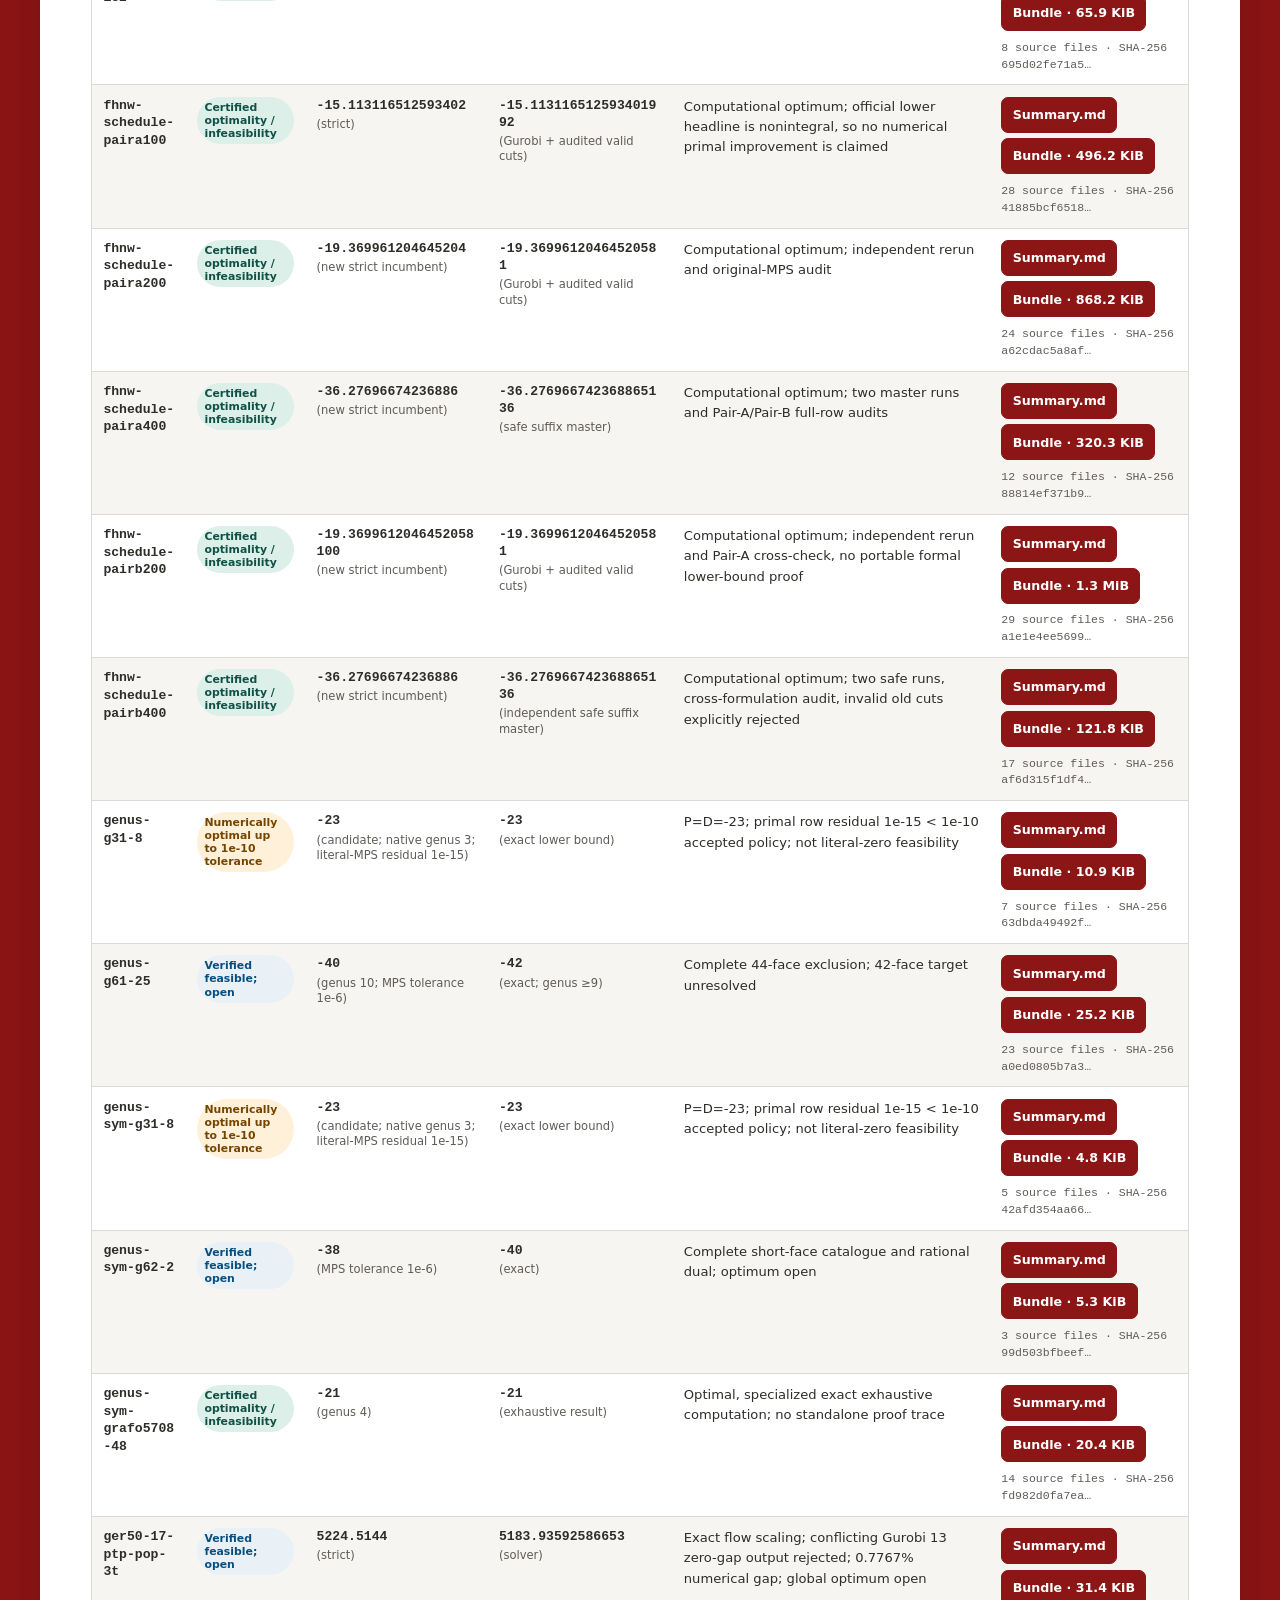
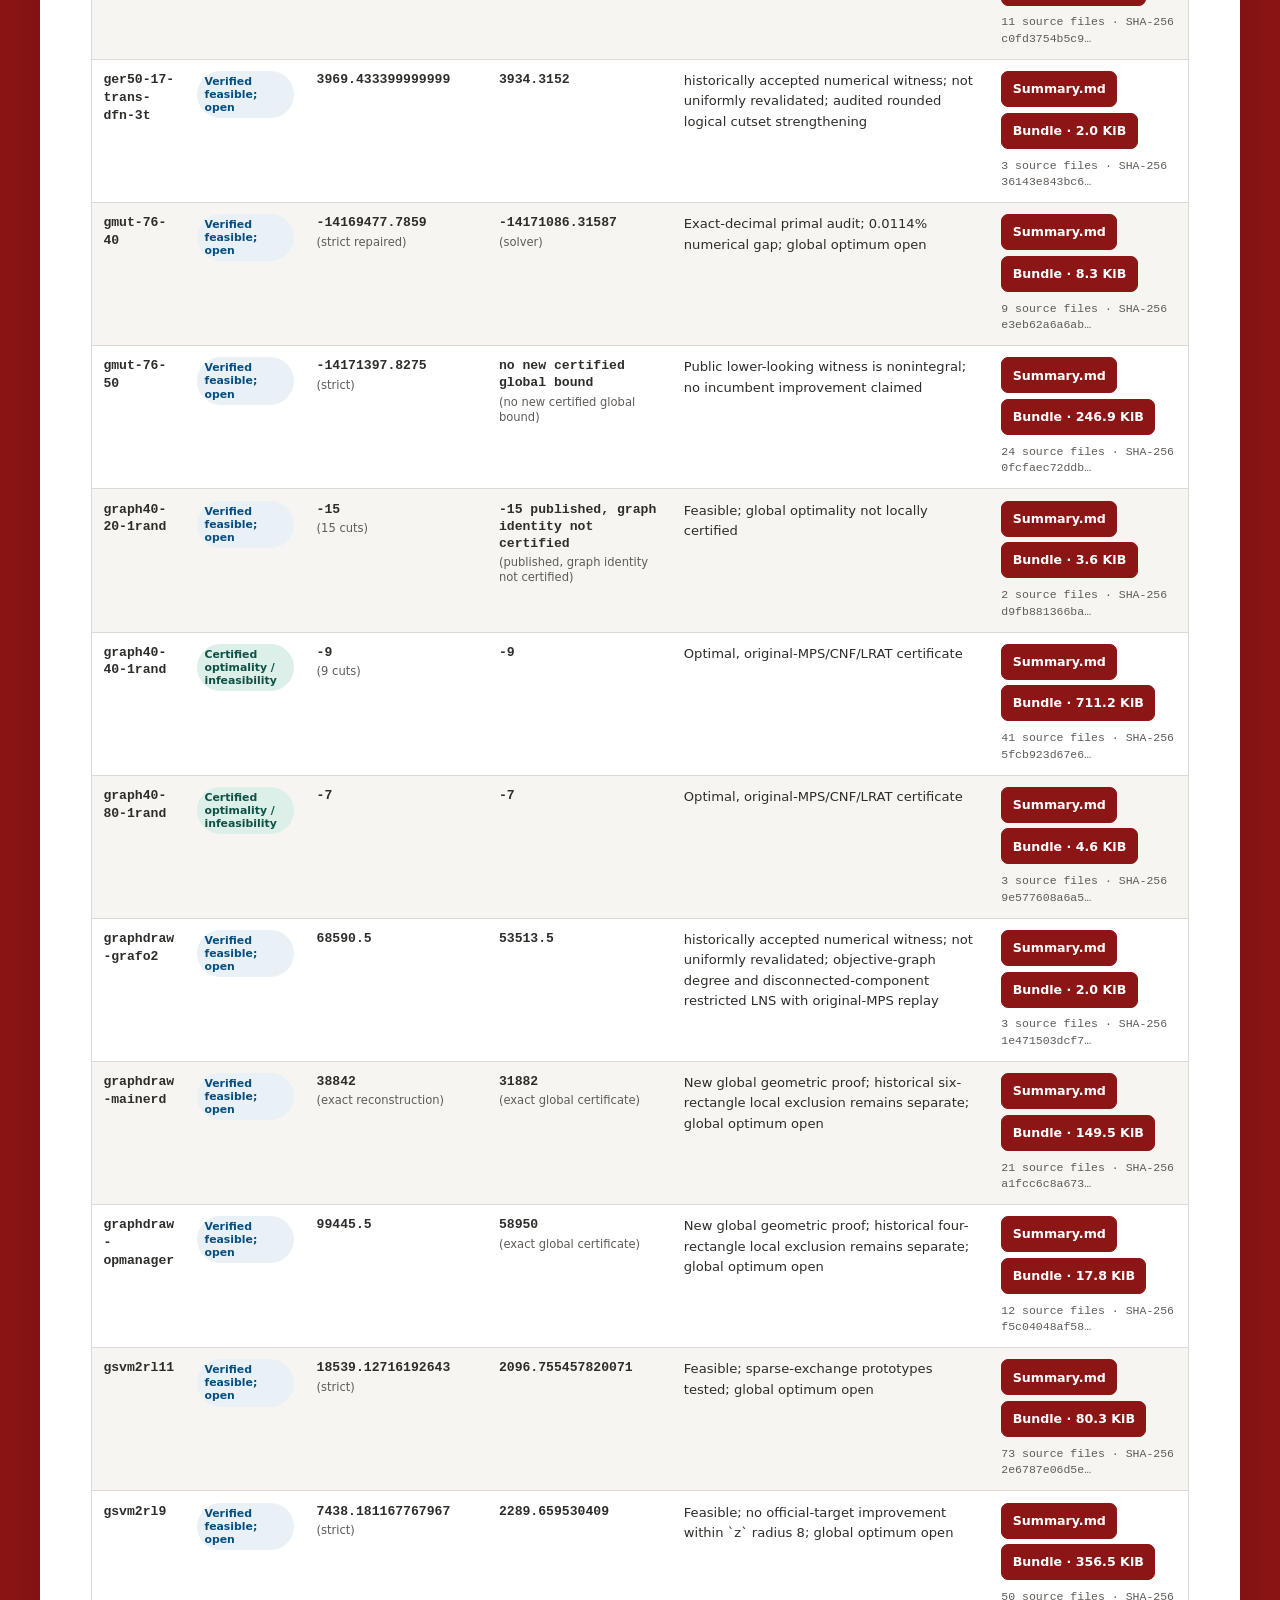
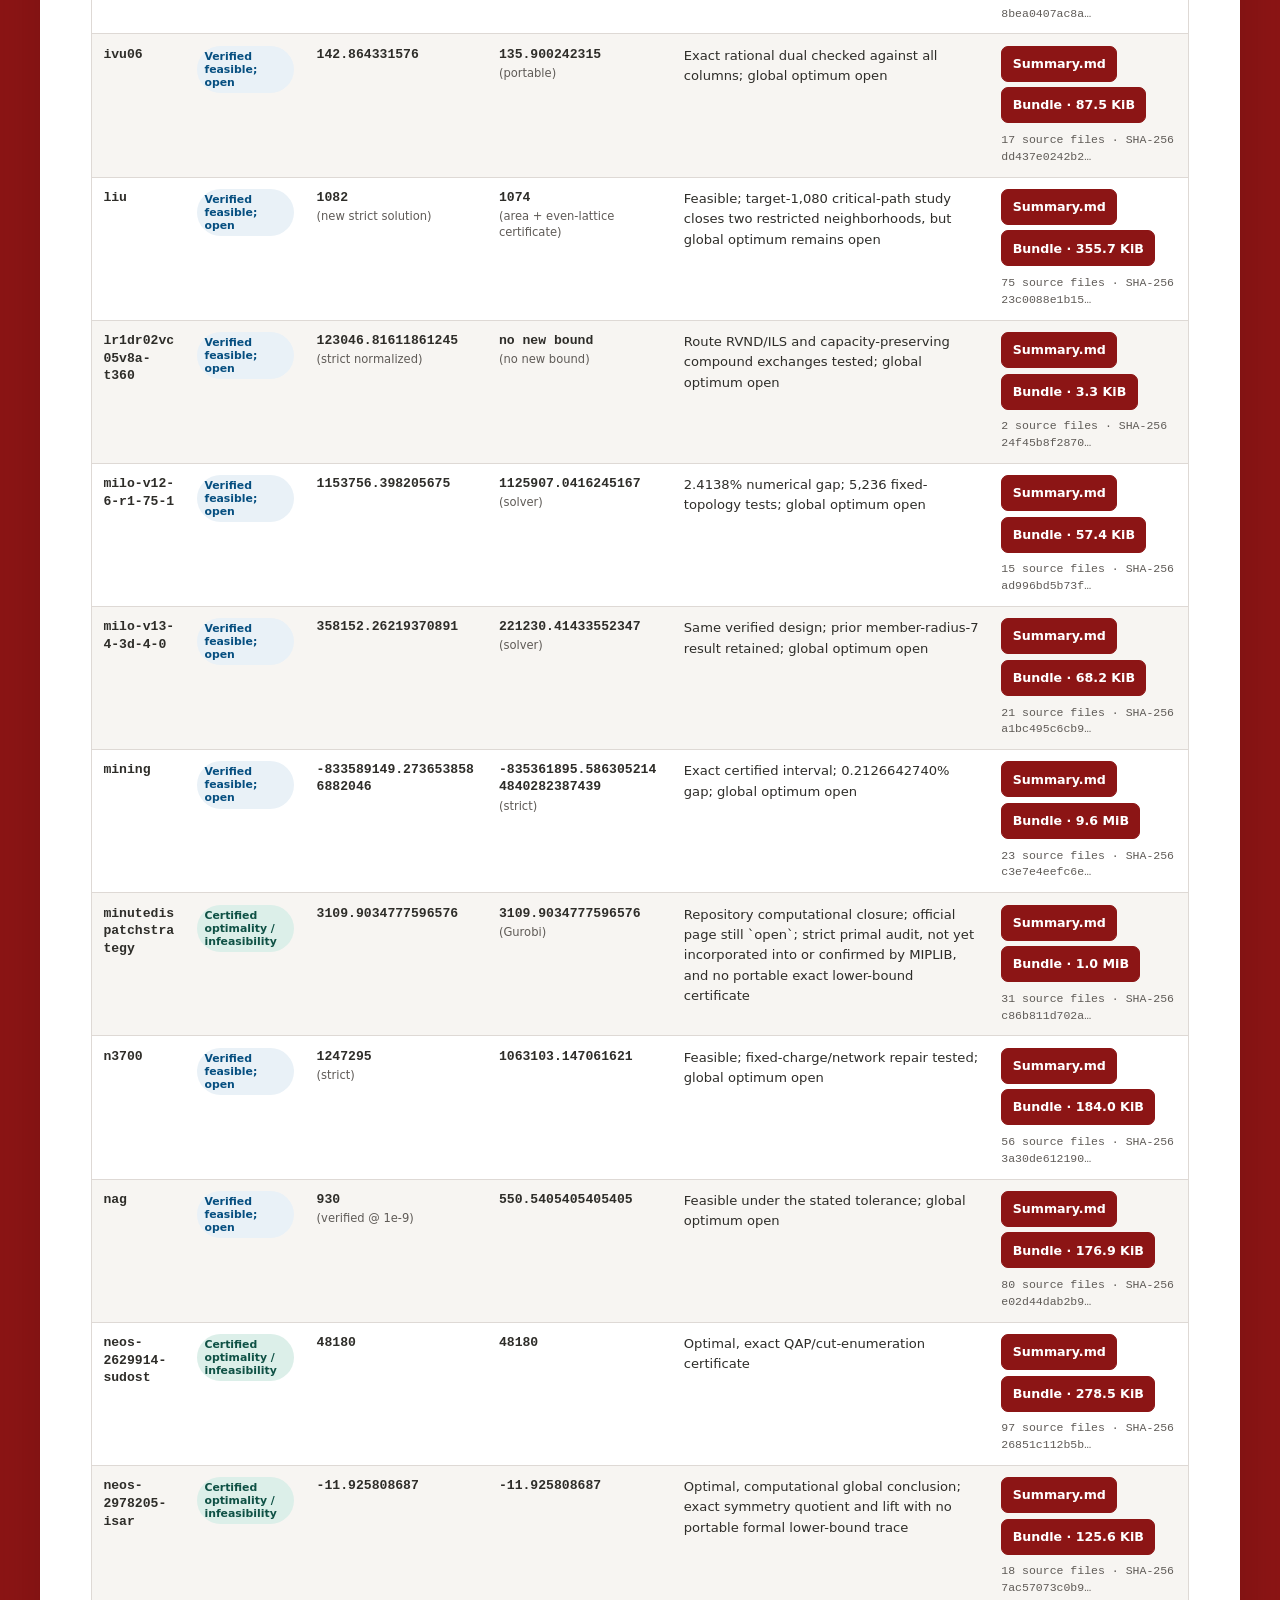
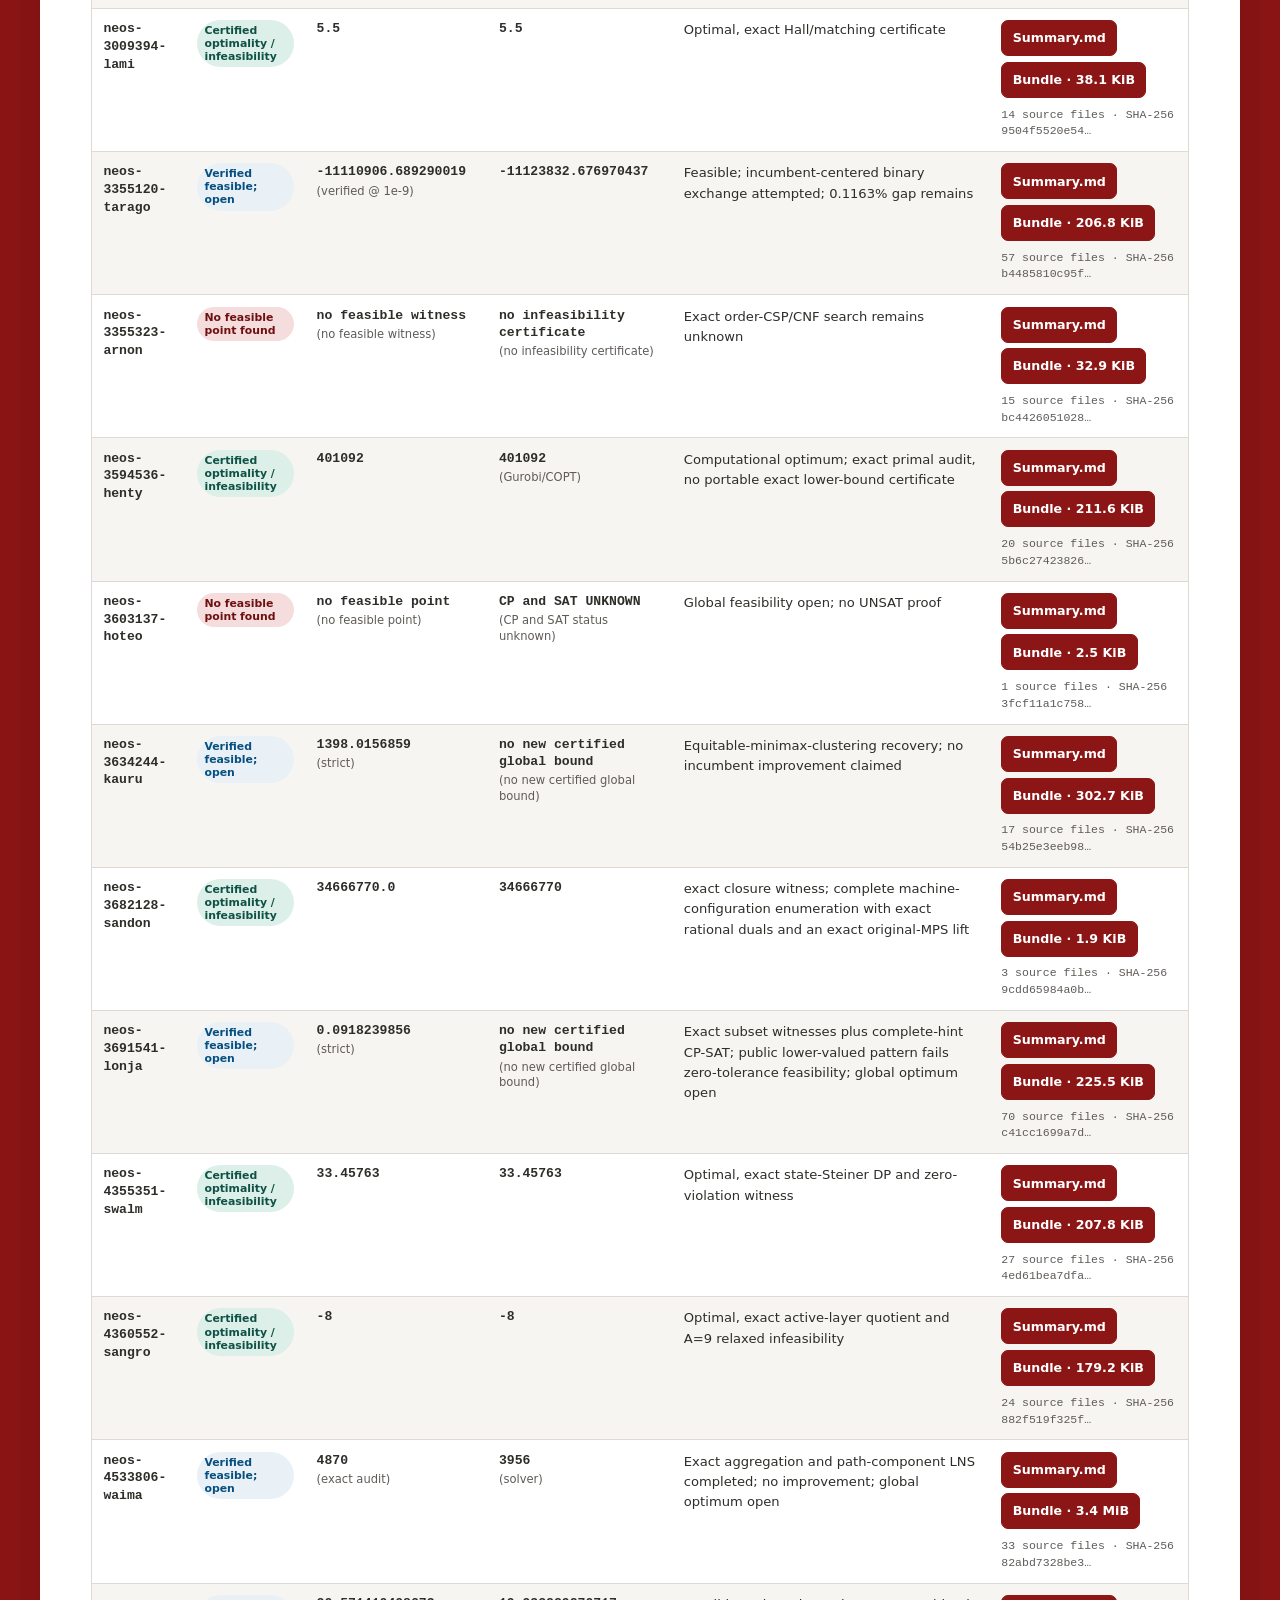
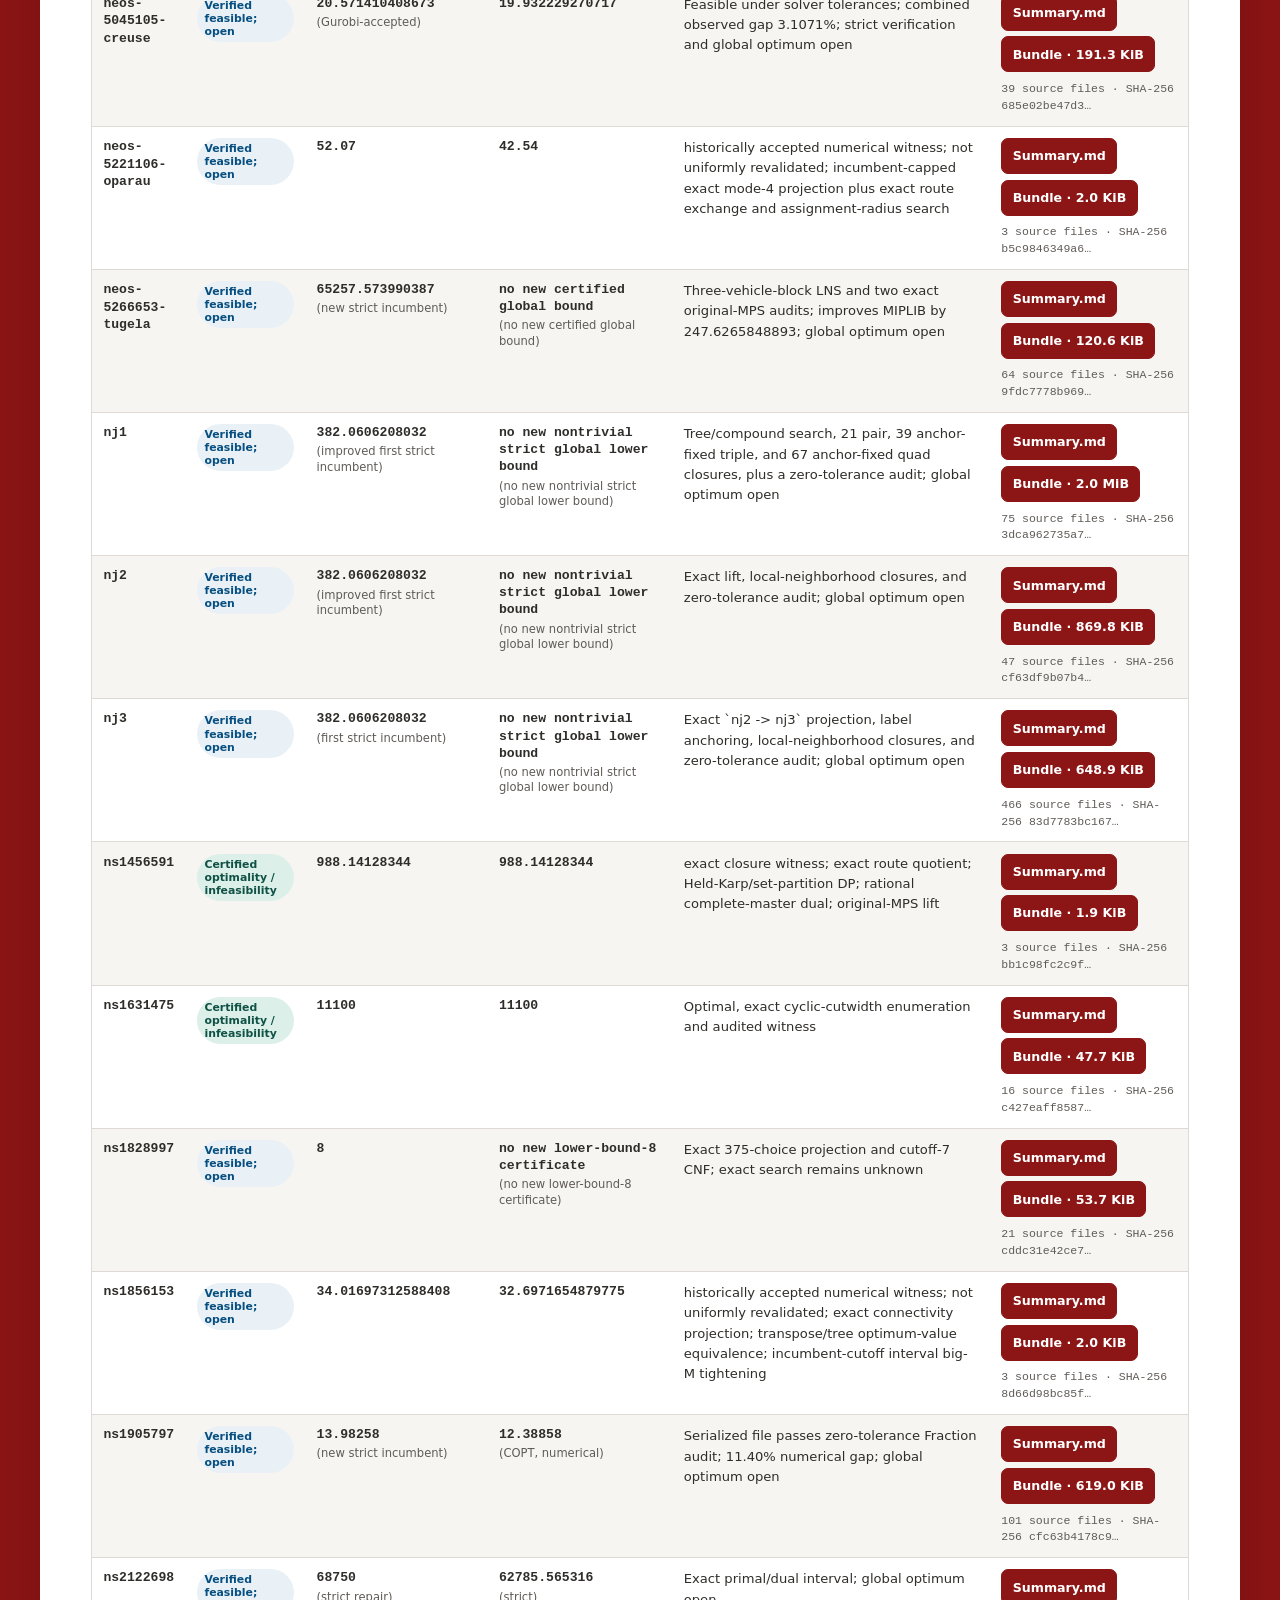
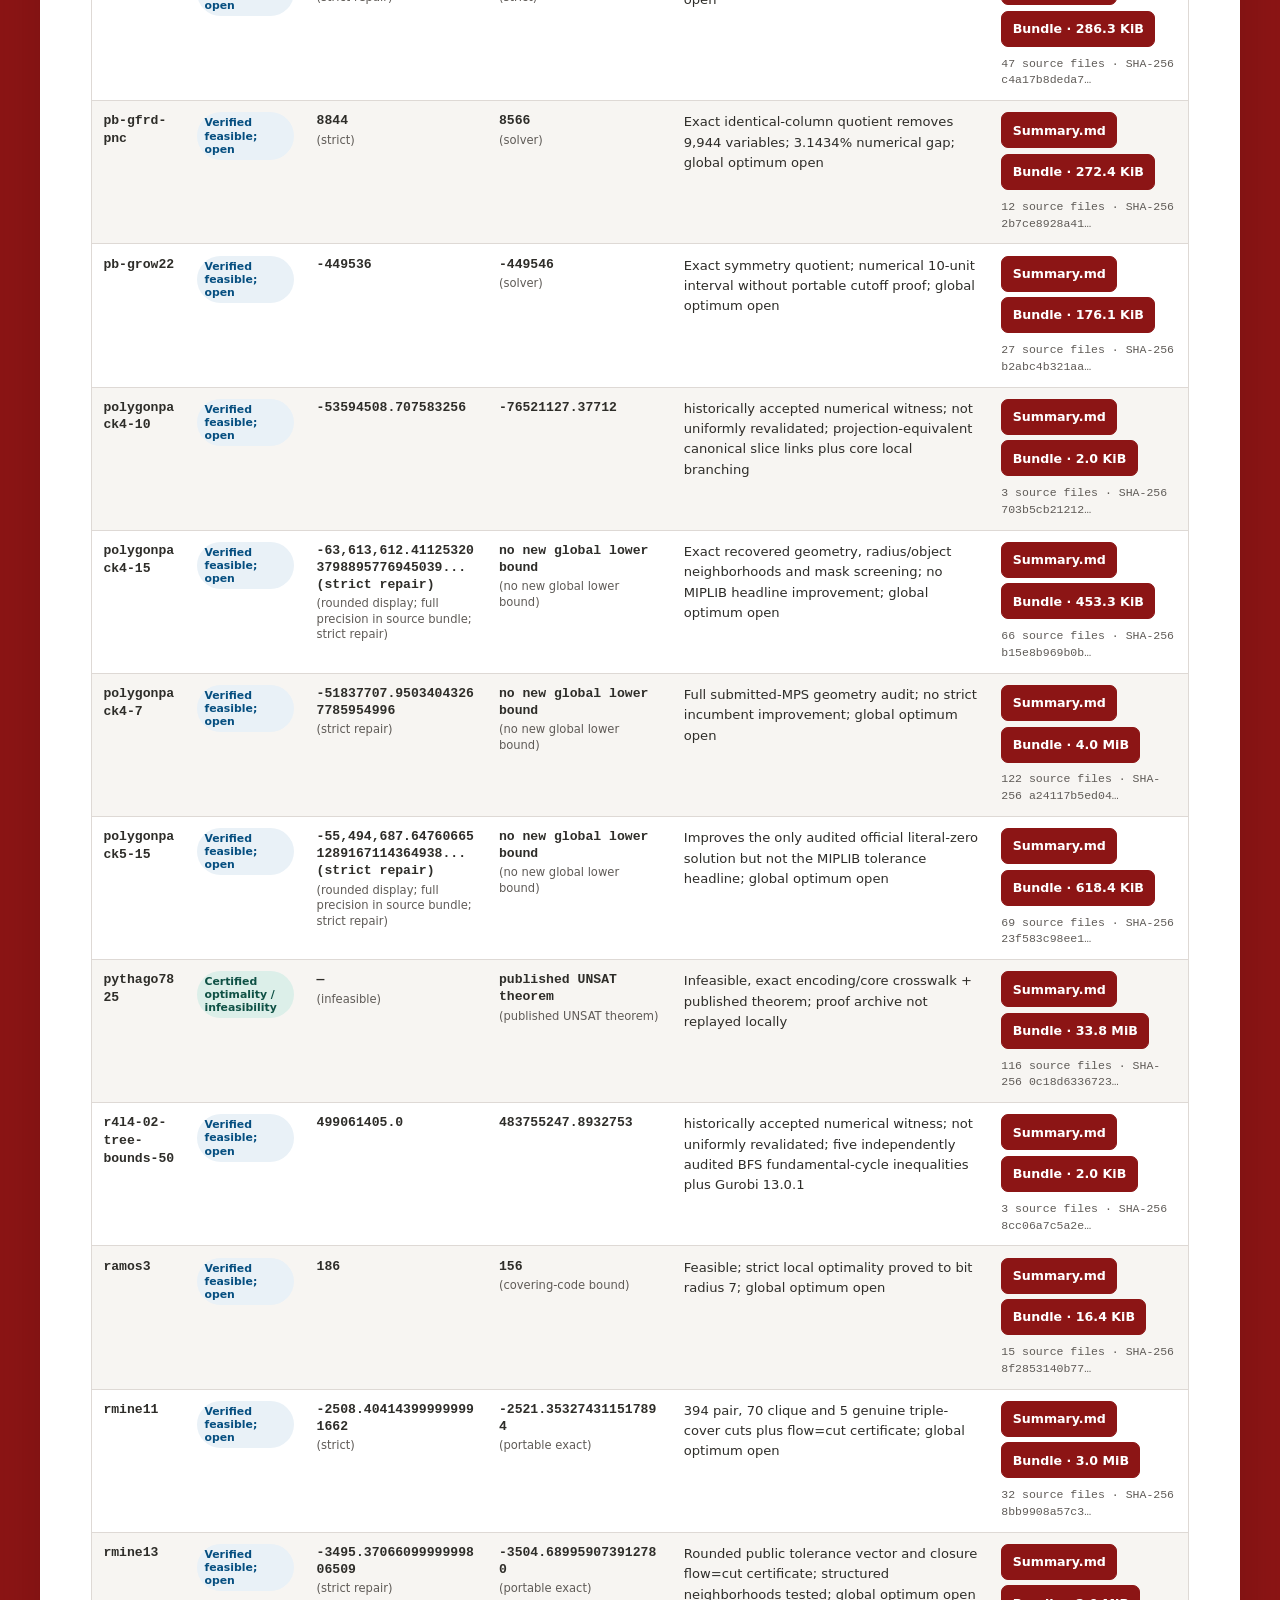
==== commit b8efd8d7: "Accept tolerance-qualified primal results and refine website copy" ====
--- a/instances/index.html
+++ b/instances/index.html
@@ -48,16 +48,16 @@
           <p>Click a segment to filter the catalogue</p>
         </div>
         <div class="status-strip" role="group" aria-label="Filter by benchmark outcome">
-          <button type="button" data-status-filter="concluded" style="width:24.242424%;background:#176b5b" aria-label="Show 32 instances with certified optimality or infeasibility" aria-pressed="false">32 resolved</button>
+          <button type="button" data-status-filter="concluded" style="width:24.242424%;background:#8c1515" aria-label="Show 32 instances with certified optimality or infeasibility" aria-pressed="false">32 resolved</button>
           <button type="button" data-status-filter="verified-open" style="width:71.212121%;background:#006cb8" aria-label="Show 94 verified feasible open instances" aria-pressed="false">94 verified/open</button>
-          <button type="button" data-status-filter="numeric-optimal" style="width:1.515152%;background:#8A4F00" aria-label="Show 2 instances that are numerically optimal up to 1e-10 tolerance" aria-pressed="false">2</button>
-          <button type="button" data-status-filter="no-feasible" style="width:3.030303%;background:#8c1515" aria-label="Show 4 instances with no feasible point found" aria-pressed="false">4</button>
+          <button type="button" data-status-filter="numeric-optimal" style="width:1.515152%;background:#176b5b" aria-label="Show 2 instances that are numerically optimal up to 1e-10 tolerance" aria-pressed="false">2</button>
+          <button type="button" data-status-filter="no-feasible" style="width:3.030303%;background:#77736f" aria-label="Show 4 instances with no feasible point found" aria-pressed="false">4</button>
         </div>
         <div class="legend legend-4">
-          <div class="legend-item"><span class="swatch" style="background:#176b5b"></span><span>Certified optimality / infeasibility</span><strong>32</strong></div>
+          <div class="legend-item"><span class="swatch" style="background:#8c1515"></span><span>Certified optimality / infeasibility</span><strong>32</strong></div>
           <div class="legend-item"><span class="swatch" style="background:#006cb8"></span><span>Verified feasible; open</span><strong>94</strong></div>
-          <div class="legend-item"><span class="swatch" style="background:#8A4F00"></span><span>Numerically optimal up to 1e-10 tolerance</span><strong>2</strong></div>
-          <div class="legend-item"><span class="swatch" style="background:#8c1515"></span><span>No feasible point found</span><strong>4</strong></div>
+          <div class="legend-item"><span class="swatch" style="background:#176b5b"></span><span>Numerically optimal up to 1e-10 tolerance</span><strong>2</strong></div>
+          <div class="legend-item"><span class="swatch" style="background:#77736f"></span><span>No feasible point found</span><strong>4</strong></div>
         </div>
         <p class="note">The 32 resolved instances comprise 30 with certified optimality and two with certified infeasibility. “Open” means global optimality remains unresolved; local optimality, stronger bounds, or incumbent improvements may still be substantial.</p>
       </section>
--- a/assets/site.css
+++ b/assets/site.css
@@ -311,3 +311,13 @@
   .tabs.focused-tabs { display: grid; grid-template-columns: repeat(2, minmax(0, 1fr)); overflow: visible; }
   .tabs.focused-tabs button { width: 100%; white-space: normal; }
 }
+
+#results > .panel + .section-head { margin-top: 2.5rem; }
+
+.skill-objective-grid { display:grid; grid-template-columns:repeat(2,minmax(0,1fr)); gap:1.5rem; }
+.skill-objective-grid h4 { margin:0 0 .75rem; }
+@media (max-width:640px) { .skill-objective-grid { grid-template-columns:1fr; } }
+
+.overview-skill-legend { display:flex; flex-wrap:wrap; gap:.4rem 1rem; }
+.overview-skill-legend > span { display:inline-flex; align-items:center; gap:.4rem; }
+.overview-skill-legend .swatch { flex:0 0 auto; }
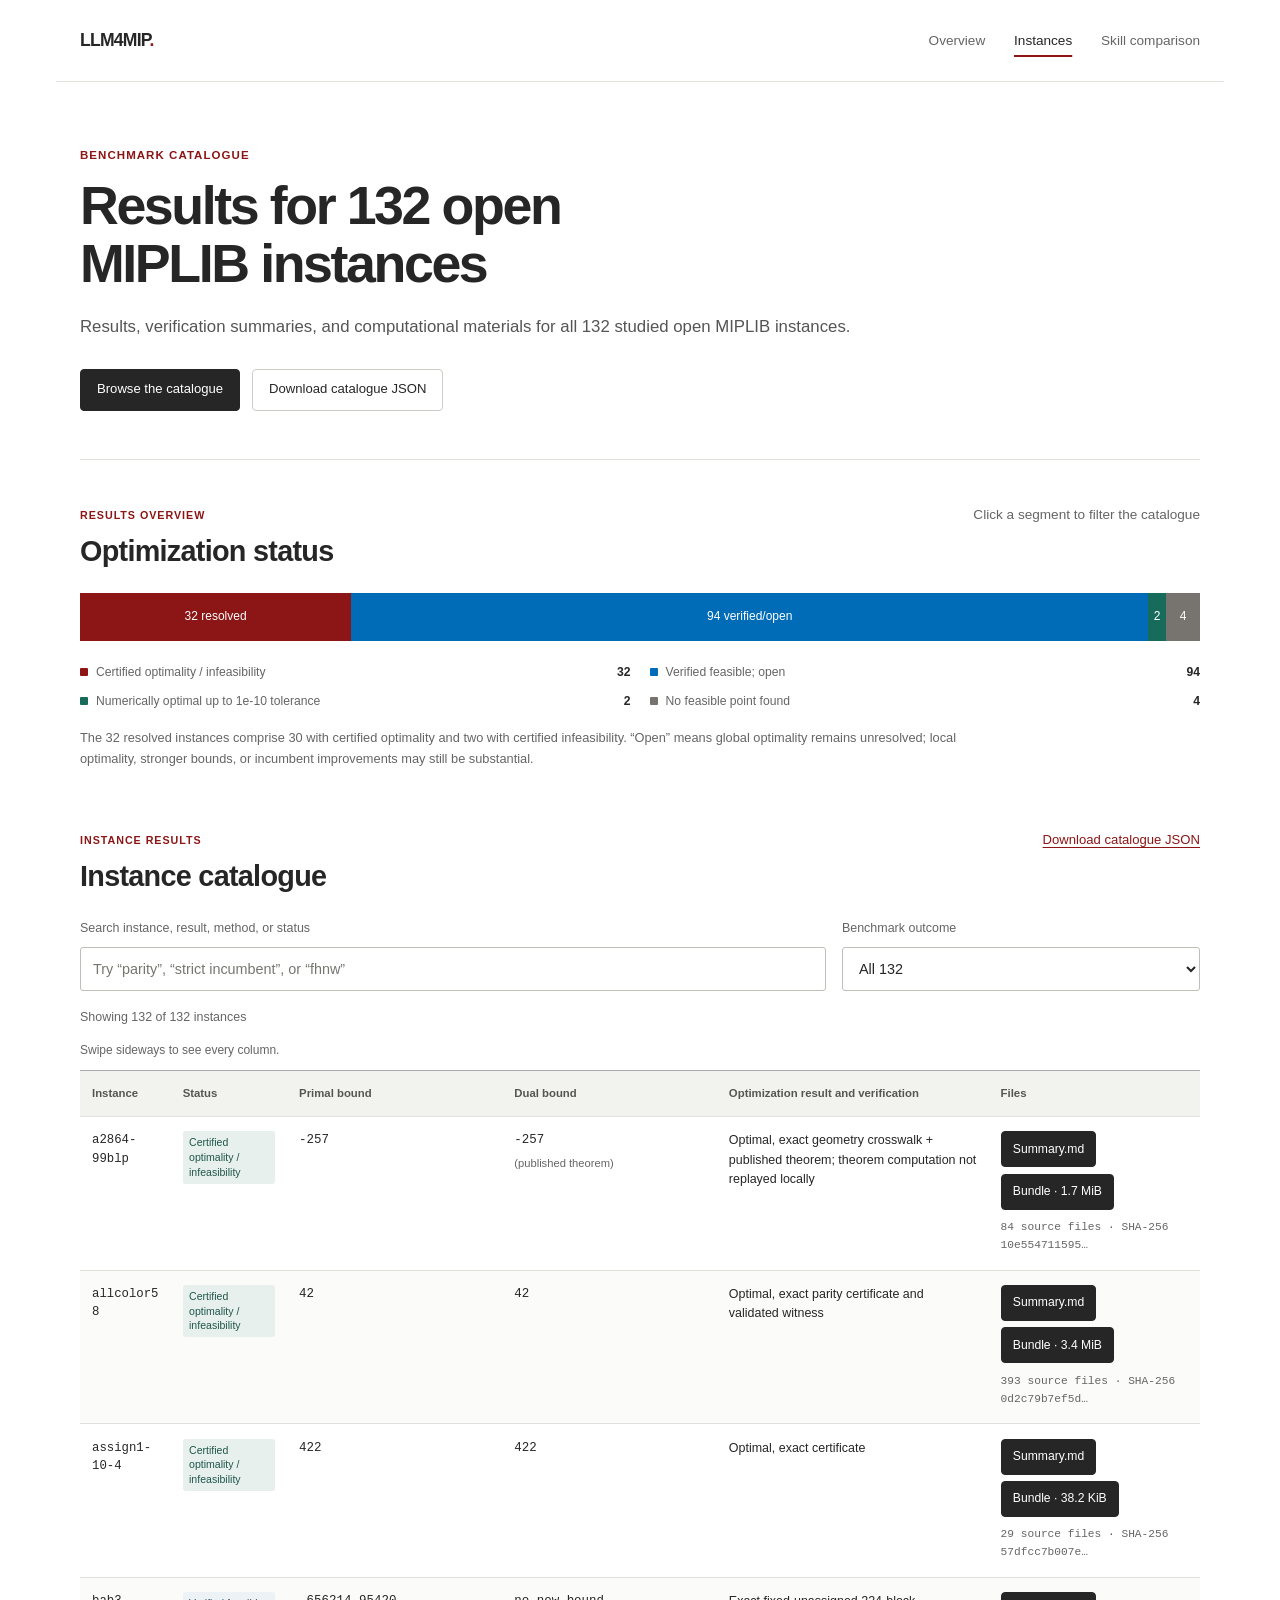
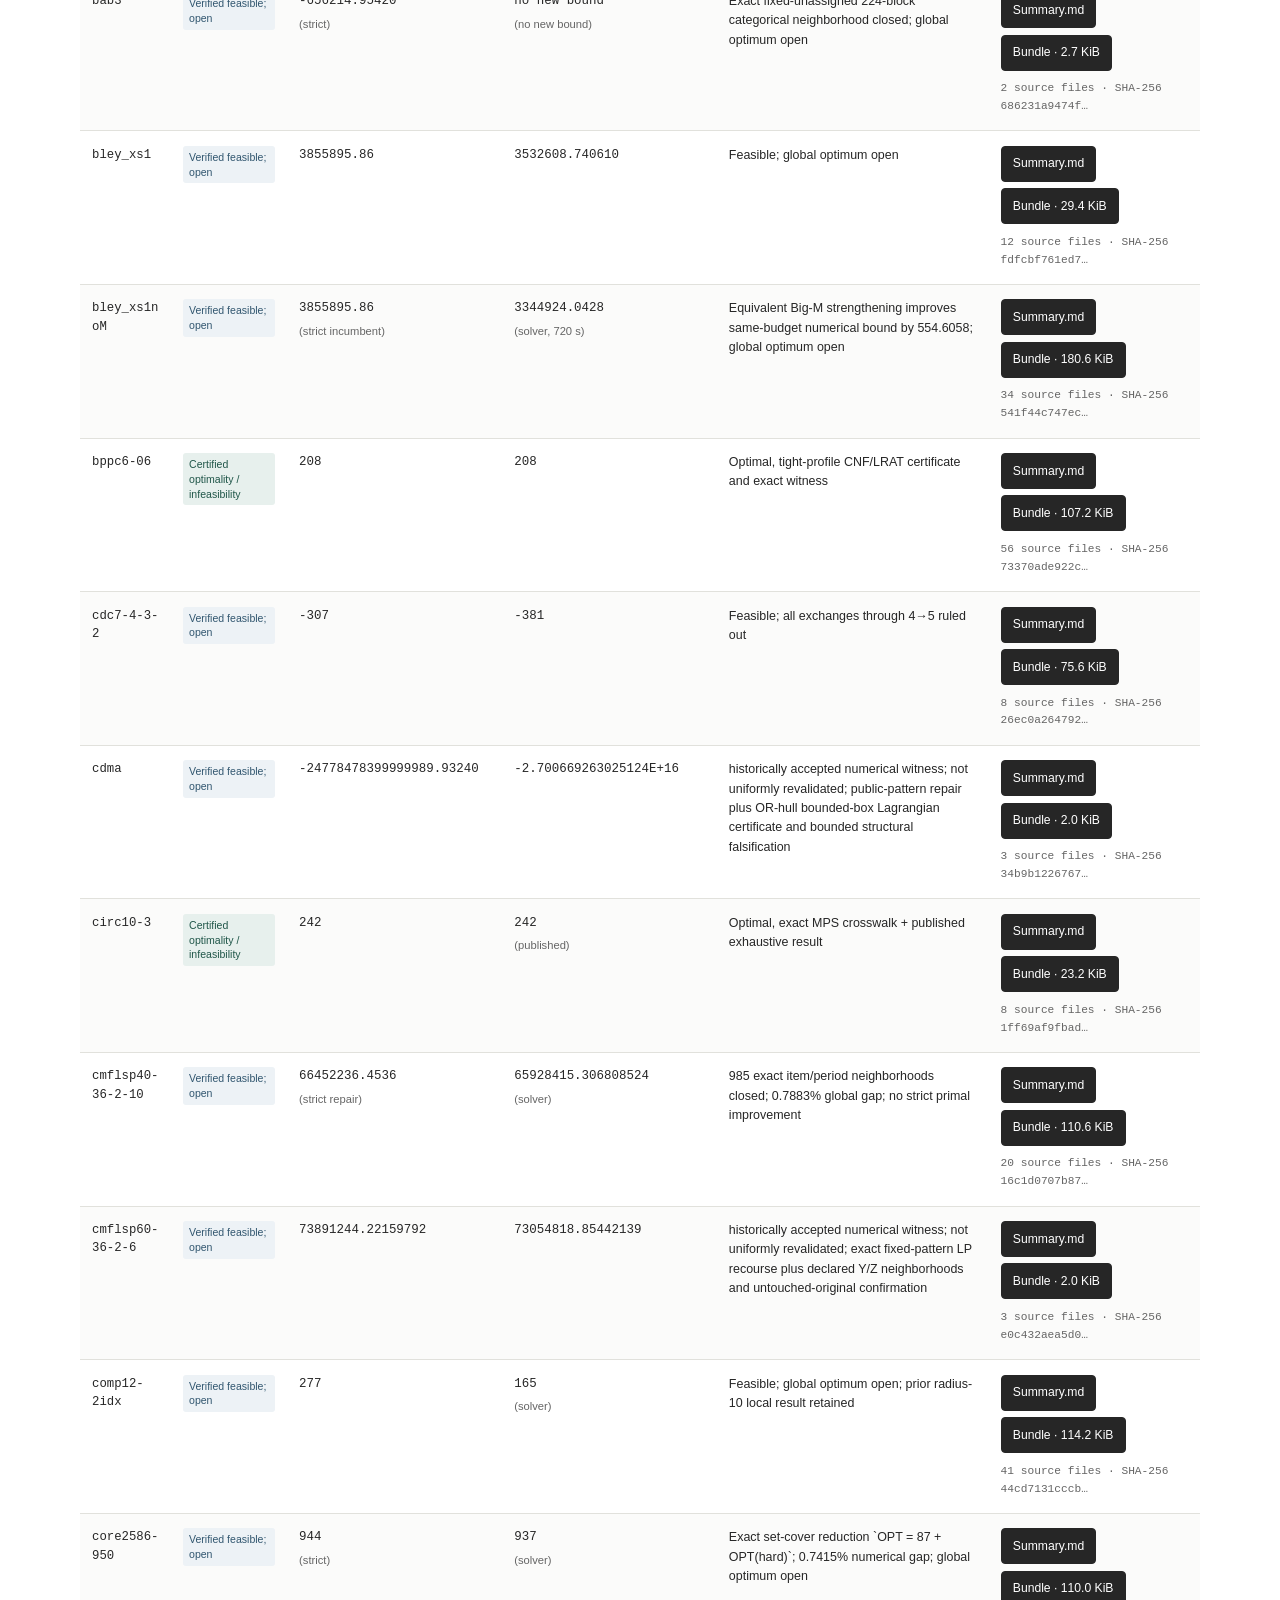
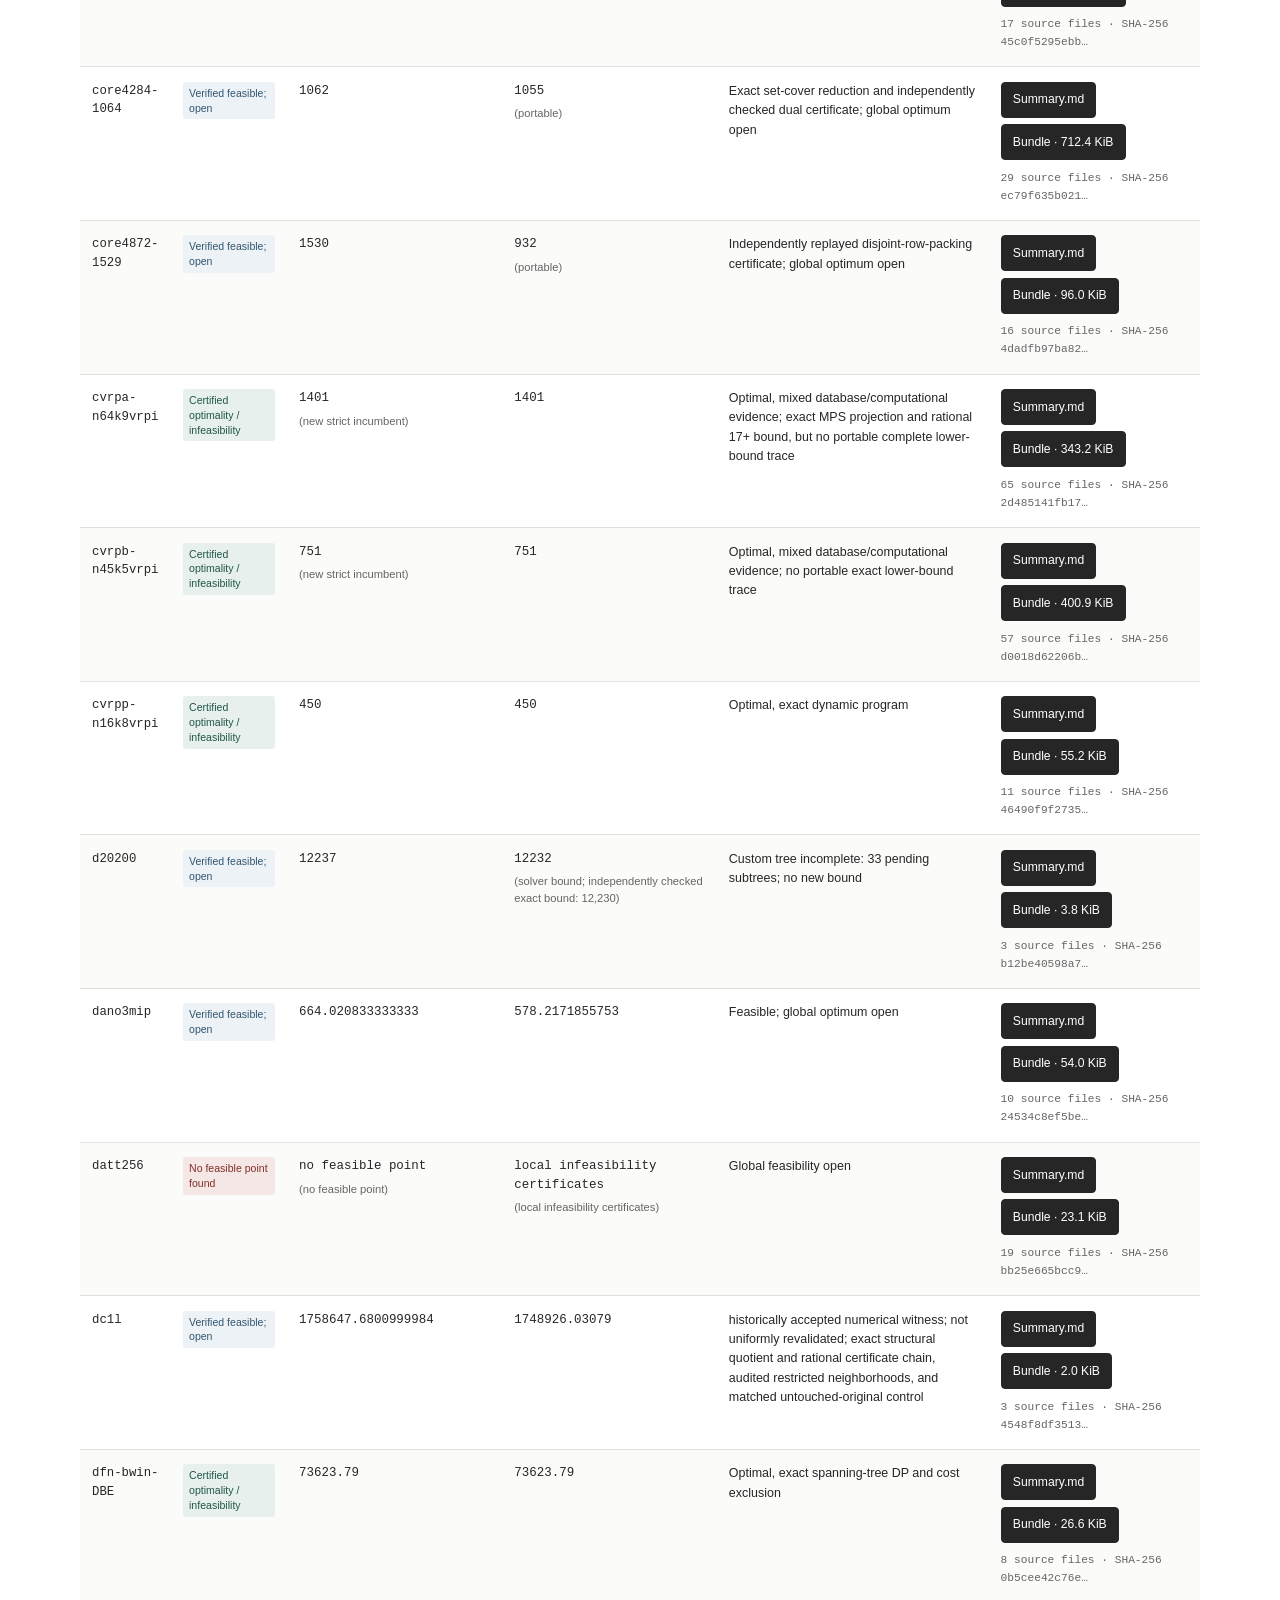
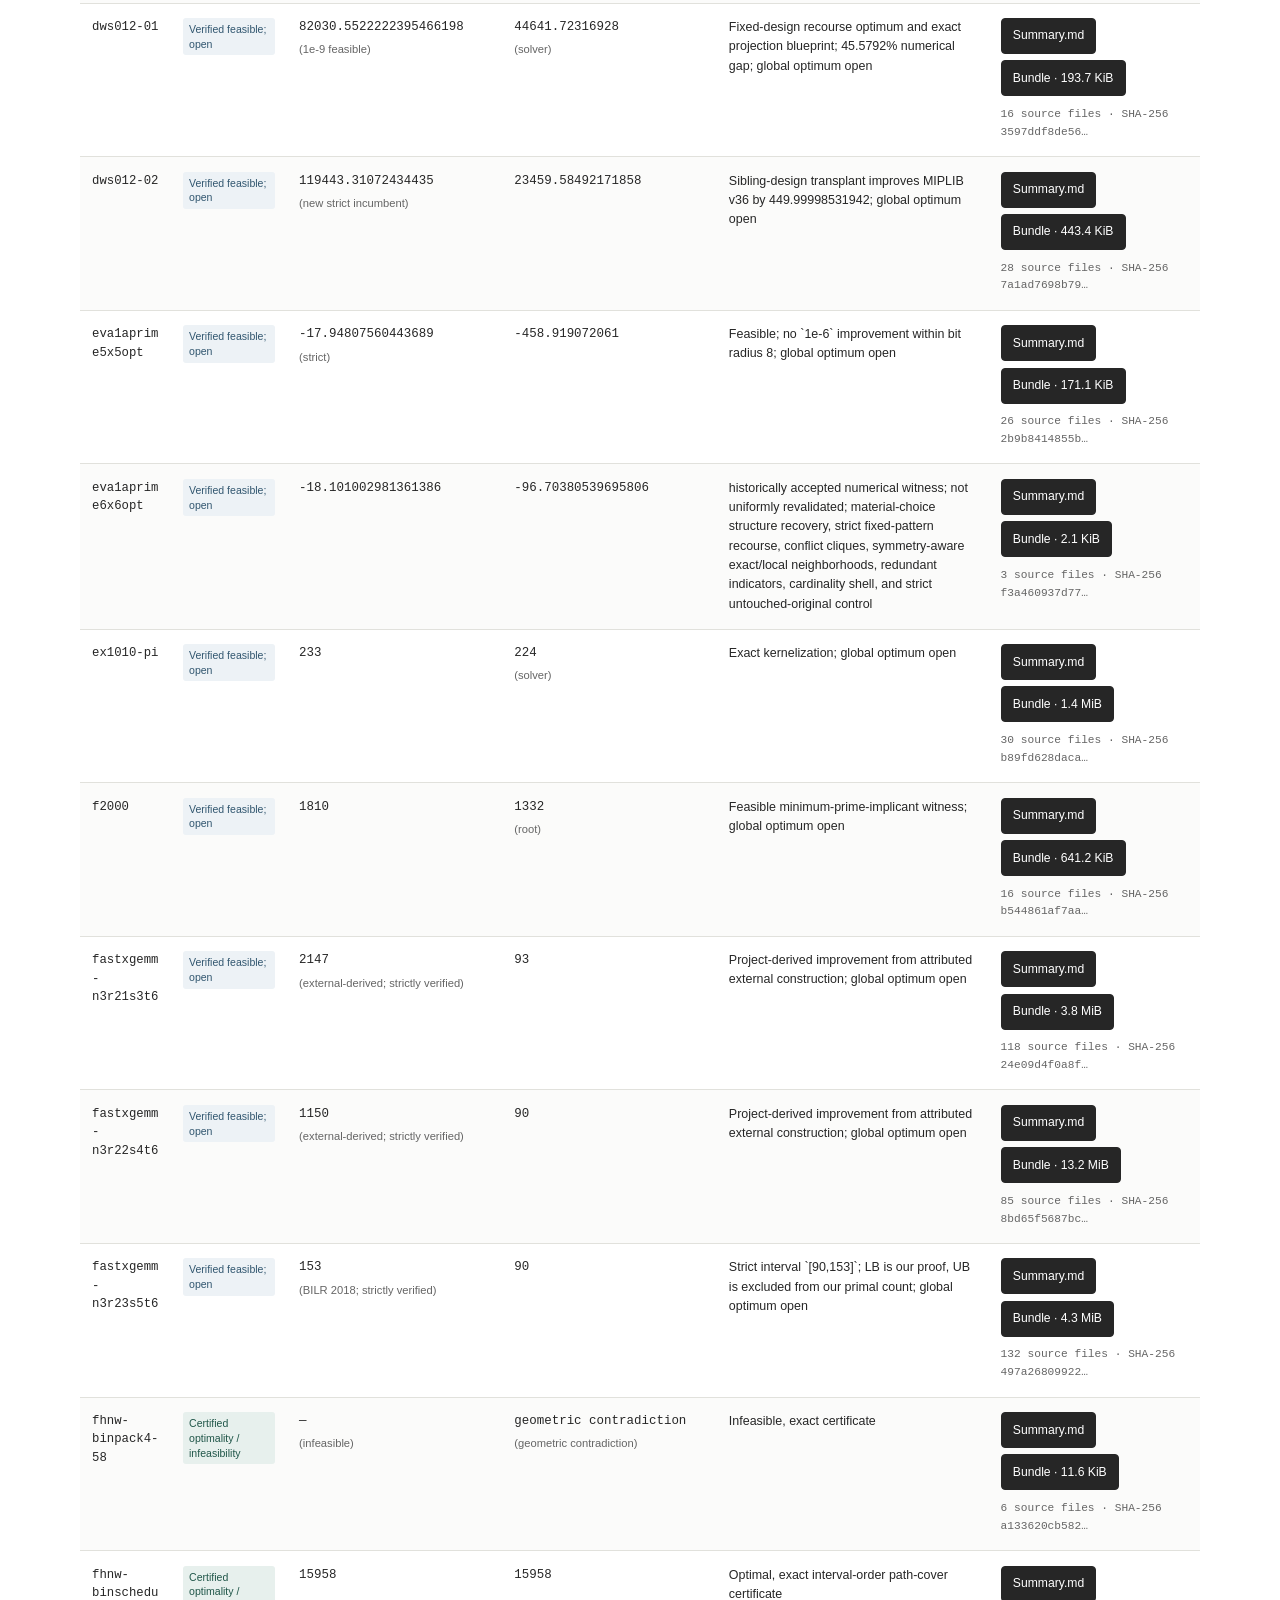
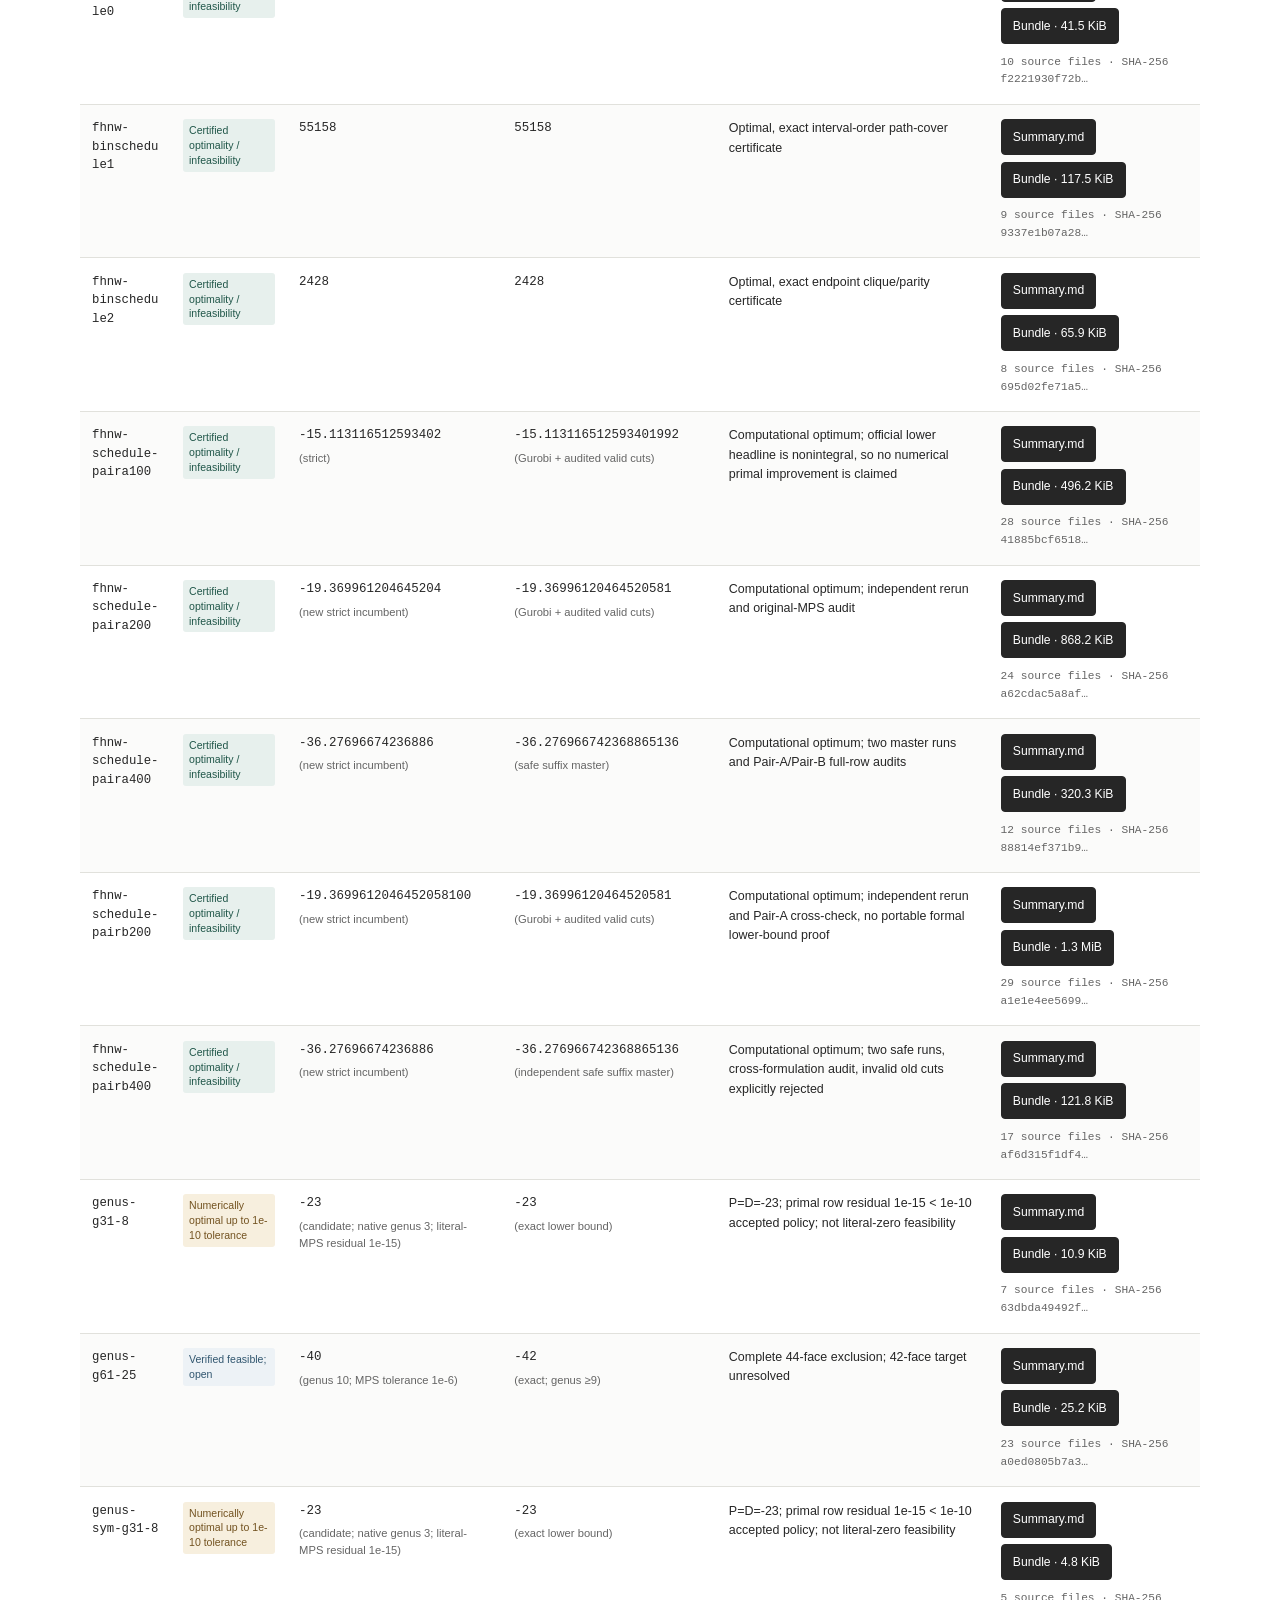
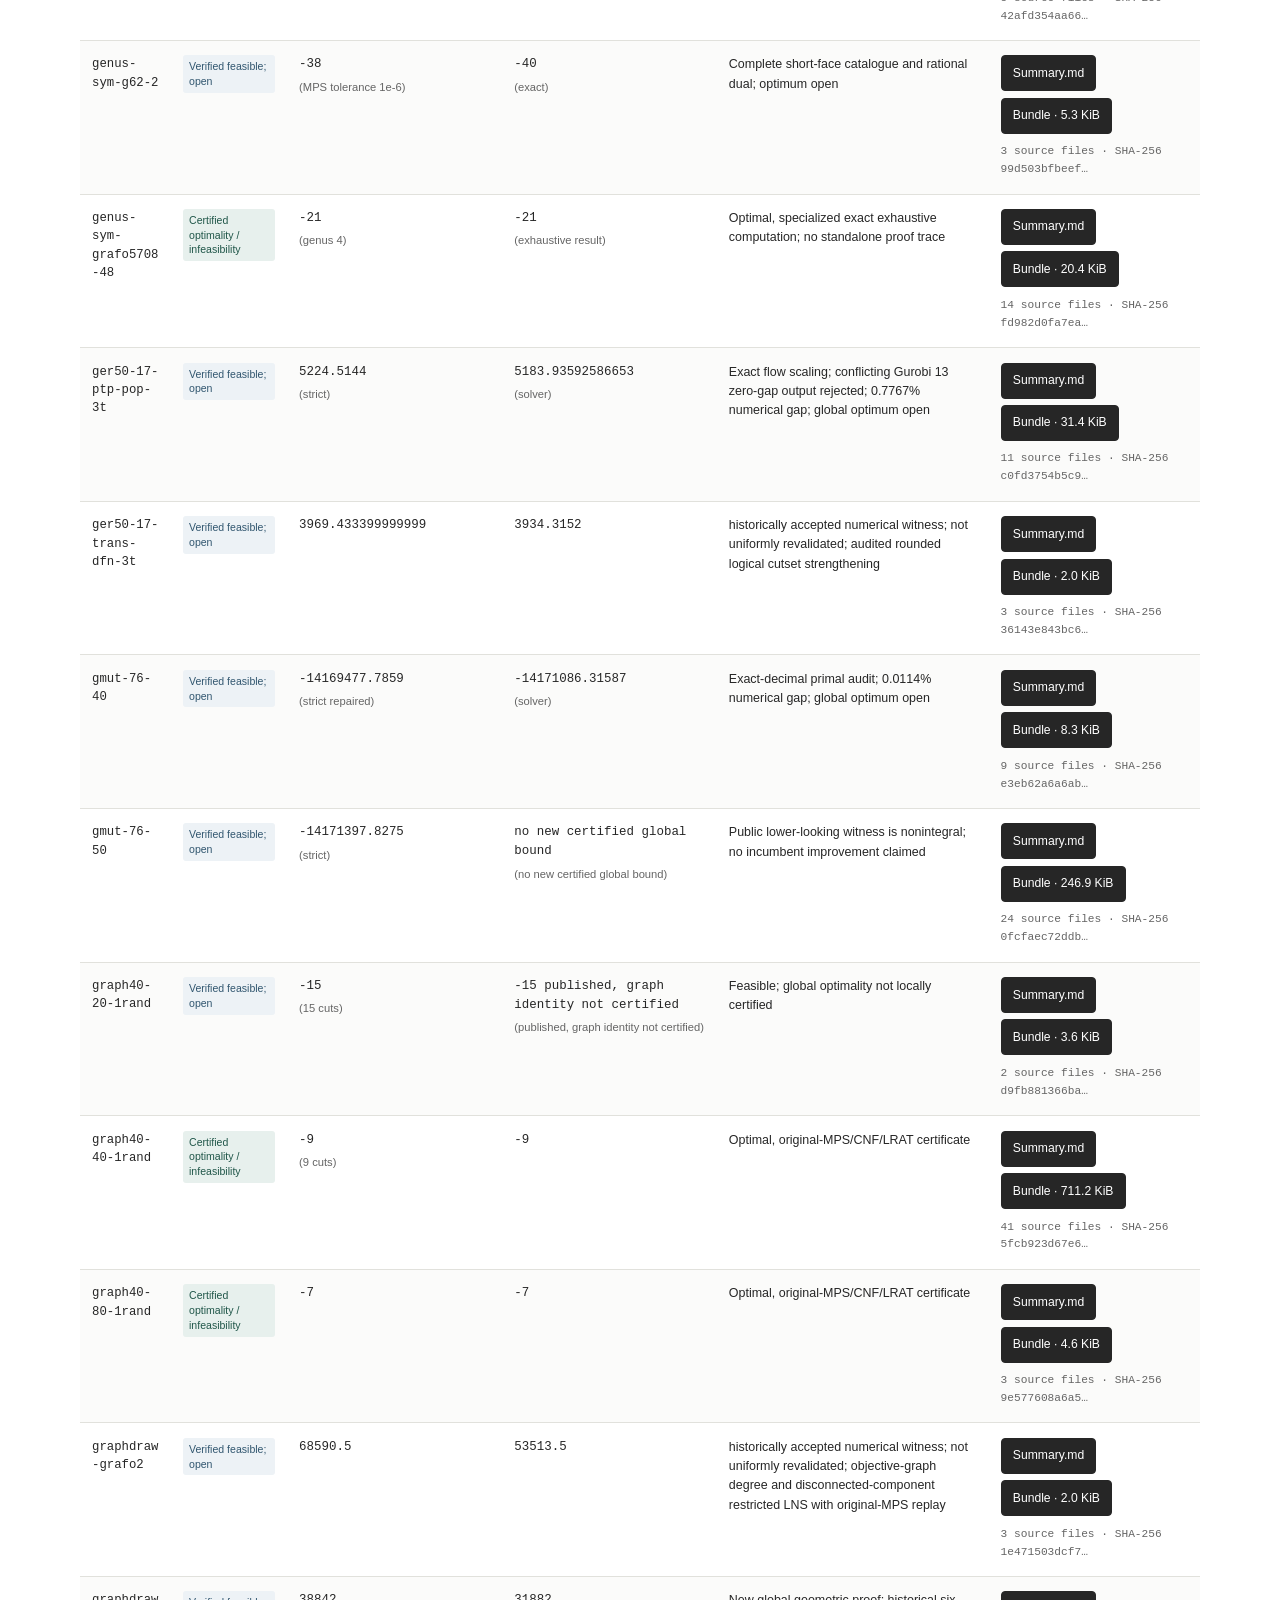
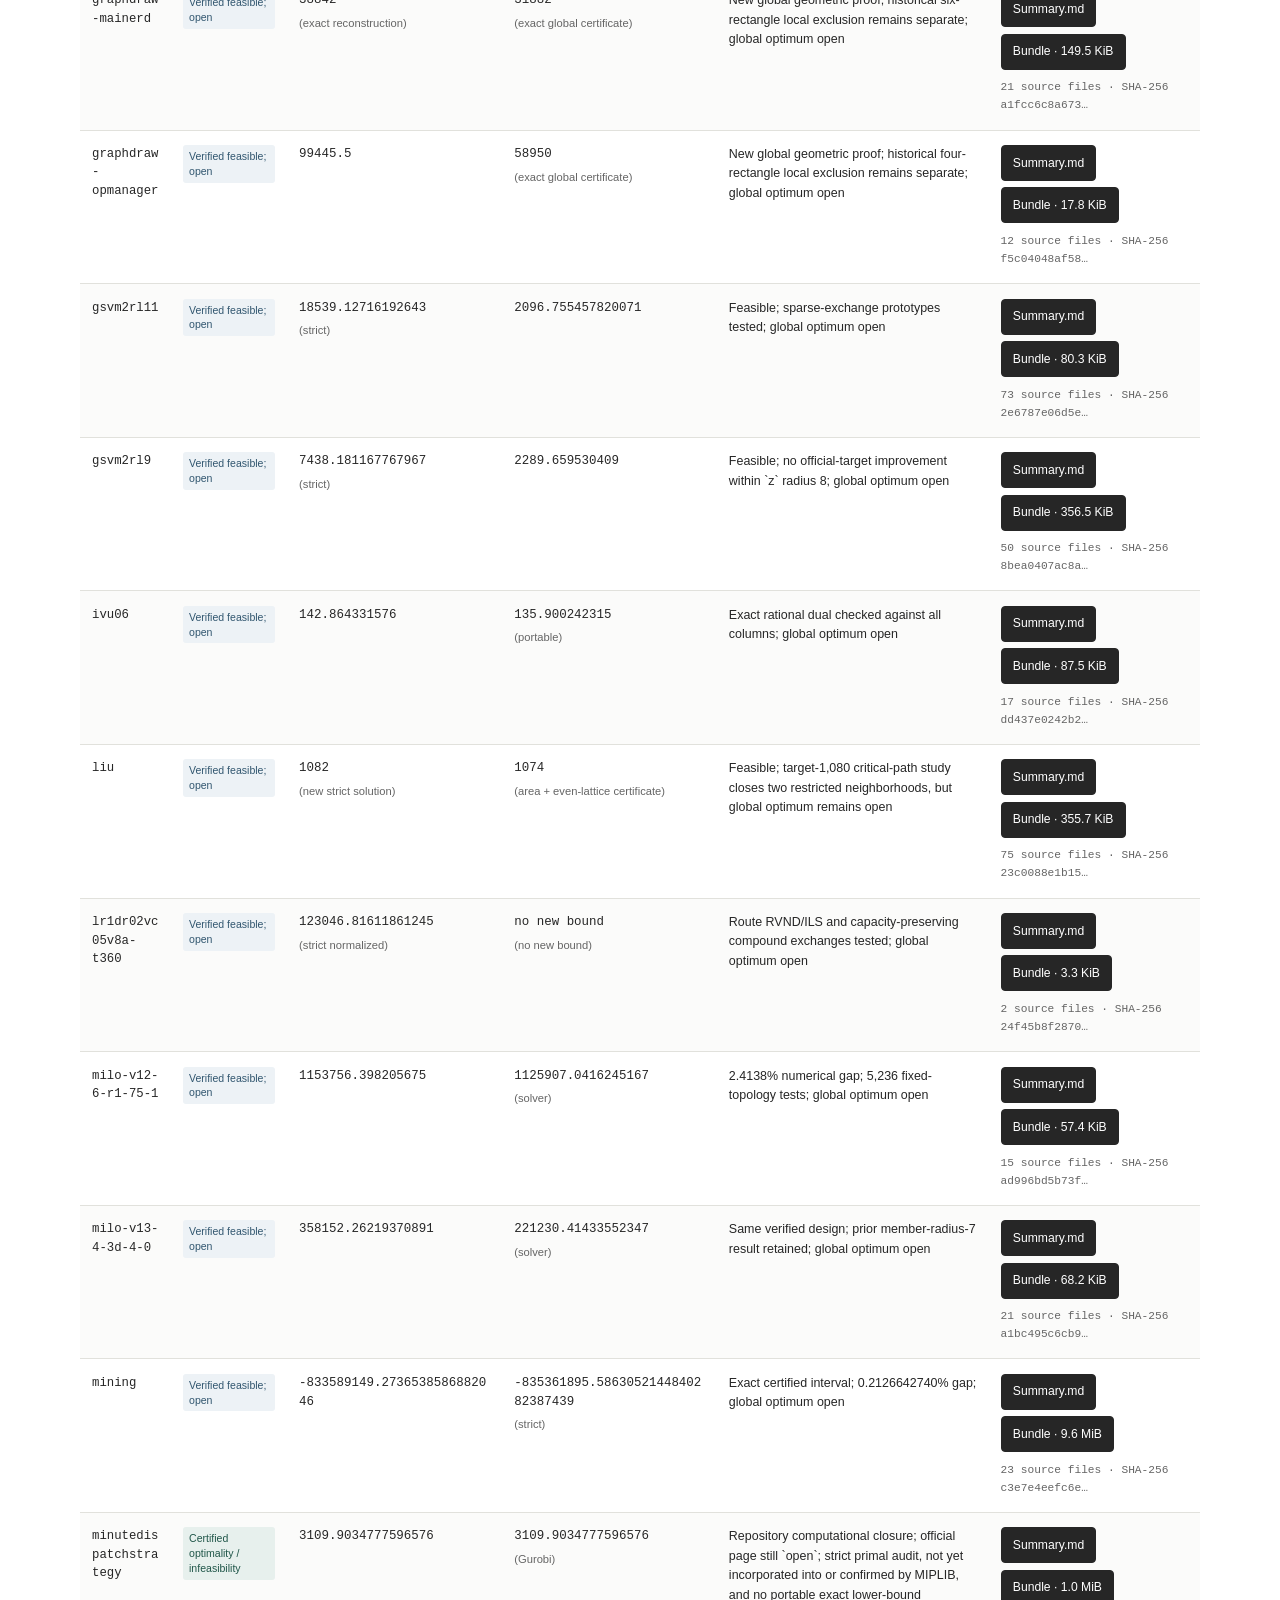
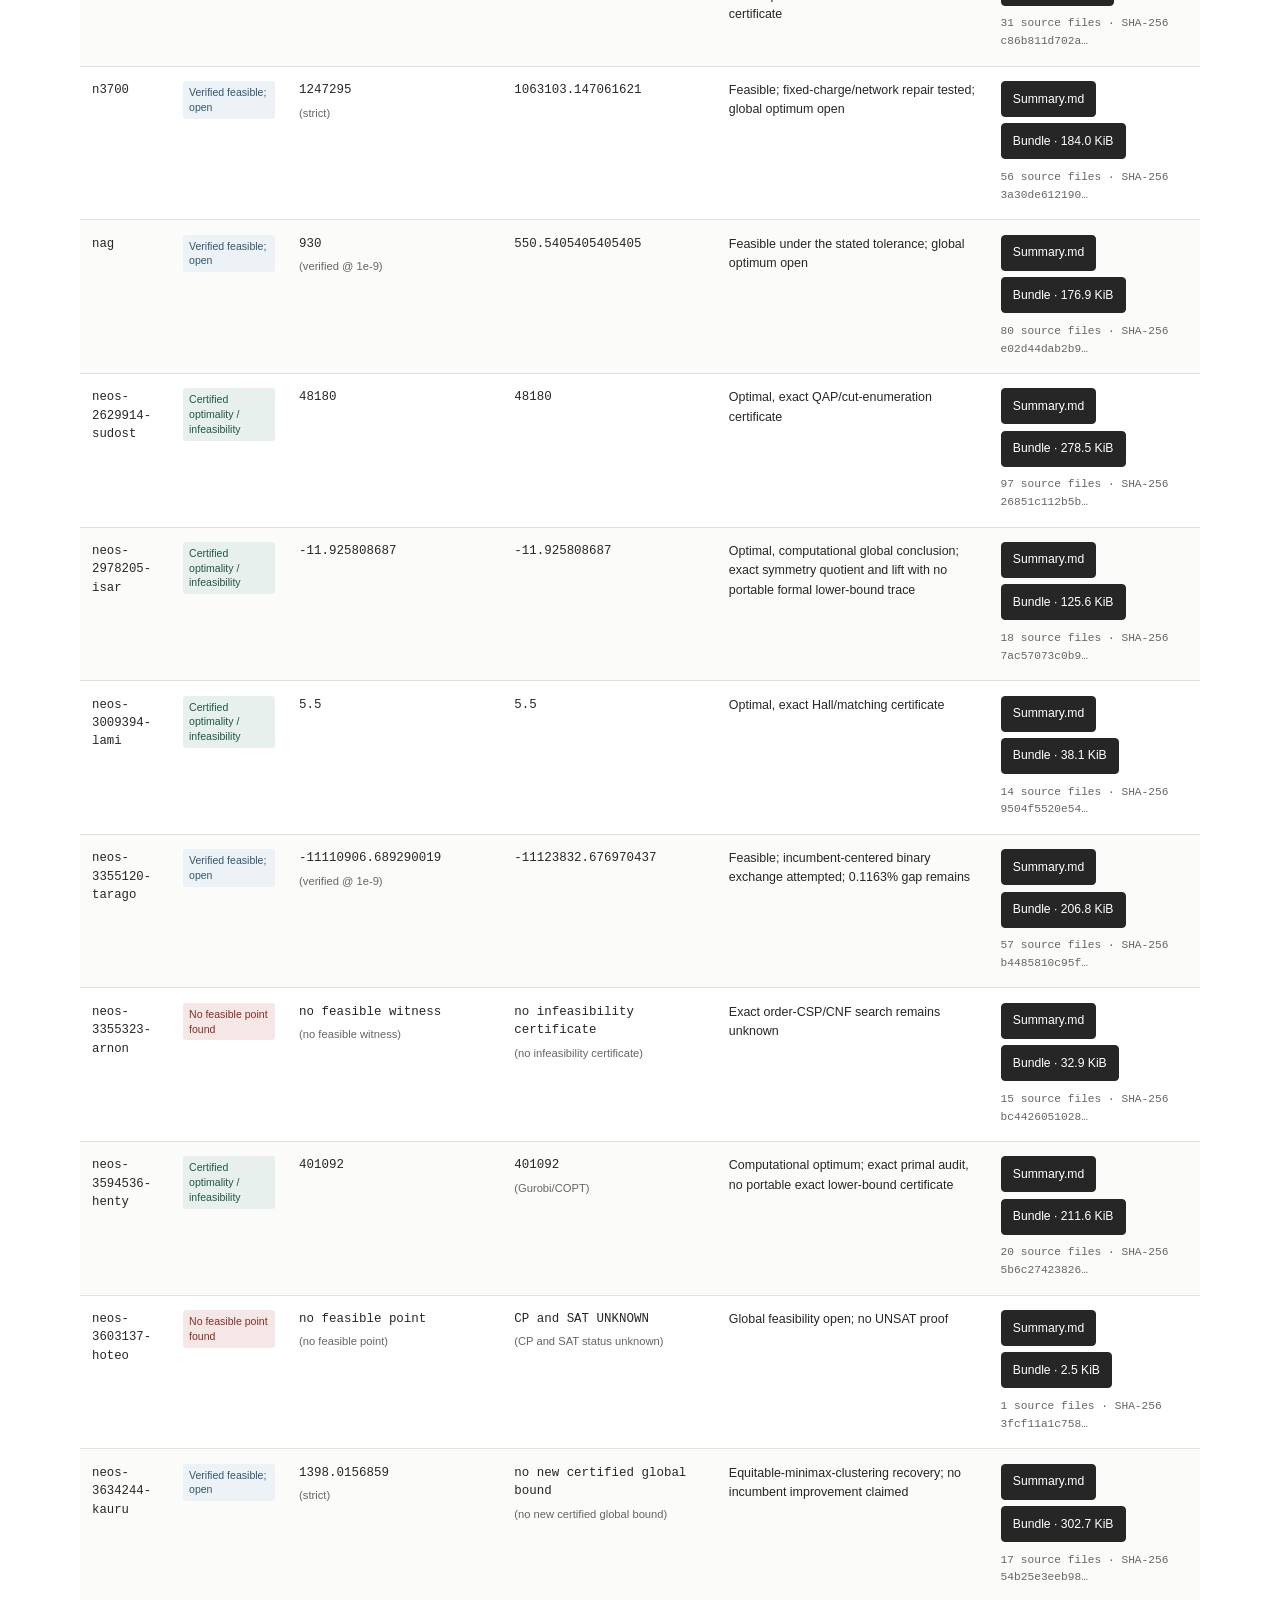
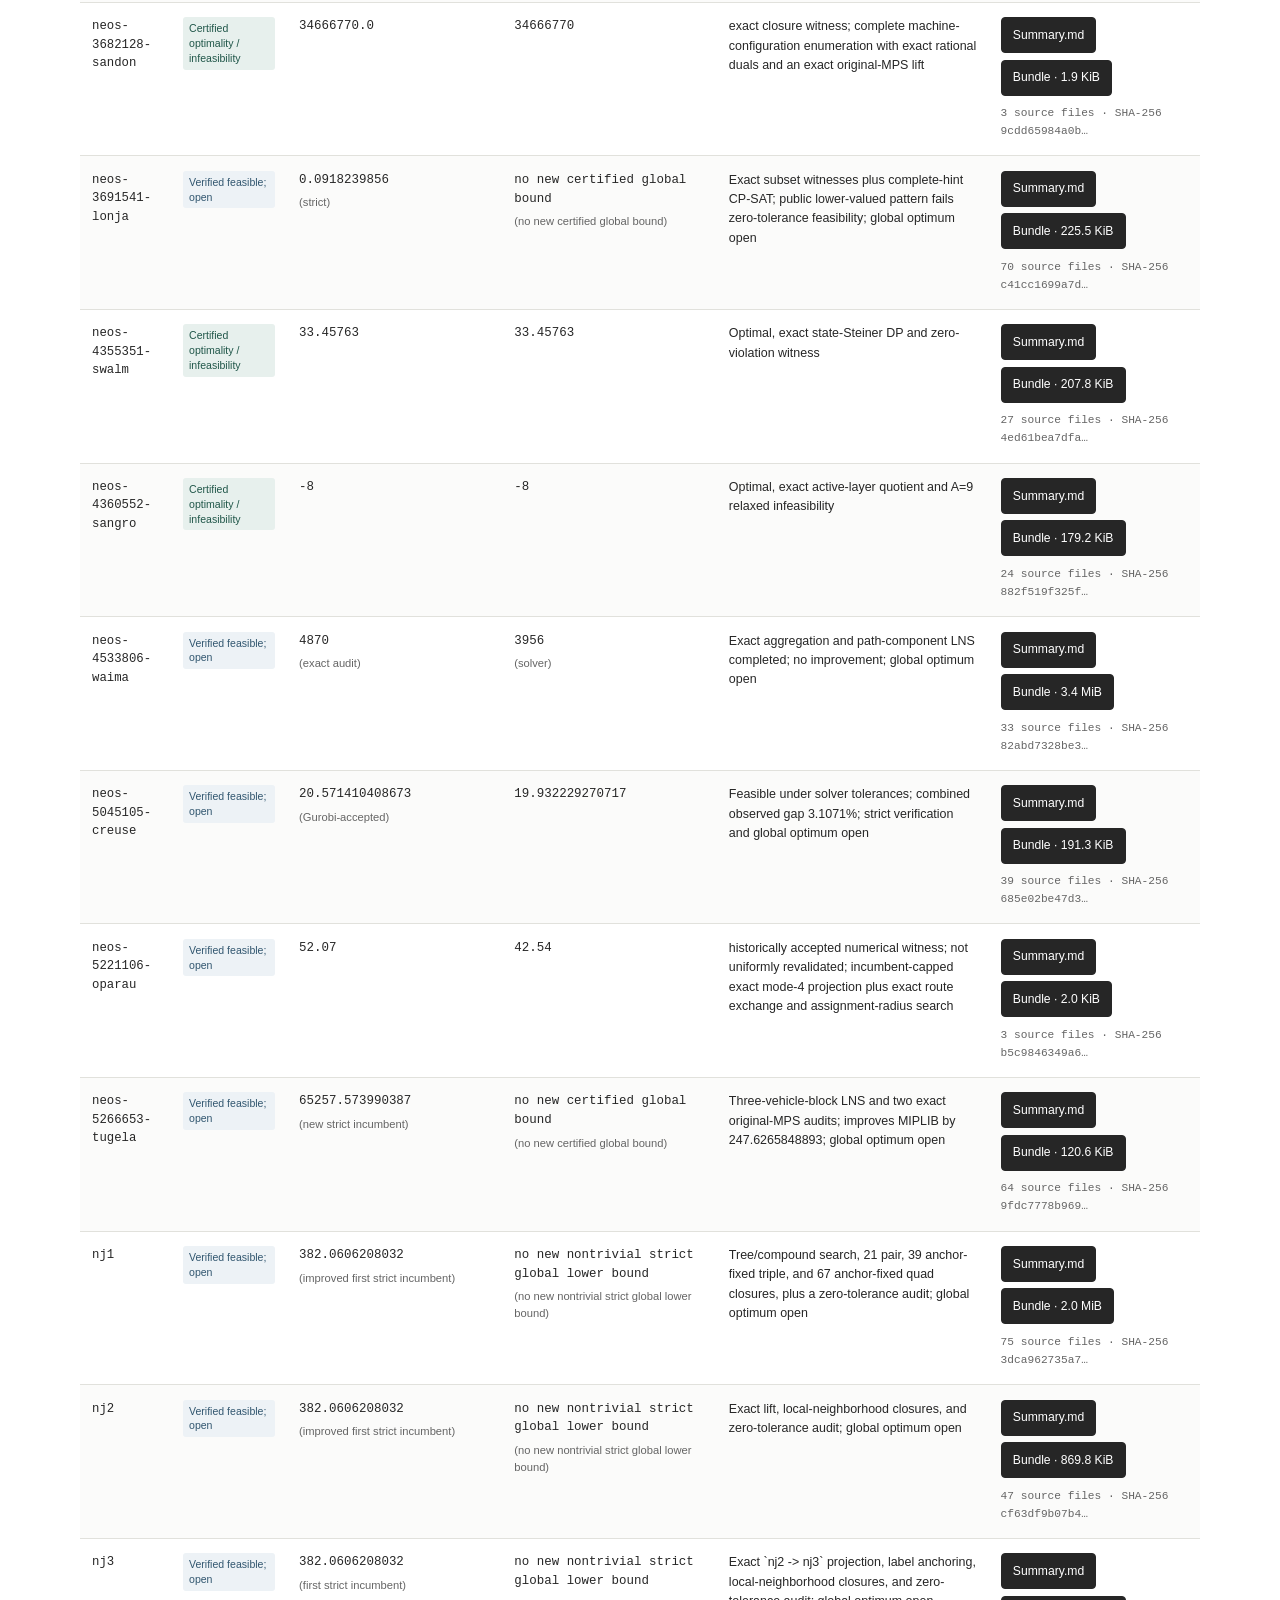
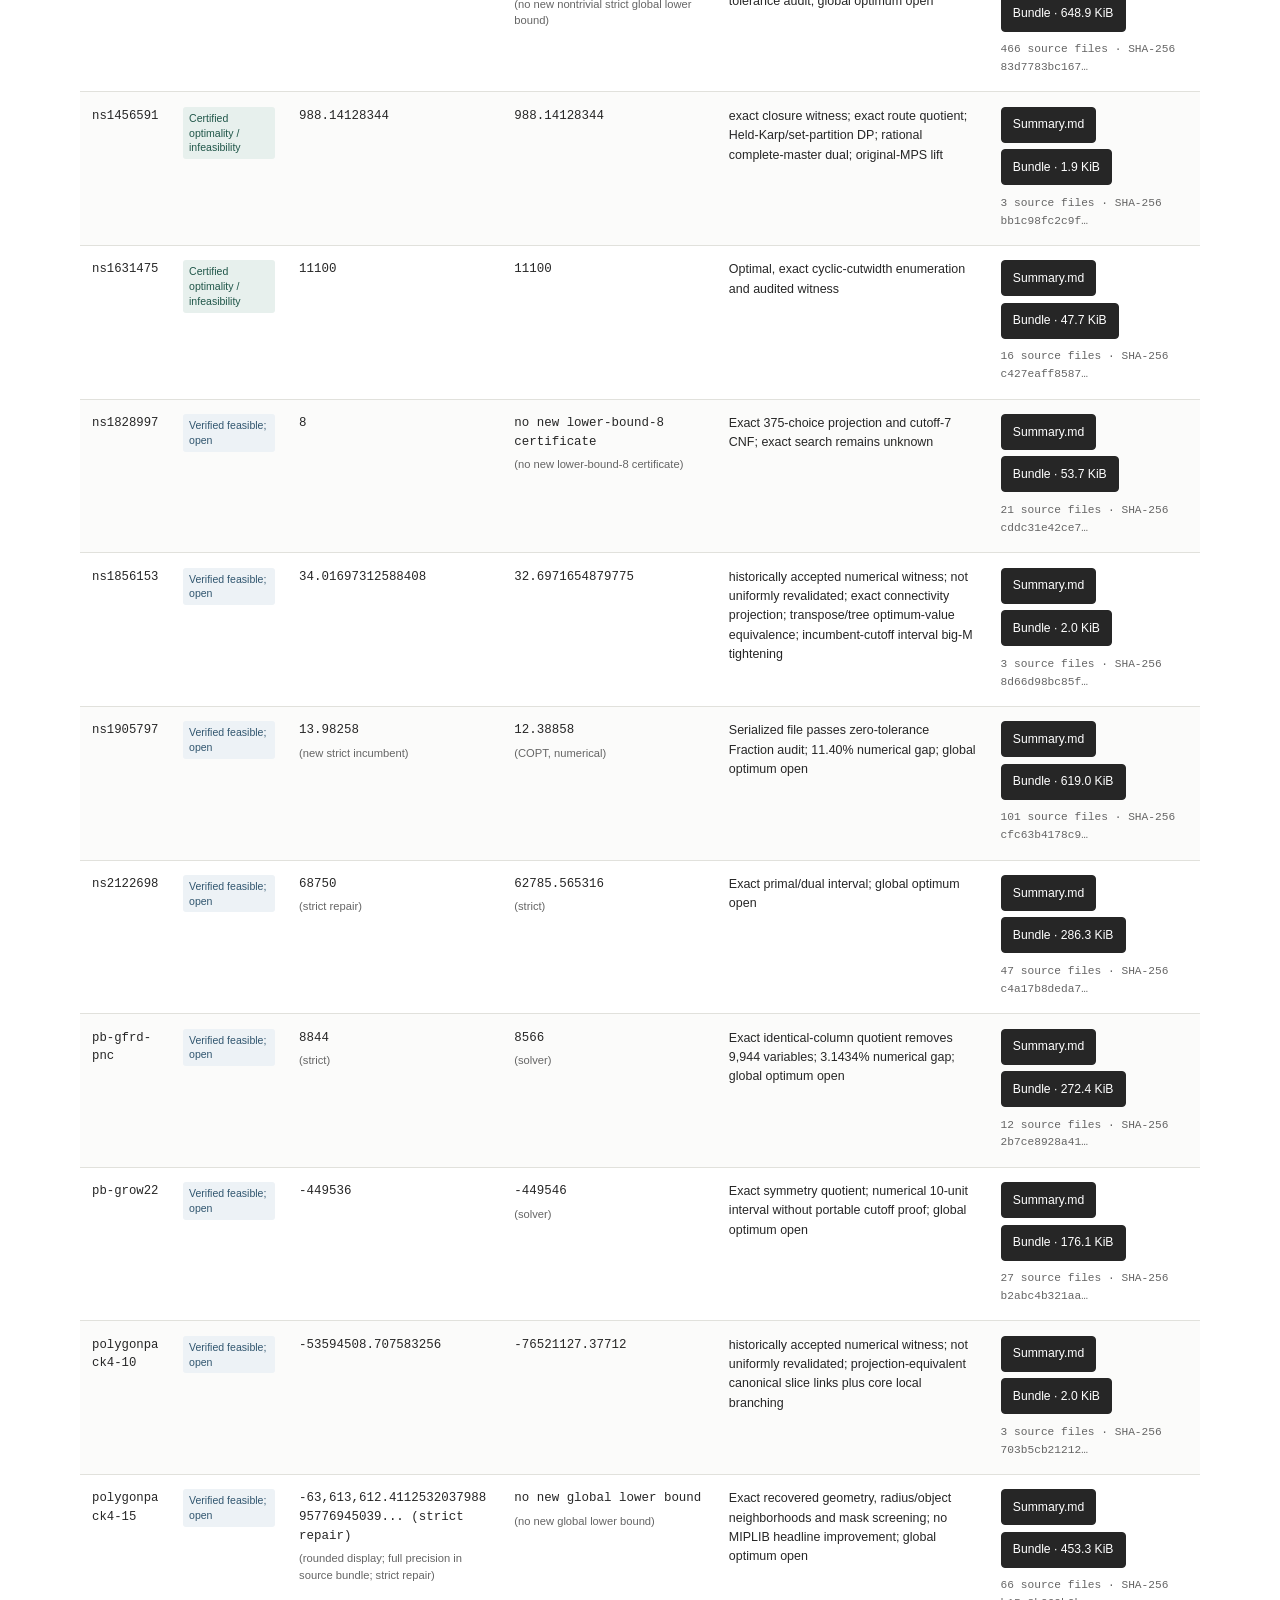
==== commit 83b09a20: "New template" ====
--- a/instances/index.html
+++ b/instances/index.html
@@ -15,24 +15,28 @@
   <title>Results for 132 Open MIPLIB Instances | LLM4MIP</title>
   <link rel="stylesheet" href="../assets/site.css">
 </head>
-<body>
+<body class="detail-page instances-page">
   <a class="skip-link" href="#main">Skip to main content</a>
   <header class="site-header">
     <nav class="nav-wrap" aria-label="Primary navigation">
-      <a class="brand" href="../">LLM4MIP <small>Verified computational results</small></a>
+      <a class="brand" href="../">LLM4MIP<span class="brand-dot" aria-hidden="true">.</span></a>
       <div class="nav-links">
-        <a href="./" aria-current="page">132 instances</a>
+        <a href="../">Overview</a>
+        <a href="./" aria-current="page">Instances</a>
         <a href="../skill/">Skill comparison</a>
         <!-- Temporarily hidden: <a href="../solver-replacement/">Replace solvers?</a> -->
         <!-- Temporarily hidden: <a href="../technical-report.pdf">Report</a> -->
-        <button class="nav-placeholder" type="button" disabled aria-label="Technical report upcoming">Technical report upcoming</button>
       </div>
     </nav>
     <div class="hero">
       <div class="hero-inner">
-        <p class="eyebrow">Deep dive 01 · complete benchmark catalogue</p>
+        <p class="eyebrow">Benchmark catalogue</p>
         <h1>Results for 132 open MIPLIB instances</h1>
-        <p class="dek">Every studied current-open instance has a concise result summary and a compressed bundle of the related computational materials.</p>
+        <p class="dek">Results, verification summaries, and computational materials for all 132 studied open MIPLIB instances.</p>
+        <div class="hero-actions">
+          <a class="button" href="#catalogue">Browse the catalogue</a>
+          <a class="button ghost" href="instances.json">Download catalogue JSON</a>
+        </div>
       </div>
     </div>
   </header>
@@ -42,8 +46,8 @@
       <section class="section" aria-labelledby="snapshot-heading">
         <div class="section-head">
           <div>
-            <p class="eyebrow" style="color:#8c1515">Snapshot</p>
-            <h2 id="snapshot-heading">Benchmark results by optimization status</h2>
+            <p class="eyebrow">Results overview</p>
+            <h2 id="snapshot-heading">Optimization status</h2>
           </div>
           <p>Click a segment to filter the catalogue</p>
         </div>
@@ -65,8 +69,8 @@
       <section id="catalogue" class="section" aria-labelledby="catalogue-heading">
         <div class="section-head">
           <div>
-            <p class="eyebrow" style="color:#8c1515">Instance results</p>
-            <h2 id="catalogue-heading">Search all instances</h2>
+            <p class="eyebrow">Instance results</p>
+            <h2 id="catalogue-heading">Instance catalogue</h2>
           </div>
           <a href="instances.json">Download catalogue JSON</a>
         </div>
@@ -104,7 +108,7 @@
     </div>
   </main>
 
-  <footer class="footer"><div class="footer-inner"><span>LLM4MIP · 132-instance catalogue</span><span><a href="../">Overview</a><!-- Temporarily hidden: · <a href="../technical-report.pdf">Technical report</a> --> · <button class="footer-placeholder" type="button" disabled aria-label="Technical report upcoming">Technical report upcoming</button></span></div></footer>
+  <footer class="footer"><div class="footer-inner"><span>LLM4MIP · 132-instance catalogue</span><span><a href="../">Overview</a><!-- Temporarily hidden: · <a href="../technical-report.pdf">Technical report</a> --></span></div></footer>
   <script src="data.js"></script>
   <script src="instances.js"></script>
 </body>
--- a/assets/site.css
+++ b/assets/site.css
@@ -1,323 +1,340 @@
 :root {
-  --cardinal: #8C1515;
-  --cardinal-dark: #5c0d0d;
-  --cardinal-bright: #b1040e;
-  --ink: #2e2d29;
-  --muted: #5f5b57;
-  --paper: #ffffff;
-  --wash: #f7f5f2;
-  --soft-red: #f8ecec;
-  --line: #ded9d5;
-  --sand: #d2c295;
+  color-scheme: light;
+  --cardinal: #8c1515;
+  --cardinal-dark: #641010;
+  --ink: #262626;
+  --muted: #656565;
+  --paper: #fff;
+  --wash: #f7f7f5;
+  --soft-red: #faf3f2;
+  --line: #e1e1dc;
   --green: #176b5b;
   --blue: #006cb8;
   --purple: #620059;
-  --gold: #8A4F00;
-  --shadow: 0 18px 50px rgba(55, 7, 7, 0.2);
+  --gold: #8a4f00;
+  --sans: -apple-system, BlinkMacSystemFont, "Segoe UI", Helvetica, Arial, sans-serif;
+  --mono: ui-monospace, SFMono-Regular, Menlo, Consolas, monospace;
 }
 
 * { box-sizing: border-box; }
-html { max-width: 100%; scroll-behavior: smooth; -webkit-text-size-adjust: 100%; text-size-adjust: 100%; }
-body {
-  min-width: 0;
-  margin: 0;
-  color: var(--ink);
-  background: var(--cardinal);
-  font-family: Inter, ui-sans-serif, system-ui, -apple-system, BlinkMacSystemFont, "Segoe UI", sans-serif;
-  line-height: 1.55;
-}
+html { scroll-behavior: smooth; scroll-padding-top: 2rem; -webkit-text-size-adjust: 100%; text-size-adjust: 100%; }
+body { min-width: 320px; margin: 0; color: var(--ink); background: var(--paper); font-family: var(--sans); font-size: 16px; line-height: 1.7; -webkit-font-smoothing: antialiased; }
 img, svg, video, canvas { max-width: 100%; height: auto; }
-a { color: var(--cardinal); text-underline-offset: 0.18em; }
+a { color: var(--cardinal); text-decoration-thickness: 1px; text-underline-offset: 0.22em; }
 a:hover { color: var(--cardinal-dark); }
 a, button, input, select { touch-action: manipulation; }
-a:focus-visible, button:focus-visible, input:focus-visible, select:focus-visible, summary:focus-visible {
-  outline: 3px solid var(--blue);
-  outline-offset: 3px;
-}
-.skip-link { position: absolute; left: -9999px; top: 0; z-index: 20; padding: 0.7rem 1rem; background: #fff; color: #000; }
+button, input, select { font: inherit; }
+a:focus-visible, button:focus-visible, input:focus-visible, select:focus-visible, summary:focus-visible, [tabindex="0"]:focus-visible { outline: 2px solid var(--blue); outline-offset: 4px; }
+.skip-link { position: absolute; left: -9999px; top: 0; z-index: 20; padding: 0.7rem 1rem; background: var(--paper); color: var(--ink); }
 .skip-link:focus { left: 1rem; top: 1rem; }
-
-.site-header { color: #fff; background: var(--cardinal); }
-.nav-wrap { max-width: 1200px; margin: auto; padding: 1rem 1.35rem; display: flex; align-items: center; justify-content: space-between; gap: 1.2rem; }
-.brand { color: #fff; text-decoration: none; font-weight: 800; letter-spacing: -0.02em; }
-.brand small { display: block; color: #f0d6d2; font: 600 0.67rem/1.1 ui-monospace, SFMono-Regular, Menlo, monospace; letter-spacing: 0.09em; text-transform: uppercase; }
-.nav-links { display: flex; flex-wrap: wrap; gap: 0.35rem; justify-content: flex-end; }
-.nav-links a, .nav-placeholder { padding: 0.48rem 0.68rem; border-radius: 999px; color: #fff; font-size: 0.86rem; font-weight: 650; text-decoration: none; }
-.nav-links a:hover, .nav-links a[aria-current="page"] { background: rgba(255,255,255,0.15); color: #fff; }
-.nav-placeholder { border: 0; background: rgba(255,255,255,0.1); font-family: inherit; cursor: not-allowed; opacity: 0.75; }
-.site-header a:focus-visible, .hero a:focus-visible, .footer a:focus-visible { outline-color: var(--sand); }
-
-.hero { position: relative; overflow: hidden; padding: 4.4rem 1.35rem 4rem; border-top: 1px solid rgba(255,255,255,0.2); }
-.hero::before { content: ""; position: absolute; width: 40rem; height: 40rem; right: -15rem; top: -24rem; border: 1px solid rgba(255,255,255,0.22); border-radius: 50%; box-shadow: 0 0 0 5rem rgba(255,255,255,0.035), 0 0 0 10rem rgba(255,255,255,0.025); }
-.hero-inner { max-width: 1120px; margin: auto; position: relative; }
-.eyebrow { margin: 0 0 0.9rem; color: var(--sand); font: 750 0.72rem/1.2 ui-monospace, SFMono-Regular, Menlo, monospace; letter-spacing: 0.14em; text-transform: uppercase; }
-.author-line { max-width: 900px; margin: -0.2rem 0 1rem; color: #fff; font-size: clamp(0.92rem, 1.7vw, 1.08rem); font-weight: 650; line-height: 1.45; }
-.author-line sup { font-size: 0.72em; line-height: 0; }
-.author-note { display: block; margin-top: 0.2rem; color: #f0d6d2; font-size: 0.76rem; font-weight: 600; }
-.hero h1 { max-width: 900px; margin: 0; font-size: clamp(2.7rem, 7vw, 5.8rem); line-height: 0.96; letter-spacing: -0.055em; }
-.hero .dek { max-width: 820px; margin: 1.25rem 0 0; color: #fff4f2; font-size: clamp(1.08rem, 2vw, 1.42rem); line-height: 1.42; }
-.hero-actions { display: flex; flex-wrap: wrap; gap: 0.65rem; margin-top: 1.55rem; }
-.button { display: inline-flex; max-width: 100%; align-items: center; justify-content: center; min-height: 44px; padding: 0.65rem 0.92rem; border: 1px solid var(--cardinal); border-radius: 7px; background: var(--cardinal); color: #fff; font-weight: 750; text-align: center; text-decoration: none; cursor: pointer; }
-.button:hover { background: var(--cardinal-dark); color: #fff; }
-.button:disabled { cursor: not-allowed; opacity: 0.68; }
-.button:disabled:hover { background: var(--cardinal); }
-.button.light { border-color: #fff; background: #fff; color: var(--cardinal-dark); }
-.button.ghost { border-color: rgba(255,255,255,0.6); background: transparent; color: #fff; }
-.button.ghost:disabled:hover { background: transparent; }
-.button.small { min-height: 36px; padding: 0.42rem 0.65rem; font-size: 0.79rem; }
-
-.page-shell { max-width: 1200px; margin: 0 auto 3rem; background: var(--paper); box-shadow: var(--shadow); }
-.content { padding: 3rem clamp(1.15rem, 4vw, 4rem) 4rem; }
-.content.narrow { max-width: 980px; margin: auto; }
-.motivation-summary { padding: clamp(1rem, 2.5vw, 1.4rem); border-left: 5px solid var(--cardinal); background: var(--soft-red); }
-.motivation-summary p { max-width: 980px; margin: 0; color: #493c39; font-size: clamp(1rem, 1.7vw, 1.15rem); line-height: 1.62; }
-.motivation-summary p + p { margin-top: 1rem; }
-.central-question { margin: 1rem 0 0; padding: clamp(1.1rem, 2.5vw, 1.5rem); border: 2px solid var(--cardinal); background: #fff; color: var(--ink); text-align: center; box-shadow: 0 8px 20px rgba(55, 7, 7, 0.08); }
-.central-question span { display: block; color: var(--cardinal); font: 750 0.72rem/1.2 ui-monospace, SFMono-Regular, Menlo, monospace; letter-spacing: 0.14em; text-transform: uppercase; }
-.central-question strong { display: block; max-width: 930px; margin: 0.45rem auto 0; font: 800 clamp(1.15rem, 2.1vw, 1.6rem)/1.3 Arial, Helvetica, sans-serif; letter-spacing: -0.02em; }
-.central-question + .motivation-summary { margin-top: 1rem; }
-.main-conclusion { margin-top: 1rem; padding: clamp(1.15rem, 3vw, 1.75rem); border: 2px solid var(--cardinal); background: var(--cardinal); color: #fff; text-align: center; box-shadow: 0 10px 25px rgba(55, 7, 7, 0.16); }
-.main-conclusion span { display: block; color: var(--sand); font: 750 0.72rem/1.2 ui-monospace, SFMono-Regular, Menlo, monospace; letter-spacing: 0.14em; text-transform: uppercase; }
-.main-conclusion strong { display: block; max-width: 1000px; margin: 0.45rem auto 0; font: 800 clamp(1.2rem, 2.3vw, 1.75rem)/1.22 Arial, Helvetica, sans-serif; letter-spacing: -0.02em; }
-.skill-download-callout { display: grid; grid-template-columns: minmax(0, 1fr) auto; gap: 1.25rem; align-items: center; margin-top: 1rem; padding: clamp(1.1rem, 2.5vw, 1.45rem); border: 1px solid var(--line); border-left: 5px solid var(--cardinal); background: var(--wash); }
-.skill-download-callout .eyebrow { margin-bottom: 0.45rem; color: var(--cardinal); }
-.skill-download-callout h2 { margin: 0; font-size: clamp(1.35rem, 2.4vw, 1.85rem); line-height: 1.1; letter-spacing: -0.03em; }
-.skill-download-callout p:last-child { max-width: 760px; margin: 0.65rem 0 0; color: var(--muted); }
-.skill-download-actions { display: flex; flex-wrap: wrap; gap: 0.55rem; justify-content: flex-end; }
-.section { margin-top: 3.6rem; }
+h1, h2, h3, h4, p { overflow-wrap: break-word; }
+h1, h2, h3, h4 { color: var(--ink); }
+h2, h3, h4 { font-weight: 600; }
+h3 { line-height: 1.4; }
+p { margin: 0 0 1.2rem; }
+
+/* A shared, quiet masthead across the research pages. */
+.site-header { background: var(--paper); }
+.nav-wrap { max-width: 1168px; margin: auto; min-height: 82px; padding: 0 24px; display: flex; align-items: center; justify-content: space-between; gap: 1.5rem; border-bottom: 1px solid var(--line); }
+.brand { color: var(--ink); text-decoration: none; font-size: 1.1rem; font-weight: 750; letter-spacing: -0.045em; }
+.brand-dot { color: var(--cardinal); }
+.nav-links { display: flex; flex-wrap: wrap; gap: 1.8rem; align-items: center; }
+.nav-links a { display: inline-flex; align-items: center; min-height: 44px; color: var(--muted); font-size: 0.85rem; text-decoration: none; }
+.nav-links a:hover, .nav-links a[aria-current="page"] { color: var(--ink); }
+.nav-links a[aria-current="page"] { text-decoration: underline; text-decoration-color: var(--cardinal); text-decoration-thickness: 2px; text-underline-offset: 0.7em; }
+.hero { padding: 4rem 24px 3.5rem; }
+.hero-inner { max-width: 1120px; margin: auto; }
+.manuscript-meta { display: flex; justify-content: space-between; align-items: baseline; gap: 1rem; margin-bottom: 1.6rem; }
+.eyebrow, .resource-label { margin: 0 0 0.65rem; color: var(--cardinal); font-size: 0.72rem; font-weight: 600; letter-spacing: 0.09em; text-transform: uppercase; }
+.manuscript-meta .eyebrow { margin: 0; }
+.manuscript-meta time { color: var(--muted); font-size: 0.78rem; white-space: nowrap; }
+.hero h1 { max-width: 920px; margin: 0; font-size: clamp(2.4rem, 4.4vw, 3.75rem); font-weight: 650; line-height: 1.08; letter-spacing: -0.045em; text-wrap: balance; }
+.home-page .hero h1 { max-width: none; }
+.hero .dek { max-width: 800px; margin: 1.4rem 0 0; color: #555; font-size: 1.35rem; line-height: 1.6; text-wrap: pretty; }
+.hero .dek strong { color: var(--cardinal); font-weight: 600; }
+.byline { margin-top: 1.8rem; }
+.author-line { display: flex; flex-wrap: wrap; gap: 0.25rem 1.2rem; margin: 0; font-size: 0.92rem; }
+.author-line sup { margin-left: 0.12em; color: var(--cardinal); font-size: 0.7em; }
+.author-note { margin: 0.35rem 0 0; color: var(--muted); font-size: 0.73rem; }
+.hero-actions { display: flex; align-items: center; flex-wrap: wrap; gap: 0.75rem; margin-top: 1.7rem; }
+.button { display: inline-flex; max-width: 100%; gap: 0.8rem; align-items: center; justify-content: center; min-height: 42px; padding: 0.5rem 1rem; border: 1px solid var(--ink); border-radius: 4px; background: var(--ink); color: #fff; font-size: 0.82rem; font-weight: 500; text-align: center; text-decoration: none; cursor: pointer; transition: background-color 150ms, border-color 150ms; }
+.button:hover { background: #444; border-color: #444; color: #fff; }
+.button.light, .button.ghost { background: var(--paper); border-color: #cdcdc7; color: var(--ink); }
+.button.light:hover, .button.ghost:hover { background: var(--wash); border-color: #91918c; }
+.button.small { min-height: 36px; padding: 0.4rem 0.7rem; font-size: 0.76rem; }
+.button:disabled { cursor: default; opacity: 0.55; }
+.text-link { display: inline-flex; align-items: center; min-height: 44px; gap: 0.5rem; margin: 0 0.45rem; color: var(--ink); font-size: 0.82rem; text-decoration: none; }
+.text-link:hover { text-decoration: underline; }
+.publication-note { margin-left: 0.35rem; color: var(--muted); font-size: 0.76rem; }
+
+/* Text and figures share a consistent reading grid. */
+.page-shell { max-width: 1168px; margin: 0 auto; padding: 0 24px; }
+.content { padding: 0 0 5rem; }
+.content.narrow { max-width: 860px; margin: auto; }
+.home-layout { display: grid; grid-template-columns: 168px minmax(0, 1fr); align-items: start; gap: 56px; padding-top: 3.7rem; }
+.section-rail { position: sticky; top: 2.4rem; padding-top: 0.2rem; }
+.section-rail p { margin: 0 0 0.9rem; color: var(--muted); font-size: 0.68rem; font-weight: 600; letter-spacing: 0.07em; text-transform: uppercase; }
+.section-rail a { display: flex; align-items: baseline; gap: 0.6rem; padding: 0.5rem 0; color: var(--muted); font-size: 0.78rem; line-height: 1.5; text-decoration: none; }
+.section-rail a span { color: #8a8a85; font: 0.65rem var(--mono); }
+.section-rail a:hover, .section-rail a[aria-current="location"] { color: var(--cardinal); }
+.section { margin-top: 3.75rem; scroll-margin-top: 2rem; }
 .section:first-child { margin-top: 0; }
-.section-head { display: flex; align-items: end; justify-content: space-between; gap: 1rem; margin-bottom: 1.15rem; }
-.section-head h2, .section h2 { margin: 0; font-size: clamp(1.65rem, 3vw, 2.35rem); line-height: 1.08; letter-spacing: -0.035em; }
-.section-head p { max-width: 650px; margin: 0; color: var(--muted); }
-h2, h3 { font-family: Arial, Helvetica, sans-serif; }
-h3 { line-height: 1.2; }
-.lede { max-width: 880px; margin: 0; font-size: 1.16rem; color: #493c39; }
-.skill-focus-list { display: grid; grid-template-columns: repeat(3, minmax(0, 1fr)); gap: 0.8rem; max-width: none; margin: 0; padding: 0; list-style: none; counter-reset: skill-focus; }
-.skill-focus-list li { position: relative; min-height: 185px; padding: 1.15rem; overflow: hidden; border: 1px solid var(--line); border-top: 5px solid var(--cardinal); border-radius: 8px; background: linear-gradient(145deg, #fff 0%, var(--soft-red) 135%); color: var(--muted); font-size: 0.94rem; line-height: 1.5; box-shadow: 0 8px 20px rgba(46,45,41,0.08); counter-increment: skill-focus; }
-.skill-focus-list li:nth-child(2) { border-top-color: var(--green); background: linear-gradient(145deg, #fff 0%, #edf6f3 135%); }
-.skill-focus-list li:nth-child(3) { border-top-color: var(--blue); background: linear-gradient(145deg, #fff 0%, #edf5fa 135%); }
-.skill-focus-list li::before { content: "0" counter(skill-focus); display: grid; width: 2.15rem; height: 2.15rem; place-items: center; border-radius: 50%; background: var(--cardinal); color: #fff; font: 800 0.72rem/1 ui-monospace, SFMono-Regular, Menlo, monospace; letter-spacing: 0.04em; box-shadow: 0 5px 12px rgba(140,21,21,0.2); }
-.skill-focus-list li:nth-child(2)::before { background: var(--green); box-shadow: 0 5px 12px rgba(23,107,91,0.2); }
-.skill-focus-list li:nth-child(3)::before { background: var(--blue); box-shadow: 0 5px 12px rgba(0,108,184,0.2); }
-.skill-focus-list strong { display: block; margin: 0.8rem 0 0.35rem; color: var(--ink); font: 800 1.08rem/1.25 Arial, Helvetica, sans-serif; }
-.note { color: var(--muted); font-size: 0.86rem; }
-.mono { font-family: ui-monospace, SFMono-Regular, Menlo, Consolas, monospace; overflow-wrap: anywhere; word-break: break-word; }
-
-.nav-wrap > *, .hero-inner, .content, .section, .section-head > *,
-.metric-grid > *, .page-grid > *, .workflow > *, .download-grid > *,
-.controls > *, .verdict > *, .division > *, .footer-inner > *,
-.skill-download-callout > *, .skill-download-actions > * { min-width: 0; }
-
-.metric-grid { display: grid; grid-template-columns: repeat(4, minmax(0, 1fr)); gap: 0.75rem; margin-top: -1.65rem; position: relative; z-index: 2; padding: 0 2rem; }
-.metric { min-height: 130px; padding: 1.2rem; border: 1px solid var(--line); border-top: 5px solid var(--cardinal); background: #fff; box-shadow: 0 9px 24px rgba(46,45,41,0.1); }
-.metric strong { display: block; color: var(--cardinal-dark); font: 800 2.25rem/1 Arial, Helvetica, sans-serif; letter-spacing: -0.04em; }
-.metric span { display: block; margin-top: 0.42rem; font-weight: 750; }
-.metric small { display: block; margin-top: 0.3rem; color: var(--muted); font-size: 0.76rem; line-height: 1.35; }
-
-.panel { border: 1px solid var(--line); background: var(--wash); padding: clamp(1rem, 3vw, 1.7rem); }
-.tabs { display: flex; flex-wrap: wrap; gap: 0.45rem; margin-bottom: 1.35rem; }
-.tabs button { min-height: 40px; padding: 0.5rem 0.75rem; border: 1px solid var(--line); border-radius: 999px; background: #fff; color: var(--ink); font: inherit; font-size: 0.84rem; font-weight: 750; cursor: pointer; }
-.tabs button[aria-pressed="true"] { border-color: var(--cardinal); background: var(--cardinal); color: #fff; }
-.chart-title { margin: 0; font-size: 1.18rem; }
-.chart-note { max-width: 760px; min-height: 2.8em; margin: 0.35rem 0 1.3rem; color: var(--muted); font-size: 0.88rem; }
-.stack { display: flex; width: 100%; min-height: 58px; border-radius: 5px; overflow: hidden; background: #e5e1df; }
-.stack-segment { min-width: 4px; display: grid; place-items: center; padding: 0.35rem; color: #fff; font-weight: 850; font-size: 0.88rem; text-align: center; }
-.legend { display: grid; grid-template-columns: repeat(3, minmax(0, 1fr)); gap: 0.65rem; margin-top: 1rem; }
-.legend.legend-4 { grid-template-columns: repeat(4, minmax(0, 1fr)); }
+.section-head { display: flex; align-items: baseline; justify-content: space-between; gap: 1.5rem; margin-bottom: 1.4rem; }
+.section-head h2, .section h2 { margin: 0; font-size: clamp(1.4rem, 2.3vw, 1.8rem); line-height: 1.3; letter-spacing: -0.025em; text-wrap: pretty; }
+.section-head p { max-width: 480px; margin: 0; color: var(--muted); font-size: 0.85rem; }
+.section-head .eyebrow { margin-bottom: 0.55rem; color: var(--cardinal); font-size: 0.67rem; }
+.section-head > a { flex-shrink: 0; font-size: 0.82rem; }
+.section-number { margin-right: 0.55rem; color: var(--cardinal); font: 500 0.75rem var(--mono); vertical-align: 0.15em; letter-spacing: 0; }
+.home-page .section + .section { padding-top: 2.8rem; border-top: 1px solid var(--line); }
+.research-intro p { max-width: 760px; }
+.research-takeaway { margin: 1.6rem 0 0; padding-left: 1.15rem; border-left: 2px solid var(--cardinal); }
+.research-takeaway strong { font-weight: 600; }
+.lede { max-width: 860px; font-size: 1.08rem; }
+.note, .figure-caption { color: var(--muted); font-size: 0.8rem; line-height: 1.65; }
+.figure-caption { margin-top: 1rem; }
+.figure-caption span { color: var(--ink); font-weight: 600; }
+.mono { font-family: var(--mono); overflow-wrap: anywhere; }
+.nav-wrap > *, .hero-inner, .content, .section, .section-head > *, .metric-grid > *, .page-grid > *, .workflow > *, .download-grid > *, .controls > *, .verdict > *, .division > *, .footer-inner > *, .skill-downloads > *, .skill-objective-grid > * { min-width: 0; }
+
+/* Headline results are a single strip, with no decorative cards. */
+.metric-grid { display: grid; grid-template-columns: repeat(4, minmax(0, 1fr)); border-top: 1px solid #a6a6a0; border-bottom: 1px solid var(--line); padding: 1.8rem 0; }
+.metric { padding: 0 1.4rem; border-left: 1px solid var(--line); }
+.metric:first-child { padding-left: 0; border-left: 0; }
+.metric:last-child { padding-right: 0; }
+.metric strong { display: block; font-size: 2.6rem; font-weight: 500; line-height: 1.1; letter-spacing: -0.055em; font-variant-numeric: tabular-nums; }
+.metric:nth-child(2) strong { color: var(--cardinal); }
+.metric span { display: block; margin-top: 0.65rem; font-size: 0.79rem; font-weight: 600; }
+.metric small { display: block; margin-top: 0.35rem; color: var(--muted); font-size: 0.72rem; line-height: 1.55; }
+
+/* Figures and their controls retain the existing data interactions. */
+.panel { padding: 1.4rem; border: 1px solid var(--line); border-radius: 3px; background: var(--paper); }
+.tabs { display: flex; flex-wrap: wrap; gap: 0 1.3rem; margin-bottom: 1.6rem; border-bottom: 1px solid var(--line); }
+.tabs button { min-height: 44px; margin-bottom: -1px; padding: 0.55rem 0 0.75rem; border: 0; border-bottom: 2px solid transparent; border-radius: 0; background: transparent; color: var(--muted); font-size: 0.79rem; font-weight: 500; text-align: left; cursor: pointer; }
+.tabs button:hover { color: var(--ink); }
+.tabs button[aria-pressed="true"] { border-bottom-color: var(--cardinal); color: var(--cardinal); }
+.tabs.focused-tabs { display: grid; grid-template-columns: repeat(4, minmax(0, 1fr)); gap: 1rem; }
+.chart-title, #focused-title { margin: 0; font-size: 1.02rem; font-weight: 600; line-height: 1.5; }
+.chart-note { max-width: 820px; margin: 0.5rem 0 1.4rem; color: var(--muted); font-size: 0.8rem; line-height: 1.6; }
+.stack { display: flex; width: 100%; min-height: 46px; overflow: hidden; background: var(--line); }
+.stack-segment { display: grid; place-items: center; min-width: 4px; padding: 0.3rem; color: #fff; font-weight: 600; font-size: 0.83rem; text-align: center; }
+.legend { display: grid; grid-template-columns: repeat(3, minmax(0, 1fr)); gap: 0.7rem 1.2rem; margin-top: 1rem; }
+.legend.legend-4 { grid-template-columns: repeat(2, minmax(0, 1fr)); }
 .legend.legend-6 { grid-template-columns: repeat(3, minmax(0, 1fr)); }
-.legend-item { display: grid; min-height: 52px; grid-template-columns: 12px minmax(0, 1fr) minmax(2ch, auto); align-items: start; gap: 0.55rem; padding: 0.58rem 0.65rem; border: 1px solid var(--line); border-radius: 4px; background: #fff; color: var(--muted); font-size: 0.82rem; line-height: 1.35; }
-.compact-legend { gap: 0.45rem; margin-top: 0.75rem; }
-.compact-legend .legend-item { min-height: 0; gap: 0.45rem; padding: 0.44rem 0.55rem; font-size: 0.88rem; line-height: 1.3; }
-.swatch { width: 12px; height: 12px; margin-top: 0.18em; border-radius: 2px; }
-.legend-item strong { justify-self: end; color: var(--ink); font-variant-numeric: tabular-nums; text-align: right; }
-.bar-list { display: grid; gap: 0.75rem; }
-.bar-row { display: grid; grid-template-columns: minmax(150px, 1.15fr) minmax(170px, 3fr) 45px; gap: 0.75rem; align-items: center; }
-.bar-label { font-size: 0.85rem; font-weight: 700; }
-.bar-track { height: 24px; background: #e4dfdc; border-radius: 3px; overflow: hidden; }
+.legend + .note { margin-top: 1rem; }
+.legend-item { display: grid; grid-template-columns: 8px minmax(0, 1fr) auto; align-items: start; gap: 0.5rem; color: var(--muted); font-size: 0.76rem; line-height: 1.5; }
+.swatch { width: 8px; height: 8px; margin-top: 0.4em; border-radius: 1px; }
+.legend-item strong { color: var(--ink); font-weight: 600; font-variant-numeric: tabular-nums; }
+.bar-list { display: grid; gap: 0.9rem; }
+.bar-row { display: grid; grid-template-columns: minmax(150px, 1.15fr) minmax(170px, 3fr) 45px; gap: 0.8rem; align-items: center; }
+.bar-label { font-size: 0.8rem; }
+.bar-track { height: 22px; background: #edede9; overflow: hidden; }
 .bar-fill { height: 100%; background: var(--cardinal); }
-.bar-value { font-weight: 800; text-align: right; }
-.data-list { margin-top: 1.35rem; width: 100%; border-collapse: collapse; font-size: 0.86rem; }
-.data-list th, .data-list td { padding: 0.65rem 0.72rem; border-top: 1px solid var(--line); text-align: left; vertical-align: top; }
-.data-list thead th { color: var(--muted); font-size: 0.72rem; letter-spacing: 0.06em; text-transform: uppercase; }
-.data-list tbody th { font-weight: 750; }
+.bar-value { text-align: right; font-size: 0.85rem; font-variant-numeric: tabular-nums; }
+.data-list { margin-top: 1.5rem; width: 100%; border-collapse: collapse; font-size: 0.78rem; }
+.data-list th, .data-list td { padding: 0.7rem 0.45rem; border-top: 1px solid var(--line); text-align: left; vertical-align: top; }
+.data-list thead th { color: var(--muted); font-size: 0.68rem; font-weight: 500; }
+.data-list tbody th { font-weight: 500; }
+.data-list td:nth-child(2) { font-variant-numeric: tabular-nums; }
 .data-list.has-explanations { table-layout: fixed; }
-.data-list.has-explanations th:first-child { width: 30%; }
-.data-list.has-explanations th:nth-child(2) { width: 4.2rem; text-align: center; }
-.data-list.has-explanations td:nth-child(2) { font-weight: 800; text-align: center; font-variant-numeric: tabular-nums; }
-.measure-explanation { color: var(--muted); line-height: 1.45; }
-
-.page-grid { display: grid; grid-template-columns: repeat(3, minmax(0, 1fr)); gap: 0.8rem; }
-.page-grid-two { grid-template-columns: repeat(2, minmax(0, 1fr)); }
-.page-card { display: flex; min-height: 175px; flex-direction: column; padding: 1.35rem; border: 1px solid var(--line); border-top: 6px solid var(--cardinal); background: #fff; }
-.page-card:nth-child(2) { border-top-color: var(--green); }
-.page-card:nth-child(3) { border-top-color: var(--blue); }
-.page-card .number { color: var(--cardinal); font: 750 0.72rem/1 ui-monospace, SFMono-Regular, Menlo, monospace; letter-spacing: 0.1em; text-transform: uppercase; }
-.page-card h3 { margin: 0.75rem 0 0.5rem; font-size: 1.35rem; }
-.page-card p { margin: 0 0 1rem; color: var(--muted); font-size: 0.91rem; }
-.page-card a { margin-top: auto; font-weight: 800; }
-
-.callout { margin: 1.6rem 0; padding: 1rem 1.15rem; border-left: 5px solid var(--cardinal); background: var(--soft-red); }
-.callout.green { border-left-color: var(--green); background: #edf6f3; }
-.callout.blue { border-left-color: var(--blue); background: #edf5fa; }
-.callout p { margin: 0.3rem 0; }
-.workflow { display: grid; grid-template-columns: repeat(4, minmax(0, 1fr)); gap: 0.65rem; counter-reset: workflow; }
-.workflow article { padding: 1rem; border: 1px solid var(--line); background: var(--wash); }
-.workflow article::before { counter-increment: workflow; content: counter(workflow); display: grid; width: 2rem; height: 2rem; place-items: center; border-radius: 50%; background: var(--cardinal); color: #fff; font-weight: 850; }
-.workflow h3 { margin: 0.8rem 0 0.4rem; font-size: 1rem; }
-.workflow p { margin: 0; color: var(--muted); font-size: 0.84rem; }
-
-.controls { display: grid; grid-template-columns: minmax(220px, 1fr) minmax(180px, 0.45fr); gap: 0.75rem; margin: 1rem 0; }
-.field label { display: block; margin-bottom: 0.35rem; color: var(--muted); font-size: 0.74rem; font-weight: 800; letter-spacing: 0.06em; text-transform: uppercase; }
-.field input, .field select { width: 100%; min-height: 44px; border: 1px solid #aaa19c; border-radius: 4px; padding: 0.6rem 0.7rem; background: #fff; color: var(--ink); font: inherit; }
-.result-count { margin: 0.6rem 0; color: var(--muted); font-size: 0.84rem; }
-.table-wrap { width: 100%; max-width: 100%; overflow-x: auto; overscroll-behavior-x: contain; border: 1px solid var(--line); -webkit-overflow-scrolling: touch; }
-.table-wrap:focus-visible { outline: 3px solid var(--blue); outline-offset: 3px; }
-.results-table { width: 100%; min-width: 900px; border-collapse: collapse; font-size: 0.82rem; }
-.results-table th { position: sticky; top: 0; z-index: 1; padding: 0.65rem 0.7rem; background: var(--cardinal-dark); color: #fff; text-align: left; font-size: 0.69rem; letter-spacing: 0.05em; text-transform: uppercase; }
-.results-table td { padding: 0.7rem; border-top: 1px solid var(--line); vertical-align: top; }
-.results-table tbody tr:nth-child(even) { background: var(--wash); }
-.results-table tbody tr:hover { background: var(--soft-red); }
-.results-table .instance-name { font: 750 0.82rem/1.35 ui-monospace, SFMono-Regular, Menlo, monospace; overflow-wrap: anywhere; }
+.data-list.has-explanations th, .data-list.has-explanations td { overflow-wrap: anywhere; }
+.data-list.has-explanations th:first-child { width: 32%; }
+.data-list.has-explanations th:nth-child(2) { width: 3.7rem; }
+.data-list.has-explanations td:nth-child(2), .data-list.has-explanations th:nth-child(2) { text-align: center; }
+.measure-explanation { color: var(--muted); }
+.skill-objective-grid { display: grid; grid-template-columns: repeat(2, minmax(0, 1fr)); gap: 1.5rem; }
+.skill-objective-grid h4 { margin: 0 0 0.8rem; font-size: 0.84rem; line-height: 1.5; }
+.overview-skill-legend { display: flex; flex-wrap: wrap; gap: 0.3rem 1rem; }
+.overview-skill-legend > span { display: inline-flex; align-items: baseline; gap: 0.4rem; }
+.overview-skill-legend .swatch { flex: 0 0 auto; }
+
+/* Resource links and methods are presented with simple rules. */
+.skill-downloads { display: grid; grid-template-columns: repeat(2, minmax(0, 1fr)); gap: 2rem; margin: 1.8rem 0 0; }
+.skill-downloads article { padding-top: 1.2rem; border-top: 1px solid #b8b8b1; }
+.skill-downloads h3 { margin: 0 0 0.65rem; font-size: 1.08rem; }
+.skill-downloads p:not(.resource-label) { color: var(--muted); font-size: 0.88rem; }
+.skill-downloads a { display: inline-flex; gap: 1rem; align-items: center; min-height: 44px; font-size: 0.82rem; text-decoration: none; }
+.skill-downloads a:hover { text-decoration: underline; }
+.section-link { margin: 1.25rem 0 0; font-size: 0.84rem; }
+.research-links { border-top: 1px solid var(--line); }
+.research-links > a { display: flex; justify-content: space-between; align-items: center; gap: 2rem; padding: 1.4rem 0; border-bottom: 1px solid var(--line); color: var(--ink); text-decoration: none; }
+.research-links strong { display: block; font-size: 1rem; font-weight: 600; }
+.research-links small { display: block; max-width: 600px; margin-top: 0.35rem; color: var(--muted); font-size: 0.85rem; }
+.research-links > a:hover strong, .link-arrow { color: var(--cardinal); }
+.link-arrow { font-size: 1.35rem; }
+.bibtex-block { max-width: 100%; margin: 0; padding: 1.4rem 1.5rem; overflow-x: auto; border: 1px solid var(--line); background: var(--wash); color: #52524d; font: 0.74rem/1.8 var(--mono); white-space: pre-wrap; overflow-wrap: anywhere; tab-size: 2; }
+.bibtex-block code { font: inherit; }
+
+/* Detail pages use the same typography with more room for data. */
+.detail-page .hero { padding-bottom: 3rem; }
+.detail-page .hero h1 { max-width: 880px; font-size: clamp(2.35rem, 4.2vw, 3.5rem); }
+.detail-page .hero .dek { max-width: 840px; font-size: 1.05rem; }
+.detail-page .content { padding-top: 2.7rem; border-top: 1px solid var(--line); }
+.detail-page .section > p { max-width: 880px; }
+.skill-focus-list { display: grid; grid-template-columns: repeat(3, minmax(0, 1fr)); gap: 2rem; margin: 0; padding: 0; list-style: none; counter-reset: skill-focus; }
+.skill-focus-list li { padding-top: 1rem; border-top: 1px solid var(--line); color: var(--muted); font-size: 0.9rem; counter-increment: skill-focus; }
+.skill-focus-list li::before { content: "0" counter(skill-focus); color: var(--cardinal); font: 0.72rem var(--mono); }
+.skill-focus-list strong { display: block; margin: 0.8rem 0 0.5rem; color: var(--ink); font-size: 1rem; font-weight: 600; }
+.download-grid, .page-grid { display: grid; grid-template-columns: repeat(2, minmax(0, 1fr)); gap: 2rem; }
+.download-grid > :only-child { grid-column: 1 / -1; }
+.download-card, .page-card { padding: 1.2rem 0; border-top: 1px solid var(--line); }
+.download-card h3, .page-card h3 { margin: 0 0 0.6rem; font-size: 1.05rem; }
+.download-card p, .page-card p { color: var(--muted); font-size: 0.9rem; }
+.download-meta { display: block; margin-top: 0.6rem; color: var(--muted); font: 0.7rem/1.6 var(--mono); overflow-wrap: anywhere; }
+.callout { margin: 1.6rem 0; padding: 0.35rem 0 0.35rem 1.2rem; border-left: 2px solid var(--cardinal); }
+.callout.green { border-left-color: var(--green); }
+.callout.blue { border-left-color: var(--blue); }
+.callout p { margin: 0.25rem 0; }
+.workflow { display: grid; grid-template-columns: repeat(4, minmax(0, 1fr)); gap: 1.5rem; counter-reset: workflow; }
+.workflow article { padding-top: 1rem; border-top: 1px solid var(--line); }
+.workflow article::before { counter-increment: workflow; content: "0" counter(workflow); color: var(--cardinal); font: 0.75rem var(--mono); }
+.workflow h3 { margin: 0.75rem 0 0.5rem; font-size: 1rem; }
+.workflow p { color: var(--muted); font-size: 0.85rem; }
+.verdict-copy { max-width: 880px; }
+.verdict-copy h2 { margin-bottom: 1.2rem; }
+.division { display: grid; grid-template-columns: repeat(3, minmax(0, 1fr)); gap: 2rem; }
+.division article { padding-top: 1.1rem; border-top: 1px solid var(--line); }
+.division h3 { margin: 0.25rem 0 0.65rem; font-size: 1.05rem; }
+.division p:not(.eyebrow) { color: var(--muted); font-size: 0.88rem; }
+details { padding: 0.7rem 0; border-top: 1px solid var(--line); }
+summary { cursor: pointer; font-weight: 600; }
+details > div { padding: 0.8rem 0 0; color: var(--muted); }
+#results > .panel + .section-head { margin-top: 2.8rem; }
+
+/* Keep wide results tables scrollable without widening the page. */
+.controls { display: grid; grid-template-columns: minmax(220px, 1fr) minmax(180px, 0.48fr); gap: 1rem; margin: 1.4rem 0 1rem; }
+.field label { display: block; margin-bottom: 0.5rem; color: var(--muted); font-size: 0.78rem; }
+.field input, .field select { width: 100%; min-height: 44px; border: 1px solid #bfbfb9; border-radius: 3px; padding: 0.55rem 0.75rem; background: var(--paper); color: var(--ink); font-size: 0.9rem; }
+.field input::placeholder { color: #767671; }
+.result-count { margin: 0.75rem 0; color: var(--muted); font-size: 0.78rem; }
+.table-wrap { width: 100%; max-width: 100%; overflow-x: auto; overscroll-behavior-x: contain; border-top: 1px solid #aaa; border-bottom: 1px solid var(--line); -webkit-overflow-scrolling: touch; }
+.results-table { width: 100%; min-width: 900px; border-collapse: collapse; font-size: 0.78rem; line-height: 1.55; }
+.results-table th { position: sticky; top: 0; z-index: 1; padding: 0.85rem 0.75rem; background: #f2f2ef; color: #565651; text-align: left; font-size: 0.71rem; font-weight: 600; }
+.results-table td { padding: 0.9rem 0.75rem; border-top: 1px solid var(--line); vertical-align: top; }
+.results-table tbody tr:nth-child(even) { background: #fbfbfa; }
+.results-table tbody tr:hover { background: #f5f5f1; }
+.results-table .instance-name { font: 500 0.77rem/1.5 var(--mono); overflow-wrap: anywhere; }
 .results-table .measure-cell { min-width: 10.5rem; }
-.measure-value { display: block; color: var(--ink); font: 750 0.82rem/1.3 ui-monospace, SFMono-Regular, Menlo, monospace; font-variant-numeric: tabular-nums; overflow-wrap: anywhere; }
-.measure-note { display: block; margin-top: 0.2rem; color: var(--muted); font-size: 0.72rem; line-height: 1.35; }
-.results-table .finding { min-width: 240px; }
-.result-links { display: flex; flex-wrap: wrap; gap: 0.35rem; min-width: 170px; }
+.measure-value { display: block; font: 500 0.78rem/1.5 var(--mono); font-variant-numeric: tabular-nums; overflow-wrap: anywhere; }
+.measure-note { display: block; margin-top: 0.3rem; color: var(--muted); font-size: 0.7rem; line-height: 1.5; }
+.results-table .finding { min-width: 240px; max-width: 420px; line-height: 1.55; overflow-wrap: anywhere; }
+.results-table .finding > div + div { margin-top: 0.65rem; padding-top: 0.65rem; border-top: 1px solid var(--line); }
+.results-table .finding strong { display: block; margin-bottom: 0.25rem; font-weight: 600; }
+.results-table .finding > small { display: block; margin-bottom: 0.6rem; color: var(--muted); line-height: 1.5; }
+.result-links { display: flex; flex-wrap: wrap; gap: 0.4rem; min-width: 170px; }
 .result-links a { white-space: nowrap; }
-.scroll-hint { display: none; }
-.badge { display: inline-block; padding: 0.25rem 0.47rem; border-radius: 999px; background: #eee; color: #332f2d; font-size: 0.68rem; font-weight: 800; line-height: 1.2; }
-.badge.concluded { background: #dcefe9; color: #0f5145; }
-.badge.verified-open { background: #e9f1f7; color: #064f80; }
-.badge.pending, .badge.numeric-optimal { background: #fff1d9; color: #754500; }
-.badge.no-feasible { background: #f5dddd; color: #6e1010; }
-.status-strip { display: flex; min-height: 52px; margin: 1.2rem 0; border-radius: 4px; overflow: hidden; }
-.status-strip div, .status-strip button { display: grid; place-items: center; min-width: 4px; border: 0; color: #fff; font: inherit; font-weight: 850; font-size: 0.78rem; text-align: center; padding: 0.3rem; cursor: pointer; }
+.scroll-hint { display: block; margin: 0 0 0.6rem; color: var(--muted); font-size: 0.75rem; }
+.badge { display: inline-block; padding: 0.25rem 0.4rem; border-radius: 3px; background: #eee; color: #444; font-size: 0.66rem; font-weight: 500; line-height: 1.4; }
+.badge.concluded { background: #e7f0ed; color: #205649; }
+.badge.verified-open { background: #edf2f6; color: #31566f; }
+.badge.pending, .badge.numeric-optimal { background: #f7efde; color: #735321; }
+.badge.no-feasible { background: #f5e7e5; color: #822f28; }
+.status-strip { display: flex; min-height: 48px; margin: 1.4rem 0; overflow: hidden; }
+.status-strip div, .status-strip button { display: grid; place-items: center; min-width: 18px; border: 0; color: #fff; font-size: 0.75rem; font-weight: 500; text-align: center; padding: 0.3rem; cursor: pointer; }
 .status-strip button:hover { filter: brightness(1.12); }
-.status-strip button:focus-visible { outline: 3px solid #fff; outline-offset: -4px; }
-
-.download-grid { display: grid; grid-template-columns: repeat(2, minmax(0, 1fr)); gap: 0.8rem; }
-.download-grid > :only-child { grid-column: 1 / -1; }
-.download-card { padding: 1.2rem; border: 1px solid var(--line); background: var(--wash); }
-.download-card h3 { margin: 0 0 0.45rem; }
-.download-card p { color: var(--muted); font-size: 0.88rem; }
-.download-meta { display: block; margin-top: 0.55rem; color: var(--muted); font: 0.72rem/1.45 ui-monospace, SFMono-Regular, Menlo, monospace; overflow-wrap: anywhere; }
-.bibtex-block { max-width: 100%; margin: 0; padding: 1.1rem 1.2rem; overflow-x: auto; border: 1px solid #4c4845; border-left: 5px solid var(--cardinal); background: var(--ink); color: #fff; font: 0.82rem/1.55 ui-monospace, SFMono-Regular, Menlo, Consolas, monospace; white-space: pre-wrap; overflow-wrap: anywhere; tab-size: 2; -webkit-overflow-scrolling: touch; }
-.bibtex-block code { font: inherit; }
-.verdict { display: grid; grid-template-columns: minmax(0, 0.45fr) minmax(0, 1fr); gap: 1.3rem; align-items: stretch; }
-.verdict-word { display: grid; place-items: center; min-height: 190px; background: var(--cardinal); color: #fff; font: 900 clamp(4rem, 12vw, 8rem)/1 Arial, Helvetica, sans-serif; letter-spacing: -0.07em; }
-.verdict-copy { padding: 1.25rem; border: 1px solid var(--line); background: var(--wash); }
-.verdict-copy h2 { margin-top: 0; }
-.division { display: grid; grid-template-columns: repeat(3, minmax(0, 1fr)); gap: 0.7rem; }
-.division article { position: relative; padding: 1.05rem; border: 1px solid var(--line); }
-.division article:not(:last-child)::after { content: "→"; position: absolute; right: -0.63rem; top: 43%; z-index: 2; display: grid; width: 1.2rem; height: 1.2rem; place-items: center; border-radius: 50%; background: #fff; color: var(--cardinal); font-weight: 900; }
-.division h3 { margin: 0.2rem 0 0.5rem; }
-.division p { margin: 0; color: var(--muted); font-size: 0.86rem; }
-details { border: 1px solid var(--line); background: var(--wash); }
-details + details { margin-top: 0.5rem; }
-summary { padding: 0.8rem 1rem; cursor: pointer; font-weight: 800; }
-details > div { padding: 0 1rem 1rem; color: var(--muted); }
-
-.footer { padding: 2.2rem 1.35rem; background: var(--cardinal-dark); color: #efd9d6; }
-.footer-inner { max-width: 1120px; margin: auto; display: flex; justify-content: space-between; gap: 1rem; font-size: 0.78rem; }
-.footer a { color: #fff; }
-.footer-placeholder { padding: 0; border: 0; background: transparent; color: #fff; font: inherit; text-decoration: underline; text-underline-offset: 0.18em; cursor: not-allowed; opacity: 0.7; }
-.noscript { padding: 0.9rem; background: #fff1d9; border: 1px solid #d8a453; }
-
-@media (max-width: 900px) {
-  .metric-grid { grid-template-columns: repeat(2, minmax(0, 1fr)); }
-  .page-grid, .workflow { grid-template-columns: repeat(2, minmax(0, 1fr)); }
-  .legend, .legend.legend-4, .legend.legend-6 { grid-template-columns: repeat(2, minmax(0, 1fr)); }
-  .division { grid-template-columns: 1fr; }
-  .division article:not(:last-child)::after { content: "↓"; right: 50%; top: auto; bottom: -0.65rem; }
-  .verdict { grid-template-columns: 1fr; }
-  .verdict-word { min-height: 120px; }
-}
-@media (max-width: 680px) {
-  .nav-wrap { align-items: flex-start; flex-direction: column; gap: 0.8rem; padding: 0.85rem max(1rem, env(safe-area-inset-right)) 0.95rem max(1rem, env(safe-area-inset-left)); }
-  .brand { font-size: 1.05rem; }
-  .nav-links { display: grid; width: 100%; grid-template-columns: repeat(2, minmax(0, 1fr)); gap: 0.4rem; justify-content: stretch; }
-  .nav-links a, .nav-placeholder { display: flex; min-height: 44px; align-items: center; justify-content: center; padding: 0.5rem 0.4rem; border: 1px solid rgba(255,255,255,0.28); border-radius: 7px; line-height: 1.18; text-align: center; }
-  .nav-links > :last-child:nth-child(odd) { grid-column: 1 / -1; }
-  .hero { padding: 2.65rem max(1rem, env(safe-area-inset-right)) 3.25rem max(1rem, env(safe-area-inset-left)); }
-  .hero::before { width: 26rem; height: 26rem; right: -14rem; top: -12rem; }
-  .hero h1 { font-size: clamp(2.2rem, 11.5vw, 3.4rem); line-height: 1.01; letter-spacing: -0.045em; overflow-wrap: anywhere; }
-  .hero .dek { margin-top: 1rem; font-size: 1rem; line-height: 1.48; }
-  .author-line { margin-bottom: 0.9rem; font-size: 0.94rem; }
-  .hero-actions { display: grid; grid-template-columns: 1fr; }
-  .hero-actions .button { width: 100%; }
-  .page-shell { margin-bottom: 0; box-shadow: none; }
-  .content { padding: 2.35rem 1rem 3.2rem; }
-  .section { margin-top: 2.8rem; }
-  .metric-grid { padding: 0 1rem; margin-top: -1.25rem; }
-  .metric { min-height: 118px; padding: 1rem; }
-  .metric strong { font-size: 2rem; }
-  .page-grid, .workflow, .download-grid, .controls { grid-template-columns: 1fr; }
-  .skill-focus-list { grid-template-columns: 1fr; }
-  .page-grid-two { grid-template-columns: 1fr; }
-  .page-card { min-height: 0; }
+.status-strip button[aria-pressed="true"] { box-shadow: inset 0 0 0 2px var(--ink), inset 0 0 0 4px #fff; }
+.status-strip button:focus-visible { outline: 2px solid #fff; outline-offset: -4px; }
+.noscript { padding: 1rem; background: var(--wash); border: 1px solid var(--line); }
+
+.footer { padding: 0 24px; }
+.footer-inner { max-width: 1120px; margin: auto; padding: 1.6rem 0 2.2rem; display: flex; justify-content: space-between; align-items: baseline; gap: 1.5rem; border-top: 1px solid var(--line); color: var(--muted); font-size: 0.75rem; }
+.footer a { color: var(--muted); text-decoration: none; }
+.footer a:hover { color: var(--cardinal); text-decoration: underline; }
+.footer-description { margin-left: 1rem; color: #777; }
+
+@media (max-width: 1000px) {
+  .home-layout { grid-template-columns: 140px minmax(0, 1fr); gap: 32px; }
+  .section-rail a { font-size: 0.72rem; }
+  .legend, .legend.legend-6 { grid-template-columns: repeat(2, minmax(0, 1fr)); }
+  .metric { padding: 0 1rem; }
+  .metric span { font-size: 0.75rem; }
+  .tabs.focused-tabs { grid-template-columns: repeat(2, minmax(0, 1fr)); gap: 0 1.25rem; }
+}
+
+@media (max-width: 760px) {
+  .nav-wrap { min-height: 72px; }
+  .hero { padding-top: 2.7rem; }
+  .manuscript-meta { flex-wrap: wrap; gap: 0.35rem; }
+  .hero h1 { font-size: clamp(2.3rem, 6.2vw, 3.35rem); }
+  .hero .dek { font-size: 1.18rem; }
+  .metric-grid { grid-template-columns: repeat(2, minmax(0, 1fr)); gap: 1.6rem 0; }
+  .metric:nth-child(3) { padding-left: 0; border-left: 0; }
+  .metric:nth-child(2) { padding-right: 0; }
+  .metric strong { font-size: 2.4rem; }
+  .home-layout { display: block; padding-top: 2rem; }
+  .section-rail { position: static; display: flex; flex-wrap: wrap; gap: 0 1.25rem; margin-bottom: 2.4rem; padding-bottom: 1.2rem; border-bottom: 1px solid var(--line); }
+  .section-rail p { width: 100%; margin-bottom: 0.25rem; }
+  .section-rail a { min-height: 40px; align-items: center; font-size: 0.75rem; }
+  .section { margin-top: 3rem; }
+  .home-page .section + .section { padding-top: 2.4rem; }
+  .section-head { flex-direction: column; align-items: flex-start; gap: 0.7rem; }
+  .section-head h2, .section h2 { font-size: 1.5rem; }
+  .skill-focus-list, .division { grid-template-columns: 1fr; gap: 1.3rem; }
+  .workflow { grid-template-columns: repeat(2, minmax(0, 1fr)); }
+  .controls { grid-template-columns: 1fr; }
+  .skill-objective-grid { grid-template-columns: 1fr; }
+  .footer-inner { flex-wrap: wrap; gap: 0.5rem; }
+  .footer-description { display: block; margin-left: 0; }
+}
+
+@media (max-width: 480px) {
+  body { font-size: 15px; }
+  .nav-wrap { padding: 0 20px; flex-wrap: wrap; column-gap: 1rem; row-gap: 0; min-height: 92px; align-content: center; }
+  .brand { width: 100%; font-size: 1rem; }
+  .nav-links { gap: 1.4rem; }
+  .nav-links a { min-height: 38px; font-size: 0.75rem; }
+  .nav-links a[aria-current="page"] { text-underline-offset: 0.5em; }
+  .hero { padding: 2.3rem 20px 2.5rem; }
+  .eyebrow { font-size: 0.65rem; }
+  .manuscript-meta { margin-bottom: 1.3rem; }
+  .manuscript-meta time { font-size: 0.7rem; }
+  .hero h1 { font-size: clamp(2.1rem, 8.5vw, 2.55rem); line-height: 1.12; }
+  .hero .dek { margin-top: 1.2rem; font-size: 1.12rem; }
+  .author-line { gap: 0.3rem 0.9rem; font-size: 0.82rem; }
+  .publication-note { flex-basis: 100%; margin: 0.25rem 0 0; }
+  .hero-actions { gap: 0.6rem; }
+  .button { padding: 0.5rem 0.8rem; min-height: 44px; }
+  .text-link { margin: 0; }
+  .page-shell { padding: 0 20px; }
+  .content { padding-bottom: 3rem; }
+  .metric-grid { padding: 1.5rem 0; }
+  .metric { padding: 0 0.85rem; }
+  .metric small { font-size: 0.7rem; }
+  .section-head h2, .section h2 { font-size: 1.35rem; }
+  .section-number { margin-right: 0.35rem; font-size: 0.66rem; }
   .panel { padding: 1rem; }
-  .legend, .legend.legend-4, .legend.legend-6 { grid-template-columns: 1fr; }
-  .tabs { flex-wrap: nowrap; overflow-x: auto; overscroll-behavior-x: contain; padding-bottom: 0.35rem; -webkit-overflow-scrolling: touch; scroll-snap-type: x proximity; }
-  .tabs button { min-height: 44px; flex: 0 0 auto; scroll-snap-align: start; }
-  .chart-note { min-height: 0; margin-bottom: 1rem; }
-  .bar-row { grid-template-columns: 1fr 55px; gap: 0.35rem; }
+  .tabs { gap: 0 1rem; }
+  .tabs button { font-size: 0.73rem; }
+  .tabs.focused-tabs { gap: 0 1rem; }
+  .legend, .legend.legend-4, .legend.legend-6 { grid-template-columns: 1fr; gap: 0.65rem; }
+  .bar-row { grid-template-columns: 1fr 45px; gap: 0.35rem; }
   .bar-track { grid-column: 1 / -1; grid-row: 2; }
   .bar-value { grid-column: 2; grid-row: 1; }
-  .section-head, .footer-inner { align-items: flex-start; flex-direction: column; }
-  .skill-download-callout { grid-template-columns: 1fr; }
-  .skill-download-actions { display: grid; grid-template-columns: 1fr; justify-content: stretch; }
-  .skill-download-actions .button { width: 100%; }
-  .section-head > a { display: inline-flex; min-height: 44px; align-items: center; }
-  .status-strip { display: grid; grid-template-columns: repeat(2, minmax(0, 1fr)); min-height: 0; }
+  .data-list { font-size: 0.72rem; }
+  .data-list th, .data-list td { padding: 0.65rem 0.3rem; }
+  .data-list.has-explanations th:first-child { width: 32%; }
+  .data-list.has-explanations th:nth-child(2) { width: 2.6rem; }
+  .skill-downloads, .download-grid, .page-grid, .workflow { grid-template-columns: 1fr; gap: 1.4rem; }
+  .skill-downloads a { min-height: 44px; }
+  .bibtex-block { padding: 1rem; font-size: 0.67rem; }
+  .detail-page .hero h1 { font-size: 2.2rem; }
+  .detail-page .hero .dek { font-size: 0.97rem; }
+  .status-strip { display: grid; grid-template-columns: repeat(2, minmax(0, 1fr)); gap: 2px; }
   .status-strip button { width: auto !important; min-height: 44px; }
-  .table-wrap { scroll-snap-type: x proximity; }
-  .scroll-hint { display: block; margin: -0.4rem 0 0.55rem; color: var(--muted); font-size: 0.78rem; }
-  .button.small { min-height: 44px; }
-  .download-card .button { width: 100%; }
-  .download-card .button + .button { margin-top: 0.45rem; }
-  .verdict-word { min-height: 105px; font-size: clamp(3.4rem, 20vw, 5.5rem); }
-  .footer { padding: 2rem max(1rem, env(safe-area-inset-right)) max(2rem, env(safe-area-inset-bottom)) max(1rem, env(safe-area-inset-left)); }
-}
-@media (max-width: 460px) {
-  .metric-grid { grid-template-columns: 1fr; }
-  .metric { min-height: 0; }
-  .data-list { font-size: 0.8rem; }
-  .data-list th, .data-list td { padding: 0.58rem 0.5rem; }
-  .data-list.has-explanations { font-size: 0.77rem; }
-  .data-list.has-explanations th, .data-list.has-explanations td { padding: 0.5rem 0.4rem; }
-  .eyebrow { letter-spacing: 0.1em; }
-  .section-head h2, .section h2 { font-size: clamp(1.5rem, 8.5vw, 1.95rem); }
-  .callout { padding: 0.9rem; }
-}
-@media (max-width: 340px) {
-  .nav-links { grid-template-columns: 1fr; }
-  .hero h1 { font-size: 2rem; }
-}
+  .footer { padding: 0 20px; }
+}
+
 @media (prefers-reduced-motion: reduce) {
   html { scroll-behavior: auto; }
-  *, *::before, *::after { scroll-behavior: auto !important; transition-duration: 0.01ms !important; animation-duration: 0.01ms !important; animation-iteration-count: 1 !important; }
+  *, *::before, *::after { scroll-behavior: auto !important; transition: none !important; animation: none !important; }
 }
 @media print {
-  body { background: #fff; }
-  .site-header, .footer { background: #fff; color: #000; }
-  .site-header a, .hero .dek, .eyebrow, .author-line, .author-note { color: #000; }
-  .bibtex-block { border-color: #000; background: #fff; color: #000; }
-  .nav-links, .hero-actions, .controls, .tabs { display: none; }
-  .page-shell { box-shadow: none; }
-  .metric-grid { margin-top: 0; }
-}
-
-@media screen {
-  .tabs.focused-tabs { display: grid; grid-template-columns: repeat(2, minmax(0, 1fr)); overflow: visible; }
-  .tabs.focused-tabs button { width: 100%; white-space: normal; }
-}
-
-#results > .panel + .section-head { margin-top: 2.5rem; }
-
-.skill-objective-grid { display:grid; grid-template-columns:repeat(2,minmax(0,1fr)); gap:1.5rem; }
-.skill-objective-grid h4 { margin:0 0 .75rem; }
-@media (max-width:640px) { .skill-objective-grid { grid-template-columns:1fr; } }
-
-.overview-skill-legend { display:flex; flex-wrap:wrap; gap:.4rem 1rem; }
-.overview-skill-legend > span { display:inline-flex; align-items:center; gap:.4rem; }
-.overview-skill-legend .swatch { flex:0 0 auto; }
+  .nav-links, .hero-actions, .section-rail, .controls, .tabs { display: none; }
+  .hero { padding: 1.5rem 0; }
+  .page-shell { max-width: none; padding: 0; }
+  .home-layout { display: block; }
+  .content { padding-bottom: 1rem; }
+  .metric-grid { break-inside: avoid; }
+  .table-wrap { overflow: visible; }
+  .results-table { min-width: 0; font-size: 0.6rem; }
+  a { color: inherit; }
+}
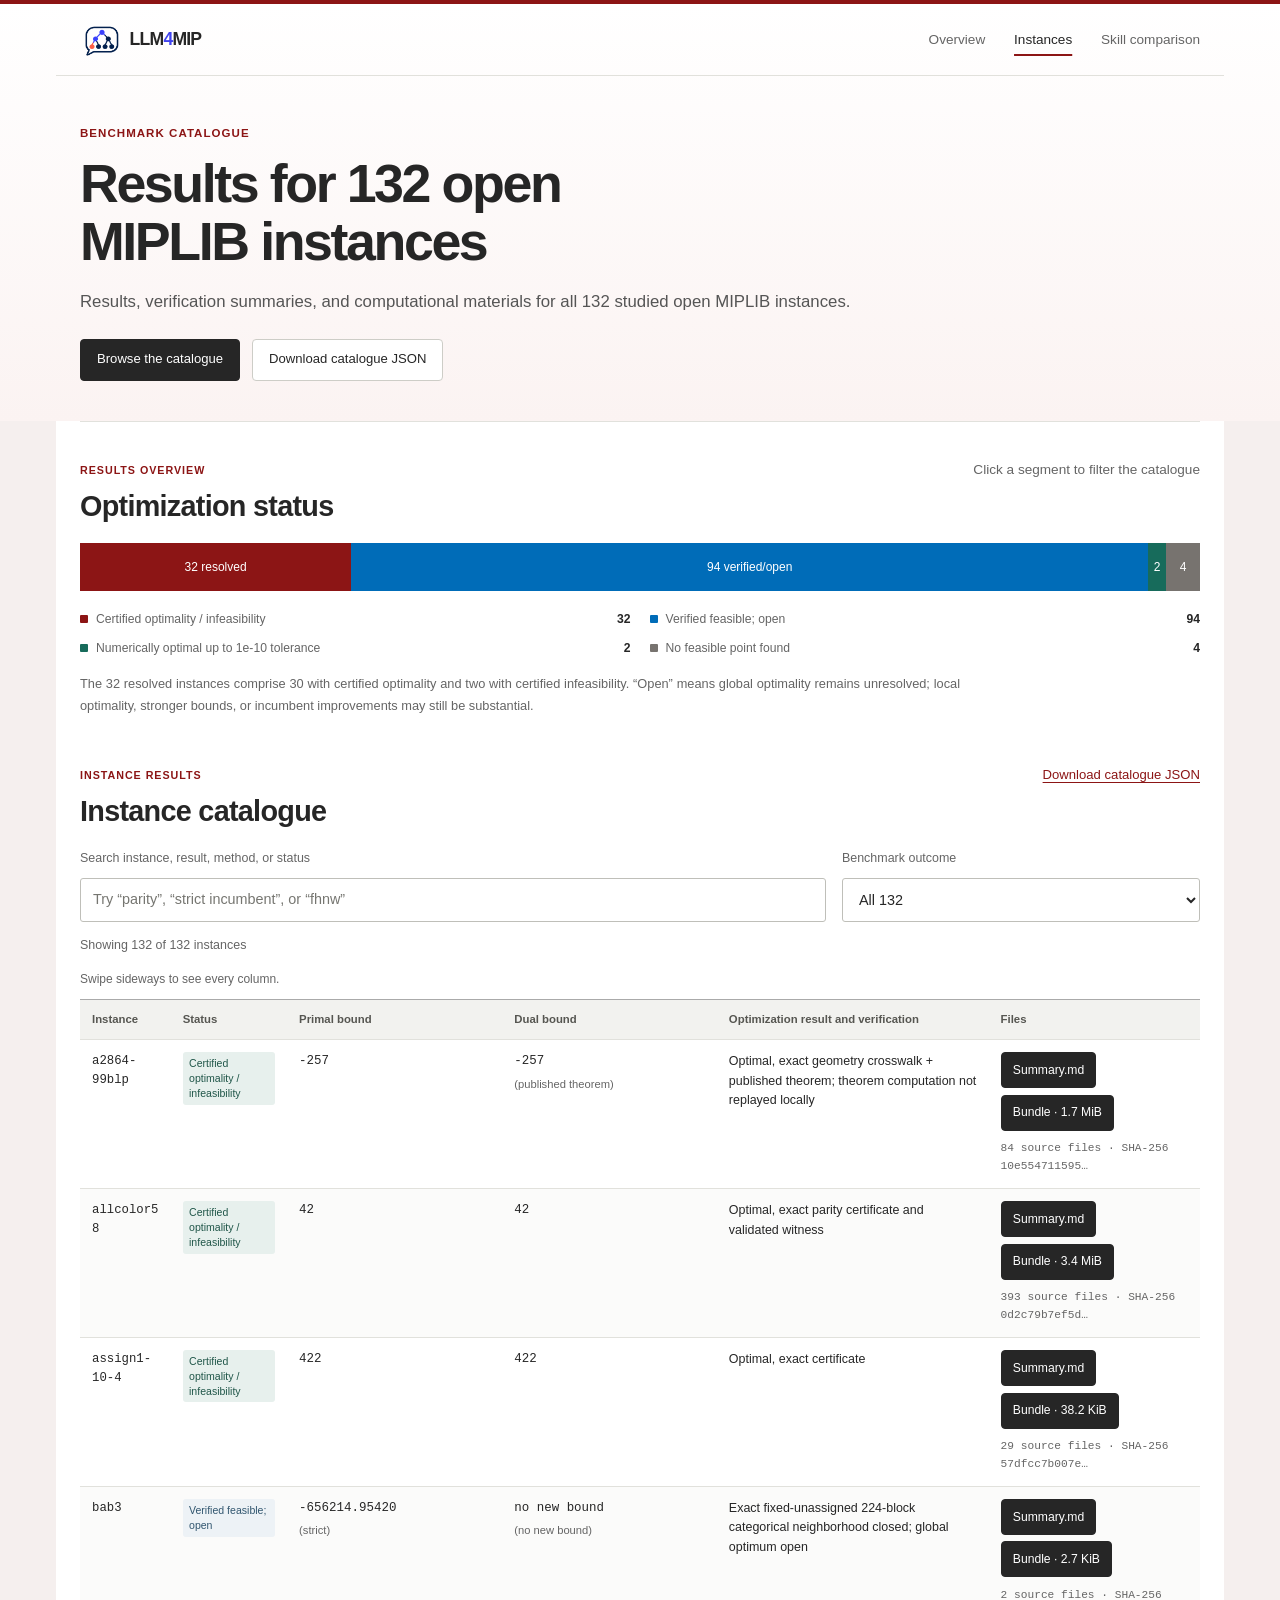
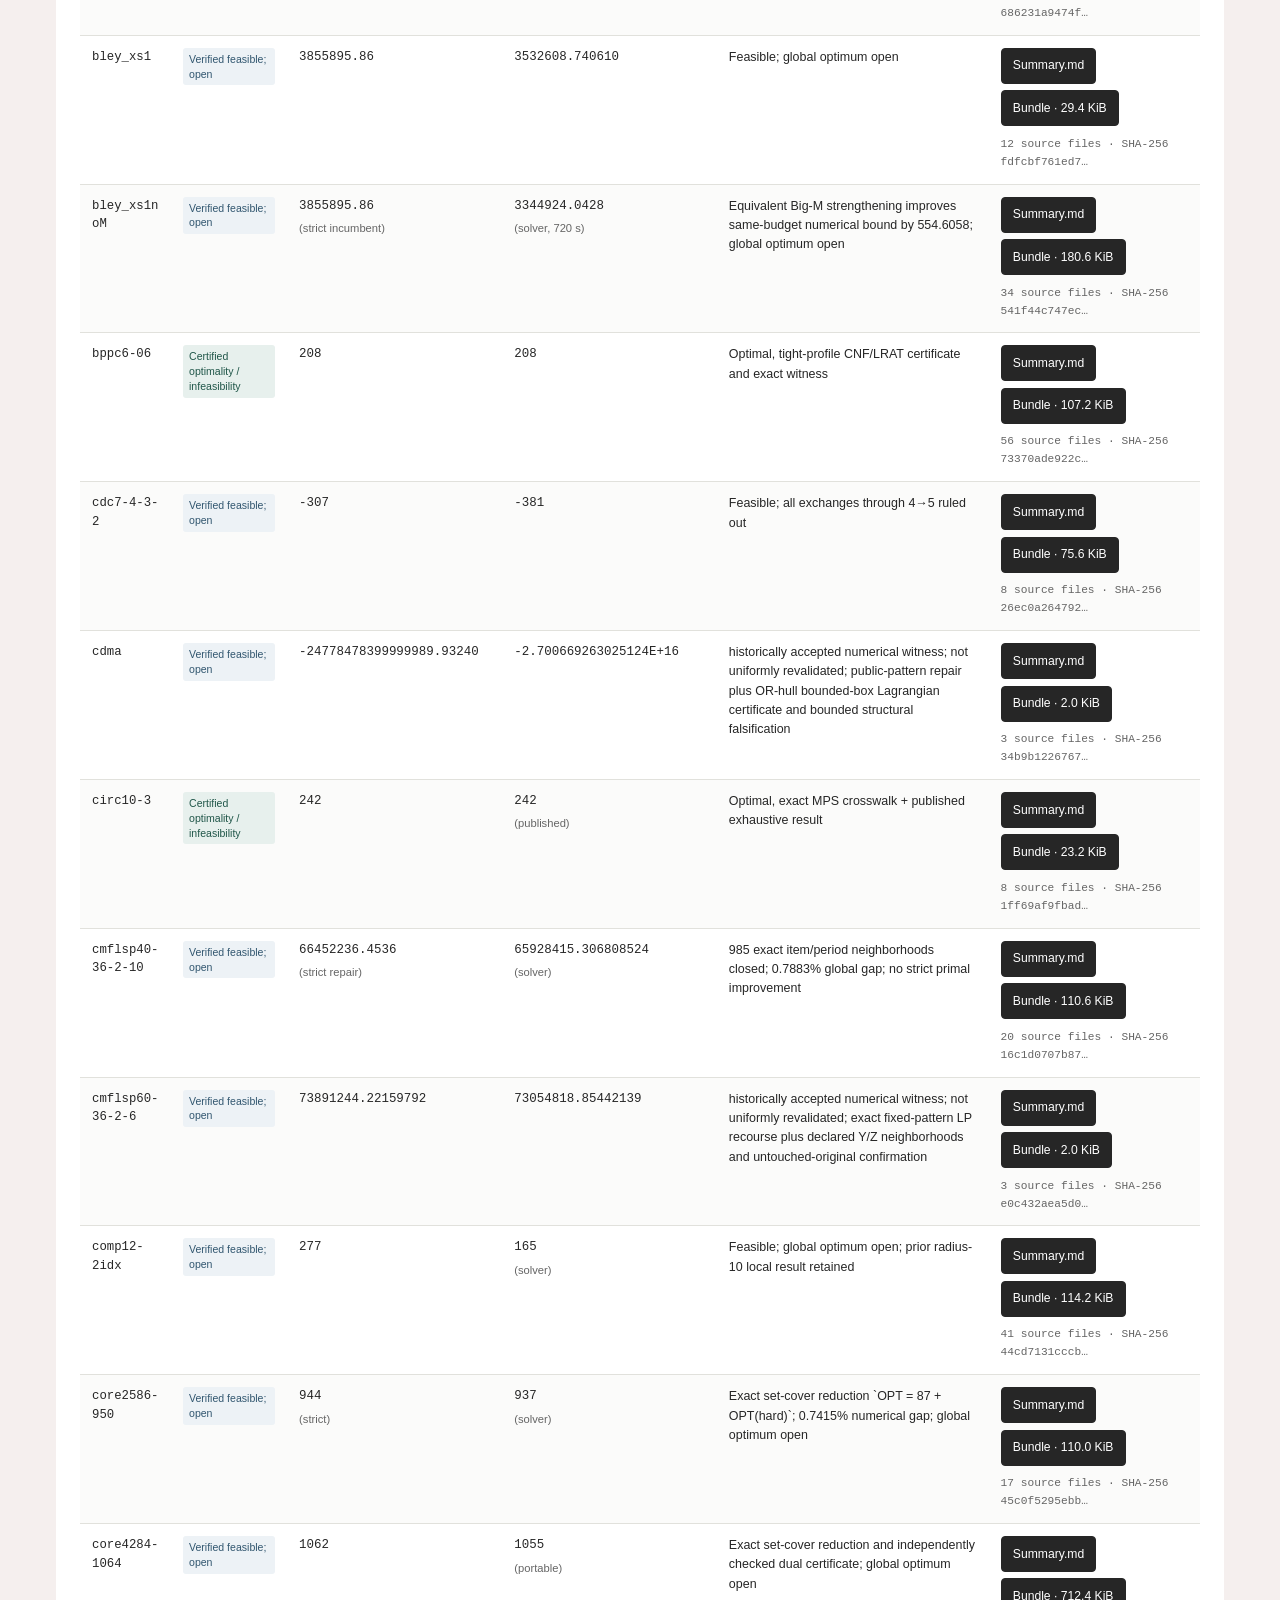
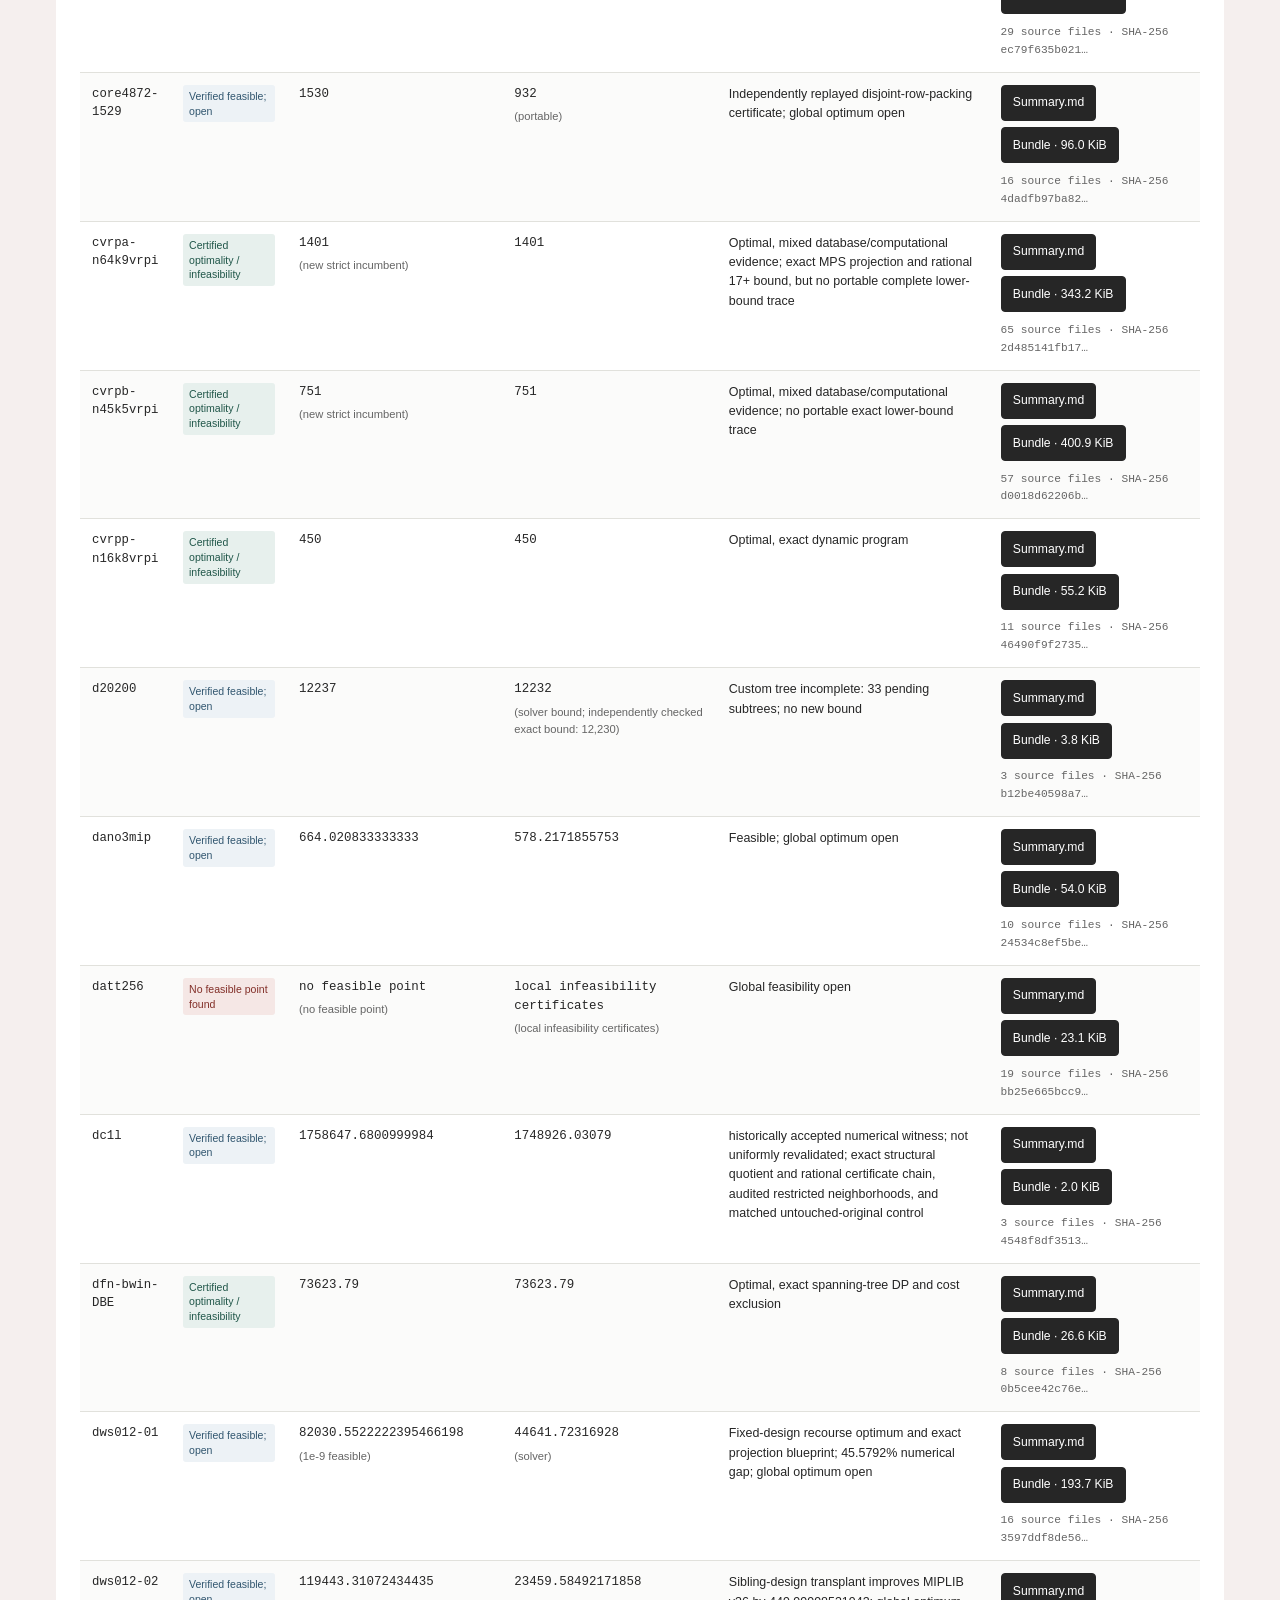
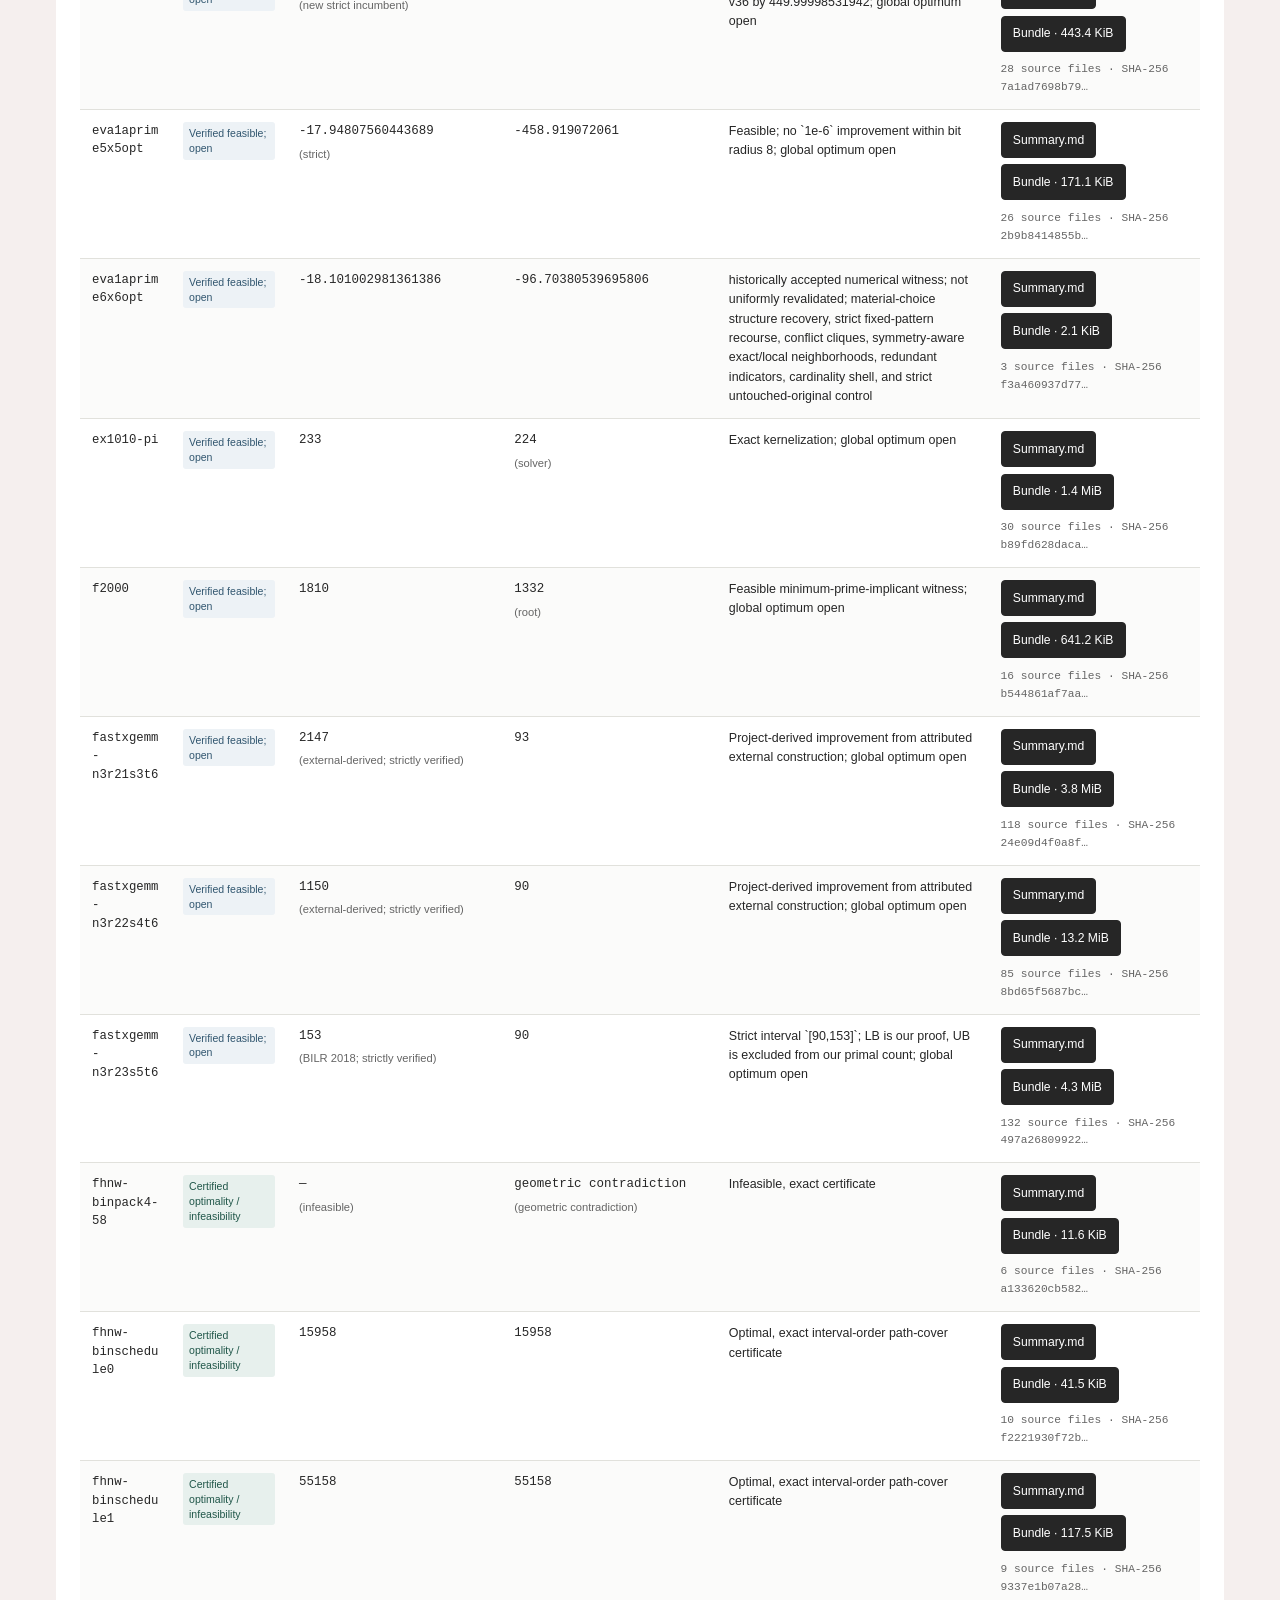
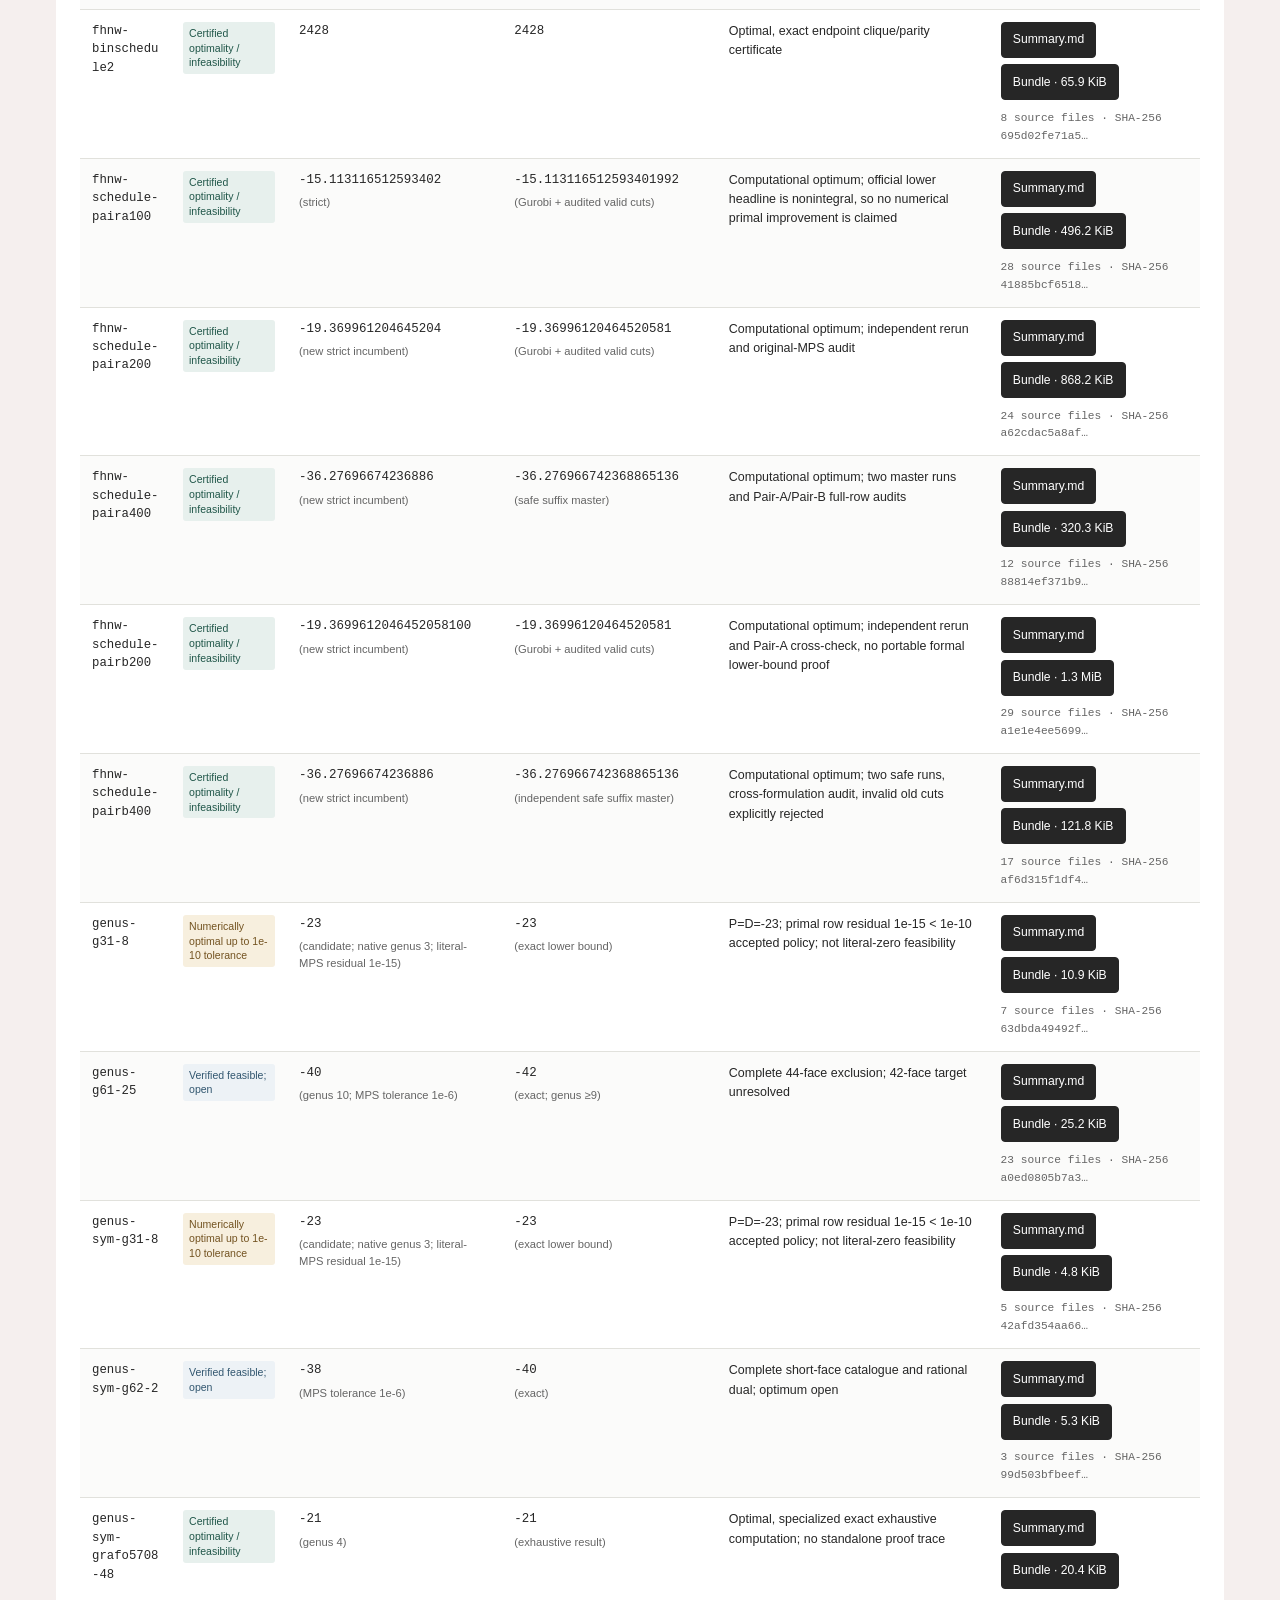
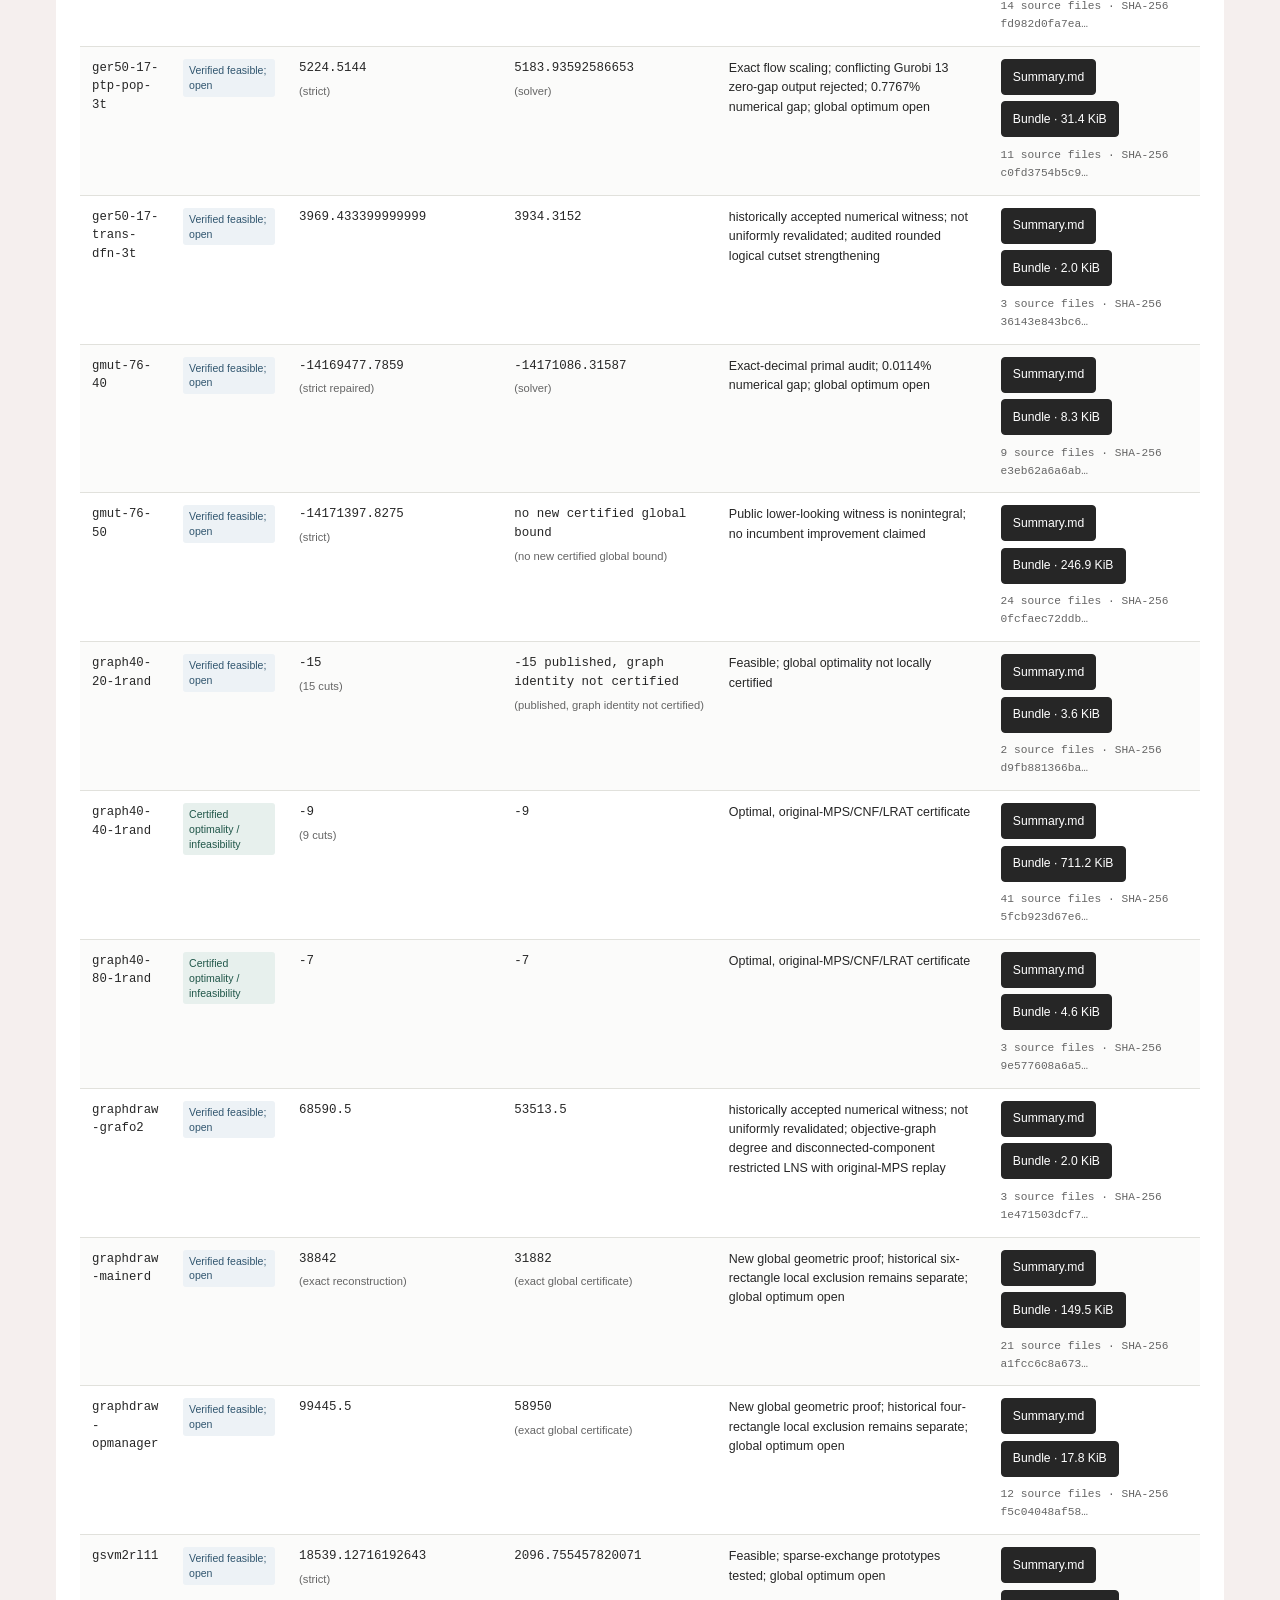
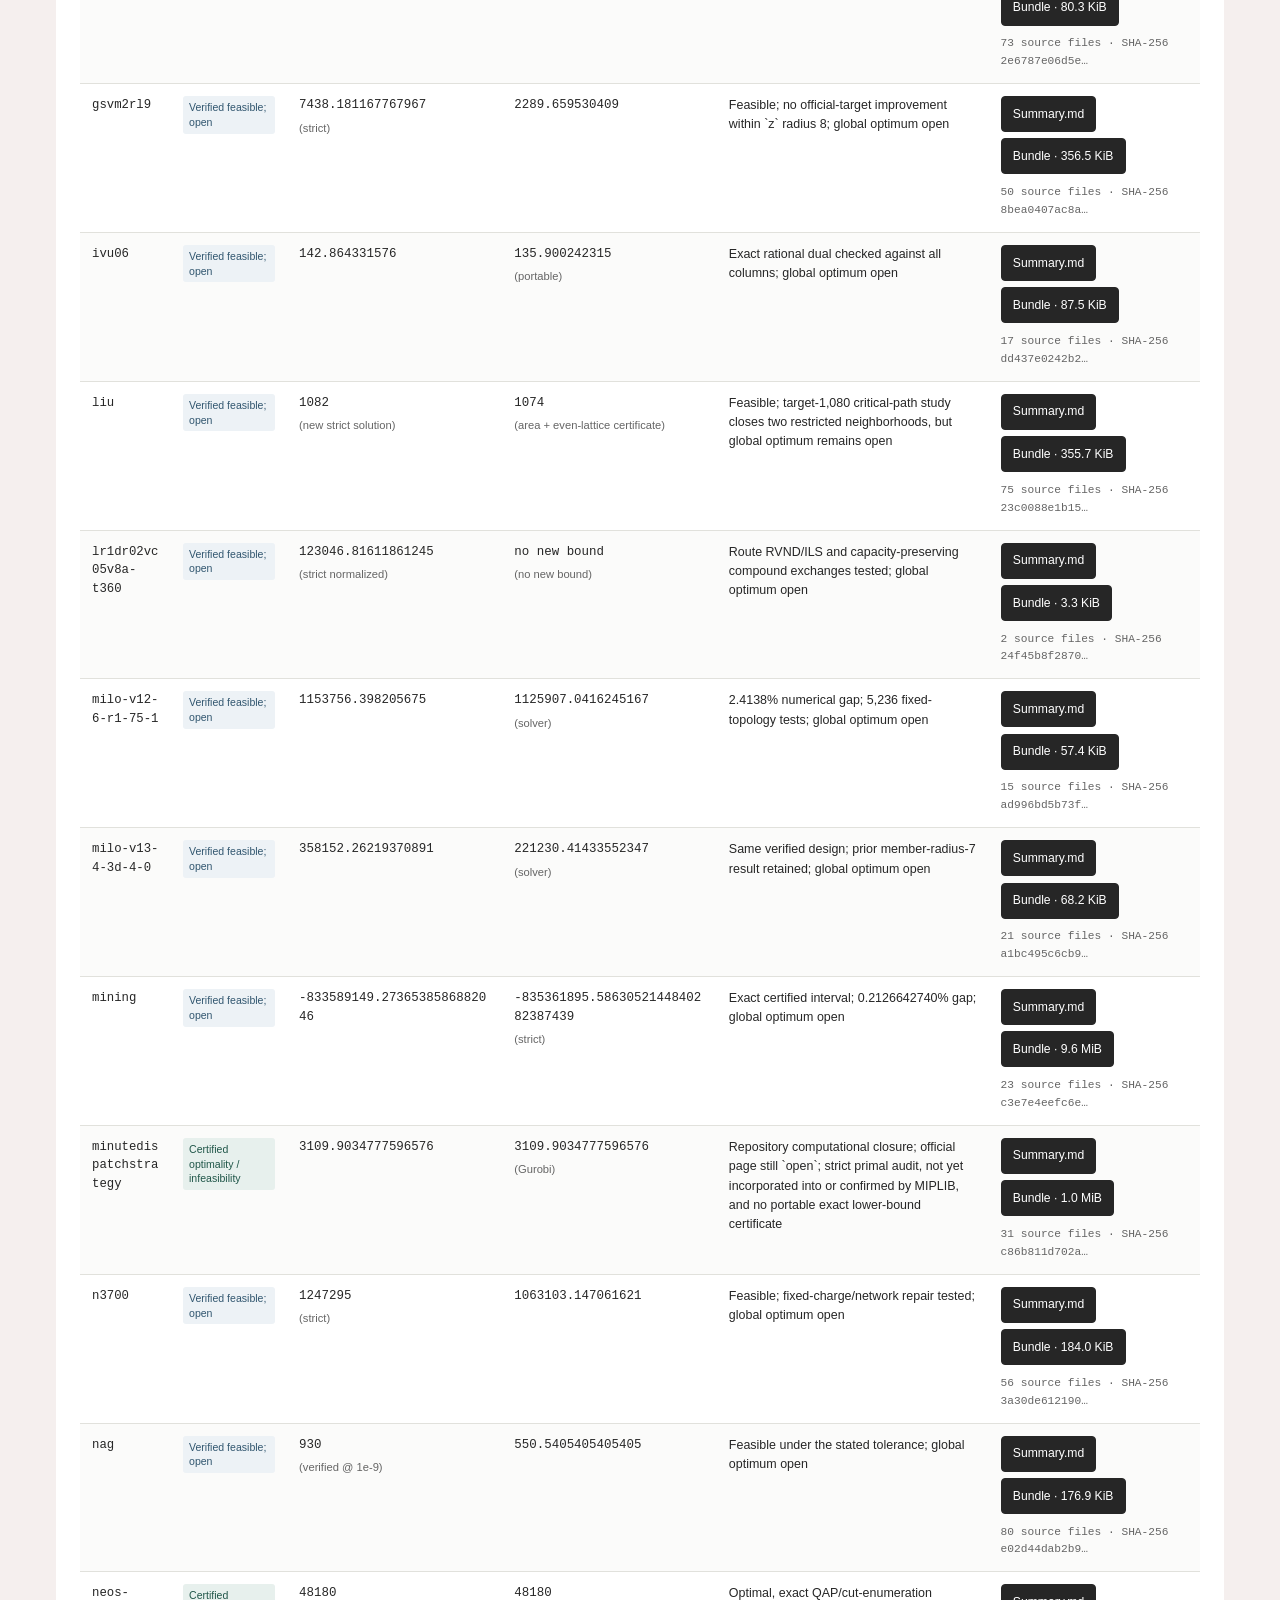
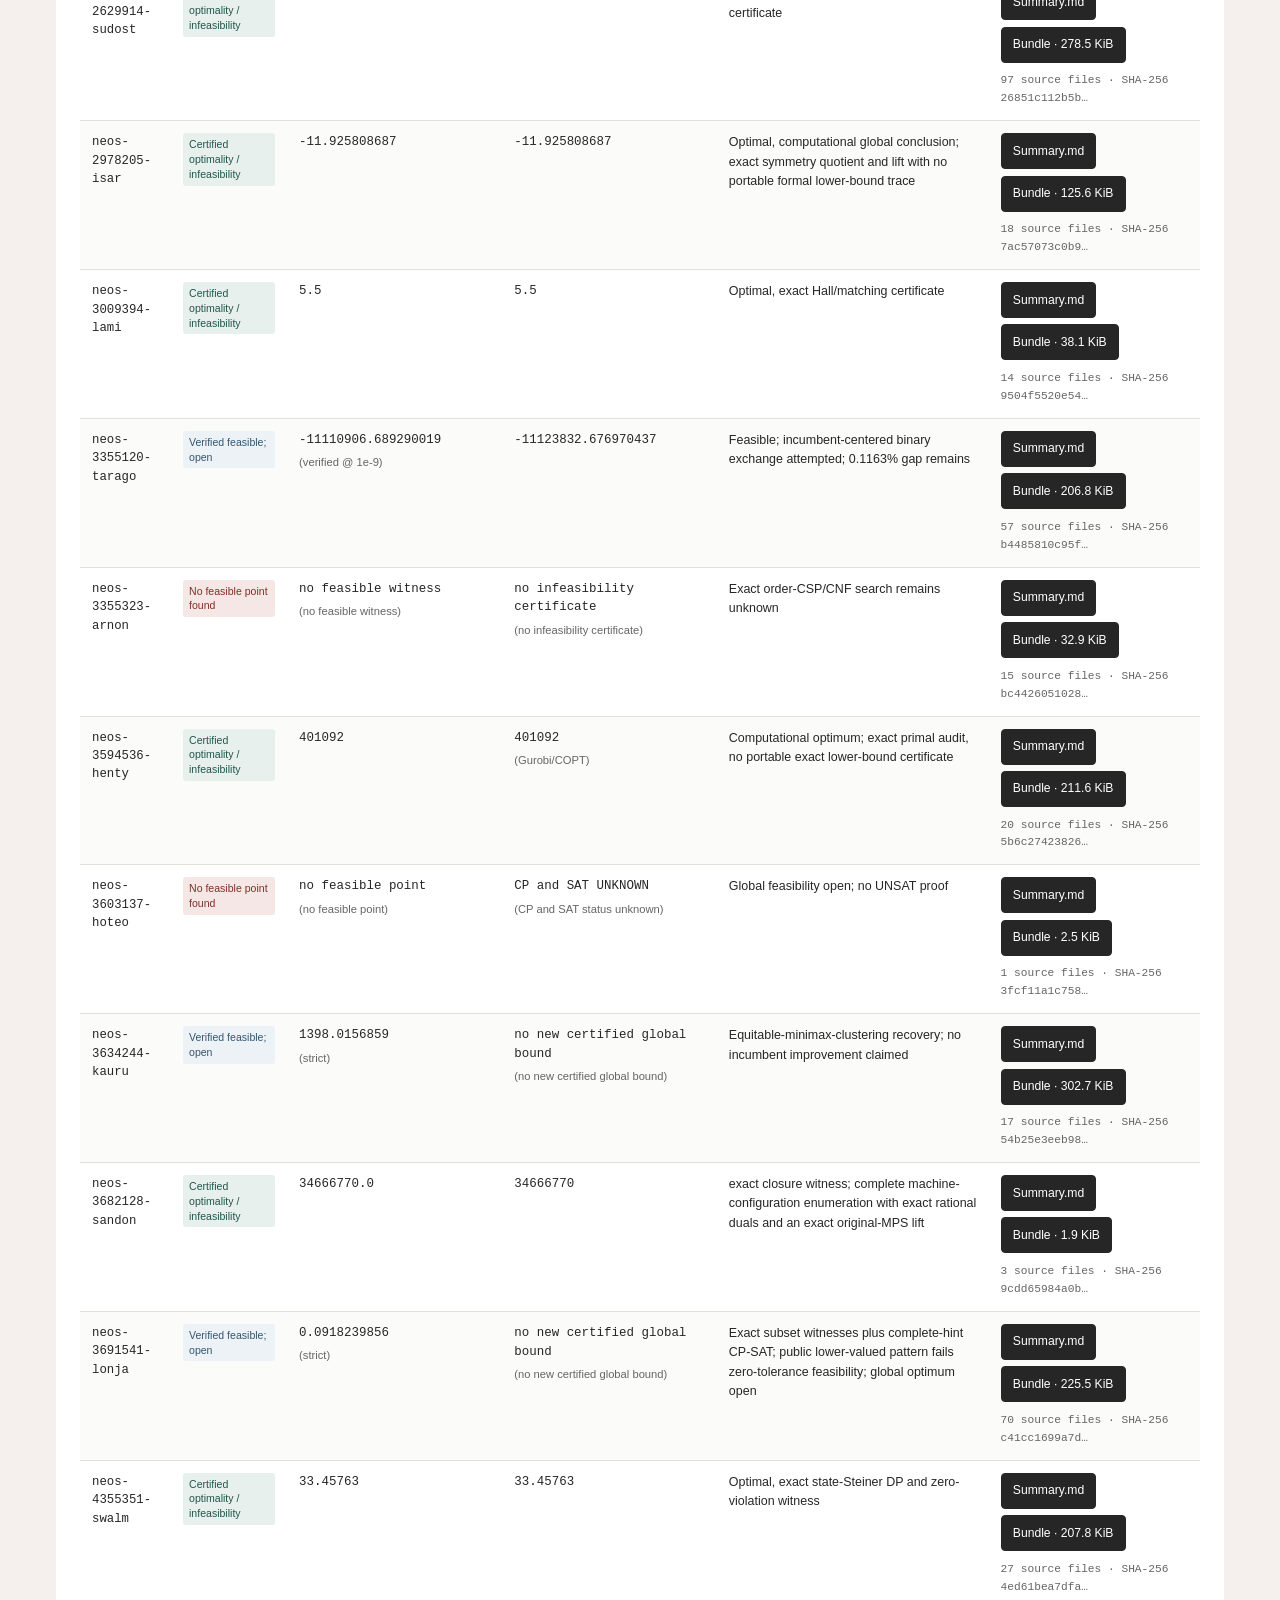
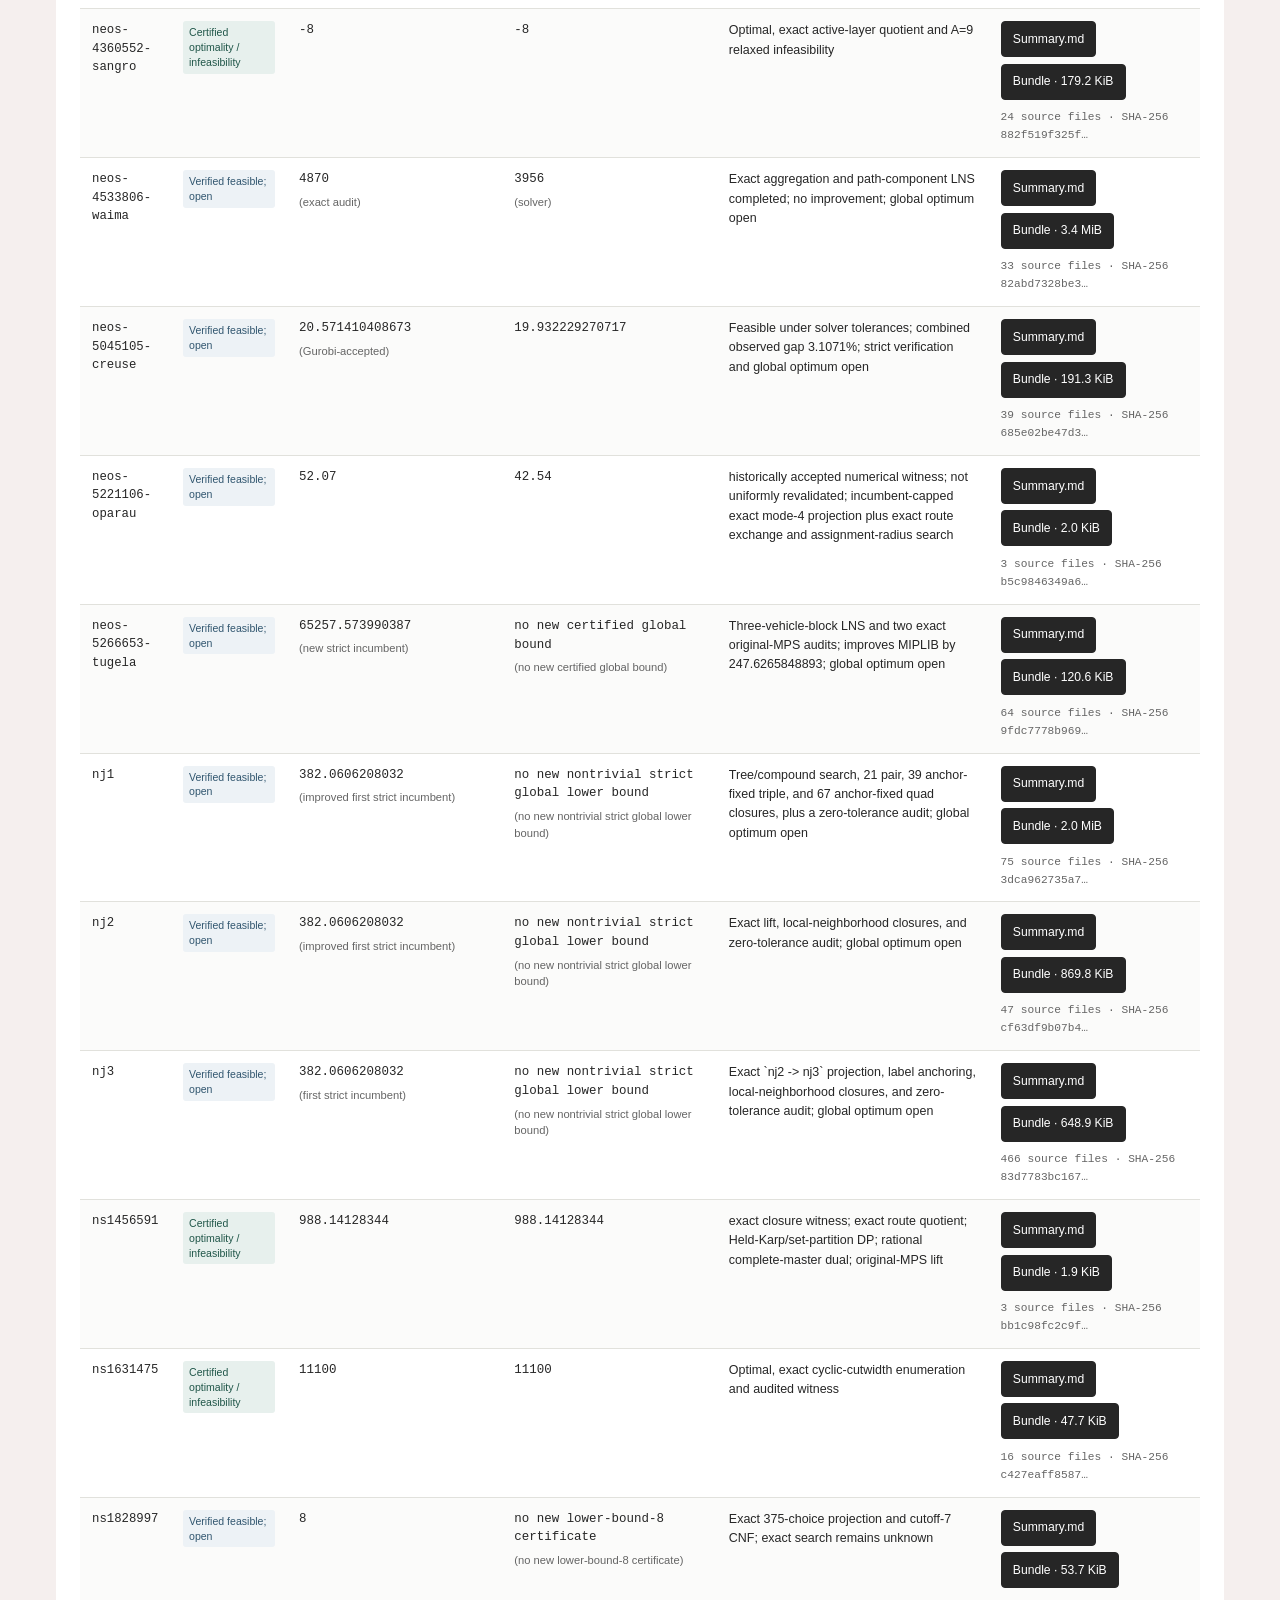
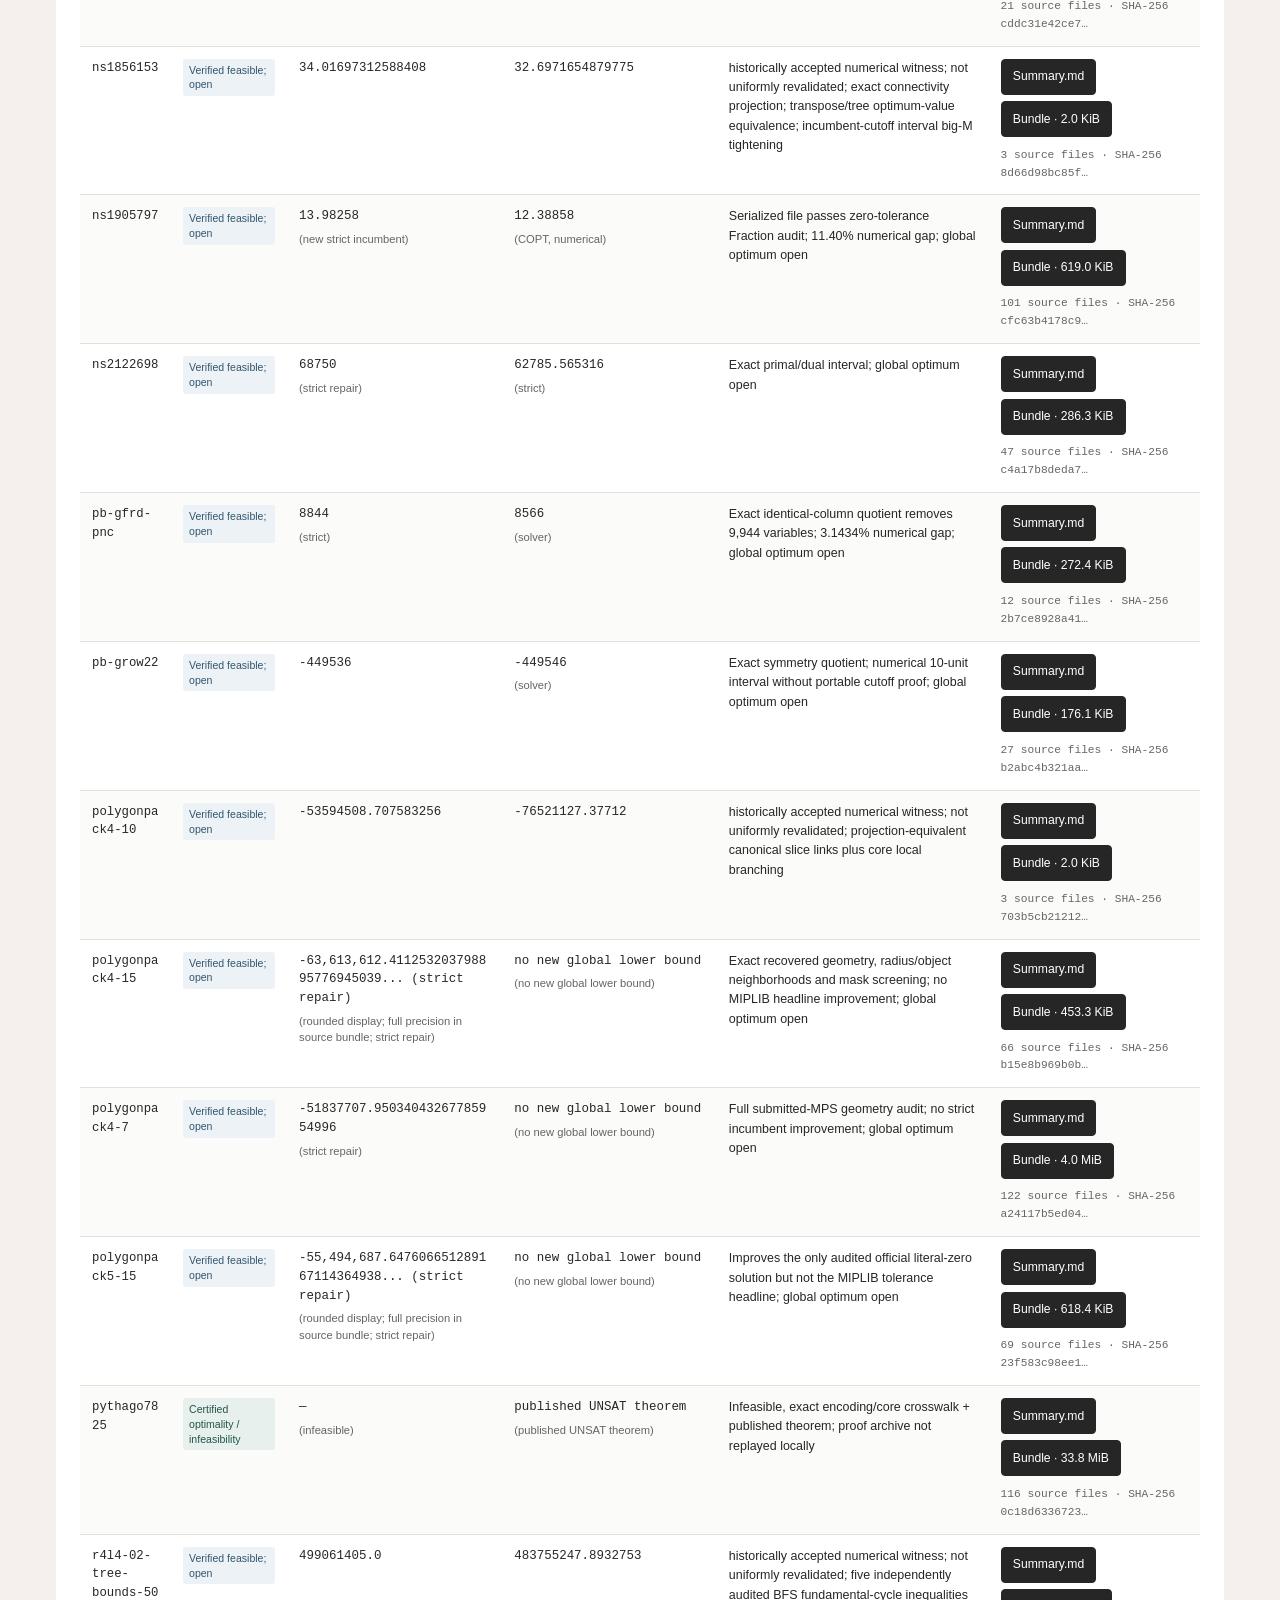
==== commit 4cfcba72: "Add project logos to website masthead and page icons" ====
--- a/instances/index.html
+++ b/instances/index.html
@@ -13,13 +13,14 @@
   <meta name="viewport" content="width=device-width, initial-scale=1">
   <meta name="description" content="Searchable results and downloadable research bundles for 132 studied open MIPLIB instances.">
   <title>Results for 132 Open MIPLIB Instances | LLM4MIP</title>
+  <link rel="icon" type="image/png" href="../assets/llm4mip-icon.png">
   <link rel="stylesheet" href="../assets/site.css">
 </head>
 <body class="detail-page instances-page">
   <a class="skip-link" href="#main">Skip to main content</a>
   <header class="site-header">
     <nav class="nav-wrap" aria-label="Primary navigation">
-      <a class="brand" href="../">LLM4MIP<span class="brand-dot" aria-hidden="true">.</span></a>
+      <a class="brand" href="../"><img class="brand-icon" src="../assets/llm4mip-icon.png" width="1254" height="1254" alt=""><span>LLM<span class="brand-four">4</span>MIP</span></a>
       <div class="nav-links">
         <a href="../">Overview</a>
         <a href="./" aria-current="page">Instances</a>
--- a/assets/site.css
+++ b/assets/site.css
@@ -7,6 +7,8 @@
   --paper: #fff;
   --wash: #f7f7f5;
   --soft-red: #faf3f2;
+  --page-tint: #f5efee;
+  --cardinal-wash: #fbf3f2;
   --line: #e1e1dc;
   --green: #176b5b;
   --blue: #006cb8;
@@ -18,7 +20,7 @@
 
 * { box-sizing: border-box; }
 html { scroll-behavior: smooth; scroll-padding-top: 2rem; -webkit-text-size-adjust: 100%; text-size-adjust: 100%; }
-body { min-width: 320px; margin: 0; color: var(--ink); background: var(--paper); font-family: var(--sans); font-size: 16px; line-height: 1.7; -webkit-font-smoothing: antialiased; }
+body { min-width: 320px; margin: 0; color: var(--ink); background: var(--page-tint); font-family: var(--sans); font-size: 16px; line-height: 1.7; -webkit-font-smoothing: antialiased; }
 img, svg, video, canvas { max-width: 100%; height: auto; }
 a { color: var(--cardinal); text-decoration-thickness: 1px; text-underline-offset: 0.22em; }
 a:hover { color: var(--cardinal-dark); }
@@ -31,18 +33,24 @@
 h1, h2, h3, h4 { color: var(--ink); }
 h2, h3, h4 { font-weight: 600; }
 h3 { line-height: 1.4; }
-p { margin: 0 0 1.2rem; }
+p { margin: 0 0 1rem; text-align: justify; }
 
 /* A shared, quiet masthead across the research pages. */
-.site-header { background: var(--paper); }
-.nav-wrap { max-width: 1168px; margin: auto; min-height: 82px; padding: 0 24px; display: flex; align-items: center; justify-content: space-between; gap: 1.5rem; border-bottom: 1px solid var(--line); }
+.site-header { border-top: 4px solid var(--cardinal); background: linear-gradient(180deg, #fff 0%, var(--cardinal-wash) 100%); }
+.nav-wrap { max-width: 1168px; margin: auto; min-height: 72px; padding: 0 24px; display: flex; align-items: center; justify-content: space-between; gap: 1.5rem; border-bottom: 1px solid var(--line); }
 .brand { color: var(--ink); text-decoration: none; font-size: 1.1rem; font-weight: 750; letter-spacing: -0.045em; }
 .brand-dot { color: var(--cardinal); }
+.brand { display: inline-flex; align-items: center; gap: 0.35rem; flex-shrink: 0; }
+.brand-icon { display: block; width: 44px; height: 44px; object-fit: contain; }
+.brand-four { color: #4144ef; }
+/* Frame the supplied wordmark's whitespace without altering the original image. */
+.hero-wordmark { position: relative; width: min(360px, 100%); aspect-ratio: 1494 / 362; overflow: hidden; margin-bottom: 1.5rem; mix-blend-mode: multiply; }
+.hero-wordmark img { position: absolute; width: 118.7416%; max-width: none; height: auto; left: -9.5047%; top: -74.5856%; }
 .nav-links { display: flex; flex-wrap: wrap; gap: 1.8rem; align-items: center; }
 .nav-links a { display: inline-flex; align-items: center; min-height: 44px; color: var(--muted); font-size: 0.85rem; text-decoration: none; }
 .nav-links a:hover, .nav-links a[aria-current="page"] { color: var(--ink); }
 .nav-links a[aria-current="page"] { text-decoration: underline; text-decoration-color: var(--cardinal); text-decoration-thickness: 2px; text-underline-offset: 0.7em; }
-.hero { padding: 4rem 24px 3.5rem; }
+.hero { padding: 3rem 24px 2.75rem; }
 .hero-inner { max-width: 1120px; margin: auto; }
 .manuscript-meta { display: flex; justify-content: space-between; align-items: baseline; gap: 1rem; margin-bottom: 1.6rem; }
 .eyebrow, .resource-label { margin: 0 0 0.65rem; color: var(--cardinal); font-size: 0.72rem; font-weight: 600; letter-spacing: 0.09em; text-transform: uppercase; }
@@ -50,13 +58,18 @@
 .manuscript-meta time { color: var(--muted); font-size: 0.78rem; white-space: nowrap; }
 .hero h1 { max-width: 920px; margin: 0; font-size: clamp(2.4rem, 4.4vw, 3.75rem); font-weight: 650; line-height: 1.08; letter-spacing: -0.045em; text-wrap: balance; }
 .home-page .hero h1 { max-width: none; }
-.hero .dek { max-width: 800px; margin: 1.4rem 0 0; color: #555; font-size: 1.35rem; line-height: 1.6; text-wrap: pretty; }
+.home-page .nav-wrap { min-height: 64px; }
+.home-page .hero { padding-block: 1.75rem 1.5rem; }
+.home-page .manuscript-meta { margin-bottom: 1.1rem; }
+.home-page .byline { margin-top: 1.1rem; }
+.home-page .hero-actions { margin-top: 1.1rem; }
+.hero .dek { max-width: 800px; margin: 1.2rem 0 0; color: #555; font-size: 1.35rem; line-height: 1.6; text-wrap: pretty; }
 .hero .dek strong { color: var(--cardinal); font-weight: 600; }
 .byline { margin-top: 1.8rem; }
 .author-line { display: flex; flex-wrap: wrap; gap: 0.25rem 1.2rem; margin: 0; font-size: 0.92rem; }
 .author-line sup { margin-left: 0.12em; color: var(--cardinal); font-size: 0.7em; }
 .author-note { margin: 0.35rem 0 0; color: var(--muted); font-size: 0.73rem; }
-.hero-actions { display: flex; align-items: center; flex-wrap: wrap; gap: 0.75rem; margin-top: 1.7rem; }
+.hero-actions { display: flex; align-items: center; flex-wrap: wrap; gap: 0.75rem; margin-top: 1.4rem; }
 .button { display: inline-flex; max-width: 100%; gap: 0.8rem; align-items: center; justify-content: center; min-height: 42px; padding: 0.5rem 1rem; border: 1px solid var(--ink); border-radius: 4px; background: var(--ink); color: #fff; font-size: 0.82rem; font-weight: 500; text-align: center; text-decoration: none; cursor: pointer; transition: background-color 150ms, border-color 150ms; }
 .button:hover { background: #444; border-color: #444; color: #fff; }
 .button.light, .button.ghost { background: var(--paper); border-color: #cdcdc7; color: var(--ink); }
@@ -68,27 +81,51 @@
 .publication-note { margin-left: 0.35rem; color: var(--muted); font-size: 0.76rem; }
 
 /* Text and figures share a consistent reading grid. */
-.page-shell { max-width: 1168px; margin: 0 auto; padding: 0 24px; }
-.content { padding: 0 0 5rem; }
+.page-shell { max-width: 1168px; margin: 0 auto; padding: 0 24px; background: var(--paper); }
+.content { padding: 0 0 4rem; }
 .content.narrow { max-width: 860px; margin: auto; }
-.home-layout { display: grid; grid-template-columns: 168px minmax(0, 1fr); align-items: start; gap: 56px; padding-top: 3.7rem; }
-.section-rail { position: sticky; top: 2.4rem; padding-top: 0.2rem; }
-.section-rail p { margin: 0 0 0.9rem; color: var(--muted); font-size: 0.68rem; font-weight: 600; letter-spacing: 0.07em; text-transform: uppercase; }
-.section-rail a { display: flex; align-items: baseline; gap: 0.6rem; padding: 0.5rem 0; color: var(--muted); font-size: 0.78rem; line-height: 1.5; text-decoration: none; }
+.home-layout { padding-top: 0.5rem; }
+.section-rail { display: flex; align-items: center; justify-content: space-between; flex-wrap: wrap; gap: 0 1.25rem; margin-bottom: 1.5rem; padding: 0.5rem 0; border-bottom: 1px solid var(--line); }
+.section-rail p { margin: 0; color: var(--muted); font-size: 0.68rem; font-weight: 600; letter-spacing: 0.07em; text-transform: uppercase; }
+.section-rail a { display: flex; align-items: baseline; gap: 0.6rem; min-height: 40px; padding: 0.5rem 0; color: var(--muted); font-size: 0.78rem; line-height: 1.5; text-decoration: none; }
 .section-rail a span { color: #8a8a85; font: 0.65rem var(--mono); }
 .section-rail a:hover, .section-rail a[aria-current="location"] { color: var(--cardinal); }
-.section { margin-top: 3.75rem; scroll-margin-top: 2rem; }
+.section { margin-top: 3rem; scroll-margin-top: 2rem; }
 .section:first-child { margin-top: 0; }
-.section-head { display: flex; align-items: baseline; justify-content: space-between; gap: 1.5rem; margin-bottom: 1.4rem; }
+.section-head { display: flex; align-items: baseline; justify-content: space-between; gap: 1.5rem; margin-bottom: 1.15rem; }
 .section-head h2, .section h2 { margin: 0; font-size: clamp(1.4rem, 2.3vw, 1.8rem); line-height: 1.3; letter-spacing: -0.025em; text-wrap: pretty; }
 .section-head p { max-width: 480px; margin: 0; color: var(--muted); font-size: 0.85rem; }
 .section-head .eyebrow { margin-bottom: 0.55rem; color: var(--cardinal); font-size: 0.67rem; }
 .section-head > a { flex-shrink: 0; font-size: 0.82rem; }
 .section-number { margin-right: 0.55rem; color: var(--cardinal); font: 500 0.75rem var(--mono); vertical-align: 0.15em; letter-spacing: 0; }
-.home-page .section + .section { padding-top: 2.8rem; border-top: 1px solid var(--line); }
-.research-intro p { max-width: 760px; }
-.research-takeaway { margin: 1.6rem 0 0; padding-left: 1.15rem; border-left: 2px solid var(--cardinal); }
-.research-takeaway strong { font-weight: 600; }
+.home-page { font-size: 17px; }
+.home-page .content { padding-bottom: 2rem; line-height: 1.65; }
+.home-page .section + .section { margin-top: 1.75rem; padding-top: 1.5rem; border-top: 2px solid #a6a29c; }
+.home-page .section-head { margin-bottom: 0.85rem; }
+.home-page .section-head h2 { font-size: clamp(1.25rem, 1.8vw, 1.4rem); }
+.home-page .section-number { font-size: 0.9em; vertical-align: baseline; }
+.home-page .section-rail p { font-size: 0.75rem; }
+.home-page .section-rail a { font-size: 0.85rem; }
+.home-page .section-rail a span { font-size: 0.8rem; }
+.home-page .metric-grid { padding: 1.1rem 1.25rem; background: linear-gradient(110deg, #fcf7f6 0%, #f5e8e6 100%); }
+.home-page .research-links { display: grid; grid-template-columns: repeat(2, minmax(0, 1fr)); gap: 2rem; }
+.home-page .research-links > a { align-items: flex-start; padding-block: 1rem; border-bottom: 0; }
+.research-intro > p { max-width: none; }
+.miplib-intro { margin-bottom: 0.75rem; }
+.miplib-gallery { display: grid; grid-template-columns: repeat(2, minmax(0, 1fr)); margin: 0 0 1.1rem; overflow: hidden; border: 1px solid var(--line); border-radius: 3px; background: var(--wash); }
+.miplib-figure { display: flex; min-width: 0; margin: 0; flex-direction: column; border-left: 1px solid var(--line); }
+.miplib-figure:first-child { border-left: 0; }
+.miplib-figure > a { position: relative; display: block; height: 20rem; overflow: hidden; background: var(--paper); }
+.miplib-figure img { position: absolute; inset: 0; display: block; width: 100%; height: 100%; max-width: none; max-height: none; object-fit: contain; }
+.miplib-figure figcaption { flex: 1; padding: 0.8rem 0.9rem; border-top: 1px solid var(--line); background: var(--wash); color: var(--muted); font-size: 0.82rem; line-height: 1.55; }
+.miplib-figure figcaption strong { color: var(--ink); font-weight: 600; }
+.miplib-figure figcaption a { white-space: nowrap; }
+.research-takeaway { margin: 1.2rem 0 0; padding: 1rem 1.4rem; border-left: 3px solid var(--cardinal); background: var(--soft-red); }
+.research-takeaway .finding-label { margin: 0 0 0.55rem; color: var(--cardinal); font-size: 0.85rem; font-weight: 650; letter-spacing: 0.06em; text-transform: uppercase; }
+.research-takeaway .finding-statement { margin: 0 0 0.55rem; color: var(--cardinal-dark); font-size: clamp(1.2rem, 2vw, 1.45rem); line-height: 1.45; }
+.research-takeaway .finding-statement:last-child { margin-bottom: 0; }
+.research-takeaway strong { font-weight: 650; }
+.research-takeaway .finding-note { margin: 0; color: #555; font-size: 1rem; }
 .lede { max-width: 860px; font-size: 1.08rem; }
 .note, .figure-caption { color: var(--muted); font-size: 0.8rem; line-height: 1.65; }
 .figure-caption { margin-top: 1rem; }
@@ -107,14 +144,14 @@
 .metric small { display: block; margin-top: 0.35rem; color: var(--muted); font-size: 0.72rem; line-height: 1.55; }
 
 /* Figures and their controls retain the existing data interactions. */
-.panel { padding: 1.4rem; border: 1px solid var(--line); border-radius: 3px; background: var(--paper); }
-.tabs { display: flex; flex-wrap: wrap; gap: 0 1.3rem; margin-bottom: 1.6rem; border-bottom: 1px solid var(--line); }
+.panel { padding: 1.15rem 1.4rem; border: 1px solid var(--line); border-radius: 3px; background: var(--paper); }
+.tabs { display: flex; flex-wrap: wrap; gap: 0 1.3rem; margin-bottom: 1.25rem; border-bottom: 1px solid var(--line); }
 .tabs button { min-height: 44px; margin-bottom: -1px; padding: 0.55rem 0 0.75rem; border: 0; border-bottom: 2px solid transparent; border-radius: 0; background: transparent; color: var(--muted); font-size: 0.79rem; font-weight: 500; text-align: left; cursor: pointer; }
 .tabs button:hover { color: var(--ink); }
 .tabs button[aria-pressed="true"] { border-bottom-color: var(--cardinal); color: var(--cardinal); }
 .tabs.focused-tabs { display: grid; grid-template-columns: repeat(4, minmax(0, 1fr)); gap: 1rem; }
 .chart-title, #focused-title { margin: 0; font-size: 1.02rem; font-weight: 600; line-height: 1.5; }
-.chart-note { max-width: 820px; margin: 0.5rem 0 1.4rem; color: var(--muted); font-size: 0.8rem; line-height: 1.6; }
+.chart-note { max-width: 820px; margin: 0.4rem 0 1.1rem; color: var(--muted); font-size: 0.8rem; line-height: 1.6; }
 .stack { display: flex; width: 100%; min-height: 46px; overflow: hidden; background: var(--line); }
 .stack-segment { display: grid; place-items: center; min-width: 4px; padding: 0.3rem; color: #fff; font-weight: 600; font-size: 0.83rem; text-align: center; }
 .legend { display: grid; grid-template-columns: repeat(3, minmax(0, 1fr)); gap: 0.7rem 1.2rem; margin-top: 1rem; }
@@ -130,8 +167,8 @@
 .bar-track { height: 22px; background: #edede9; overflow: hidden; }
 .bar-fill { height: 100%; background: var(--cardinal); }
 .bar-value { text-align: right; font-size: 0.85rem; font-variant-numeric: tabular-nums; }
-.data-list { margin-top: 1.5rem; width: 100%; border-collapse: collapse; font-size: 0.78rem; }
-.data-list th, .data-list td { padding: 0.7rem 0.45rem; border-top: 1px solid var(--line); text-align: left; vertical-align: top; }
+.data-list { margin-top: 1.25rem; width: 100%; border-collapse: collapse; font-size: 0.78rem; }
+.data-list th, .data-list td { padding: 0.6rem 0.45rem; border-top: 1px solid var(--line); text-align: left; vertical-align: top; }
 .data-list thead th { color: var(--muted); font-size: 0.68rem; font-weight: 500; }
 .data-list tbody th { font-weight: 500; }
 .data-list td:nth-child(2) { font-variant-numeric: tabular-nums; }
@@ -154,21 +191,42 @@
 .skill-downloads p:not(.resource-label) { color: var(--muted); font-size: 0.88rem; }
 .skill-downloads a { display: inline-flex; gap: 1rem; align-items: center; min-height: 44px; font-size: 0.82rem; text-decoration: none; }
 .skill-downloads a:hover { text-decoration: underline; }
-.section-link { margin: 1.25rem 0 0; font-size: 0.84rem; }
+.section-link { margin: 1rem 0 0; font-size: 0.84rem; }
 .research-links { border-top: 1px solid var(--line); }
 .research-links > a { display: flex; justify-content: space-between; align-items: center; gap: 2rem; padding: 1.4rem 0; border-bottom: 1px solid var(--line); color: var(--ink); text-decoration: none; }
 .research-links strong { display: block; font-size: 1rem; font-weight: 600; }
 .research-links small { display: block; max-width: 600px; margin-top: 0.35rem; color: var(--muted); font-size: 0.85rem; }
 .research-links > a:hover strong, .link-arrow { color: var(--cardinal); }
-.link-arrow { font-size: 1.35rem; }
-.bibtex-block { max-width: 100%; margin: 0; padding: 1.4rem 1.5rem; overflow-x: auto; border: 1px solid var(--line); background: var(--wash); color: #52524d; font: 0.74rem/1.8 var(--mono); white-space: pre-wrap; overflow-wrap: anywhere; tab-size: 2; }
+.link-arrow { display: inline; margin-left: 0.25rem; font-size: 1.05em; }
+.bibtex-block { max-width: 100%; margin: 0; padding: 1.15rem 1.5rem; overflow-x: auto; border: 1px solid var(--line); background: var(--wash); color: #52524d; font: 0.74rem/1.8 var(--mono); white-space: pre-wrap; overflow-wrap: anywhere; tab-size: 2; }
 .bibtex-block code { font: inherit; }
 
+/* Readable homepage copy with a single flow for narrative and resources. */
+.home-page .metric span { font-size: 0.875rem; }
+.home-page .metric small { font-size: 0.78rem; }
+.home-page .chart-title { font-size: 1.125rem; }
+.home-page .chart-note, .home-page .note, .home-page .figure-caption { font-size: 0.875rem; }
+.home-page .tabs button, .home-page .legend-item { font-size: 0.85rem; }
+.home-page .data-list { font-size: 0.875rem; }
+.home-page .data-list thead th { font-size: 0.78rem; }
+.home-page .skill-objective-grid h4 { font-size: 0.95rem; }
+.home-page .skill-downloads { grid-template-columns: repeat(2, minmax(0, 1fr)); gap: 2rem; margin-top: 1.25rem; }
+.home-page .skill-downloads article { padding-top: 1rem; }
+.home-page .resource-label { font-size: 0.8rem; }
+.home-page .skill-downloads h3 { font-size: 1.15rem; }
+.home-page .skill-downloads p:not(.resource-label) { margin-bottom: 0.6rem; font-size: 1rem; }
+.home-page .skill-downloads a, .home-page .section-link { font-size: 0.95rem; }
+.home-page .research-links strong { font-size: 1.08rem; }
+.home-page .research-links small { max-width: none; font-size: 0.95rem; }
+.home-page .research-links .resource-label { display: block; margin-bottom: 0.45rem; }
+.home-page .research-links .resource-action { display: block; margin-top: 0.65rem; color: var(--cardinal); font-size: 0.95rem; }
+.home-page .bibtex-block { font-size: 0.8rem; white-space: pre; overflow-wrap: normal; }
+
 /* Detail pages use the same typography with more room for data. */
-.detail-page .hero { padding-bottom: 3rem; }
+.detail-page .hero { padding-bottom: 2.5rem; }
 .detail-page .hero h1 { max-width: 880px; font-size: clamp(2.35rem, 4.2vw, 3.5rem); }
 .detail-page .hero .dek { max-width: 840px; font-size: 1.05rem; }
-.detail-page .content { padding-top: 2.7rem; border-top: 1px solid var(--line); }
+.detail-page .content { padding-top: 2.25rem; border-top: 1px solid var(--line); }
 .detail-page .section > p { max-width: 880px; }
 .skill-focus-list { display: grid; grid-template-columns: repeat(3, minmax(0, 1fr)); gap: 2rem; margin: 0; padding: 0; list-style: none; counter-reset: skill-focus; }
 .skill-focus-list li { padding-top: 1rem; border-top: 1px solid var(--line); color: var(--muted); font-size: 0.9rem; counter-increment: skill-focus; }
@@ -176,11 +234,11 @@
 .skill-focus-list strong { display: block; margin: 0.8rem 0 0.5rem; color: var(--ink); font-size: 1rem; font-weight: 600; }
 .download-grid, .page-grid { display: grid; grid-template-columns: repeat(2, minmax(0, 1fr)); gap: 2rem; }
 .download-grid > :only-child { grid-column: 1 / -1; }
-.download-card, .page-card { padding: 1.2rem 0; border-top: 1px solid var(--line); }
+.download-card, .page-card { padding: 1rem 0; border-top: 1px solid var(--line); }
 .download-card h3, .page-card h3 { margin: 0 0 0.6rem; font-size: 1.05rem; }
 .download-card p, .page-card p { color: var(--muted); font-size: 0.9rem; }
 .download-meta { display: block; margin-top: 0.6rem; color: var(--muted); font: 0.7rem/1.6 var(--mono); overflow-wrap: anywhere; }
-.callout { margin: 1.6rem 0; padding: 0.35rem 0 0.35rem 1.2rem; border-left: 2px solid var(--cardinal); }
+.callout { margin: 1.3rem 0; padding: 0.35rem 0 0.35rem 1.2rem; border-left: 2px solid var(--cardinal); }
 .callout.green { border-left-color: var(--green); }
 .callout.blue { border-left-color: var(--blue); }
 .callout p { margin: 0.25rem 0; }
@@ -198,18 +256,18 @@
 details { padding: 0.7rem 0; border-top: 1px solid var(--line); }
 summary { cursor: pointer; font-weight: 600; }
 details > div { padding: 0.8rem 0 0; color: var(--muted); }
-#results > .panel + .section-head { margin-top: 2.8rem; }
+#results > .panel + .section-head { margin-top: 2.25rem; }
 
 /* Keep wide results tables scrollable without widening the page. */
-.controls { display: grid; grid-template-columns: minmax(220px, 1fr) minmax(180px, 0.48fr); gap: 1rem; margin: 1.4rem 0 1rem; }
+.controls { display: grid; grid-template-columns: minmax(220px, 1fr) minmax(180px, 0.48fr); gap: 1rem; margin: 1.15rem 0 0.85rem; }
 .field label { display: block; margin-bottom: 0.5rem; color: var(--muted); font-size: 0.78rem; }
 .field input, .field select { width: 100%; min-height: 44px; border: 1px solid #bfbfb9; border-radius: 3px; padding: 0.55rem 0.75rem; background: var(--paper); color: var(--ink); font-size: 0.9rem; }
 .field input::placeholder { color: #767671; }
 .result-count { margin: 0.75rem 0; color: var(--muted); font-size: 0.78rem; }
 .table-wrap { width: 100%; max-width: 100%; overflow-x: auto; overscroll-behavior-x: contain; border-top: 1px solid #aaa; border-bottom: 1px solid var(--line); -webkit-overflow-scrolling: touch; }
 .results-table { width: 100%; min-width: 900px; border-collapse: collapse; font-size: 0.78rem; line-height: 1.55; }
-.results-table th { position: sticky; top: 0; z-index: 1; padding: 0.85rem 0.75rem; background: #f2f2ef; color: #565651; text-align: left; font-size: 0.71rem; font-weight: 600; }
-.results-table td { padding: 0.9rem 0.75rem; border-top: 1px solid var(--line); vertical-align: top; }
+.results-table th { position: sticky; top: 0; z-index: 1; padding: 0.7rem 0.75rem; background: #f2f2ef; color: #565651; text-align: left; font-size: 0.71rem; font-weight: 600; }
+.results-table td { padding: 0.75rem 0.75rem; border-top: 1px solid var(--line); vertical-align: top; }
 .results-table tbody tr:nth-child(even) { background: #fbfbfa; }
 .results-table tbody tr:hover { background: #f5f5f1; }
 .results-table .instance-name { font: 500 0.77rem/1.5 var(--mono); overflow-wrap: anywhere; }
@@ -217,7 +275,7 @@
 .measure-value { display: block; font: 500 0.78rem/1.5 var(--mono); font-variant-numeric: tabular-nums; overflow-wrap: anywhere; }
 .measure-note { display: block; margin-top: 0.3rem; color: var(--muted); font-size: 0.7rem; line-height: 1.5; }
 .results-table .finding { min-width: 240px; max-width: 420px; line-height: 1.55; overflow-wrap: anywhere; }
-.results-table .finding > div + div { margin-top: 0.65rem; padding-top: 0.65rem; border-top: 1px solid var(--line); }
+.results-table .finding > div + div { margin-top: 0.55rem; padding-top: 0.55rem; border-top: 1px solid var(--line); }
 .results-table .finding strong { display: block; margin-bottom: 0.25rem; font-weight: 600; }
 .results-table .finding > small { display: block; margin-bottom: 0.6rem; color: var(--muted); line-height: 1.5; }
 .result-links { display: flex; flex-wrap: wrap; gap: 0.4rem; min-width: 170px; }
@@ -228,21 +286,20 @@
 .badge.verified-open { background: #edf2f6; color: #31566f; }
 .badge.pending, .badge.numeric-optimal { background: #f7efde; color: #735321; }
 .badge.no-feasible { background: #f5e7e5; color: #822f28; }
-.status-strip { display: flex; min-height: 48px; margin: 1.4rem 0; overflow: hidden; }
+.status-strip { display: flex; min-height: 48px; margin: 1.15rem 0; overflow: hidden; }
 .status-strip div, .status-strip button { display: grid; place-items: center; min-width: 18px; border: 0; color: #fff; font-size: 0.75rem; font-weight: 500; text-align: center; padding: 0.3rem; cursor: pointer; }
 .status-strip button:hover { filter: brightness(1.12); }
 .status-strip button[aria-pressed="true"] { box-shadow: inset 0 0 0 2px var(--ink), inset 0 0 0 4px #fff; }
 .status-strip button:focus-visible { outline: 2px solid #fff; outline-offset: -4px; }
 .noscript { padding: 1rem; background: var(--wash); border: 1px solid var(--line); }
 
-.footer { padding: 0 24px; }
-.footer-inner { max-width: 1120px; margin: auto; padding: 1.6rem 0 2.2rem; display: flex; justify-content: space-between; align-items: baseline; gap: 1.5rem; border-top: 1px solid var(--line); color: var(--muted); font-size: 0.75rem; }
-.footer a { color: var(--muted); text-decoration: none; }
-.footer a:hover { color: var(--cardinal); text-decoration: underline; }
-.footer-description { margin-left: 1rem; color: #777; }
+.footer { padding: 0 24px; background: var(--cardinal-dark); color: #f5e8e6; }
+.footer-inner { max-width: 1120px; margin: auto; padding: 1.25rem 0 1.75rem; display: flex; justify-content: space-between; align-items: baseline; gap: 1.5rem; border-top: 0; color: #ead5d2; font-size: 0.75rem; }
+.footer a { color: #fff; text-decoration: none; }
+.footer a:hover { color: #fff; text-decoration: underline; }
+.footer-description { margin-left: 1rem; color: #dbc0bd; }
 
 @media (max-width: 1000px) {
-  .home-layout { grid-template-columns: 140px minmax(0, 1fr); gap: 32px; }
   .section-rail a { font-size: 0.72rem; }
   .legend, .legend.legend-6 { grid-template-columns: repeat(2, minmax(0, 1fr)); }
   .metric { padding: 0 1rem; }
@@ -251,8 +308,9 @@
 }
 
 @media (max-width: 760px) {
-  .nav-wrap { min-height: 72px; }
-  .hero { padding-top: 2.7rem; }
+  .nav-wrap { min-height: 64px; }
+  .hero { padding-top: 2.25rem; }
+  .home-page .hero { padding-block: 1.5rem; }
   .manuscript-meta { flex-wrap: wrap; gap: 0.35rem; }
   .hero h1 { font-size: clamp(2.3rem, 6.2vw, 3.35rem); }
   .hero .dek { font-size: 1.18rem; }
@@ -260,14 +318,18 @@
   .metric:nth-child(3) { padding-left: 0; border-left: 0; }
   .metric:nth-child(2) { padding-right: 0; }
   .metric strong { font-size: 2.4rem; }
-  .home-layout { display: block; padding-top: 2rem; }
-  .section-rail { position: static; display: flex; flex-wrap: wrap; gap: 0 1.25rem; margin-bottom: 2.4rem; padding-bottom: 1.2rem; border-bottom: 1px solid var(--line); }
+  .section-rail { justify-content: flex-start; }
   .section-rail p { width: 100%; margin-bottom: 0.25rem; }
   .section-rail a { min-height: 40px; align-items: center; font-size: 0.75rem; }
-  .section { margin-top: 3rem; }
-  .home-page .section + .section { padding-top: 2.4rem; }
+  .section { margin-top: 2.5rem; }
+  .home-page .section + .section { margin-top: 1.65rem; padding-top: 1.35rem; }
+  .home-page .content { padding-bottom: 2rem; }
+  .home-page .section-rail { margin-bottom: 1.25rem; padding-bottom: 0.5rem; }
   .section-head { flex-direction: column; align-items: flex-start; gap: 0.7rem; }
   .section-head h2, .section h2 { font-size: 1.5rem; }
+  .miplib-gallery { grid-template-columns: repeat(2, minmax(18rem, 1fr)); overflow-x: auto; overflow-y: hidden; overscroll-behavior-x: contain; scroll-snap-type: x mandatory; -webkit-overflow-scrolling: touch; }
+  .miplib-gallery .miplib-figure { scroll-snap-align: start; }
+  .miplib-figure > a { height: 15rem; }
   .skill-focus-list, .division { grid-template-columns: 1fr; gap: 1.3rem; }
   .workflow { grid-template-columns: repeat(2, minmax(0, 1fr)); }
   .controls { grid-template-columns: 1fr; }
@@ -278,12 +340,19 @@
 
 @media (max-width: 480px) {
   body { font-size: 15px; }
-  .nav-wrap { padding: 0 20px; flex-wrap: wrap; column-gap: 1rem; row-gap: 0; min-height: 92px; align-content: center; }
+  .home-page { font-size: 16px; }
+  .nav-wrap { padding: 0 20px; flex-wrap: wrap; column-gap: 1rem; row-gap: 0; min-height: 84px; align-content: center; }
   .brand { width: 100%; font-size: 1rem; }
+  .home-page .nav-wrap { min-height: 80px; }
+  .home-page .metric-grid { padding: 1rem; gap: 1.25rem 0; }
+  .home-page .skill-downloads, .home-page .research-links { grid-template-columns: 1fr; gap: 0.6rem; }
+  .research-takeaway { padding: 1rem; }
+  .research-takeaway .finding-note { font-size: 0.95rem; }
   .nav-links { gap: 1.4rem; }
   .nav-links a { min-height: 38px; font-size: 0.75rem; }
   .nav-links a[aria-current="page"] { text-underline-offset: 0.5em; }
-  .hero { padding: 2.3rem 20px 2.5rem; }
+  .hero { padding: 2rem 20px 2rem; }
+  .detail-page .hero { padding-bottom: 2rem; }
   .eyebrow { font-size: 0.65rem; }
   .manuscript-meta { margin-bottom: 1.3rem; }
   .manuscript-meta time { font-size: 0.7rem; }
@@ -295,7 +364,7 @@
   .button { padding: 0.5rem 0.8rem; min-height: 44px; }
   .text-link { margin: 0; }
   .page-shell { padding: 0 20px; }
-  .content { padding-bottom: 3rem; }
+  .content { padding-bottom: 2.5rem; }
   .metric-grid { padding: 1.5rem 0; }
   .metric { padding: 0 0.85rem; }
   .metric small { font-size: 0.7rem; }
@@ -310,9 +379,10 @@
   .bar-track { grid-column: 1 / -1; grid-row: 2; }
   .bar-value { grid-column: 2; grid-row: 1; }
   .data-list { font-size: 0.72rem; }
-  .data-list th, .data-list td { padding: 0.65rem 0.3rem; }
+  .data-list th, .data-list td { padding: 0.55rem 0.3rem; }
   .data-list.has-explanations th:first-child { width: 32%; }
   .data-list.has-explanations th:nth-child(2) { width: 2.6rem; }
+  .home-page .data-list.has-explanations th:nth-child(2) { width: 3.2rem; white-space: nowrap; }
   .skill-downloads, .download-grid, .page-grid, .workflow { grid-template-columns: 1fr; gap: 1.4rem; }
   .skill-downloads a { min-height: 44px; }
   .bibtex-block { padding: 1rem; font-size: 0.67rem; }
